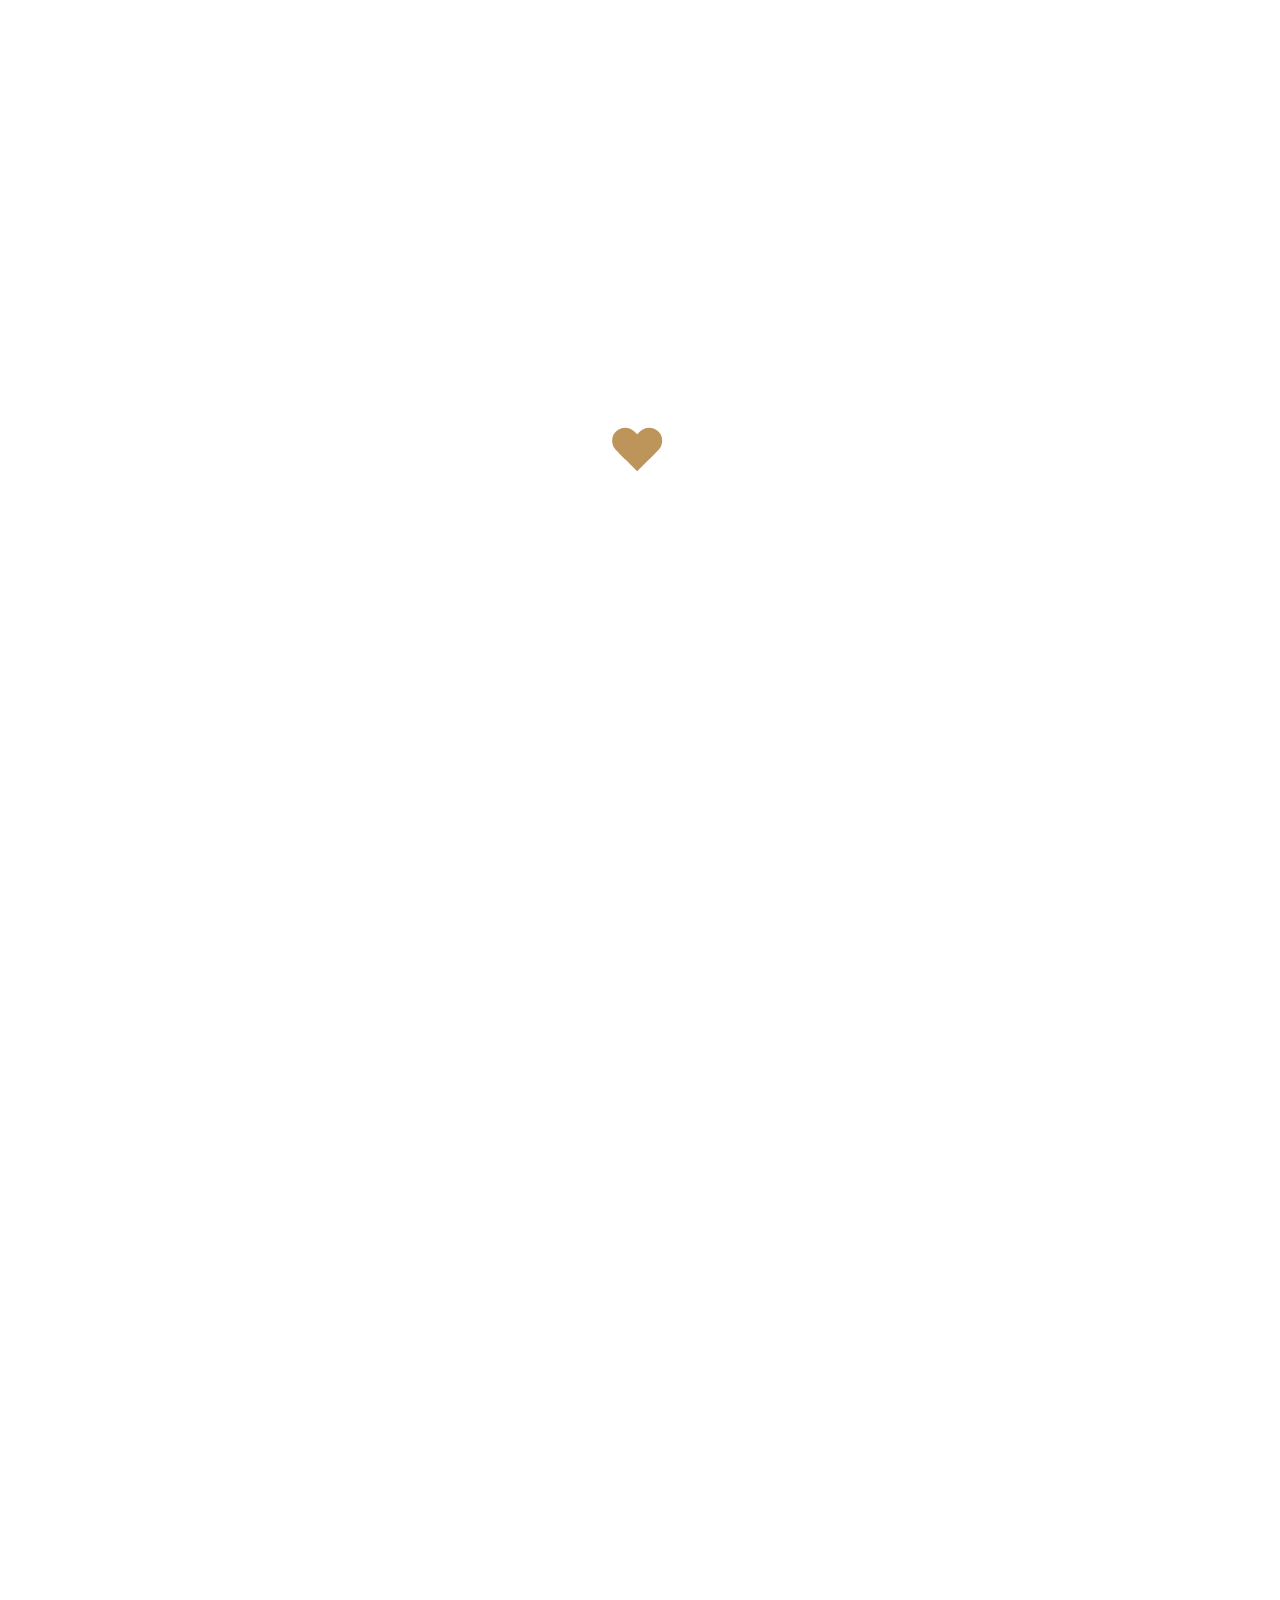
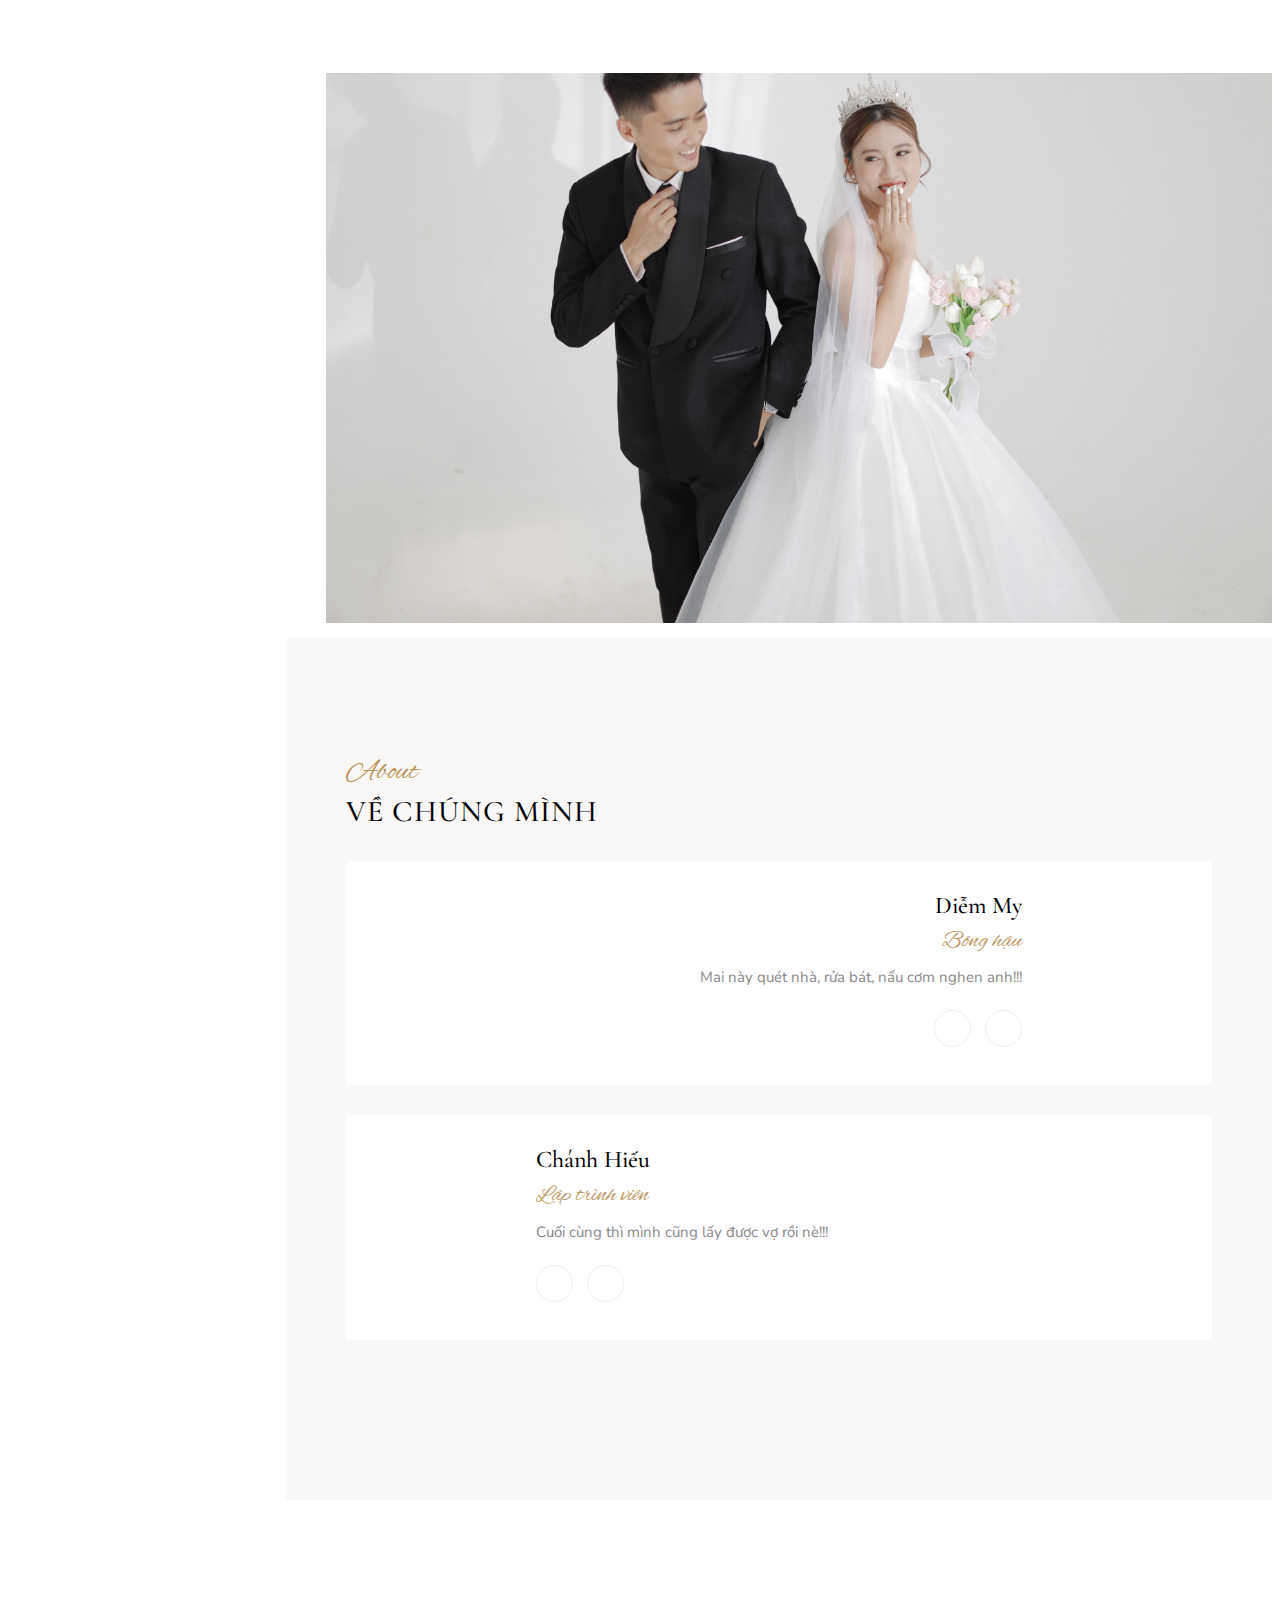
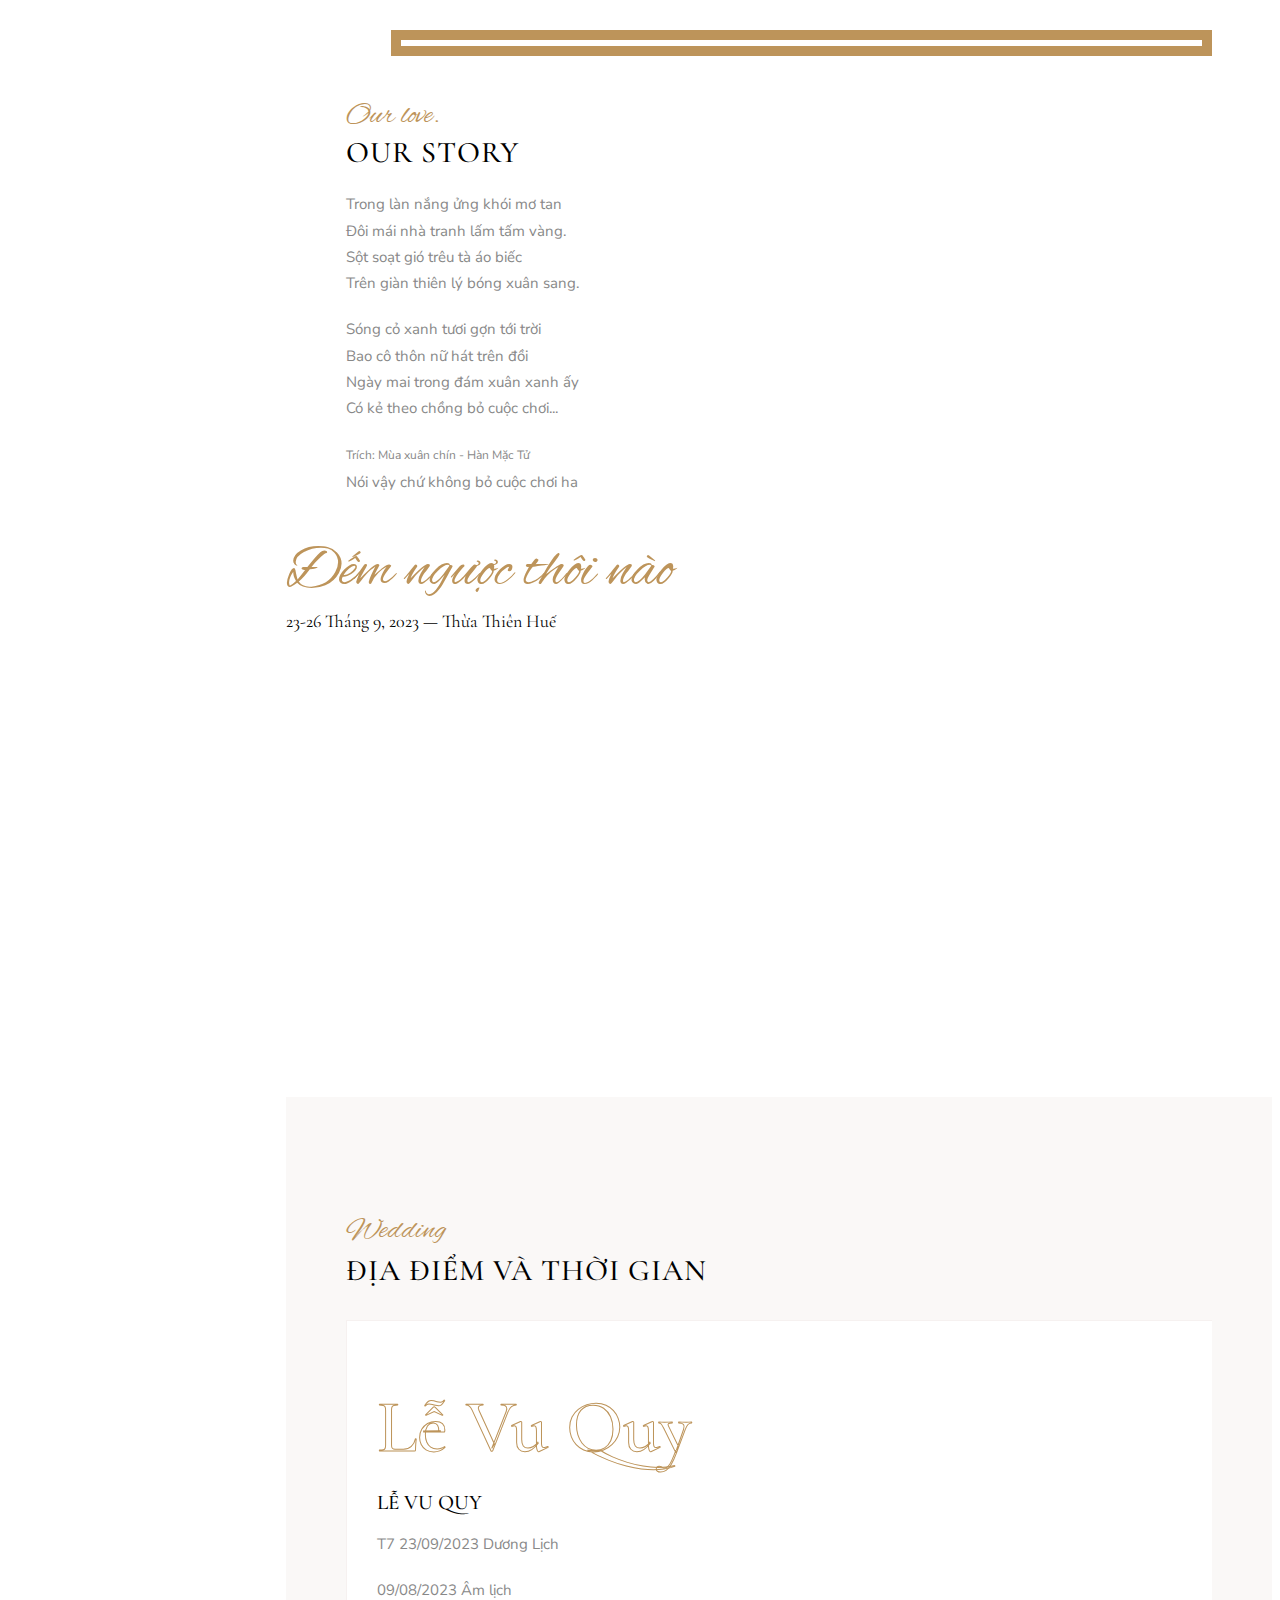
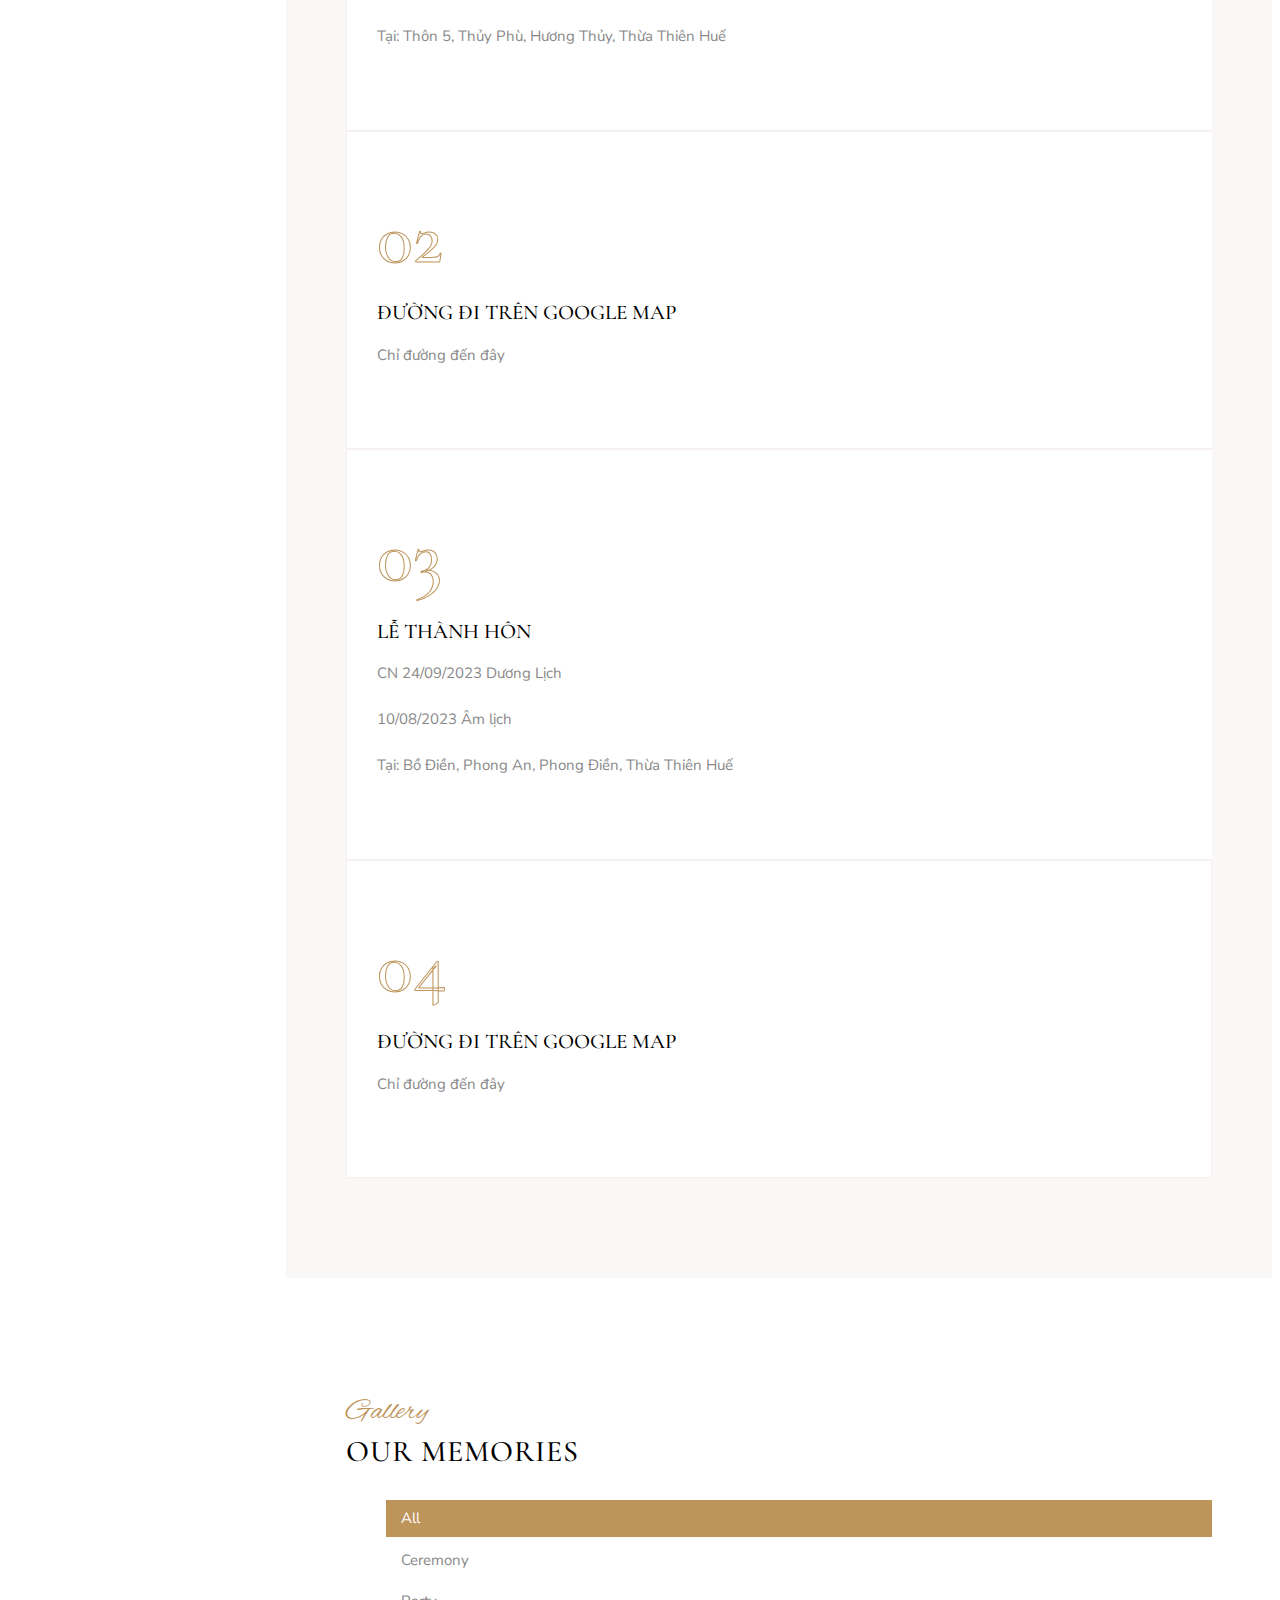
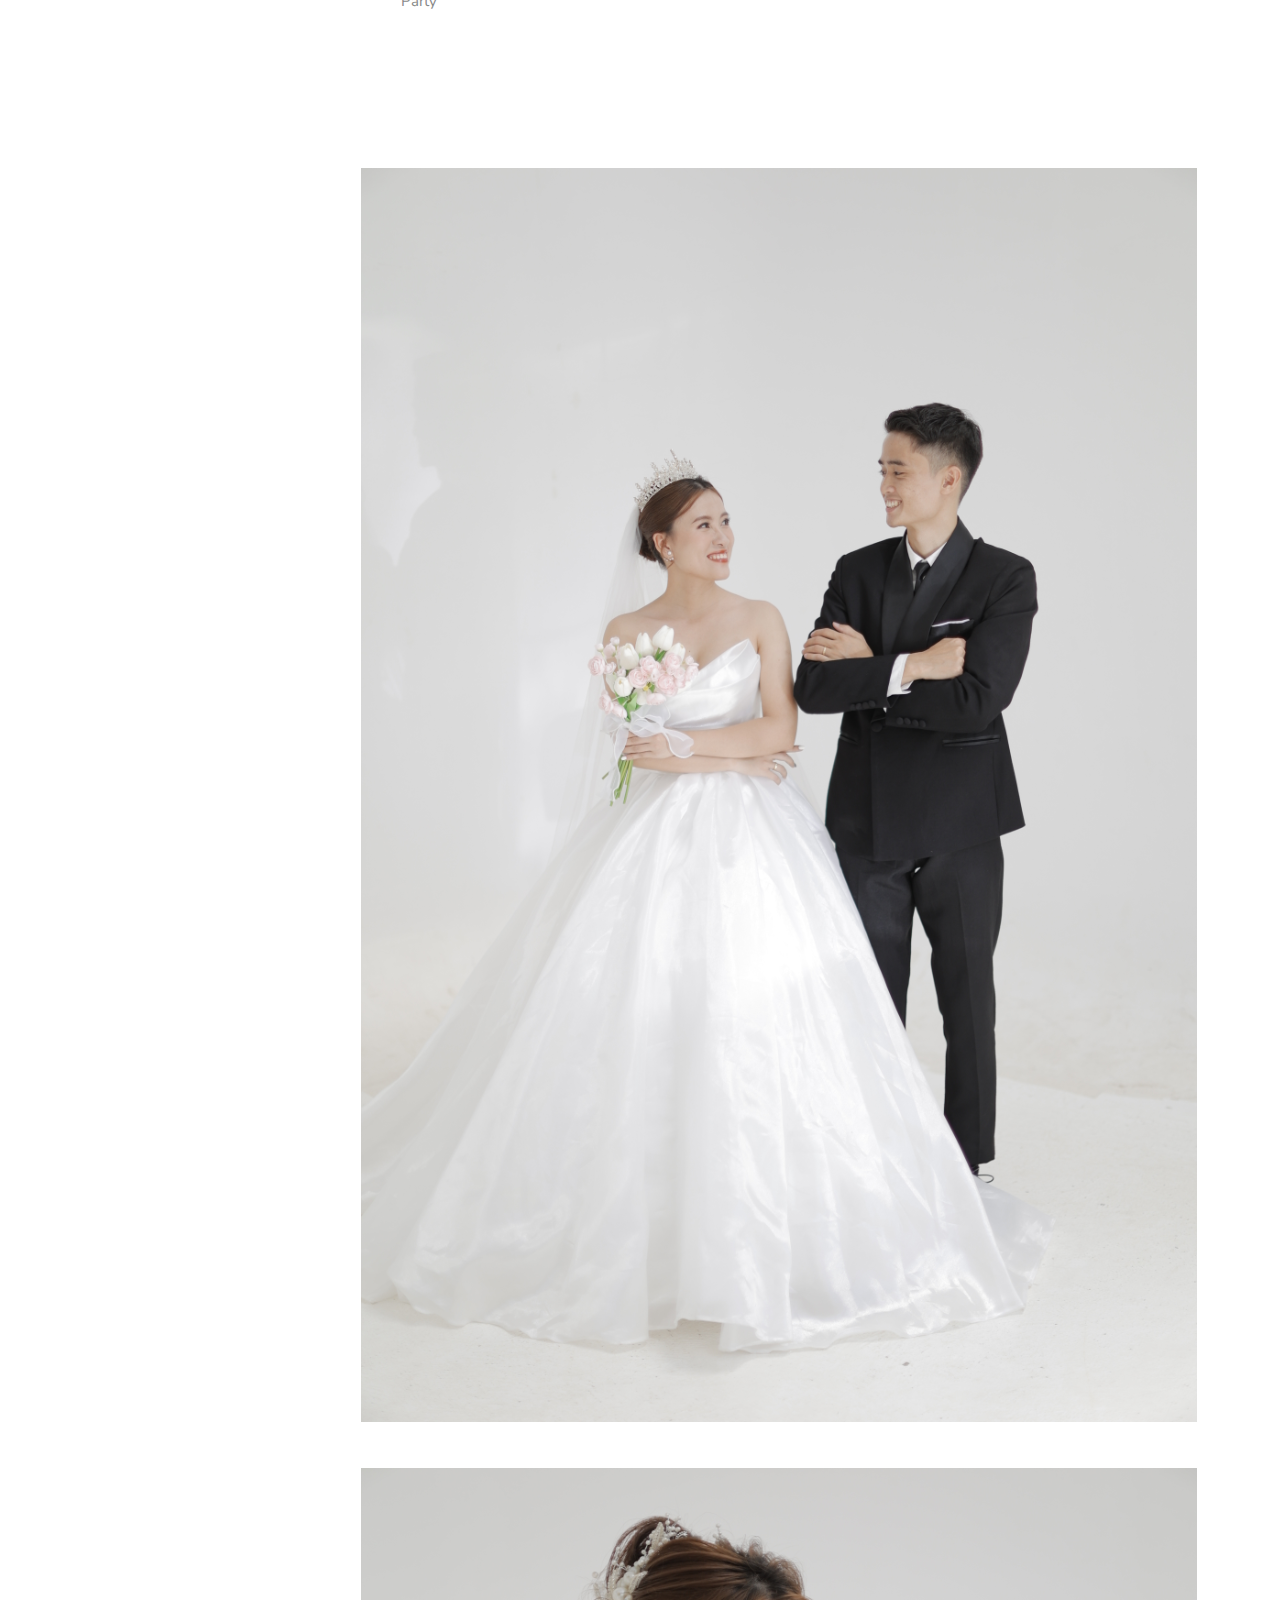
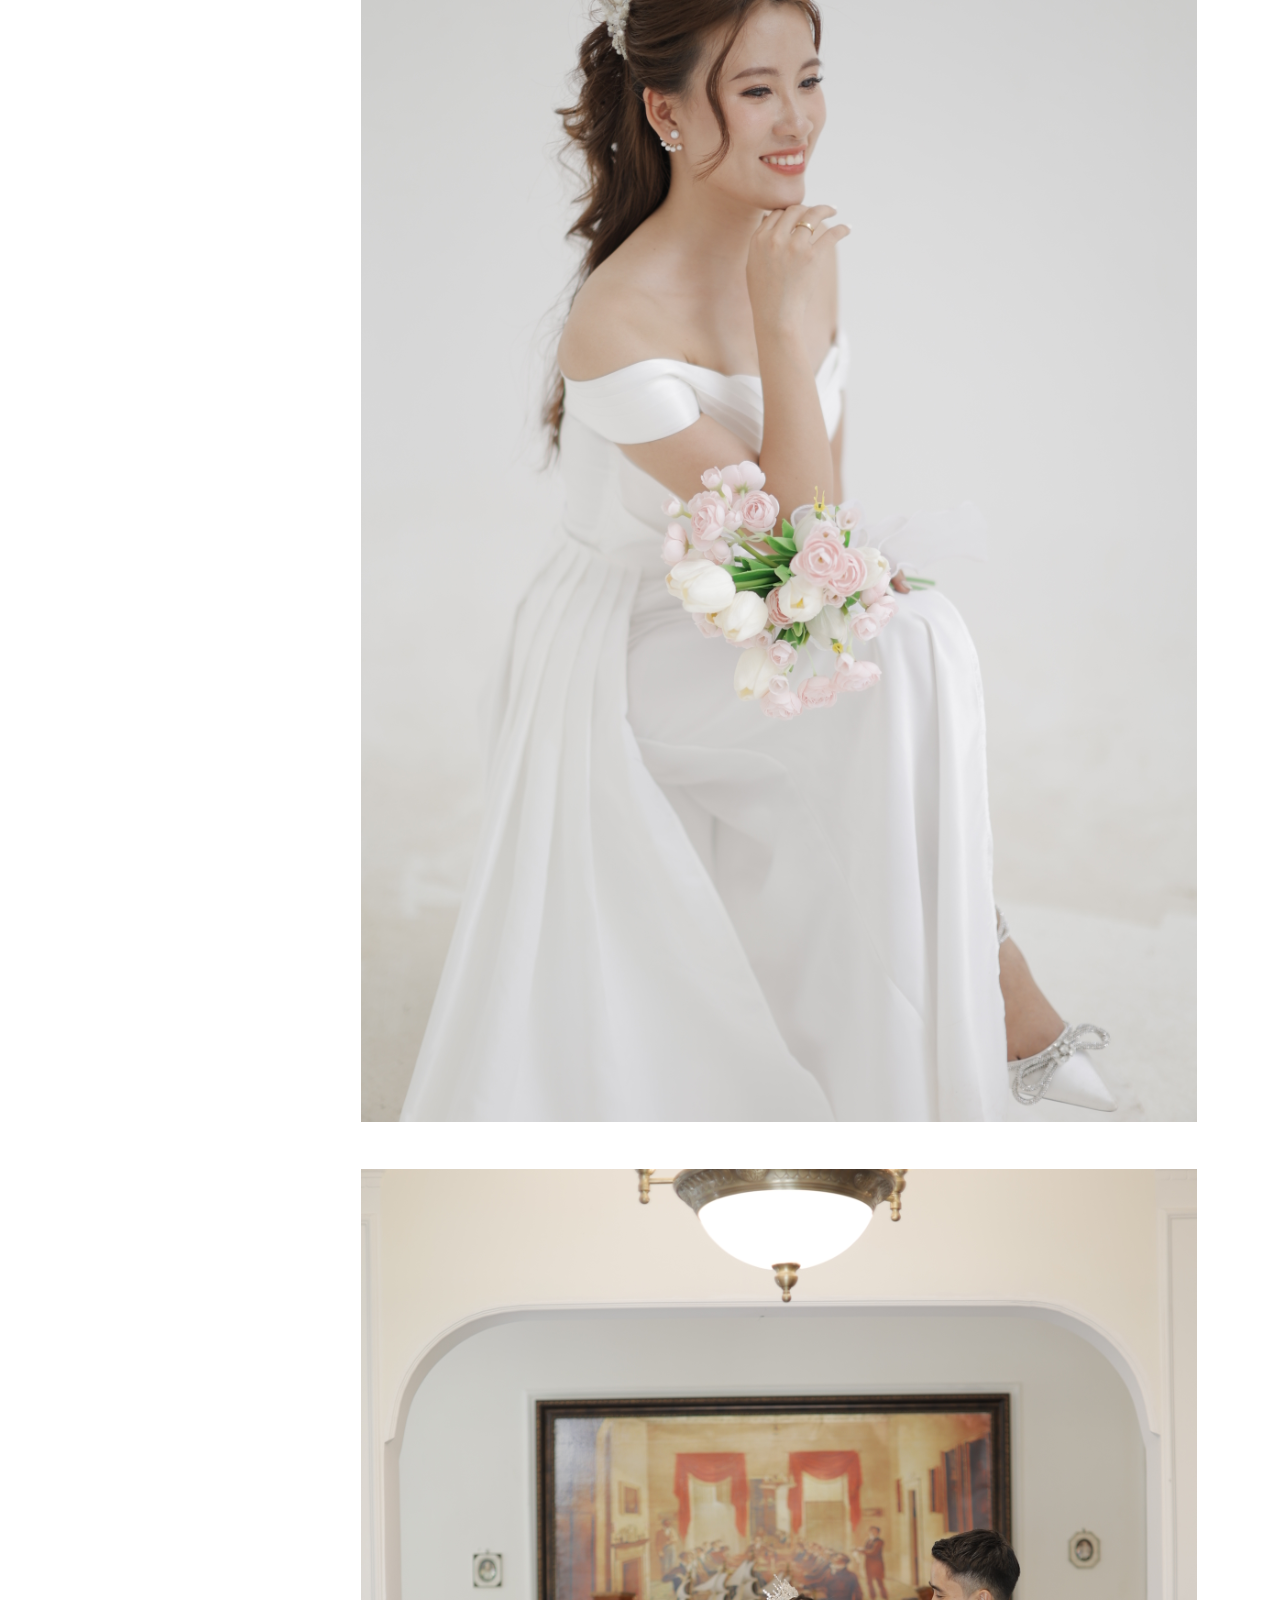
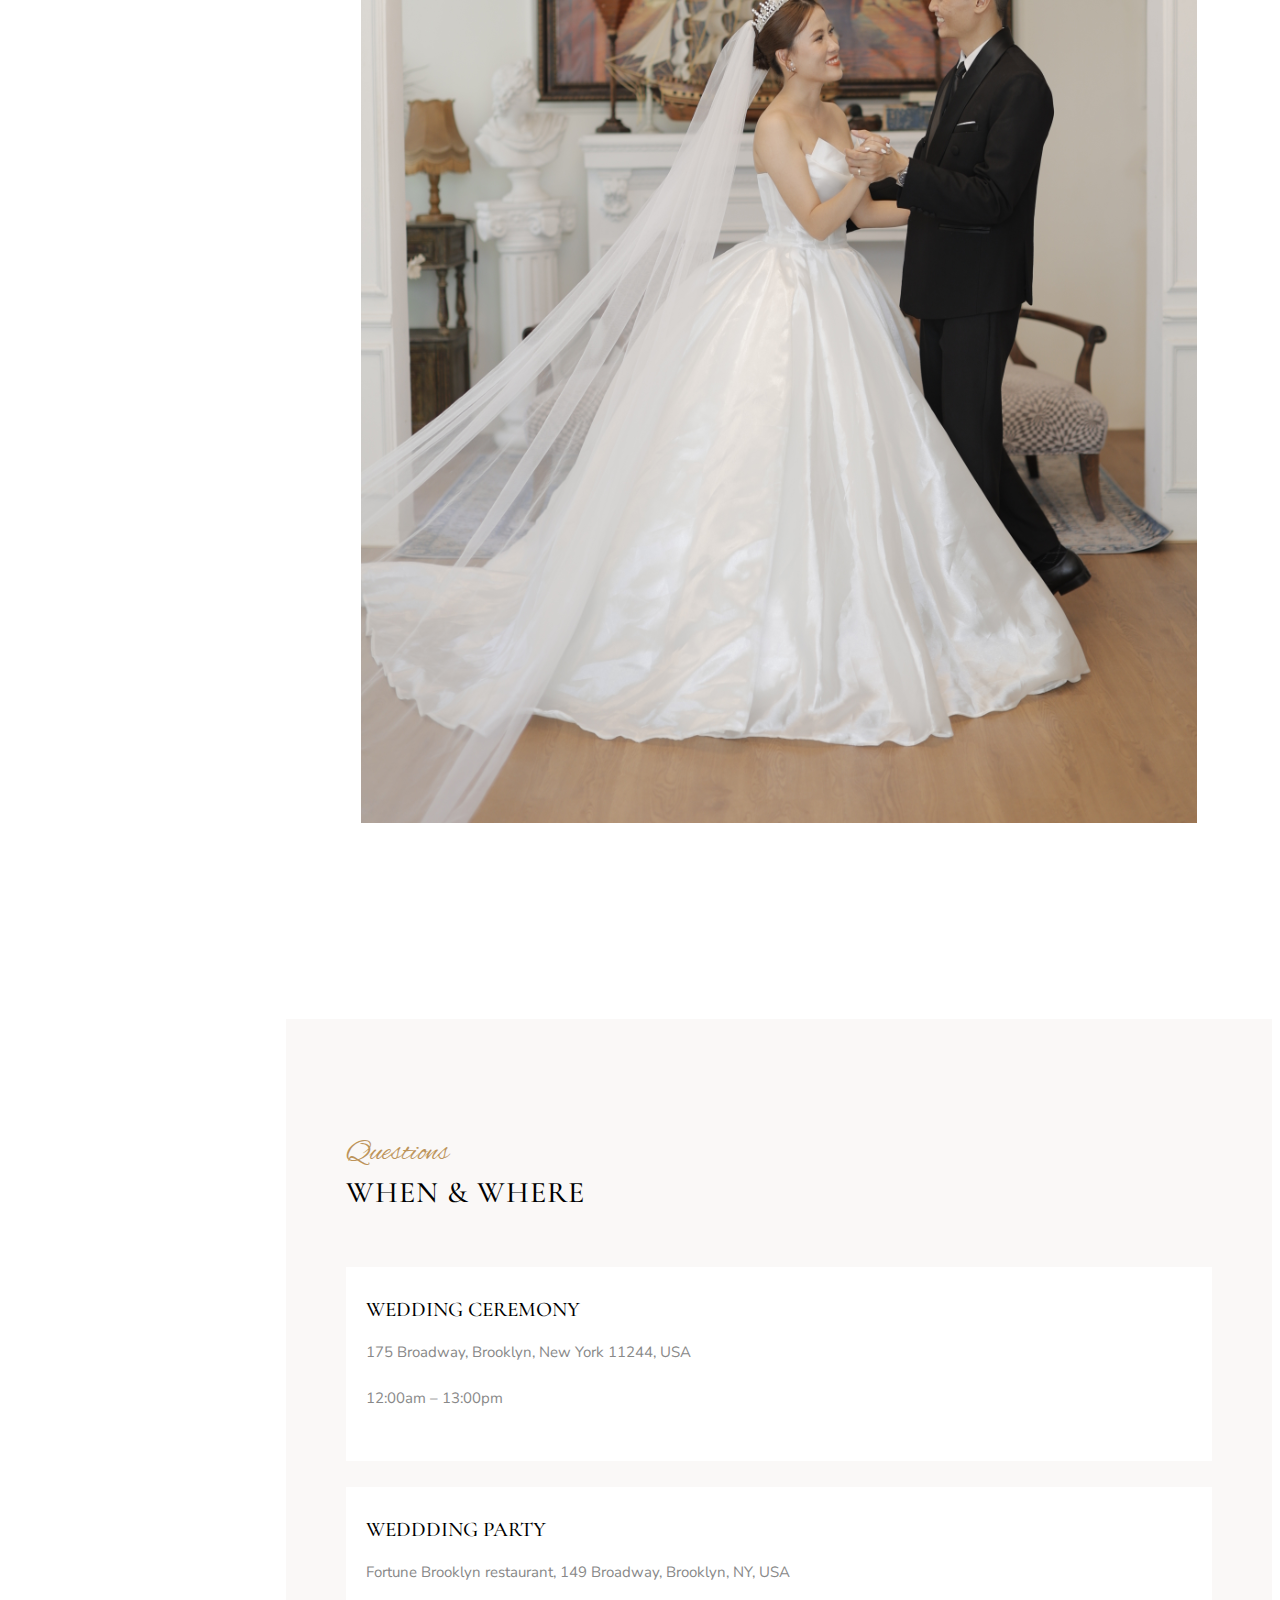
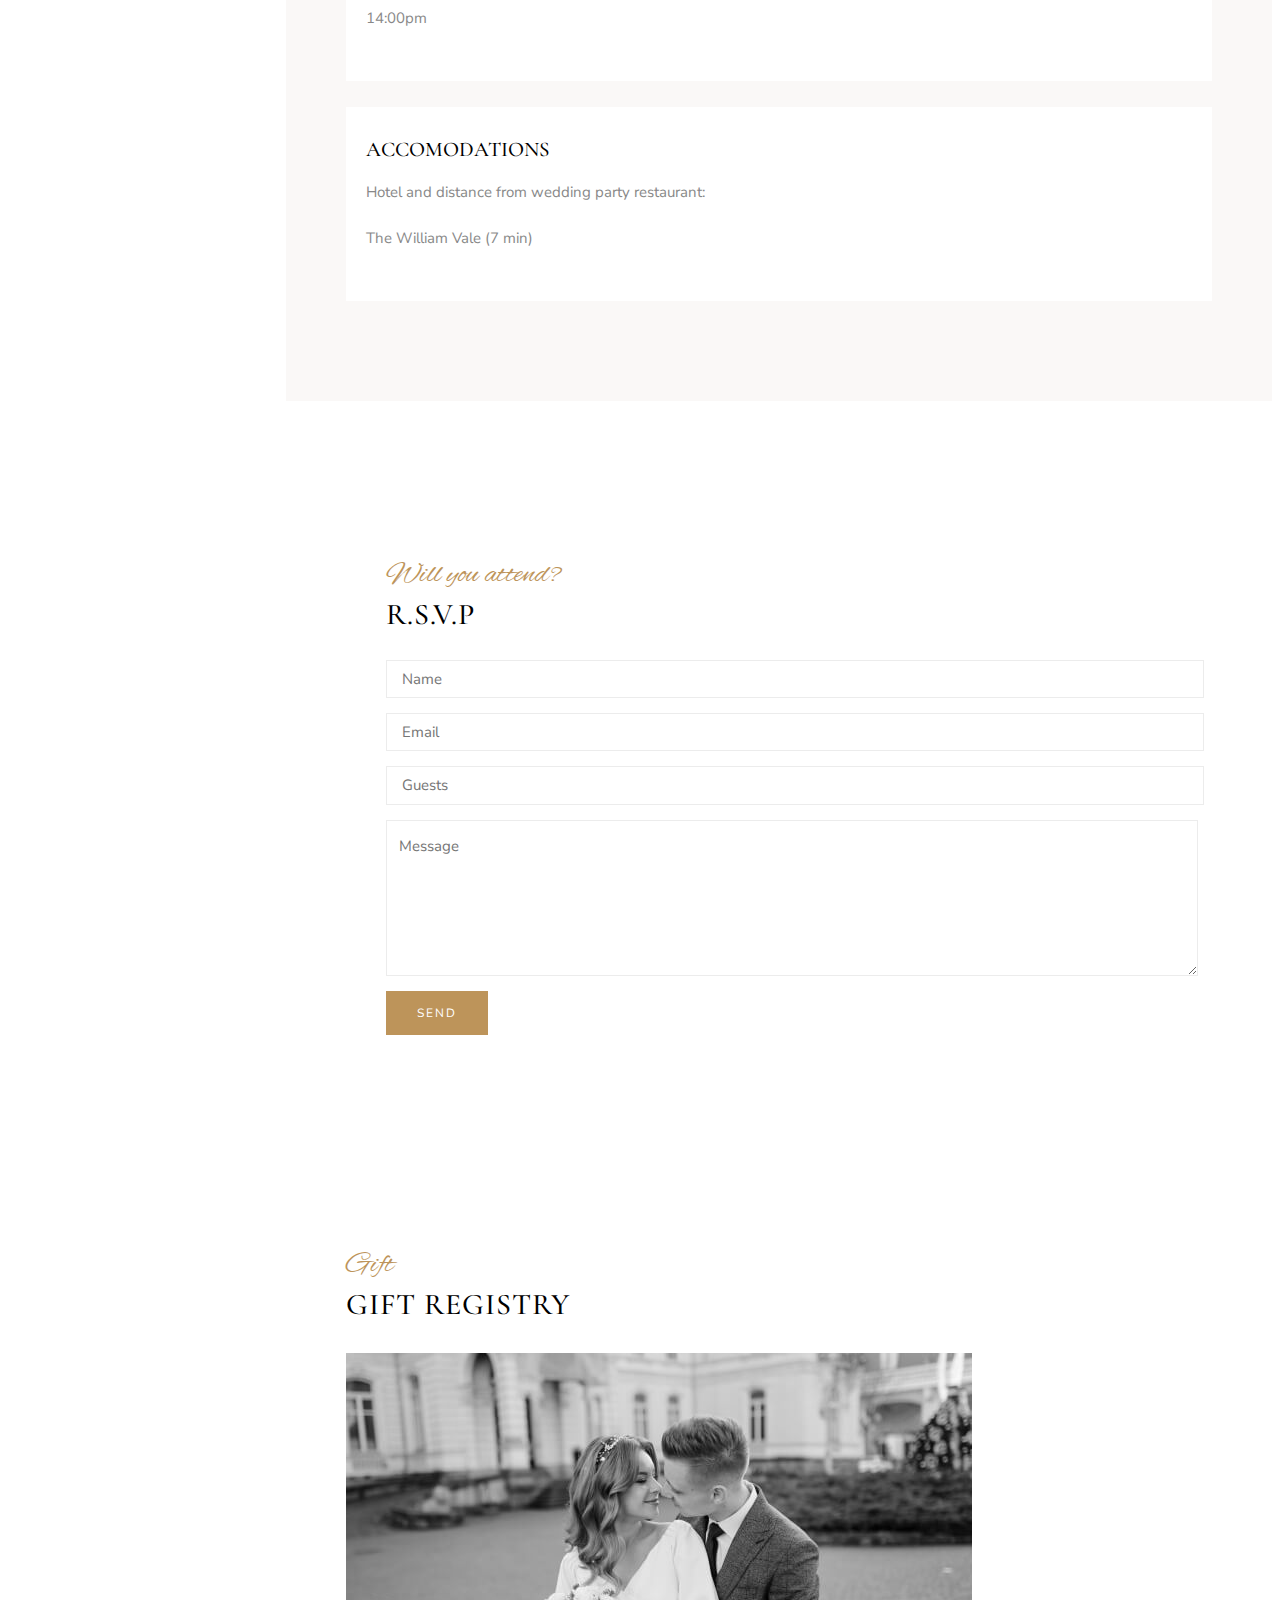
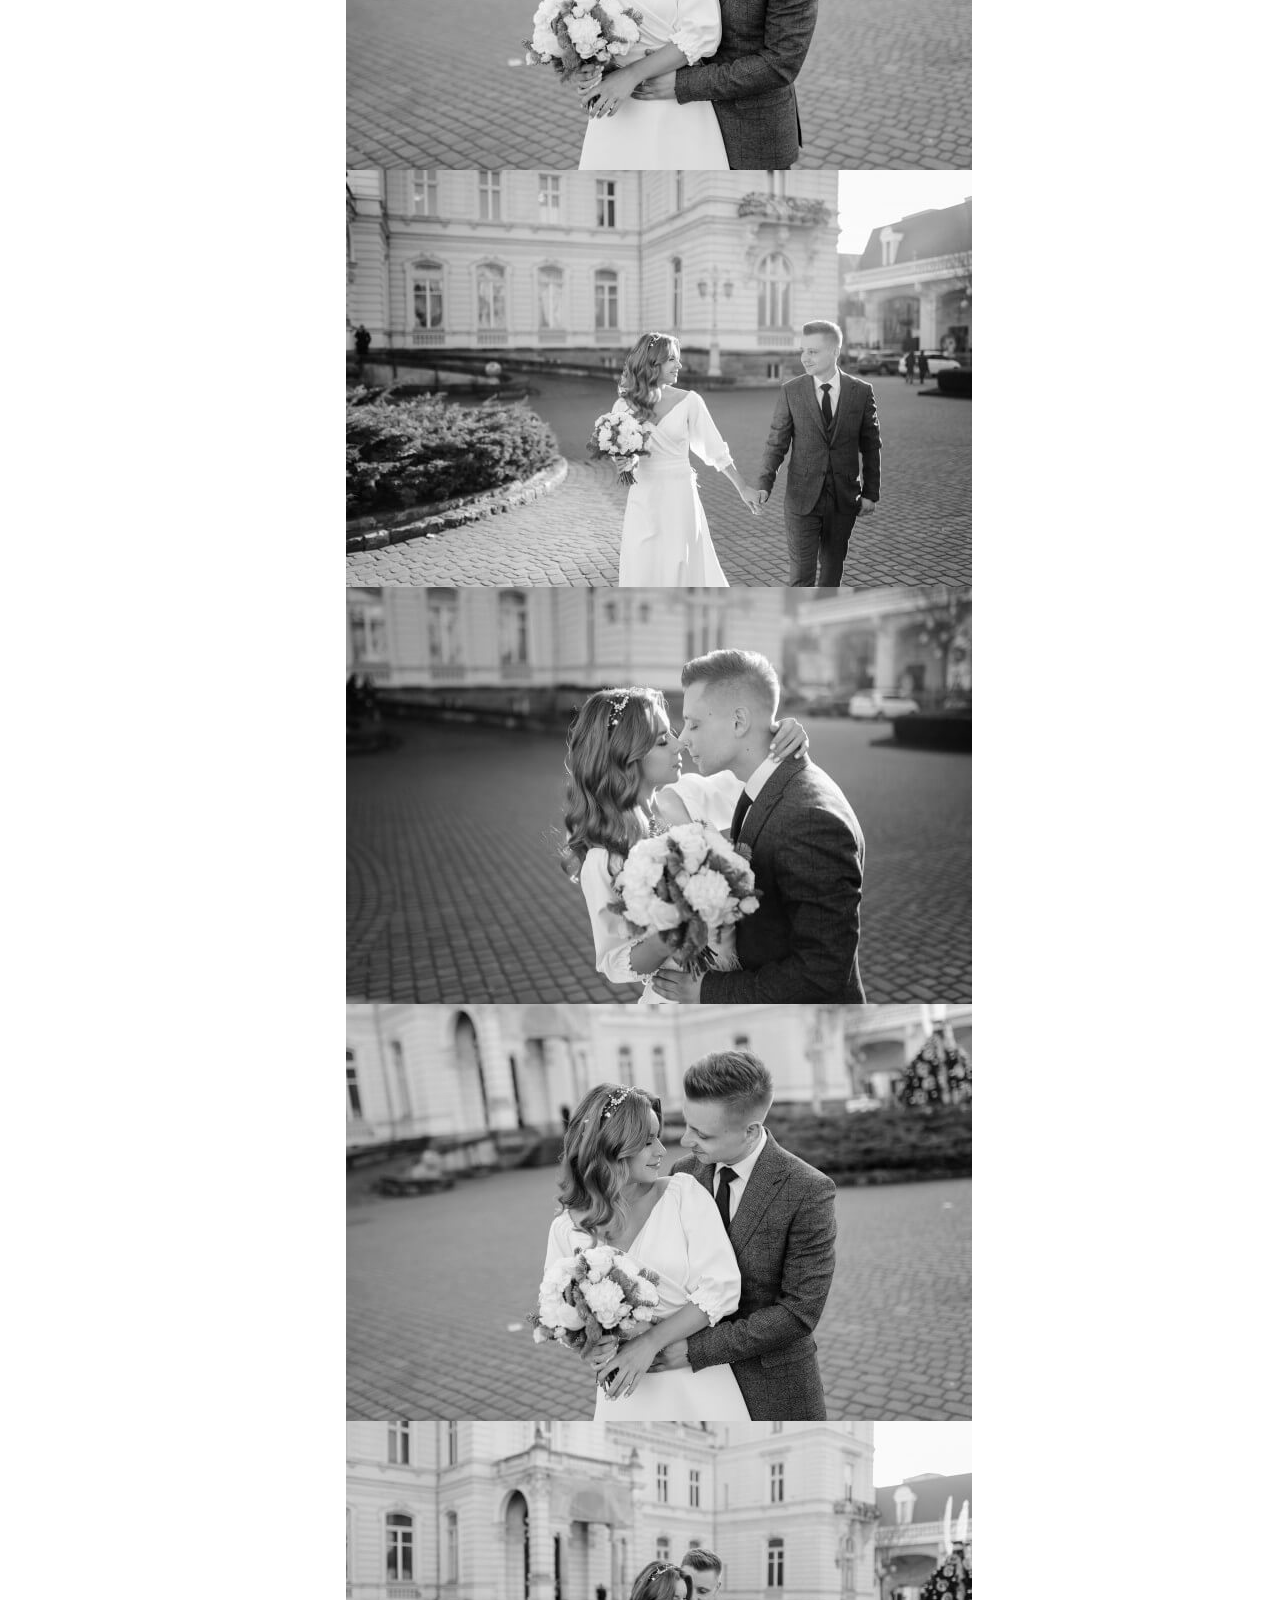
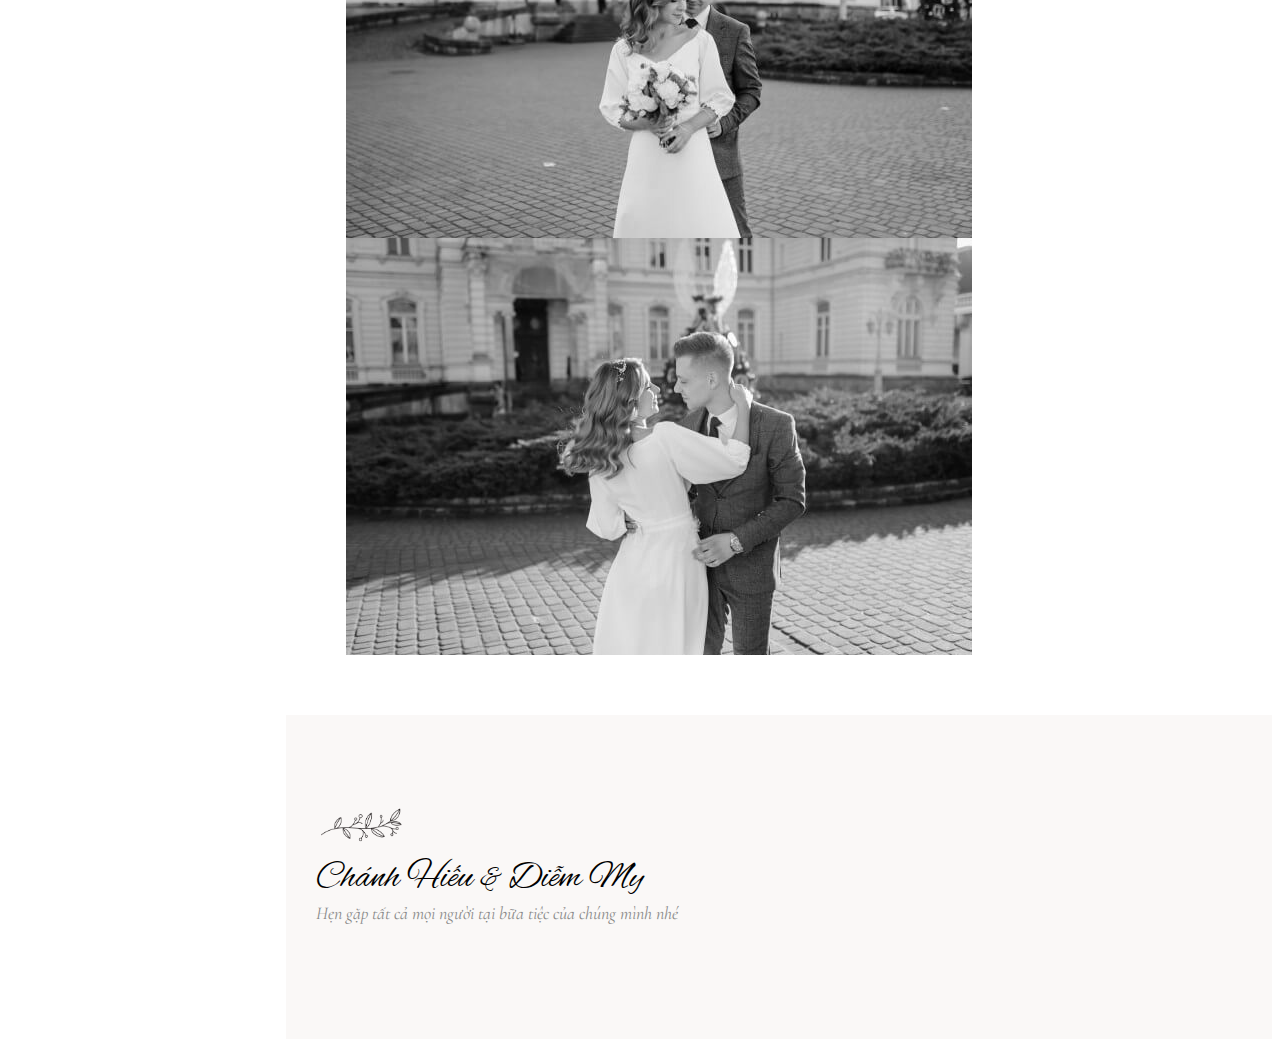
==== index.html @ 1f3369b5 "fix 3" ====
<!DOCTYPE HTML>
<html lang="en">

<head>
    <meta charset="utf-8">
    <meta http-equiv="X-UA-Compatible" content="IE=edge">
    <title>Chánh Hiếu & Diễm My Wedding</title>
    <meta name="viewport" content="width=device-width, initial-scale=1">
    <link rel="icon" type="image/png" href="/my_weddingfavicon.png" />
    <link rel="stylesheet" href="animate.css">
    <link rel="stylesheet" href="themify-icons.css">
    <link rel="stylesheet" href="bootstrap.min.css">
    <link rel="stylesheet" href="magnific-popup.css">
    <link rel="stylesheet" href="owl.carousel.min.css">
    <link rel="stylesheet" href="owl.theme.default.min.css">
    <link rel="stylesheet" href="flexslider.css">
    <link rel="stylesheet" href="style.css">
</head>

<body>
    <!-- Preloader -->
    <div class="preloader">
        <div class="lds-heart">
            <div></div>
        </div>
    </div>
    <!-- Main -->
    <div id="oliven-page"> <a href="#" class="js-oliven-nav-toggle oliven-nav-toggle"><i></i></a>
        <!-- Sidebar Section -->
        <aside id="oliven-aside">
            <!-- Logo -->
            <div class="oliven-logo">
                <a href="/my_wedding/index.html">
                    <img src="/my_wedding//logo.png" alt="">
                    <span>Chánh Hiếu <span>&</span> Diễm My</span>
                    <h6>23-24.09.2023 DL</h6>
                    <h6>09-10.08.2023 AL</h6>
                </a>
            </div>
            <!-- Menu -->
            <nav class="oliven-main-menu">
                <ul>
                    <li><a href="/my_wedding/index.html#home">Home</a></li>
                    <li><a href="/my_wedding/index.html#couple">Chúng mình</a></li>
                    <li><a href="/my_wedding/index.html#story">Khoảnh khắc</a></li>
                    <li><a href="/my_wedding/index.html#countdown">Đếm ngược nào</a></li>
                    <!-- <li><a href="index.html#friends">Bạn bè</a></li> -->
                    <li><a href="/my_wedding/index.html#organization">Địa điêm tổ chức</a></li>
                    <li><a href="/my_wedding/index.html#gallery">Ảnh</a></li>
                    <li><a href="/my_wedding/index.html#whenwhere">Khi nào và ở đâu</a></li>
                    <li><a href="/my_wedding/index.html#rsvp">R.S.V.P</a></li>
                    <li><a href="/my_wedding/index.html#gift">Gửi lời chúc</a></li>
                </ul>
            </nav>
            <!-- Sidebar Footer -->
            <div class="footer1"> <span class="separator"></span>
                <p>Chánh Hiếu & Diễm My<br />Thừa Thiên Huế</p>
            </div>
        </aside>
        <!-- Content Section -->
        <div id="oliven-main">
            <!-- Slider -->
            <div id="home">
                <div class="oliven-hero js-fullheight">
                    <!-- Slider -->
                    <div class="flexslider js-fullheight">
                        <ul class="slides">
                            <li style="background-image: url(/my_wedding/_11A4705.JPG);">
                                <div class="overlay"></div>
                                <div class="container-fluid">
                                    <div class="row">
                                        <div class="col-md-12 js-fullheight slider-text">
                                            <div class="slider-text-inner">
                                                <div class="desc">
                                                    <!-- <h2>Chánh Hiếu & Diễm My</h2>
                                                    <h6>23-24 09 2023</h6> -->
                                                </div>
                                            </div>
                                        </div>
                                    </div>
                                </div>
                            </li>
                            <li style="background-image: url(/my_wedding/_11A4284.JPG);">
                                <div class="overlay"></div>
                                <div class="container-fluid">
                                    <div class="row">
                                        <div class="col-md-12 js-fullheight slider-text">
                                            <div class="slider-text-inner">
                                                <div class="desc">
                                                    <h2>Comming soon!!!!</h2>
                                                    <h6>23-24.09.2023</h6>
                                                </div>
                                            </div>
                                        </div>
                                    </div>
                                </div>
                            </li>
                            <li style="background-image: url(/my_wedding/_11A3992.JPG);">
                                <div class="overlay"></div>
                                <div class="container-fluid">
                                    <div class="row">
                                        <div class="col-md-12 js-fullheight slider-text">
                                            <div class="slider-text-inner">
                                                <div class="desc">
                                                    <!-- <h2>Chánh Hiếu & Diễm My</h2>
                                                    <h6>23-24.09.2023</h6> -->
                                                </div>
                                            </div>
                                        </div>
                                    </div>
                                </div>
                            </li>
                            <li style="background-image: url(/my_wedding/_11A4821.JPG);">
                                <div class="overlay"></div>
                                <div class="container-fluid">
                                    <div class="row">
                                        <div class="col-md-12 js-fullheight slider-text">
                                            <div class="slider-text-inner">
                                                <div class="desc">
                                                    <!-- <h2>Chánh Hiếu & Diễm My</h2>
                                                    <h6>23-24.09.2023</h6> -->
                                                </div>
                                            </div>
                                        </div>
                                    </div>
                                </div>
                            </li>
                        </ul>
                    </div>
                </div>
            </div>
            <!-- Couple -->
            <div id="couple" class="bridegroom clear section-padding bg-pink">
                <div class="container">
                    <div class="row">
                        <div class="col-md-12 mb-30"> 
                            <span class="oliven-title-meta">About</span>
                            <h2 class="oliven-title">Về chúng mình</h2> 
                        </div>
                    </div>
                    <div class="row mb-60">
                        <div class="col-md-6">
                            <div class="item toright mb-30 animate-box" data-animate-effect="fadeInLeft">
                                <div class="img"> <img src="/_11A4594.JPG" alt=""> </div>
                                <div class="info valign">
                                    <div class="full-width">
                                        <h6>Diễm My <i class="ti-heart"></i></h6> <span>Bông hậu</span>
                                        <p>Mai này quét nhà, rửa bát, nấu cơm nghen anh!!!</p>
                                        <div class="social">
                                            <div class="full-width">
                                                <a href="https://www.facebook.com/meinguyen250895" target="_blank" class="icon"> <i class="ti-facebook"></i> </a>
                                                <a href="https://www.instagram.com/mmyn____/" target="_blank" class="icon"> <i class="ti-instagram"></i> </a>
                                            </div>
                                        </div>
                                    </div>
                                </div>
                            </div>
                        </div>
                        <div class="col-md-6">
                            <div class="item mb-30 animate-box" data-animate-effect="fadeInRight">
                                <div class="img"> <img src="/_11A5019.JPG" alt=""> </div>
                                <div class="info valign">
                                    <div class="full-width">
                                        <h6>Chánh Hiếu <i class="ti-heart"></i></h6> <span>Lập trình viên</span>
                                        <p>Cuối cùng thì mình cũng lấy được vợ rồi nè!!!</p>
                                        <div class="social">
                                            <div class="full-width">
                                                <a href="https://www.facebook.com/profile.php?id=100004319760221" target="_blank" class="icon"> <i class="ti-facebook"></i> </a>
                                                <a href="https://www.instagram.com/chanh_hieu/" target="_blank" class="icon"> <i class="ti-instagram"></i> </a>
                                            </div>
                                        </div>
                                    </div>
                                </div>
                            </div>
                        </div>
                    </div>
                </div>
            </div>
           
            <!-- Our Story -->
            <div id="story" class="story section-padding">
                <div class="container">
                    <div class="row">
                        <div class="col-md-5 offset-md-1 mb-30">
                            <div class="story-img animate-box" data-animate-effect="fadeInLeft">
                                <div class="img"> <img src="./_11A4092.JPG" class="img-fluid" alt=""> </div>
                                <!-- <div class="story-img-2 story-wedding" style="background-image: url(./wedding-logo.png);"></div> -->
                            </div>
                        </div>
                        <div class="col-md-4 offset-md-1 animate-box" data-animate-effect="fadeInRight">
                            <h4 class="oliven-story-subtitle">Our love.</h4>
                            <h3 class="oliven-story-title">Our Story</h3>
                            <p class="mb-0">Trong làn nắng ửng khói mơ tan</p>
                            <p class="mb-0">Đôi mái nhà tranh lấm tấm vàng.</p>
                            <p class="mb-0">Sột soạt gió trêu tà áo biếc</p>
                            <p class="mb-0">Trên giàn thiên lý bóng xuân sang.</p>
                            <p></p>
                            <p class="mb-0">Sóng cỏ xanh tươi gợn tới trời</p>
                            <p class="mb-0">Bao cô thôn nữ hát trên đồi</p>
                            <p class="mb-0">Ngày mai trong đám xuân xanh ấy</p>
                            <p class="mb-0">Có kẻ theo chồng bỏ cuộc chơi...</p>
                            <p></p>
                            <small>Trích: Mùa xuân chín - Hàn Mặc Tử</small>
                            <p>Nói vậy chứ không bỏ cuộc chơi ha</p>
                        </div>
                    </div>
                </div>
                <div class="row">
                    <div class="col-md-12 text-center animate-box" data-animate-effect="fadeInUp">
                        <h3 class="oliven-couple-title">Đếm ngược thôi nào</h3>
                        <h4 class="oliven-couple-subtitle">23-26 Tháng 9, 2023 — Thừa Thiên Huế</h4> 
                    </div>
                </div>
            </div>

             <!-- Countdown -->
             <div id="countdown" class="section-padding bg-img bg-fixed" data-background="/banner-1.jpg">
                <div class="container">
                    <div class="row">
                        <div class="section-head col-md-12">
                            <h4>Hôn lễ sẽ diễn ra trong</h4> 
                        </div>
                    </div>
                    <div class="row">
                        <div class="col-md-12">
                            <ul>
                                <li><span id="days"></span>Ngày</li>
                                <li><span id="hours"></span>Giờ</li>
                                <li><span id="minutes"></span>Phút</li>
                                <li><span id="seconds"></span>Giây</li>
                            </ul>
                        </div>
                    </div>
                </div>
            </div>
            <!-- Friends -->
            <!-- <div id="friends" class="friends section-padding bg-pink">
                <div class="container">
                    <div class="row">
                        <div class="col-md-12 mb-30"> 
                            <span class="oliven-title-meta">Our best friends ever</span>
                            <h2 class="oliven-title mb-30">Thanks for being there</h2> 
                        </div>
                    </div>
                    <div class="row">
                        <div class="col-md-12">
                            <div class="owl-carousel owl-theme">
                                <div class="item">
                                    <div class="img"> <img src="/b1.jpg" alt=""> </div>
                                    <div class="info valign">
                                        <div class="full-width">
                                            <h6>Eleanor Chris</h6><span>Bridesmaids</span>
                                            <p>Enstibulum eringilla dui athe elitene miss minibus viverra nectar.</p>
                                        </div>
                                    </div>
                                </div>
                                <div class="item">
                                    <div class="img"> <img src="/w1.jpg" alt=""> </div>
                                    <div class="info valign">
                                        <div class="full-width">
                                            <h6>Stefano Smiht</h6><span>Groomsmen</span>
                                            <p>Enstibulum eringilla dui athe elitene miss minibus viverra nectar.</p>
                                        </div>
                                    </div>
                                </div>
                                <div class="item">
                                    <div class="img"> <img src="/b2.jpg" alt=""> </div>
                                    <div class="info valign">
                                        <div class="full-width">
                                            <h6>Vanessa Brown</h6><span>Bridesmaids</span>
                                            <p>Enstibulum eringilla dui athe elitene miss minibus viverra nectar.</p>
                                        </div>
                                    </div>
                                </div>
                                <div class="item">
                                    <div class="img"> <img src="/w2.jpg" alt=""> </div>
                                    <div class="info valign">
                                        <div class="full-width">
                                            <h6>Matthew Brown</h6><span>Groomsmen</span>
                                            <p>Enstibulum eringilla dui athe elitene miss minibus viverra nectar.</p>
                                        </div>
                                    </div>
                                </div>
                                <div class="item">
                                    <div class="img"> <img src="/b3.jpg" alt=""> </div>
                                    <div class="info valign">
                                        <div class="full-width">
                                            <h6>Fredia Halle</h6><span>Bridesmaids</span>
                                            <p>Enstibulum eringilla dui athe elitene miss minibus viverra nectar.</p>
                                        </div>
                                    </div>
                                </div>
                                <div class="item">
                                    <div class="img"> <img src="/w3.jpg" alt=""> </div>
                                    <div class="info valign">
                                        <div class="full-width">
                                            <h6>Pablo Dante</h6><span>Groomsmen</span>
                                            <p>Enstibulum eringilla dui athe elitene miss minibus viverra nectar.</p>
                                        </div>
                                    </div>
                                </div>
                            </div>
                        </div>
                    </div>
                </div>
            </div> -->
            
            <!-- Organization -->
            <div id="organization" class="organization section-padding bg-pink">
                <div class="container">
                    <div class="row">
                        <div class="col-md-12 mb-30"> 
                            <span class="oliven-title-meta">Wedding</span>
                            <h2 class="oliven-title">Địa điểm và thời gian</h2> 
                        </div>
                    </div>
                    <div class="row bord-box bg-img" data-background="/banner-3.jpg">
                        <div class="col-md-3 item-box">
                            <h2 class="custom-font numb">Lễ Vu Quy</h2>
                            <h6 class="title">Lễ Vu Quy</h6>
                            <p>T7 23/09/2023 Dương Lịch</p>
                            <p class="my-0">09/08/2023 Âm lịch</p>
                            <p>Tại: Thôn 5, Thủy Phù, Hương Thủy, Thừa Thiên Huế</p>
                        </div>
                        <div class="col-md-3 item-box">
                            <h2 class="custom-font numb">02</h2>
                            <h6 class="title">Đường đi trên google map</h6>
                            <p>Chỉ đường đến đây</p>
                        </div>
                        <div class="col-md-3 item-box">
                            <h2 class="custom-font numb">03</h2>
                            <h6 class="title">Lễ Thành Hôn</h6>
                            <p> CN 24/09/2023 Dương Lịch</p>
                            <p class="my-0">10/08/2023 Âm lịch</p>
                            <p>Tại: Bồ Điền, Phong An, Phong Điền, Thừa Thiên Huế</p>
                        </div>
                        <div class="col-md-3 item-box">
                            <h2 class="custom-font numb">04</h2>
                            <h6 class="title">Đường đi trên google map</h6>
                            <p>Chỉ đường đến đây</p>
                        </div>
                    </div>
                </div>
            </div>
            <!-- Gallery -->
            <div id="gallery" class="section-padding">
                <div class="container">
                    <div class="row">
                        <div class="col-md-12 mb-30"> 
                            <span class="oliven-title-meta">Gallery</span>
                            <h2 class="oliven-title">Our Memories</h2> 
                        </div>
                    </div>
                    <div class="row">
                        <ul class="col list-unstyled list-inline mb-0 gallery-menu" id="gallery-filter">
                            <li class="list-inline-item"><a class="active" data-filter="*">All</a></li>
                            <li class="list-inline-item"><a class="" data-filter=".ceremony">Ceremony</a></li>
                            <li class="list-inline-item"><a class="" data-filter=".party">Party</a></li>
                        </ul>
                    </div>
                </div>
                <div class="container">
                    <div class="row gallery-filter mt-3">
                        <div class="col-md-3 gallery-item ceremony">
                            <a href="/_11A4467.JPG" class="img-zoom">
                                <div class="gallery-box">
                                    <div class="gallery-img"> <img src="/_11A4467.JPG" class="img-fluid mx-auto d-block" alt=""> </div>
                                    <div class="gallery-detail">
                                        <h4 class="mb-0">Wedding Ceremony</h4> 
                                    </div>
                                </div>
                            </a>
                        </div>
                        <div class="col-md-3 gallery-item party">
                            <a href="/_11A4882.JPG" class="img-zoom">
                                <div class="gallery-box">
                                    <div class="gallery-img"> <img src="/_11A4882.JPG" class="img-fluid mx-auto d-block" alt=""> </div>
                                    <div class="gallery-detail">
                                        <h4 class="mb-0">Wedding Party</h4> </div>
                                </div>
                            </a>
                        </div>
                        <div class="col-md-3 gallery-item ceremony">
                            <a href="/my_wedding/_11A5048.JPG" class="img-zoom">
                                <div class="gallery-box">
                                    <div class="gallery-img"> <img src="/my_wedding/_11A4989.JPG" class="img-fluid mx-auto d-block" alt=""> </div>
                                    <div class="gallery-detail">
                                        <h4 class="mb-0">Xem</h4> </div>
                                </div>
                            </a>
                        </div>
                        <div class="col-md-3 gallery-item party">
                            <a href="/my_wedding/_11A4594.JPG" class="img-zoom">
                                <div class="gallery-box">
                                    <div class="gallery-img"> <img src="/my_wedding/_11A4594.JPG" class="img-fluid mx-auto d-block" alt=""> </div>
                                    <div class="gallery-detail">
                                        <h4 class="mb-0">Wedding Party</h4> </div>
                                </div>
                            </a>
                        </div>
                        <div class="col-md-3 gallery-item ceremony">
                            <a href="/my_wedding/_11A5071.JPG" class="img-zoom">
                                <div class="gallery-box">
                                    <div class="gallery-img"> <img src="/my_wedding/_11A5071.JPG" class="img-fluid mx-auto d-block" alt=""> </div>
                                    <div class="gallery-detail">
                                        <h4 class="mb-0">Wedding Ceremony</h4> </div>
                                </div>
                            </a>
                        </div>
                        <div class="col-md-3 gallery-item party">
                            <a href="/my_wedding/_11A4061.JPG" class="img-zoom">
                                <div class="gallery-box">
                                    <div class="gallery-img"> <img src="/my_wedding/_11A4061.JPG" class="img-fluid mx-auto d-block" alt=""> </div>
                                    <div class="gallery-detail">
                                        <h4 class="mb-0">Wedding Party</h4> </div>
                                </div>
                            </a>
                        </div>
                    </div>
                </div>
            </div>
            <!-- When & Where -->
            <div id="whenwhere" class="whenwhere section-padding bg-pink">
                <div class="container">
                    <div class="row">
                        <div class="col-md-12 mb-30"> <span class="oliven-title-meta">Questions</span>
                            <h2 class="oliven-title">When & Where</h2> </div>
                    </div>
                    <div class="row">
                        <div class="col-md-12">
                            <div class="owl-carousel owl-theme">
                                <div class="item">
                                    <div class="whenwhere-img"> <img src="/3.jpg" alt=""></div>
                                    <div class="content">
                                        <h5>Wedding Ceremony</h5>
                                        <p><i class="ti-location-pin"></i> 175 Broadway, Brooklyn, New York 11244, USA</p>
                                        <p><i class="ti-time"></i> <span>12:00am – 13:00pm</span></p>
                                    </div>
                                </div>
                                <div class="item">
                                    <div class="whenwhere-img"> <img src="/1.jpg" alt=""></div>
                                    <div class="content">
                                        <h5>Weddding Party</h5>
                                        <p><i class="ti-location-pin"></i> Fortune Brooklyn restaurant, 149 Broadway, Brooklyn, NY, USA</p>
                                        <p><i class="ti-time"></i> <span>14:00pm</span></p>
                                    </div>
                                </div>
                                <div class="item">
                                    <div class="whenwhere-img"> <img src="/2.jpg" alt=""></div>
                                    <div class="content">
                                        <h5>Accomodations</h5>
                                        <p><i class="ti-direction-alt"></i> Hotel and distance from wedding party restaurant:</p>
                                        <p><i class="ti-direction"></i> The William Vale (7 min)</p>
                                    </div>
                                </div>
                            </div>
                        </div>
                    </div>
                </div>
            </div>
            <!-- Confirmation -->
            <div id="rsvp" class="section-padding bg-img bg-fixed" data-background="/banner-2.jpg">
                <div class="container">
                    <div class="row">
                        <div class="col-md-6 offset-md-3 bg-white p-40"> <span class="oliven-title-meta text-center">Will you attend?</span>
                            <h2 class="oliven-title text-center">R.S.V.P</h2>
                            <br>
                            <form class="contact__form" method="post" action="mail.php">
                            <!-- form message -->
                            <div class="row">
                                <div class="col-12">
                                    <div class="alert alert-success contact__msg" style="display: none" role="alert">
                                        Your message was sent successfully.
                                    </div>
                                </div>
                            </div>
                            <!-- form element -->
                            <div class="row">
                                <div class="col-md-12">
                                    <div class="form-group">
                                        <input name="name" type="text" class="form-control" placeholder="Name" required> </div>
                                </div>
                                <div class="col-md-12">
                                    <div class="form-group">
                                        <input name="email" type="email" class="form-control" placeholder="Email" required> </div>
                                </div>
                                <div class="col-md-12">
                                    <div class="form-group">
                                        <input name="guests" type="text" class="form-control" placeholder="Guests" required> </div>
                                </div>
                                <div class="col-md-12">
                                    <div class="form-group">
                                        <textarea name="message" id="message" cols="30" rows="7" class="form-control" placeholder="Message"></textarea>
                                    </div>
                                </div>
                                <div class="col-md-12">
                                    <div class="form-group">
                                        <input name="submit" type="submit" class="btn buttono" value="SEND"> </div>
                                </div>
                            </div>
                            </form>
                        </div>
                    </div>
                </div>
            </div>
            
            <!-- Gift Registry -->
            <div id="gift" class="gift-section gift">
                <div class="container">
                    <div class="row">
                        <div class="col-md-3 mb-30">
                            <br> <span class="oliven-title-meta">Gift</span>
                            <h2 class="oliven-title">Gift Registry</h2> 
                        </div>
                        <div class="col-md-9">
                            <div class="owl-carousel owl-theme">
                                <div class="client-logo">
                                    <a ><img src="/my_wedding/1.jpg" alt=""></a>
                                </div>
                                <div class="client-logo">
                                    <a ><img src="/my_wedding/2.jpg" alt=""></a>
                                </div>
                                <div class="client-logo">
                                    <a ><img src="/my_wedding/3.jpg" alt=""></a>
                                </div>
                                <div class="client-logo">
                                    <a ><img src="/my_wedding/4.jpg" alt=""></a>
                                </div>
                                <div class="client-logo">
                                    <a ><img src="/my_wedding/5.jpg" alt=""></a>
                                </div>
                                <div class="client-logo">
                                    <a ><img src="/my_wedding/6.jpg" alt=""></a>
                                </div>
                            </div>
                        </div>
                    </div>
                </div>
            </div>
            <!-- See you -->
            <!-- <div id="seeyou" class="seeyou section-padding bg-img bg-fixed" data-background="/banner-3.jpg">
                <div class="container">
                    <div class="row">
                        <div class="section-head col-md-12 text-center"> 
                            <span><i class="ti-heart"></i></span>
                            <h4>Sự hiện hiện của quý khách là niềm vinh hạnh cho chúng tôi</h4>
                            <h3>23-24/09/2023 - 09-10/8 Âm Lịch</h3> 
                        </div>
                    </div>
                </div>
            </div> -->
            <!-- Footer -->
            <div class="footer2">
                <div class="oliven-narrow-content">
                    <div class="row">
                        <div class="col-md-12 text-center">
                            <h2>
                                <a><img src="/my_wedding/logo.png" alt=""><span>Chánh Hiếu <small>&</small> Diễm My</span></a>
                            </h2>
                            <p class="copyright">Hẹn gặp tất cả mọi người tại bữa tiệc của chúng mình nhé</p>
                        </div>
                    </div>
                </div>
            </div>
        </div>
        <!-- jQuery -->
        <script src="jquery.min.js"></script>
        <script src="modernizr-2.6.2.min.js"></script>
        <script src="jquery.easing.1.3.js"></script>
        <script src="bootstrap.min.js"></script>
        <script src="jquery.flexslider-min.js"></script>
        <script src="jquery.waypoints.min.js"></script>
        <script src="sticky-kit.min.js"></script>
        <script src="isotope.js"></script>
        <script src="jquery.magnific-popup.min.js"></script>
        <script src="owl.carousel.min.js"></script>
        <script src="main.js"></script>
    </div>
</body>

</html>
---- style.css ----
/* ----------------------------------------------------------------
[Table of contents]

01. Google Fonts
02. Default style
03. Scrollbar
04. Selection
05. Owl Carousel custom style
06. Sidebar style
07. Main style
08. Navigation style
09. Slider style
10. Title style
11. Bride & Groom style
12. Wedding Countdown style
13. Our Story style
14. Friends style
15. Organization style
16. See You style
17. Gallery style
18. Gift Registry style
19. When & Where style
20. Gift style
21. Button style
22. Blog & Post style
23. Footer style
24. Media Query style

------------------------------------------------------------------- */


/* ===== Google Fonts ===== */
@import url('https://fonts.googleapis.com/css2?family=Alex+Brush&family=Cormorant+Garamond:ital,wght@0,300;0,400;0,500;0,600;0,700;1,300;1,400;1,500;1,600;1,700&family=Nunito+Sans:ital,wght@0,300;0,400;0,600;0,700;1,300;1,400;1,600;1,700&display=swap');



/* ===== Default style ===== */
html,
body {
    -moz-osx-font-smoothing: grayscale;
    -webkit-font-smoothing: antialiased;
    -moz-font-smoothing: antialiased;
    font-smoothing: antialiased;
}
body {
    font-family: 'Nunito Sans', sans-serif;
    font-size: 15px;
    font-weight: 400;
    line-height: 1.75em;
    color: #888;
}
/*** typography ***/
/* headings */
h1,
h2,
h3,
h4,
h5,
h6 {
    color: #000;
    font-family: 'Cormorant Garamond', serif;
    font-weight: 500;
    line-height: 1.25em;
    margin: 0 0 20px 0;
}
/* paragraph */
p {
    font-family: 'Nunito Sans', sans-serif;
    font-size: 15px;
    font-weight: 400;
    line-height: 1.75em;
    color: #888;
    margin: 0 0 20px;
}
/* lists */
ul {
    list-style-type: none;
}
/* links */
a {
    color: #000;
    -webkit-transition: 0.5s;
    -o-transition: 0.5s;
    transition: 0.5s;
}
a:hover,
a:active,
a:focus {
    color: #000;
    outline: none;
    text-decoration: none !important;
}
a:link {
    text-decoration: none;
}
a:focus {
    outline: none;
}
img {
    width: 100%;
    height: auto;
}
.small,
small {
    font-size: 80%;
}
b,
strong {
    color: #000;
    font-weight: 600;
}
span,
a,
a:hover {
    display: inline-block;
    text-decoration: none;
    color: inherit;
}
hr {
    margin-top: 0px;
    margin-bottom: -20px;
    border: 0;
}
/* table */
table,
th,
tr,
td {
    border: 1px solid #000;
}
th,
tr,
td {
    padding: 10px;
}
/*** form element ***/
/* text field */
button,
input,
optgroup,
select,
textarea {
    font-family: 'Nunito Sans', sans-serif;
}
input[type="password"]:focus,
input[type="email"]:focus,
input[type="text"]:focus,
input[type="file"]:focus,
input[type="radio"]:focus,
input[type="checkbox"]:focus,
textarea:focus {
    outline: none;
}
input[type="password"],
input[type="email"],
input[type="text"],
input[type="file"],
textarea,
#message,
#search {
    max-width: 100%;
    margin-bottom: 15px;
    border: none;
    padding: 5px 15px;
    height: auto;
    background-color: #fff;
    -webkit-box-shadow: none;
    box-shadow: none;
    display: block;
    width: 100%;
    font-family: 'Nunito Sans', sans-serif;
    font-size: 15px;
    font-weight: 400;
    line-height: 1.75em;
    color: #000;
    background-image: none;
    border: 1px solid #ececec;
}
input:focus,
textarea:focus {
    border-bottom-width: 2px;
    border-color: #000;
}
input[type="submit"],
input[type="reset"],
input[type="button"],
button {
    font-family: 'Nunito Sans', sans-serif;
    background: #BD945A;
    border: 1px solid #BD945A;
    color: #fff;
    padding: 15px 30px;
    margin: 0;
    font-weight: 400;
    position: relative;
    font-size: 12px;
    text-transform: uppercase;
    letter-spacing: 2px;
    border-radius: 0px;
}
input[type="submit"]:hover,
input[type="reset"]:hover,
input[type="button"]:hover,
button:hover {
    background-color: transparent;
    color: #000;
}
select {
    padding: 10px;
    border-radius: 5px;
}
input[type="radio"],
input[type="checkbox"] {
    display: inline;
}

label {
    color: #777;
    transition: all .3s cubic-bezier(.64, .09, .08, 1);
    display: inline-block;
    -moz-appearance: none;
    display: inline-block;
    vertical-align: middle;
        font-family: 'Nunito Sans', sans-serif;
    font-size: 15px;
    font-weight: 400;
    line-height: 1.75em;
    margin-bottom: 0;
}
input[type=radio]:after,
input[type=radio]:before {
    content: '';
    position: absolute;
    transition: all .3s cubic-bezier(.64, .09, .08, 1)
}
input[type=checkbox] {
    position: relative;
    cursor: pointer;
    margin: 5px 23px 15px 0px;;
    -moz-appearance: none;
     -webkit-appearance: none;
    width: 12px;
}
input[type=checkbox]:before {
    content: '';
    width: 18px;
    height: 18px;
    border: 1px solid #ececec;
    background: #fff;
    position: absolute;
    top: 0px;
    margin-left: -1px;
}
input[type=checkbox]:after {
    font-family: 'themify';
    content: '\e64c';
    color: #BD945A;
    background: transparent;
    position: absolute;
    top: 1px;
    margin-left: -1px;
    left: 0;
    width: 18px;
    height: 18px;
    border: none;
    display: -webkit-inline-flex;
    display: -ms-inline-flexbox;
    display: inline-flex;
    -webkit-align-items: center;
    -ms-flex-align: center;
    align-items: center;
    -webkit-justify-content: center;
    -ms-flex-pack: center;
    justify-content: center;
    opacity: 0;
    transition: opacity .3s cubic-bezier(.64, .09, .08, 1);
    will-change: opacity;
    font-size: 12px;
}
input[type=checkbox]:checked:after {
    opacity: 1
}
input[type=radio] {
    position: relative;
    cursor: pointer;
    margin: 5px 20px 15px 0px;
    -moz-appearance: none;
    -webkit-appearance: none;
    width: 10px;
}
input[type=radio]:before {
    background-color: #fff;
    width: 18px;
    height: 18px;
    border-radius: 50%;
    border: 1px solid #ccc;
    display: inline-block;
    top: 0px;
    left: -4px;
    background-image: radial-gradient(circle, #BD945A 50%, #fff 70%);
    background-size: 0;
    background-position: 50% 50%;
    background-repeat: no-repeat;
    will-change: background-size;
    z-index: 2;
}
input[type=radio]:after {
    width: 20px;
    height: 20px;
    background: #fff;
    border-radius: 50%
}
input[type=radio]:checked:before {
    background-size: 14px 14px
}
.mb-15 {
    margin-bottom: 15px;
}

.form-control {
    -webkit-appearance: none;
    -moz-appearance: none;
    appearance: none;
    -webkit-box-shadow: none;
    box-shadow: none;
    background: transparent;
    border: none;
    border-bottom: 0px solid #e5e5e5;
    height: 54px;
    -webkit-border-radius: 0;
    -moz-border-radius: 0;
    -ms-border-radius: 0;
    border-radius: 0;
    padding: 0;
    font-family: 'Cormorant Garamond', serif;
    font-size: 18px;
    line-height: 1.75em;
    font-weight: 400;
}
.form-control:active,
.form-control:focus {
    outline: none;
    -webkit-box-shadow: none;
    box-shadow: none;
    background-color: #fff;
    border: 1px solid #ececec;
}
#message {
    font-family: 'Nunito Sans', sans-serif;
    height: 130px;
    padding: 12px;
    border: 1px solid #ececec;
}
/* padding */
.p-40 {
        padding: 40px
}
/* margin */
.mb-0 {
    margin-bottom: 0;
}
.mb-30 {
    margin-bottom: 30px;
}
.mb-60 {
    margin-bottom: 60px;
}
/* important */
.container-fluid {
    padding-right: 30px;
    padding-left: 30px;
}
.container {
    padding-right: 60px;
    padding-left: 60px;
}
.section-padding {
    padding-top: 100px;
    padding-bottom: 100px;
}
.js .animate-box {
    opacity: 0;
}
.clear {
    clear: both;
}
.o-hidden {
    overflow: hidden;
}
.pos-re {
    position: relative;
}
.full-width {
    width: 100% !important;
}
.bg-img {
    background-size: cover;
    background-repeat: no-repeat;
}
.bg-fixed {
    background-attachment: fixed;
}
.bg-cover {
    background-size: cover !important;
}
.v-middle {
    position: absolute;
    width: 100%;
    top: 50%;
    left: 0;
    -webkit-transform: translate(0%, -50%);
    transform: translate(0%, -50%);
}
.valign {
    display: -webkit-box;
    display: -ms-flexbox;
    display: flex;
    -webkit-box-align: center;
    -ms-flex-align: center;
    align-items: center;
}
.bg-pink {
    background-color: #faf8f7;
}
.bg-white {
    background-color: #fff;
}

:root { scroll-behavior: auto; }

/* ===== Scrollbar ===== */
::-webkit-scrollbar {
    width: 0px;
}
::-webkit-scrollbar-track {
    background: #fff;
}
::-webkit-scrollbar-thumb {
    background: #BD945A;
}
::-webkit-scrollbar-thumb:hover {
    background: #BD945A;
}


/* ===== Selection ===== */
::-webkit-selection {
    color: #fff;
    background: rgba(189, 148, 90, 0.75);
}
::-moz-selection {
    color: #fff;
    background: rgba(189, 148, 90, 0.75);
}
::selection {
    color: #fff;
    background: rgba(189, 148, 90, 0.75);
}


/* ===== Owl Carousel custom style ===== */
.owl-theme .owl-nav.disabled + .owl-dots {
    line-height: .7;
}
.owl-theme .owl-dots .owl-dot span {
    width: 6px;
    height: 6px;
    margin: 0 2px;
    border-radius: 50%;
    background: rgba(0, 0, 0, 0.2);
}
.owl-theme .owl-dots .owl-dot.active span,
.owl-theme .owl-dots .owl-dot:hover span {
    background: #BD945A;
}
.owl-theme .owl-nav [class*=owl-] {
    background-color: #BD945A;
    width: 30px;
    height: 30px;
    line-height: 25px;
    border-radius: 50%;
}
.owl-theme .owl-nav [class*=owl-] {
    color: #FFF;
    font-size: 12px;
    margin: 5px;
    padding: 4px 7px;
    background: #BD945A;
    display: inline-block;
    cursor: pointer;
    border-radius: 3px;
}
.owl-theme .owl-nav [class*=owl-] {
    background-color: transparent;
    border: 1px solid rgba(255, 255, 255, 0.6);
    width: 30px;
    height: 30px;
    line-height: 25px;
    border-radius: 50%;
    color: rgba(255, 255, 255, 0.6);
}
.owl-theme .owl-nav [class*=owl-]:hover {
    background-color: transparent;
    border: 1px solid #BD945A;
    color: #BD945A;
}

.owl-carousel .owl-nav button.owl-next, 
.owl-carousel .owl-nav button.owl-prev, 
.owl-carousel button.owl-dot {
    outline: none;
}


/* ===== Sidebar style ===== */
#oliven-page {
    width: 100%;
    overflow: hidden;
    position: relative;
}
#oliven-aside {
    padding: 60px 30px;
    width: 22%;
    position: fixed;
    bottom: 0;
    top: 0;
    left: 0;
    overflow-y: scroll;
    z-index: 1001;
    background: #F6F1F0;
    -webkit-transition: 0.5s;
    -o-transition: 0.5s;
    transition: 0.5s;
    scrollbar-width: none;
}
@media screen and (max-width: 1200px) {
    #oliven-aside {
        width: 30%;
    }
}
@media screen and (max-width: 768px) {
    #oliven-aside {
        width: 270px;
        -moz-transform: translateX(-270px);
        -webkit-transform: translateX(-270px);
        -ms-transform: translateX(-270px);
        -o-transform: translateX(-270px);
        transform: translateX(-270px);
        padding-top: 30px;
    }
}
#oliven-aside .oliven-logo {
    text-align: center;
    font-family: 'Cormorant Garamond', serif;
    font-size: 40px;
    font-weight: 600;
    text-transform: uppercase;
    margin-bottom: 60px;
    display: block;
    width: 100%;
    position: relative;
    color: #000;
    line-height: 1.2em;
    letter-spacing: 0px;
}
#oliven-aside .oliven-logo span {
        font-family: 'Alex Brush', cursive;
    font-weight: 400;
    text-transform: none;
    text-align: center;
    font-size: 24px;
    color: #fff;
}
#oliven-aside .oliven-logo h6 {
    font-family: 'Nunito Sans', sans-serif;
    font-weight: 400;
    text-transform: none;
    text-align: center;
    font-size: 10px;
    letter-spacing: 5px;
    color: #000;
    margin-bottom: 5px;
}
#oliven-aside .oliven-logo img {
    width: 90px;
    margin-bottom: 0px;
}
@media screen and (max-width: 768px) {
    #oliven-aside .oliven-logo {
        margin-bottom: 60px;
    }
}
#oliven-aside .oliven-logo a {
    display: inline-block;
}
#oliven-aside .oliven-logo a span {
    display: block;
    font-size: 36px;
    color: #BD945A;
    font-family: 'Alex Brush', cursive;
    font-weight: 400;
    display: block;
    margin-top: 0px;
    text-align: center;
    line-height: 1.5em;
}
#oliven-aside .oliven-logo a i {
    color: #fff;
    font-size: 16px;
    vertical-align: super;
}
#oliven-aside .oliven-main-menu ul {
    text-align: center;
    margin: 0;
    padding: 0;
}
@media screen and (max-width: 768px) {
    #oliven-aside .oliven-main-menu ul {
        margin: 0 0 30px 0;
    }
}
#oliven-aside .oliven-main-menu ul li {
    margin: 3px 0 3px 0;
    padding: 0 0 3px 0;
    list-style: none;
}
#oliven-aside .oliven-main-menu ul li a {
    color: #000;
    text-decoration: none;
    position: relative;
    padding: 0;
    font-family: 'Cormorant Garamond', serif;
    font-weight: 400;
    font-size: 17px;
    line-height: 1.5em;
    letter-spacing: 0.5px;
    -webkit-transition: 0.3s;
    -o-transition: 0.3s;
    transition: 0.3s;
    border-bottom: 1px solid transparent;
}
#oliven-aside .oliven-main-menu ul li a:hover {
    border-bottom: 1px solid #BD945A;
    -webkit-transition: all .5s ease-in-out;
    transition: all .5s ease-in-out
}
#oliven-aside .oliven-main-menu ul li.oliven-active a {
    color: #BD945A;
}
#oliven-aside .oliven-main-menu ul li.oliven-active a:after {
    visibility: visible;
    -webkit-transform: scaleX(1);
    -moz-transform: scaleX(1);
    -ms-transform: scaleX(1);
    -o-transform: scaleX(1);
    transform: scaleX(1);
}
#oliven-aside .oliven-main-menu ul li a span:hover {
    color: #000;
}
#oliven-aside .footer1 {
    position: absolute;
    bottom: 30px;
    right: 0;
    left: 0;
    text-align: center;
}
#oliven-aside .footer1 p {
    font-size: 12px;
    color: #888;
    letter-spacing: 0.5px;
}
#oliven-aside .footer1 img {
    width: 75px;
}
#oliven-aside .footer1 a {
    color: #BD945A;
}
#oliven-aside .separator {
    width: 60px;
    position: relative;
    display: inline-block;
    vertical-align: middle;
     border-bottom: 1px solid rgba(189, 148, 90,0.4);
    margin: 5px auto;
}
@media screen and (max-width: 768px) {
    #oliven-aside .footer1 {
        position: relative;
        padding-top: 60px;
    }
}


/* ===== Main style ===== */
#oliven-main {
    width: 78%;
    float: right;
    -webkit-transition: 0.5s;
    -o-transition: 0.5s;
    transition: 0.5s;
}
@media screen and (max-width: 1200px) {
    #oliven-main {
        width: 70%;
    }
}
@media screen and (max-width: 768px) {
    #oliven-main {
        width: 100%;
    }
}


/* ===== Navigation styles ===== */
.oliven-nav-toggle {
    cursor: pointer;
    text-decoration: none;
}
.oliven-nav-toggle.active i::before,
.oliven-nav-toggle.active i::after {
    background: #fff;
}
.oliven-nav-toggle.dark.active i::before,
.oliven-nav-toggle.dark.active i::after {
    background: #000;
}
.oliven-nav-toggle:hover,
.oliven-nav-toggle:focus,
.oliven-nav-toggle:active {
    outline: none;
    border-bottom: none !important;
}
.oliven-nav-toggle i {
    position: relative;
    display: -moz-inline-stack;
    display: inline-block;
    zoom: 1;
    width: 19px;
    height: 1px;
    color: #fff;
    font: bold 14px/.4 Helvetica;
    text-transform: uppercase;
    text-indent: -55px;
    background: #fff;
    -webkit-transition: all .2s ease-out;
    -o-transition: all .2s ease-out;
    transition: all .2s ease-out;
    top: -4px;
}
.oliven-nav-toggle i::before,
.oliven-nav-toggle i::after {
    content: '';
    width: 20px;
    height: 1px;
    background: #fff;
    position: absolute;
    left: 0;
    -webkit-transition: 0.2s;
    -o-transition: 0.2s;
    transition: 0.2s;
}
.oliven-nav-toggle.dark i {
    position: relative;
    color: #000;
    background: #000;
    -webkit-transition: all .2s ease-out;
    -o-transition: all .2s ease-out;
    transition: all .2s ease-out;
}
.oliven-nav-toggle.dark i::before,
.oliven-nav-toggle.dark i::after {
    background: #000;
    -webkit-transition: 0.2s;
    -o-transition: 0.2s;
    transition: 0.2s;
}
.oliven-nav-toggle i::before {
    top: -7px;
}
.oliven-nav-toggle i::after {
    bottom: -7px;
}
.oliven-nav-toggle:hover i::before {
    top: -10px;
}
.oliven-nav-toggle:hover i::after {
    bottom: -10px;
}
.oliven-nav-toggle.active i {
    background: transparent;
}
.oliven-nav-toggle.active i::before {
    top: 0;
    -webkit-transform: rotateZ(45deg);
    -moz-transform: rotateZ(45deg);
    -ms-transform: rotateZ(45deg);
    -o-transform: rotateZ(45deg);
    transform: rotateZ(45deg);
}
.oliven-nav-toggle.active i::after {
    bottom: 0;
    -webkit-transform: rotateZ(-45deg);
    -moz-transform: rotateZ(-45deg);
    -ms-transform: rotateZ(-45deg);
    -o-transform: rotateZ(-45deg);
    transform: rotateZ(-45deg);
}
.oliven-nav-toggle {
    position: fixed;
    left: 0px;
    top: 0px;
    z-index: 9999;
    cursor: pointer;
    opacity: 1;
    visibility: hidden;
    padding: 12px 15px;
    -webkit-transition: 0.5s;
    -o-transition: 0.5s;
    transition: 0.5s;
    background: #BD945A;
    margin: 15px 30px;
    border-radius: 50%;
}
@media screen and (max-width: 768px) {
    .oliven-nav-toggle {
        opacity: 1;
        visibility: visible;
    }
}


/* important offcanvas for menu */
body.offcanvason {
    overflow-x: hidden;
}
body.offcanvason #oliven-aside {
    -moz-transform: translateX(0);
    -webkit-transform: translateX(0);
    -ms-transform: translateX(0);
    -o-transform: translateX(0);
    transform: translateX(0);
    width: 270px;
    z-index: 999;
    position: fixed;
}
body.offcanvason #oliven-main,
body.offcanvason .oliven-nav-toggle {
    top: 0;
    -moz-transform: translateX(270px);
    -webkit-transform: translateX(270px);
    -ms-transform: translateX(270px);
    -o-transform: translateX(270px);
    transform: translateX(270px);
}



/* ======= Slider style ======= */
.oliven-hero {
    min-height: 550px;
    width: 100%;
    float: left;
    margin-bottom: 0;
    clear: both;
}
.oliven-hero .flexslider {
    border: none;
    z-index: 1;
    margin-bottom: 0;
}
.oliven-hero .flexslider .slides {
    position: relative;
    overflow: hidden;
}
.oliven-hero .flexslider .slides li {
    background-repeat: no-repeat;
    background-size: cover;
    background-position: bottom center;
    position: relative;
    min-height: 550px;
}

.oliven-hero .flexslider .flex-control-nav {
    bottom: 20px;
    z-index: 1000;
    right: 20px;
    float: right;
    width: auto;
}
.oliven-hero .flexslider .flex-control-nav li {
    display: block;
    margin-bottom: 6px;
}
.oliven-hero .flexslider .flex-control-nav li a {
    background: transparent;
    border: 1px solid #fff;
    -webkit-box-shadow: none;
    box-shadow: none;
    width: 10px;
    height: 10px;
    cursor: pointer;
}
.oliven-hero .flexslider .flex-control-nav li a.flex-active {
    cursor: pointer;
    background: #fff;
    border: 1px solid #fff;
}

.oliven-hero .flexslider .slider-text {
    display: table;
    opacity: 0;
    min-height: 550px;
    padding: 0;
    z-index: 9;
}
.oliven-hero .flexslider .slider-text > .slider-text-inner {
    display: table-cell;
    vertical-align: middle;
    min-height: 700px;
    padding: 20px;
    position: relative;
}
.oliven-hero .flexslider .slider-text > .slider-text-inner .desc {
    bottom: 0px;
    left: 0;
    padding: 20px;
    background: transparent;
    text-align: center;
}
.oliven-hero .flexslider .slider-text > .slider-text-inner .desc .image-wrap {
    width: 200px;
    height: 200px;
    display: inline-block;
    margin-bottom: 0;
}
.oliven-hero .flexslider .slider-text > .slider-text-inner .desc .image-wrap img {
    border-radius: 100%;
    border: 8px solid rgba(0, 0, 0, .1);
}
.oliven-hero .flexslider .slider-text > .slider-text-inner .arrow {
    position: absolute;
    bottom: 3vh;
    width: 97%;
    text-align: center;
    z-index: 8;
}
.oliven-hero .flexslider .slider-text > .slider-text-inner .arrow.bounce {
    -webkit-animation: bounce 2s infinite;
    animation: bounce 2s infinite;
}
.oliven-hero .flexslider .slider-text > .slider-text-inner .arrow i {
    position: relative;
    display: inline-block;
    width: 40px;
    height: 40px;
    line-height: 40px;
    color: #fff;
    font-size: 20px;
}
.oliven-hero .flexslider .slider-text > .slider-text-inner .arrow i:hover:after {
    -webkit-transform: scale(1.2);
    transform: scale(1.2);
    opacity: 0;
    -webkit-transition: all .5s;
    transition: all .5s;
}
.oliven-hero .flexslider .slider-text > .slider-text-inner h6,
.oliven-hero .flexslider .slider-text > .slider-text-inner h6 {
    font-family: 'Nunito Sans', sans-serif;
    font-size: 20px;
    font-weight: 400;
    letter-spacing: 5px;
    margin-bottom: 0;
    color: #fff;
    text-transform: uppercase;
}
.oliven-hero .flexslider .slider-text > .slider-text-inner h2,
.oliven-hero .flexslider .slider-text > .slider-text-inner h2,
.oliven-hero .flexslider .slider-text > .slider-text-inner h2 b,
.oliven-hero .flexslider .slider-text > .slider-text-inner h2 b {
    font-family: 'Alex Brush', cursive;
    font-weight: 400;
    margin: 0 0 15px 0;
    font-size: 120px;
    color: #FFF;
    display: block;
    line-height: 1em;
    position: relative;
    
}
.oliven-hero .flexslider .slider-text > .slider-text-inner p {
    margin-bottom: 0;
}
@media screen and (max-width: 768px) {
    .oliven-hero .flexslider .slider-text > .slider-text-inner {
        text-align: center;
        padding: 0;
    }
    .oliven-hero .flexslider .slider-text > .slider-text-inner .arrow {
        width: 89%;
    }
    .oliven-hero .flexslider .slider-text > .slider-text-inner h6,
    .oliven-hero .flexslider .slider-text > .slider-text-inner h6 {
        font-size: 12px;
    }
    .oliven-hero .flexslider .slider-text > .slider-text-inner h2,
    .oliven-hero .flexslider .slider-text > .slider-text-inner h2 b,
    .oliven-hero .flexslider .slider-text > .slider-text-inner h2 b {
    font-size: 40px;
}

}



/* ===== Title style ===== */
.oliven-title {
    color: #000;
    font-family: 'Cormorant Garamond', serif;
    margin-bottom: 0px;
    font-weight: 500;
    font-size: 30px;
    letter-spacing: 1px;
    text-transform: uppercase;
}
.oliven-title span {
    display: block;
}
.oliven-story-title {
    color: #000;
    font-family: 'Cormorant Garamond', serif;
    font-weight: 500;
    font-size: 30px;
    letter-spacing: 1px;
    text-transform: uppercase;
}

.oliven-story-subtitle {
    display: block;
    position: relative;
    top: 12px;
    font-family: 'Alex Brush', cursive;
    font-weight: 400;
    font-size: 30px;
    color: #BD945A;
    line-height: 1.25em;
    margin-bottom: 10px;
}
.oliven-couple-title {
     display: block;
    position: relative;
    top: 12px;
    font-family: 'Alex Brush', cursive;
    font-weight: 400;
    font-size: 60px;
    color: #BD945A;
    line-height: 1.5em;
    margin-bottom: 5px;
}
.oliven-couple-subtitle {
    color: #000;
    font-family: 'Cormorant Garamond', serif;
    font-weight: 400;
    font-size: 18px;
    margin-bottom: 0;
}
.oliven-title-meta {
    display: block;
    position: relative;
    top: 12px;
    font-family: 'Alex Brush', cursive;
    font-weight: 400;
    font-size: 30px;
    color: #BD945A;
    line-height: 1.5em;
    margin-bottom: 10px;
}


/* ======= Bride & Groom style ======= */
.bridegroom .item {
  padding: 30px;
  border-radius: 0px;
  background: #fff;
  position: relative;
  overflow: hidden;
}
.bridegroom .img {
  width: 140px;
  height: 140px;
  border-radius: 50%;
  overflow: hidden;
  float: left;
}
.bridegroom .info {
  margin-left: 160px;
}
.bridegroom .info h6 {
    font-size: 24px;
    margin-bottom: 5px;
}
.bridegroom .info h6 i {
    color: #BD945A;
    font-size: 16px;
}
.bridegroom .info span {
      color: #BD945A;
    font-size: 24px;
    font-weight: 400;
    font-family: 'Alex Brush', cursive;
}
.bridegroom .info p {
    margin-top: 10px;
}
.bridegroom .info .social {
  margin-top: 10px;
}
.bridegroom .info .social a {
  text-align: center;
  width: 35px;
  height: 35px;
  line-height: 35px;
  border-radius: 50%;
  border: 1px solid #eee;
  color: #888;
  margin-right: 10px;
  font-size: 12px;
}
.bridegroom .info .social a:hover {
  background-color: #BD945A;
  border-color: #BD945A;
  color: #fff;
}
.bridegroom .toright .img {
  float: right;
}
.bridegroom .toright .info {
  margin-left: 0;
  margin-right: 160px;
  text-align: right;
}
.bridegroom .toright .info .social a {
  margin-right: 0;
  margin-left: 10px;
}

@media screen and (max-width: 991px) {
.bridegroom .img {
    margin: auto;
    float: none !important;
}
.bridegroom .info {
    margin: 30px 0 0 0 !important;
}
    
    .bridegroom .item, .bridegroom .toright .info {
    text-align: center;
}
    
    }


/* ======= Wedding Countdown style ======= */
#countdown {
    text-align: center;
}
#countdown .section-head {
    margin-bottom: 15px;
    z-index: 1;
}
#countdown .section-head span {
    display: block;
    position: relative;
    font-family: 'Nunito Sans', sans-serif;
    font-weight: 400;
    font-size: 18px;
    color: #fff;
    margin-bottom: 0;
}
#countdown .section-head h4 {
    position: relative;
    color: #fff;
    font-family: 'Alex Brush', cursive;
    font-weight: 400;
    font-size: 60px;
    margin-bottom: 0;
}
#countdown .section-head p {
        color: #FFF;
    font-size: 24px;
    margin-bottom: 0;
}
#countdown ul{
    margin-bottom: 0;
    padding: 0;
}
#countdown li {
        font-family: 'Nunito Sans', sans-serif;
    font-weight: 400;
    display: inline-block;
    font-size: 15px;
    list-style-type: none;
    padding: 15px;
    color: #fff;
    line-height: 3em;
    text-align: center;
    text-transform: uppercase;
    letter-spacing: 2px;
}
#countdown li span {
      display: block;
    font-family: 'Nunito Sans', sans-serif;
    font-size: 60px;
    font-weight: 700;
    color: #fff;
    letter-spacing: -1px;
}
@media all and (max-width: 768px) {
  #countdown li {
    font-size: 12px;
    padding: 15px;
  }
  #countdown li span {
    font-size: 60px;
  }
}


/* ======= Our Story style ======= */
.story .story-img {
    position: relative;
}
.story .story-img .img {
    padding: 0 30px 30px 15px;
    position: relative;
}
.story .story-img .img:before {
    content: '';
    position: absolute;
    top: 30px;
    right: 0;
    left: 45px;
    bottom: 0;
    border: 10px solid #BD945A;
}
.story .story-img .img img {
    position: relative;
    z-index: 2;
}
.story .story-img:after {
    content: '';
    width: 90%;
    position: absolute;
    top: -18%;
    bottom: -25%;
    left: 0;
    background-image: url(./dots.png);
    background-repeat: repeat;
    z-index: -1;
}

.story-img-2 {
    background-size: cover;
    background-position: center center;
    background-repeat: no-repeat;
    position: relative
}

.story-img .story-img-2 {
    width: 30% !important;
    height: 120px;
    position: absolute;
    top: 15px;
    right: 45px;
    z-index: 3;
}

/* story-wedding */

.story-wedding {
    -webkit-animation: rotation 12s infinite linear;
}
@-webkit-keyframes rotation {
    from {
        -webkit-transform: rotate(0deg);
    }
    to {
        -webkit-transform: rotate(359deg);
    }
}


@media screen and (max-width: 991px) {
.story-img .story-img-2 {
    width: 30% !important;
    height: 135px;
    position: absolute;
    top: 40px;
    right: 45px;
}
}


@media screen and (max-width: 768px) {
    .story-img .story-img-2 {
    width: 40% !important;
    height: 120px;
    position: absolute;
    top: 15px;
    right: 45px;
    }
}


/* ======= Friends style ======= */
.friends .item {
    padding: 30px;
    border-radius: 10px;
    position: relative;
    overflow: hidden;
    background-color: #fff;
}
.friends .img {
    width: 140px;
    height: 140px;
    border-radius: 50%;
    overflow: hidden;
    float: left;
}
.friends .info {
    margin-left: 160px;
}
.friends .info h6 {
    font-size: 24px;
    margin-bottom: 0;
}
.friends .info span {
    color: #BD945A;
    font-size: 24px;
    font-weight: 400;
    font-family: 'Alex Brush', cursive;
    margin-bottom: 10px;
}
.friends .info p {
    margin-bottom: 0;
}
.friends .toright .img {
    float: right;
}
.friends .toright .info {
    margin-left: 0;
    margin-right: 160px;
    text-align: right;
}
@media screen and (max-width: 991px) {
    .friends .item,
    .friends .toright .info {
        text-align: center;
    }
    .friends .img {
        margin: auto;
        float: none !important;
    }
    .friends .info {
        margin: 30px 0 0 0 !important;
    }
}


/* ===== Organization style  ===== */
.organization .bord-box {
  overflow: hidden; 
}
.organization .item-box {
  padding: 60px 30px;
  height: 100%;
  background-color: #fff;
  border: 1px solid #F6F1F0;
  border-right: 0;
  -webkit-transition: all .4s;
  -o-transition: all .4s;
  transition: all .4s; }
.organization .item-box:last-of-type {
    border-right: 1px solid #F6F1F0; 
}
.organization .item-box:hover {
    background-color: rgba(0, 0, 0, 0.6);
    color: #fff; }
.organization .item-box:hover p {
      color: #fff; 
}
.organization .item-box:hover .title {
      color: #FFF; 
}
.organization .item-box .numb {
    font-size: 75px;
    margin-bottom: 15px;
    color: transparent;
    -webkit-text-stroke: 1px #BD945A; 
}
.organization .item-box .title {
   font-size: 21px;
    margin-top: 10px;
    margin-bottom: 15px;
    text-transform: uppercase;
    font-family: 'Cormorant Garamond', serif;
    color: #000;

}
.organization .item-box.bg-img {
    position: relative;
    border: 0;
    z-index: 2; }
.organization .item-box.bg-img:hover:after {
      background: rgba(0, 0, 0, 0.4); 
}
.organization .item-box.bg-img:after {
      content: '';
      position: absolute;
      top: 0;
      left: 0;
      right: 0;
      bottom: 0;
      background: #fff;
      -webkit-transition: all .4s;
      -o-transition: all .4s;
      transition: all .4s;
      z-index: -1; 
}
.organization.item-box:hover .numb, .organization.item-box:hover .title {
      color: #fff; 
}


/* ======= See You style ======= */
.seeyou .section-head span {
    color: #fff;
    font-size: 30px;
    margin-bottom: 0;
}
.seeyou .section-head h3 {
    display: block;
    position: relative;
    top: 12px;
    font-family: 'Nunito Sans', sans-serif;
    font-weight: 700;
    font-size: 50px;
    color: #fff;
    margin-bottom: 0;
    line-height: 1em;
}
.seeyou .section-head h4 {
    position: relative;
    color: #fff;
    font-family: 'Alex Brush', cursive;
    font-weight: 400;
    font-size: 60px;
    margin-bottom: 0;
}


/* =====  Gallery style  ===== */
.gallery-menu li a {
        cursor: pointer;
    display: block;
    color: #888;
    margin-bottom: 5px;
    padding: 5px 15px;
    transition: all 0.5s;
    margin-top: 5px;
}
.gallery-menu a.active,
.gallery-menu a:hover {
       color: #fff;
    background-color: #BD945A;
}
.gallery-item {
    position: relative;
    padding: 15px;
}
.gallery-box {
    overflow: hidden;
    position: relative;
}
.gallery-box .gallery-img {
    position: relative;
    overflow: hidden;
    border-radius: 0;
}
.gallery-box .gallery-img:after {
    content: " ";
    display: block;
    width: 100%;
    height: 100%;
    position: absolute;
    top: 0;
    left: 0;
    border-radius: 0;
    transition: all 0.27s cubic-bezier(0.3, 0.1, 0.58, 1);
}
.gallery-box .gallery-img>img {
    transition: all 0.3s cubic-bezier(0.3, 0.1, 0.58, 1);
    border-radius: 0;
}
.gallery-box .gallery-detail {
    opacity: 0;
    color: #FFF;
    width: 100%;
    padding: 20px;
    box-sizing: border-box;
    position: absolute;
    left: 0;
    overflow: hidden;
    transition: all 0.27s cubic-bezier(0.3, 0.1, 0.58, 1);
    text-align: center;
}
.gallery-box .gallery-detail h4 {
    font-family: 'Alex Brush', cursive;
    font-weight: 400;
    font-size: 24px;
    color: #fff;
}
.gallery-box .gallery-detail p {
    color: #fff;
}
.gallery-box:hover .gallery-detail {
    top: 50%;
    transform: translate(0, -50%);
    opacity: 1;
}
.gallery-box:hover .gallery-img:after {
    background: rgba(0, 0, 0, 0.4);
}
.gallery-box:hover .gallery-img>img {
    transform: scale(1.05);
}


/* ===== When & Where style ===== */
.whenwhere .item {

}
.whenwhere .item .whenwhere-img {
    position: relative;
    overflow: hidden;
}
.whenwhere .item .whenwhere-img:hover img {
    -webkit-transform: scale(1.1);
    transform: scale(1.1);
}
.whenwhere .item .whenwhere-img img {
    -webkit-transition: all .5s;
    transition: all .5s;
}
.whenwhere .item .content {
    padding: 20px 20px 30px 20px;
    background: #fff;
}
.whenwhere .item .content .tag a {
    color: #888;
    font-style: italic;
}
.whenwhere .item .content .tag a:hover {
    color: #BD945A;
}
.whenwhere .item .content h5 {
    font-size: 21px;
    margin-top: 10px;
    margin-bottom: 15px;
    text-transform: uppercase;
}
.whenwhere .item .content p i {
    color: #BD945A;
}
.whenwhere-entry {
    width: 100%;
    float: left;
    background: #fff;
    margin-bottom: 60px;
    box-shadow: 0 25px 75px rgba(0, 0, 0, 0.05);
}
@media screen and (max-width: 768px) {
    .whenwhere-entry {
        margin-bottom: 45px;
    }
}
.whenwhere-entry .whenwhere-img {
    width: 100%;
    float: left;
    overflow: hidden;
    position: relative;
    z-index: 1;
    margin-bottom: 20px;
}
.whenwhere-entry .whenwhere-img img {
    position: relative;
    max-width: 100%;
    -webkit-transform: scale(1);
    -moz-transform: scale(1);
    -ms-transform: scale(1);
    -o-transform: scale(1);
    transform: scale(1);
    -webkit-transition: 0.3s;
    -o-transition: 0.3s;
    transition: 0.3s;
}
.whenwhere-entry .desc {
    padding: 20px;
}
.whenwhere-entry .desc h3 {
    font-size: 24px;
    line-height: 1.2em;
    font-weight: 400;
    margin-bottom: 15px;
}
.whenwhere-entry .desc h3 a {
    color: #000;
    text-decoration: none;
    font-family: 'Nunito Sans', sans-serif;
    font-weight: 500;
    font-size: 20px;
    text-transform: uppercase;
    letter-spacing: 1px;
}
.whenwhere-entry:hover .whenwhere-img img {
    -webkit-transform: scale(1.1);
    -moz-transform: scale(1.1);
    -ms-transform: scale(1.1);
    -o-transform: scale(1.1);
    transform: scale(1.1);
}


/* =====  Gift Registry style  ===== */
.gift {
    background-color: #fff;
    padding: 30px 0;
}
.gift .owl-carousel {
    margin: 30px 0;
}
.gift .client-logo {
    opacity: 1;
    line-height: 0;
}
.gift .client-logo:hover {
    opacity: 1;
}

.gift img {
    -webkit-filter: grayscale(100%);
    filter: grayscale(100%);
    -webkit-transition: all .5s;
    transition: all .5s;
}

.gift img:hover {
    -webkit-filter: none;
    filter: none;
}

/* =====  Button style  ===== */
.btn {
    padding: 0;
}
.buttono {
    position: relative;
    line-height: 1em;
    border: none;
}
.buttono a {
    font-family: 'Nunito Sans', sans-serif;
    background: #BD945A;
    border: 1px solid #BD945A;
    color: #fff;
    padding: 10px 20px;
    margin: 0;
    font-weight: 500;
    position: relative;
    font-size: 12px;
    text-transform: uppercase;
    letter-spacing: 2px;
}
.buttono a:after {
    content: '';
    width: 0;
    height: 100%;
    position: absolute;
    bottom: 0;
    left: 100%;
    z-index: 1;
    background: #fff;
    color: #000;
    -webkit-transition: all 0.3s ease;
    transition: all 0.3s ease;
}
.buttono a span {
    position: relative;
    z-index: 2;
}
.buttono a:hover:after {
    width: 100%;
    left: 0;
    -webkit-transition: width 0.3s ease;
    transition: width 0.3s ease;
}

.buttono a:hover,
.buttono a:hover span {
    color: #000;
}


/* ===== Footer style ===== */
.footer2 {
    padding: 90px 30px;
    background: #faf8f7;
}
.footer2 img { 
    width: 90px;
    margin-bottom: 10px;
}
.footer2 h2,
.footer2 h2 a {
    font-family: 'Cormorant Garamond', serif;
    font-size: 36px;
    font-weight: 500;
    display: block;
    width: 100%;
    position: relative;
    color: #000;
    line-height: 1em;
    letter-spacing: 0px;
    margin-bottom: 0;
}
.footer2 h2 a span,
.footer2 h2 span {
     display: block;
    font-family: 'Alex Brush', cursive;
    font-weight: 400;
    color: #000;
}
.footer2 h2 a i {
    color: #000;
    font-size: 16px;
    vertical-align: super;
}
.footer2 h6 {
    color: #888;
    margin-bottom: 0;
    text-transform: uppercase;
    letter-spacing: 2px;
    font-size: 14px;
}
.footer2 p {
    font-family: 'Cormorant Garamond', serif;
    font-size: 18px;
    font-style: italic;
    color: #888;
}
.footer2 .copyright {
    color: #888;
}
@media screen and (max-width: 768px) {
    .footer2 {
        padding: 100px 30px 80px 30px;
        text-align: center;
    }
}


/* ==== Preloader ==== */
.preloader{
  width: 100%;
  height: 100%;
  background: #fff;
  position: fixed;
  top: 0;
  left: 0;
  z-index: 10000;
  display: flex;
  align-items: center;
  justify-content: center;
}
/* Heart */
.lds-heart {
  display: inline-block;
  position: relative;
  width: 64px;
  height: 64px;
  transform: rotate(45deg);
  transform-origin: 32px 32px;
}
.lds-heart div {
  top: 23px;
  left: 19px;
  position: absolute;
  width: 26px;
  height: 26px;
  background: #BD945A;
  animation: lds-heart 1.2s infinite cubic-bezier(0.215, 0.61, 0.355, 1);
}
.lds-heart div:after,
.lds-heart div:before {
  content: " ";
  position: absolute;
  display: block;
  width: 26px;
  height: 26px;
  background: #BD945A;
}
.lds-heart div:before {
  left: -17px;
  border-radius: 50% 0 0 50%;
}
.lds-heart div:after {
  top: -17px;
  border-radius: 50% 50% 0 0;
}
@keyframes lds-heart {
  0% {
    transform: scale(0.95);
  }
  5% {
    transform: scale(1.1);
  }
  39% {
    transform: scale(0.85);
  }
  45% {
    transform: scale(1);
  }
  60% {
    transform: scale(0.95);
  }
  100% {
    transform: scale(0.9);
  }
}

/* ======= Blog & Post style ======= */
.blog .item {
    padding: 60px 30px;
    position: relative;
    background-size: cover;
    background-position: 50% 0% !important;
    margin-bottom: 30px;
}
.blog .item:before {
    content: "";
    position: absolute;
    top: 0;
    left: 0;
    right: 0;
    bottom: 0;
    background: rgba(12, 12, 12, 0.7);
}
.blog .item:hover:after {
    opacity: 0;
}
.blog .item:hover h5,
.blog .item:hover p,
.blog .item:hover span {
    color: #fff;
}
.blog .item:after {
    content: "";
    position: absolute;
    top: 0;
    left: 0;
    right: 0;
    bottom: 0;
    background: #fff;
    z-index: 1;
    -webkit-transition: all .4s;
    transition: all .4s;
}
.blog .item .content {
    position: relative;
    z-index: 7;
}
.blog .item h5 {
    font-size: 27px;
    line-height: 1.75em;
    font-weight: 400;
    text-transform: uppercase;
    letter-spacing: 2px;
    margin-bottom: 30px;
}
.blog .item .info {
    margin-bottom: 15px;
}
.blog .item .info span {
    margin-right: 10px;
    font-family: 'Old Standard TT', serif;
    font-size: 12px;
    text-transform: uppercase;
    color: #AAA;
    font-weight: 400;
}
.blog .item .info span:last-child {
    margin: 0;
}
.blog .item .info span i {
    padding-right: 4px;
}
.blog .item p {
    margin-bottom: 30px;
}
.blog .item .more {
    font-weight: 500;
}
.blog .item .more:hover i {
    padding-left: 10px;
}
.blog .item .more i {
    padding-left: 2px;
    -webkit-transition: all .4s;
    transition: all .4s;
}
/* blog page post */
.blog-page .item {
    margin-bottom: 60px;
}
.blog-page .post-img {
    position: relative;
    overflow: hidden;
}
.blog-page .post-img:hover img {
    -webkit-transform: scale(1.1, 1.1);
    transform: scale(1.1, 1.1);
}
.blog-page .post-img a {
    display: block;
}
.blog-page .post-img img {
    -webkit-transition: all .4s;
    transition: all .4s;
}
.blog-page .post-cont {
    padding: 20px 0 0 0;
    background-color: #fff;
}
.blog-page .post-cont .tag,
.blog-page .post-cont .date {
    display: block;
    font-size: 10px;
    text-transform: uppercase;
    color: #888;
    font-weight: 400;
    letter-spacing: 2px;
}
.blog-page .post-cont .tag:hover,
.blog-page .post-cont .date:hover {
  color: #BD945A;  
}
.blog-page .post-cont h5 {
    font-size: 27px;
    margin-bottom: 15px;
}
.blog-page .post-cont h5 a {
    color: #000;
}
.blog-page .post-cont h5 a:hover {
    color: #BD945A;
}
.blog-page .post-cont .info {
    margin-top: 0px;
    font-size: 12px;
    text-align: right;
}
.blog-page .post-cont .info a {
    font-size: 12px;
    color: #000;
}
.blog-page .post-cont .info a:last-of-type {
    float: right;
}
/* blog sidebar */
.blog-sidebar .widget {
    background: #faf8f7;
    padding: 30px;
    margin-bottom: 30px;
    overflow: hidden;
}
.blog-sidebar .widget ul {
    margin-bottom: 0;
    padding: 0;
}
.blog-sidebar .widget ul li {
    font-size: 15px;
    line-height: 1.5em;
    margin-bottom: 10px;
}
.blog-sidebar .widget ul li:hover {
    color: #BD945A;
}
.blog-sidebar .widget ul li a {
    color: #888;
}
.blog-sidebar .widget ul li a.active {
    color: #BD945A;
}
.blog-sidebar .widget ul li a:hover {
    color: #BD945A;
}
.blog-sidebar .widget ul li:last-child {
    margin-bottom: 0;
}
.blog-sidebar .widget ul li i {
    font-size: 9px;
    margin-right: 10px;
}
.blog-sidebar .widget .recent li {
    display: block;
    overflow: hidden;
}
.blog-sidebar .widget .recent .thum {
    width: 90px;
    overflow: hidden;
    float: left;
}
.blog-sidebar .widget .recent a {
    display: block;
    margin-left: 105px;
}
.blog-sidebar .widget-title {
    margin-bottom: 30px;
}
.blog-sidebar .widget-title h6 {
    padding-bottom: 0;
    border-bottom: 1px solid #f1eaea;
    font-size: 21px;
    line-height: 1.75em;
    margin-bottom: 15px;
    text-transform: uppercase;
    letter-spacing: 1px;
}
.blog-sidebar .search form {
    position: relative;
}
.blog-sidebar .search form input {
    width: 100%;
    padding: 10px;
    border: 0;
    background: #fff;
    margin-bottom: 0;
}
.blog-sidebar .search form button {
    position: absolute;
    right: 0;
    top: 0;
    background-color: transparent;
    color: #000;
    border: 0;
    padding: 10px;
    cursor: pointer;
}
.blog-sidebar .tags li {
    margin: 3px !important;
    padding: 6px 16px;
    border: 1px solid #f1eaea;
    color: #888 !important;
    float: left;
}
.blog-sidebar ul.tags li a {
    font-size: 14px;
    color: #888;
}
.blog-sidebar ul.tags li:hover,
.blog-sidebar ul.tags li a:hover {
    color: #fff;
    background-color: #BD945A;
}
.blog-comment-section {
    padding-top: 60px;
    margin-bottom: 0px;
}
.blog-post-comment-wrap {
    display: flex;
    margin-bottom: 60px;
}
.blog-user-comment {
    margin-right: 30px;
    flex: 0 0 auto;
}
.blog-user-comment img {
    border-radius: 100%;
}
.blog-user-content {
    margin-right: 26px;
}
.blog-user-content h3 {
    font-size: 21px;
    color: #000;
    margin: 0 0 15px;
}
.blog-user-content h3 span {
    font-size: 11px;
    color: #888;
    font-weight: 400;
    margin-left: 20px;
    letter-spacing: 1px;
    text-transform: uppercase;
    font-family: 'Nunito Sans', sans-serif;
}
.blog-repay {
    font-size: 13px;
    line-height: 1.75em;
    color: #000 !important;
    margin: 0;
    font-weight: 400;
}
/* pagination */
.blog-pagination-wrap {
    padding: 0;
    margin: 30px 0 0 0;
    text-align: center;
}
.blog-pagination-wrap li {
    display: inline-block;
    margin: 0 5px;
    border-radius: 100%;
    border: 1px solid #f5eeeb;
}
.blog-pagination-wrap li a {
    background: #fff;
    display: inline-block;
    width: 40px;
    height: 40px;
    line-height: 40px;
    text-align: center;
    color: #888;
    font-weight: 300;
    border-radius: 100%;
}
.blog-pagination-wrap li a:hover {
    opacity: 1;
    text-decoration: none;
    background-color: #BD945A;
    border: 1px solid #BD945A;
    color: #fff;
}
.blog-pagination-wrap li a.active {
    background-color: #BD945A;
    border: 1px solid #BD945A;
    color: #fff;
}
.blog-pagination-wrap li a i { 
    font-size: 11px;
}
@media screen and (max-width: 768px) {
    .blog-pagination-wrap {
        padding: 0 0 60px 0;
        margin: 0;
        text-align: center;
    }
}


/* ==== Media Query ==== */
@media screen and (max-width: 991px) {
    .container {
    padding-right: 30px;
    padding-left: 30px;
    }
    .oliven-couple-title {
    font-size: 32px;
    line-height: 1.2em;
    margin-bottom: 15px;
}
    .oliven-couple-subtitle {
    font-size: 18px;
}
    #countdown .section-head h4 {
    font-size: 32px;
    line-height: 1em;
}
    .seeyou .section-head h4 {
    font-size: 32px;
    margin-bottom: 5px;
        line-height: 1em;
}
    .seeyou .section-head h3 {
    font-size: 32px;
    }  
    
    .p-40 {
    padding: 20px;
    margin: 0 15px;
}
    
}


@media (max-width: 992px) {
    .bg-fixed {
        background-attachment: scroll !important;
    }
}
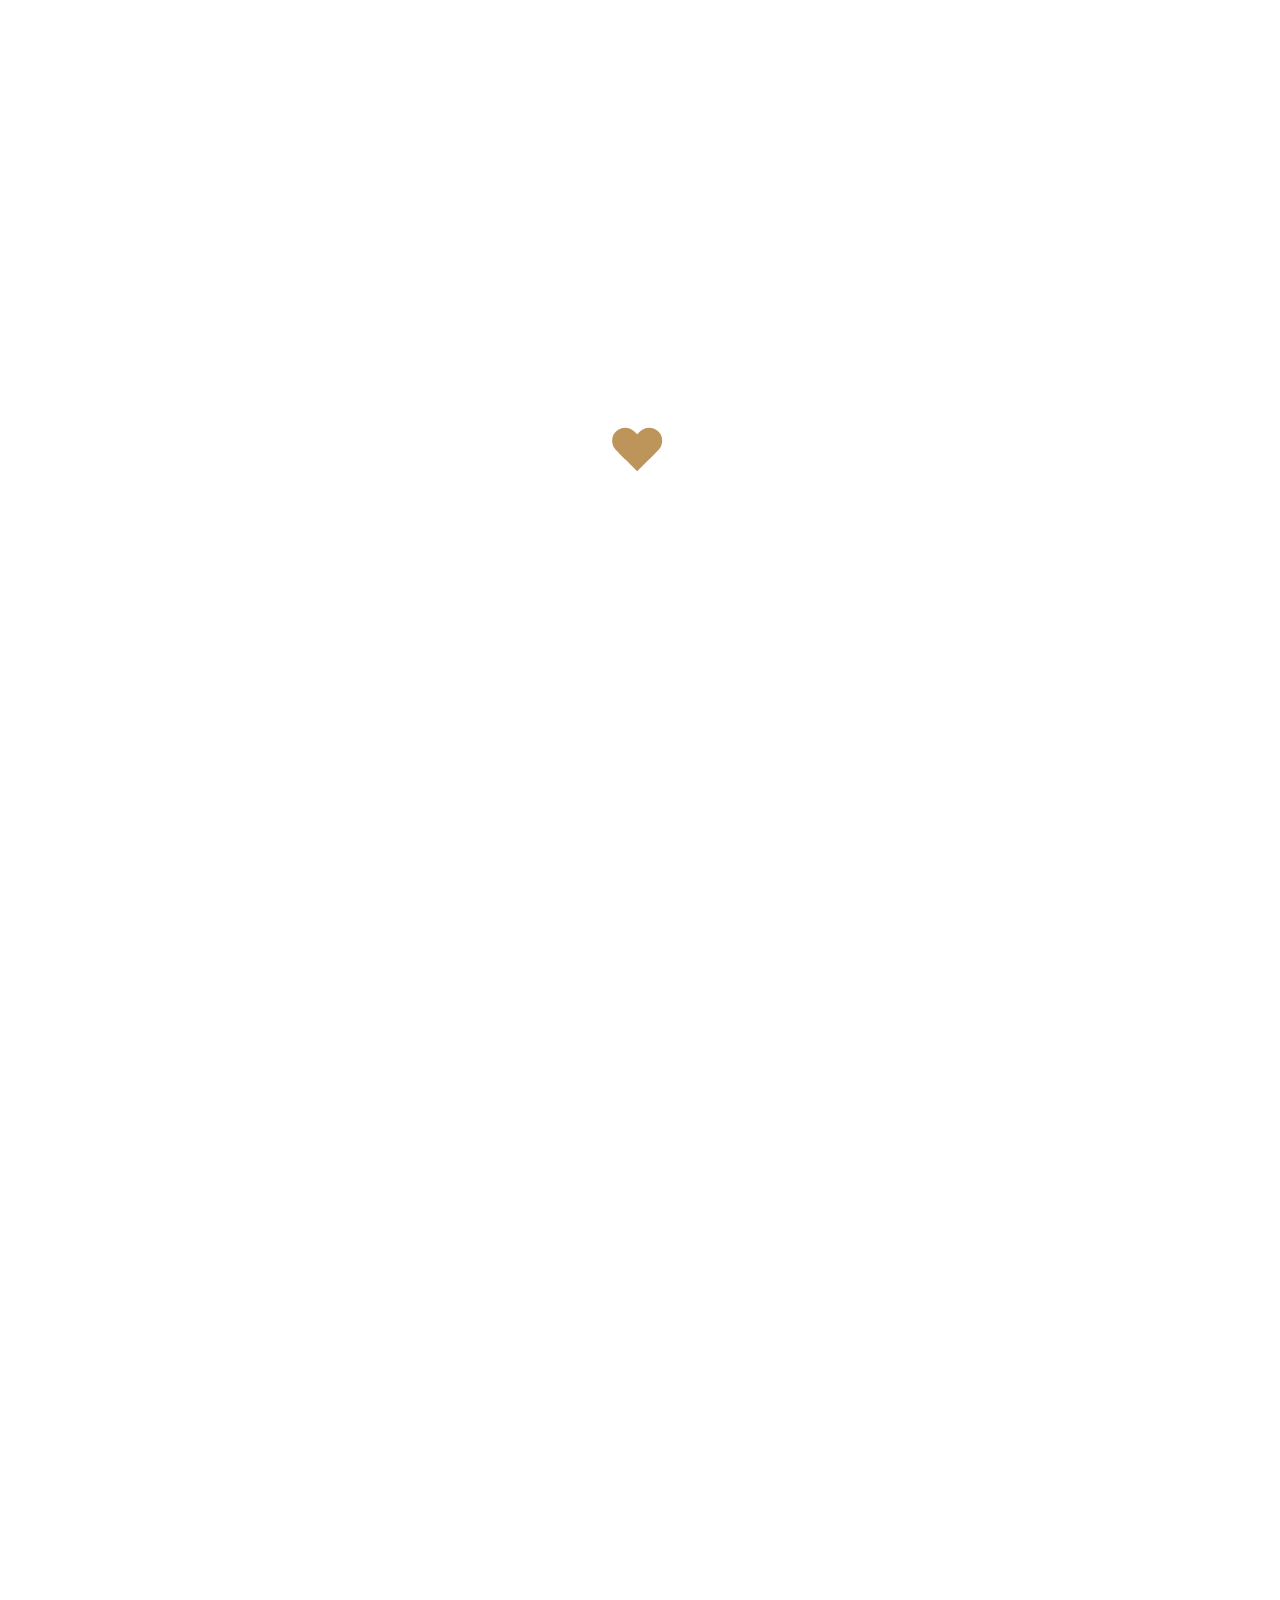
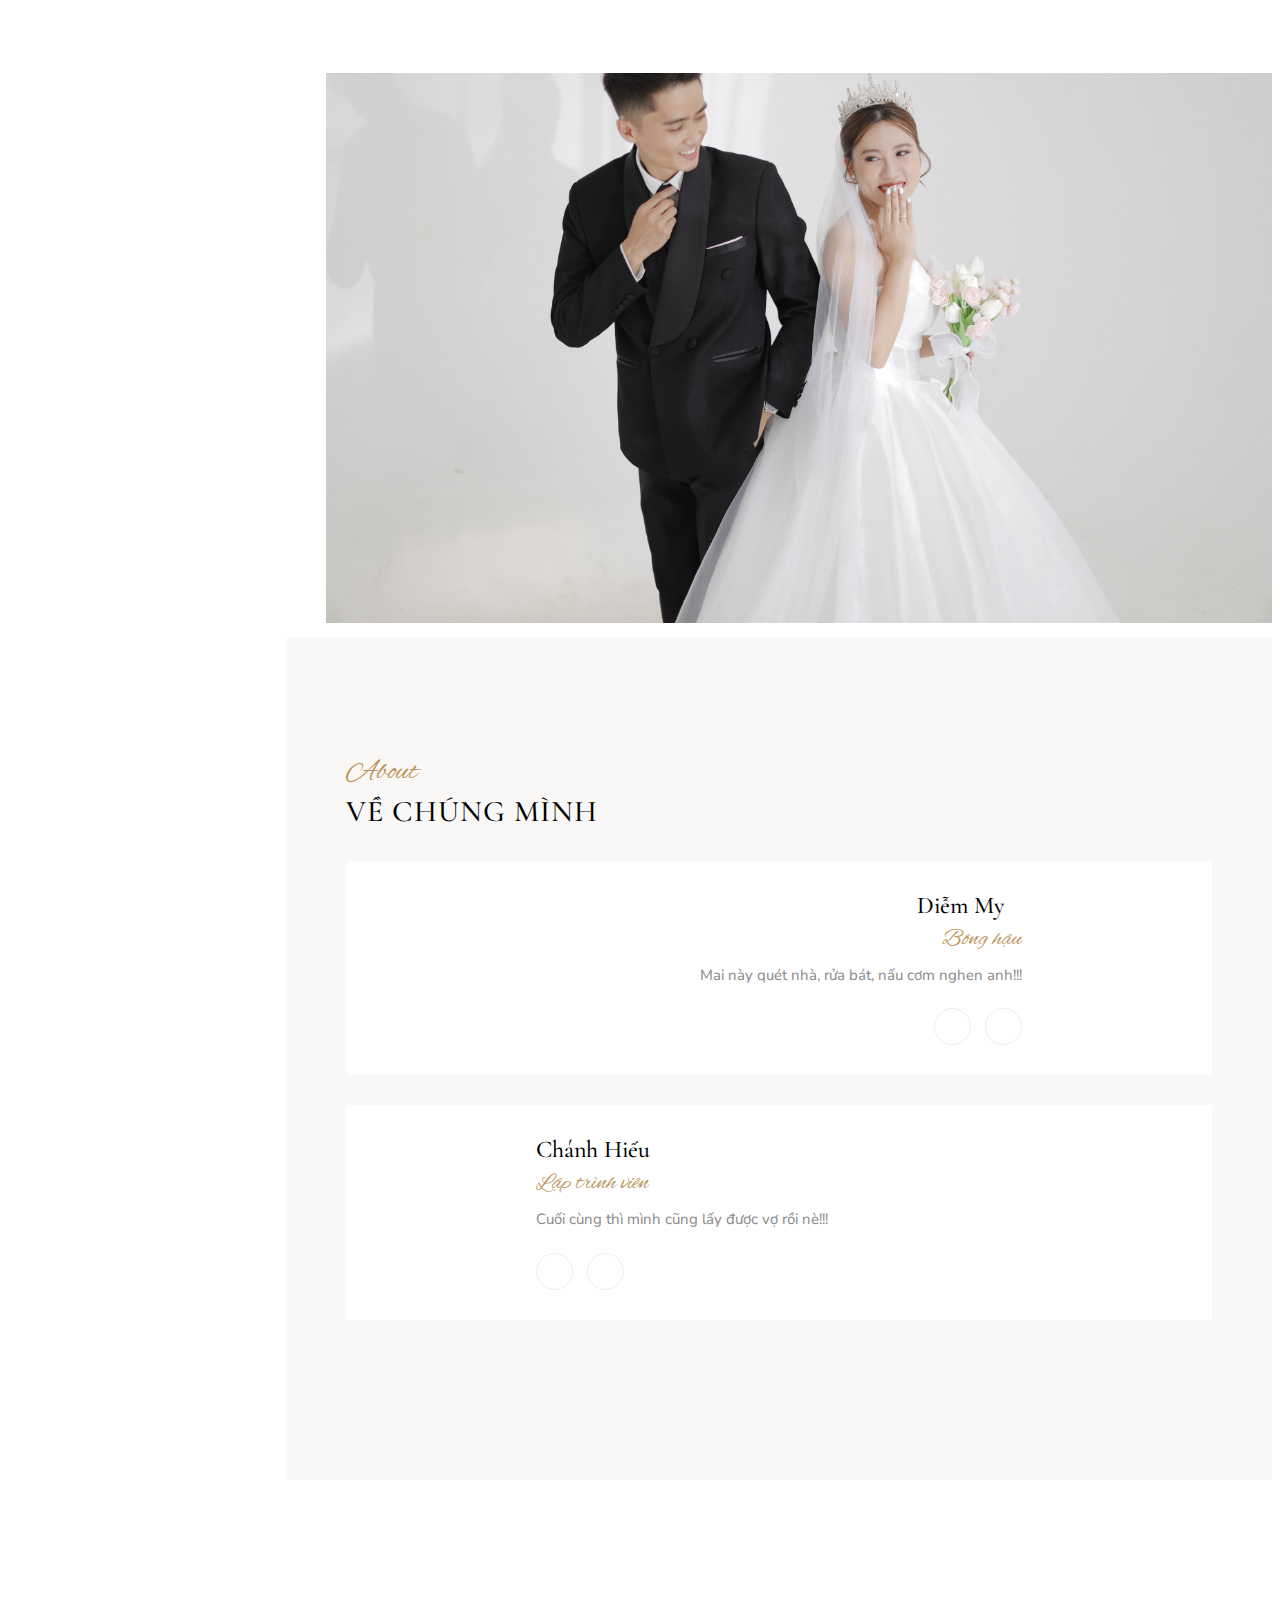
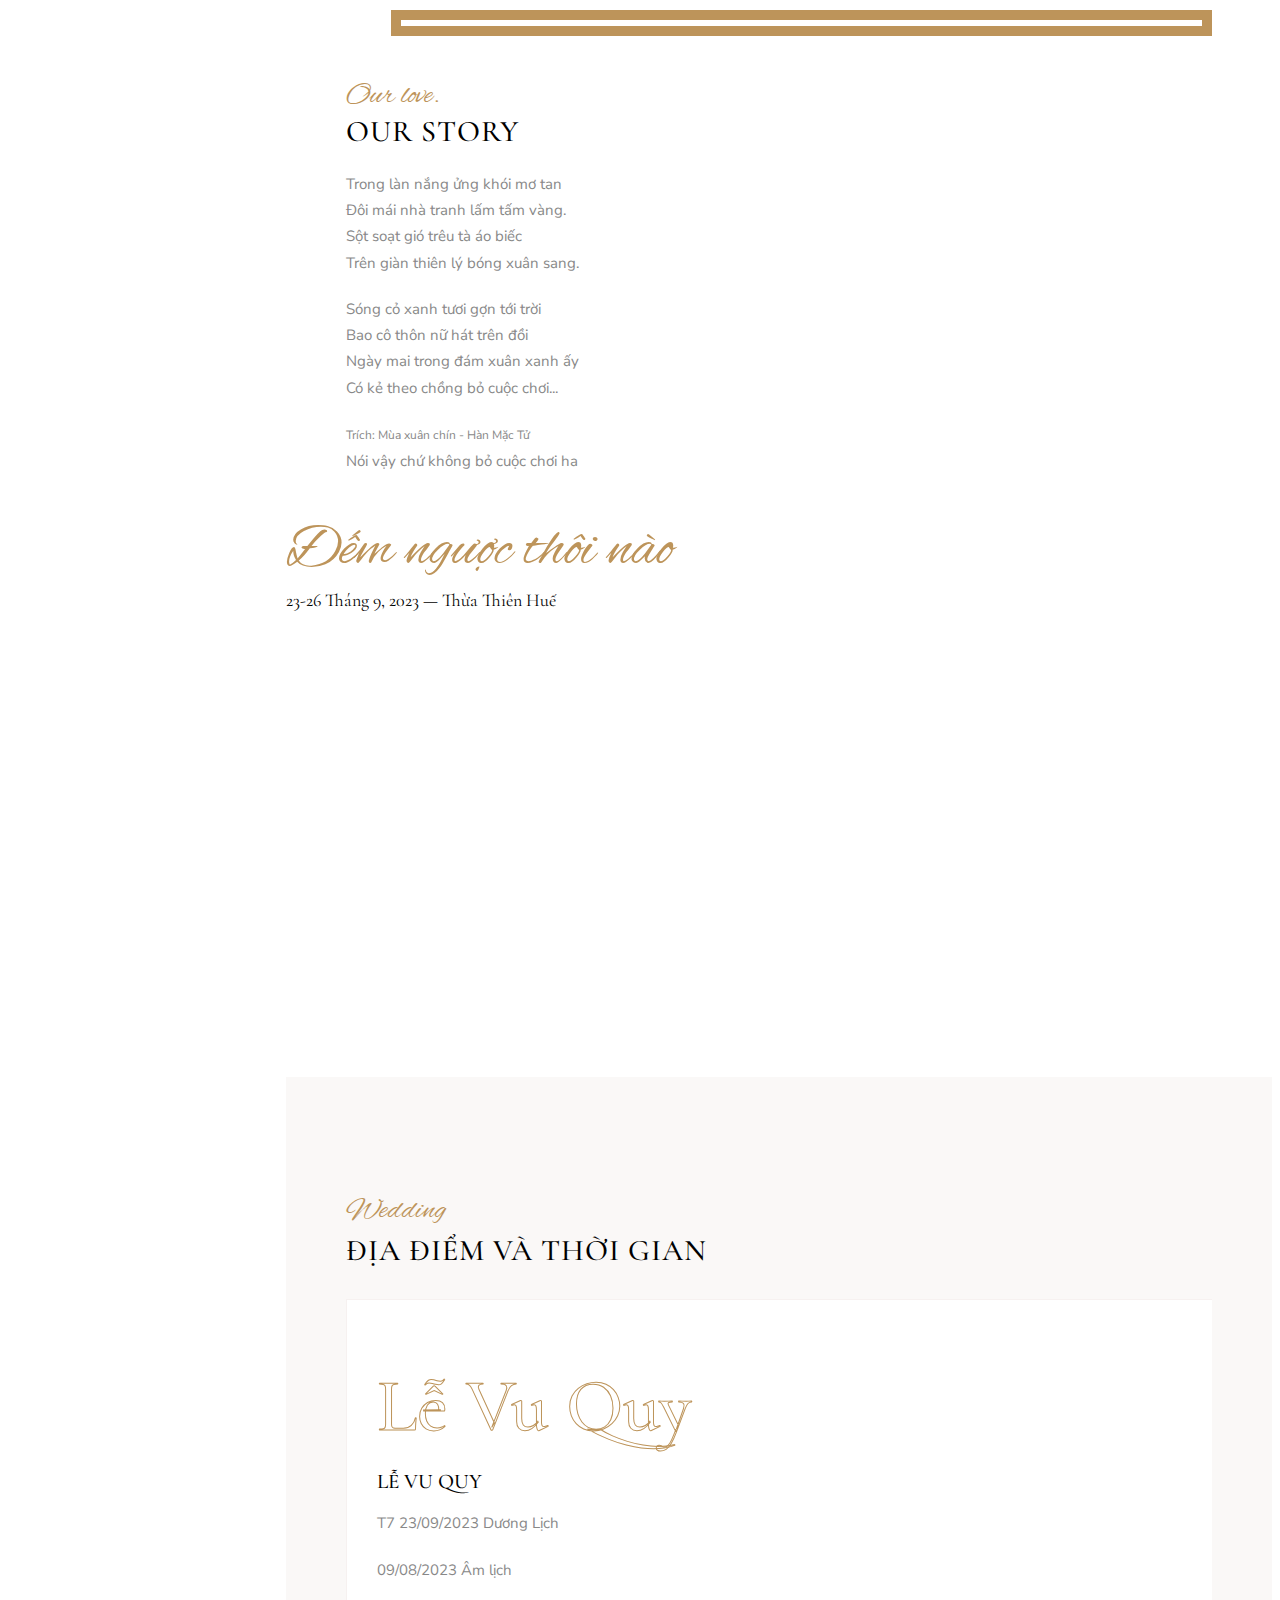
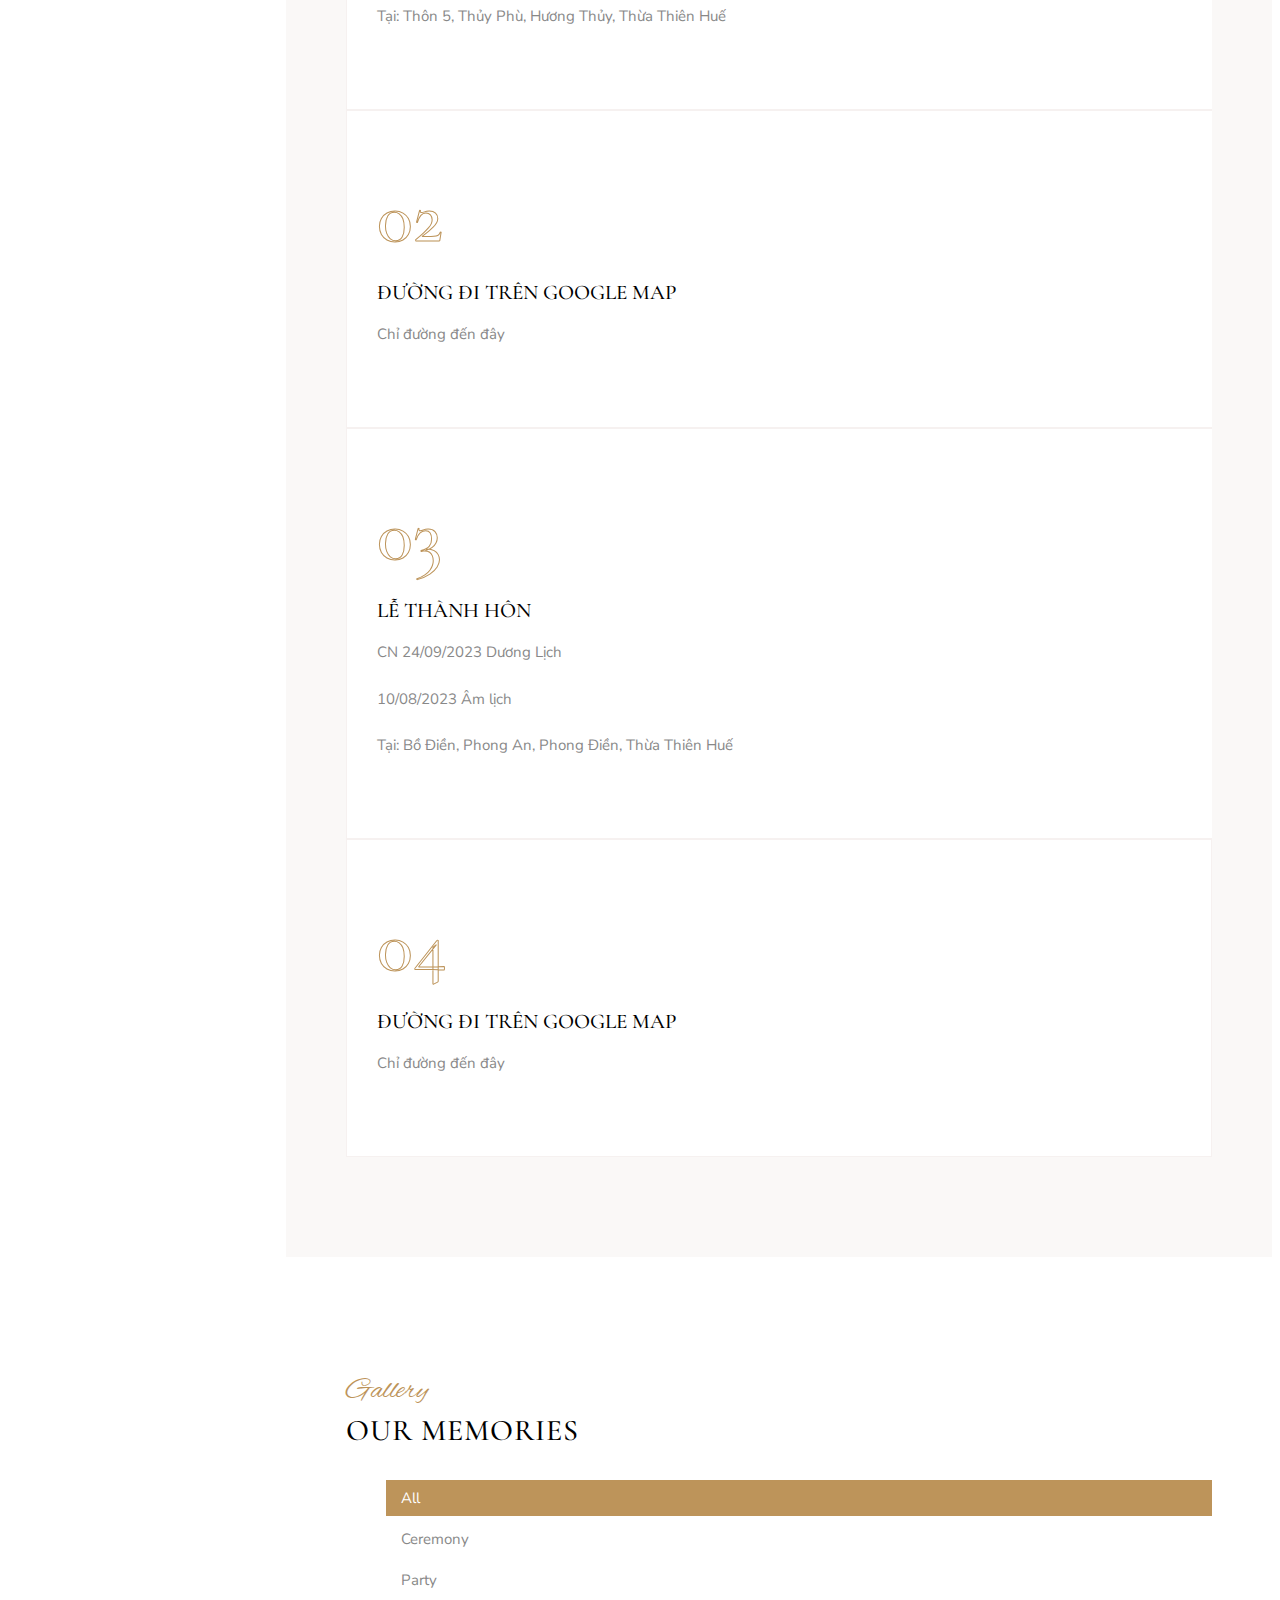
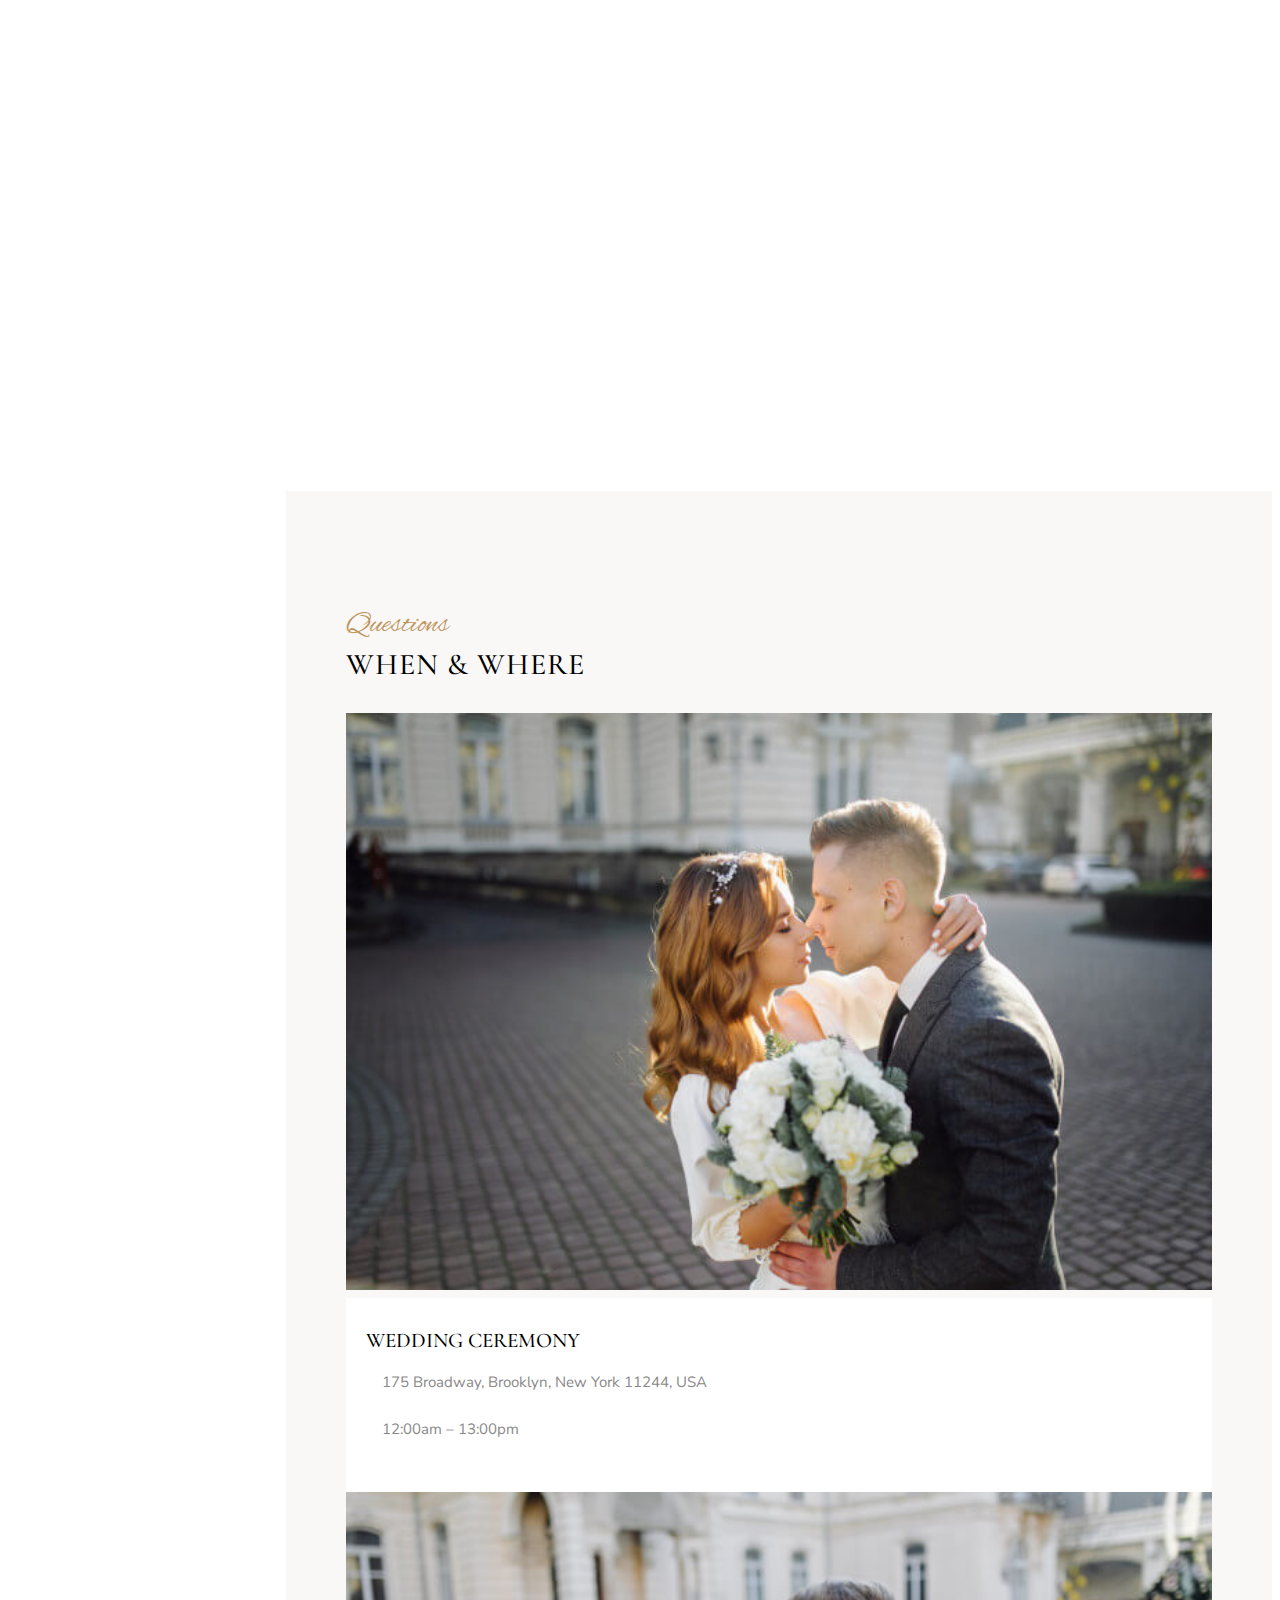
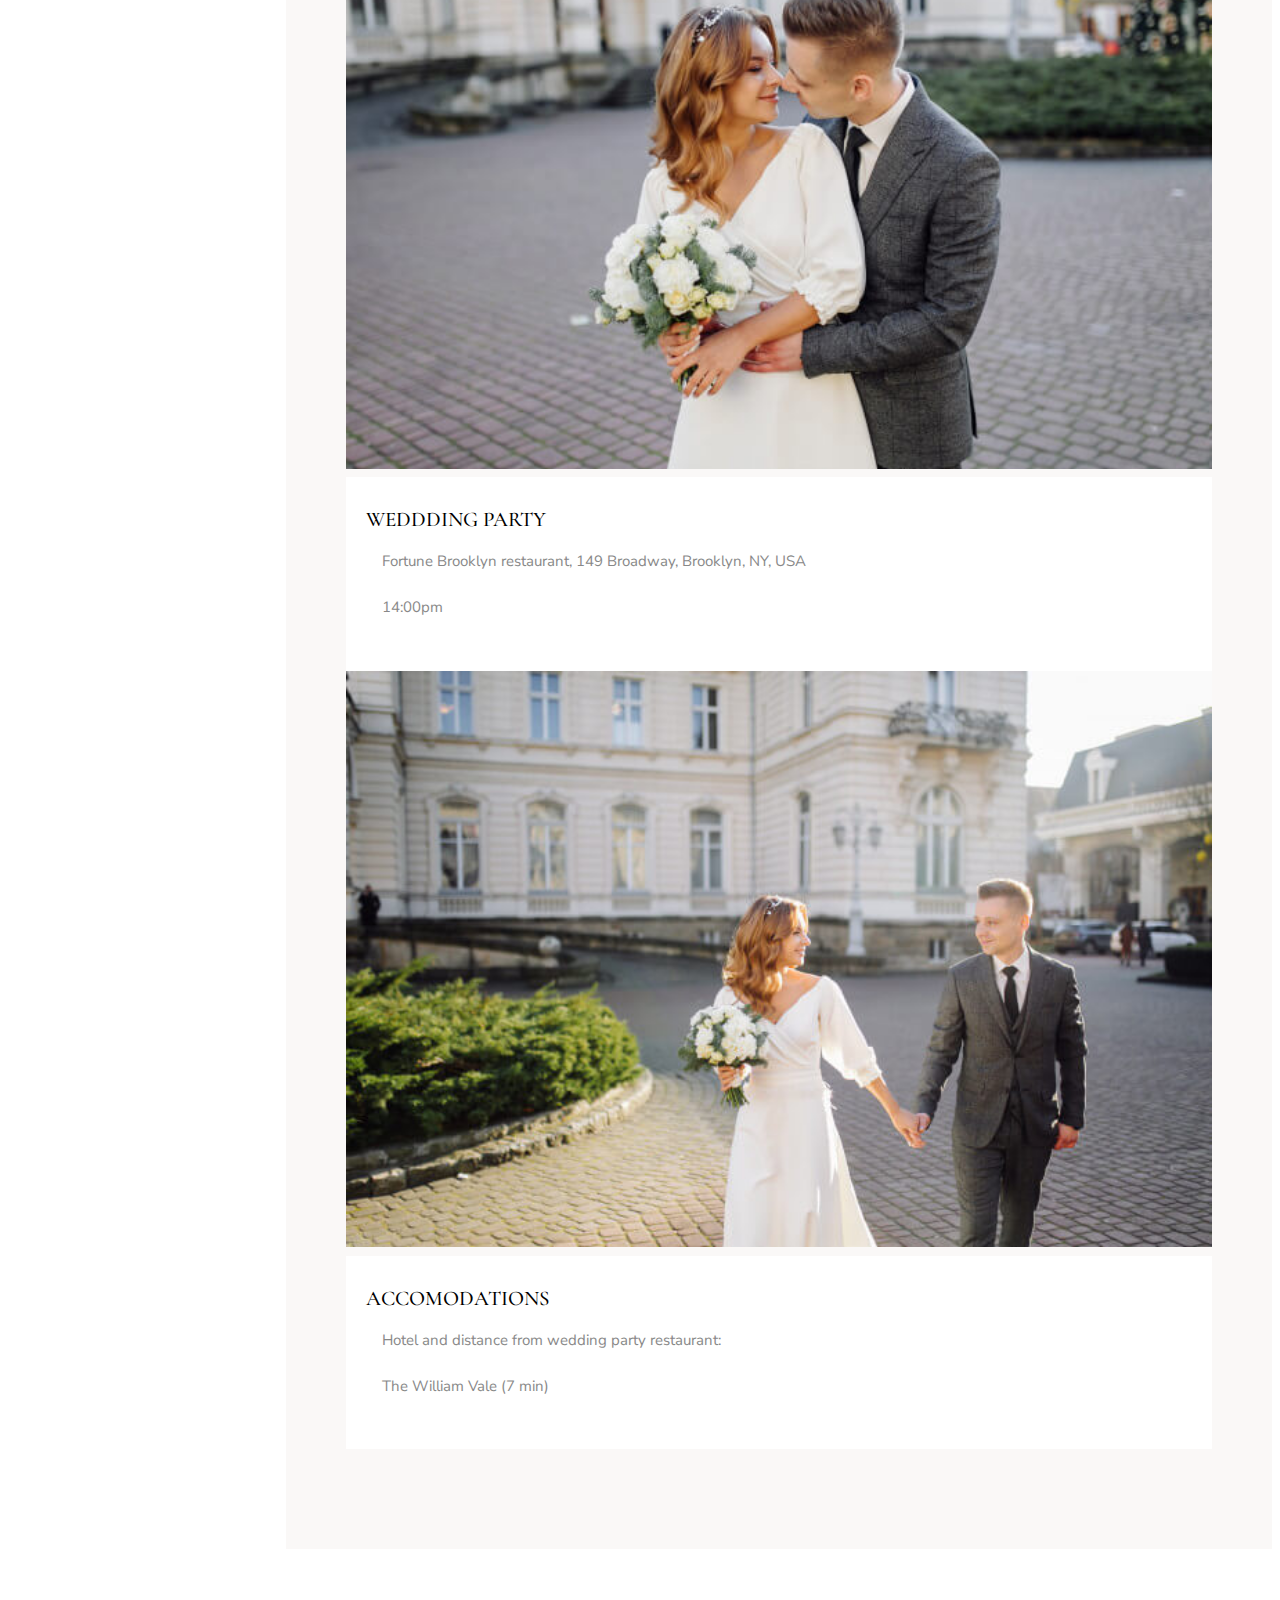
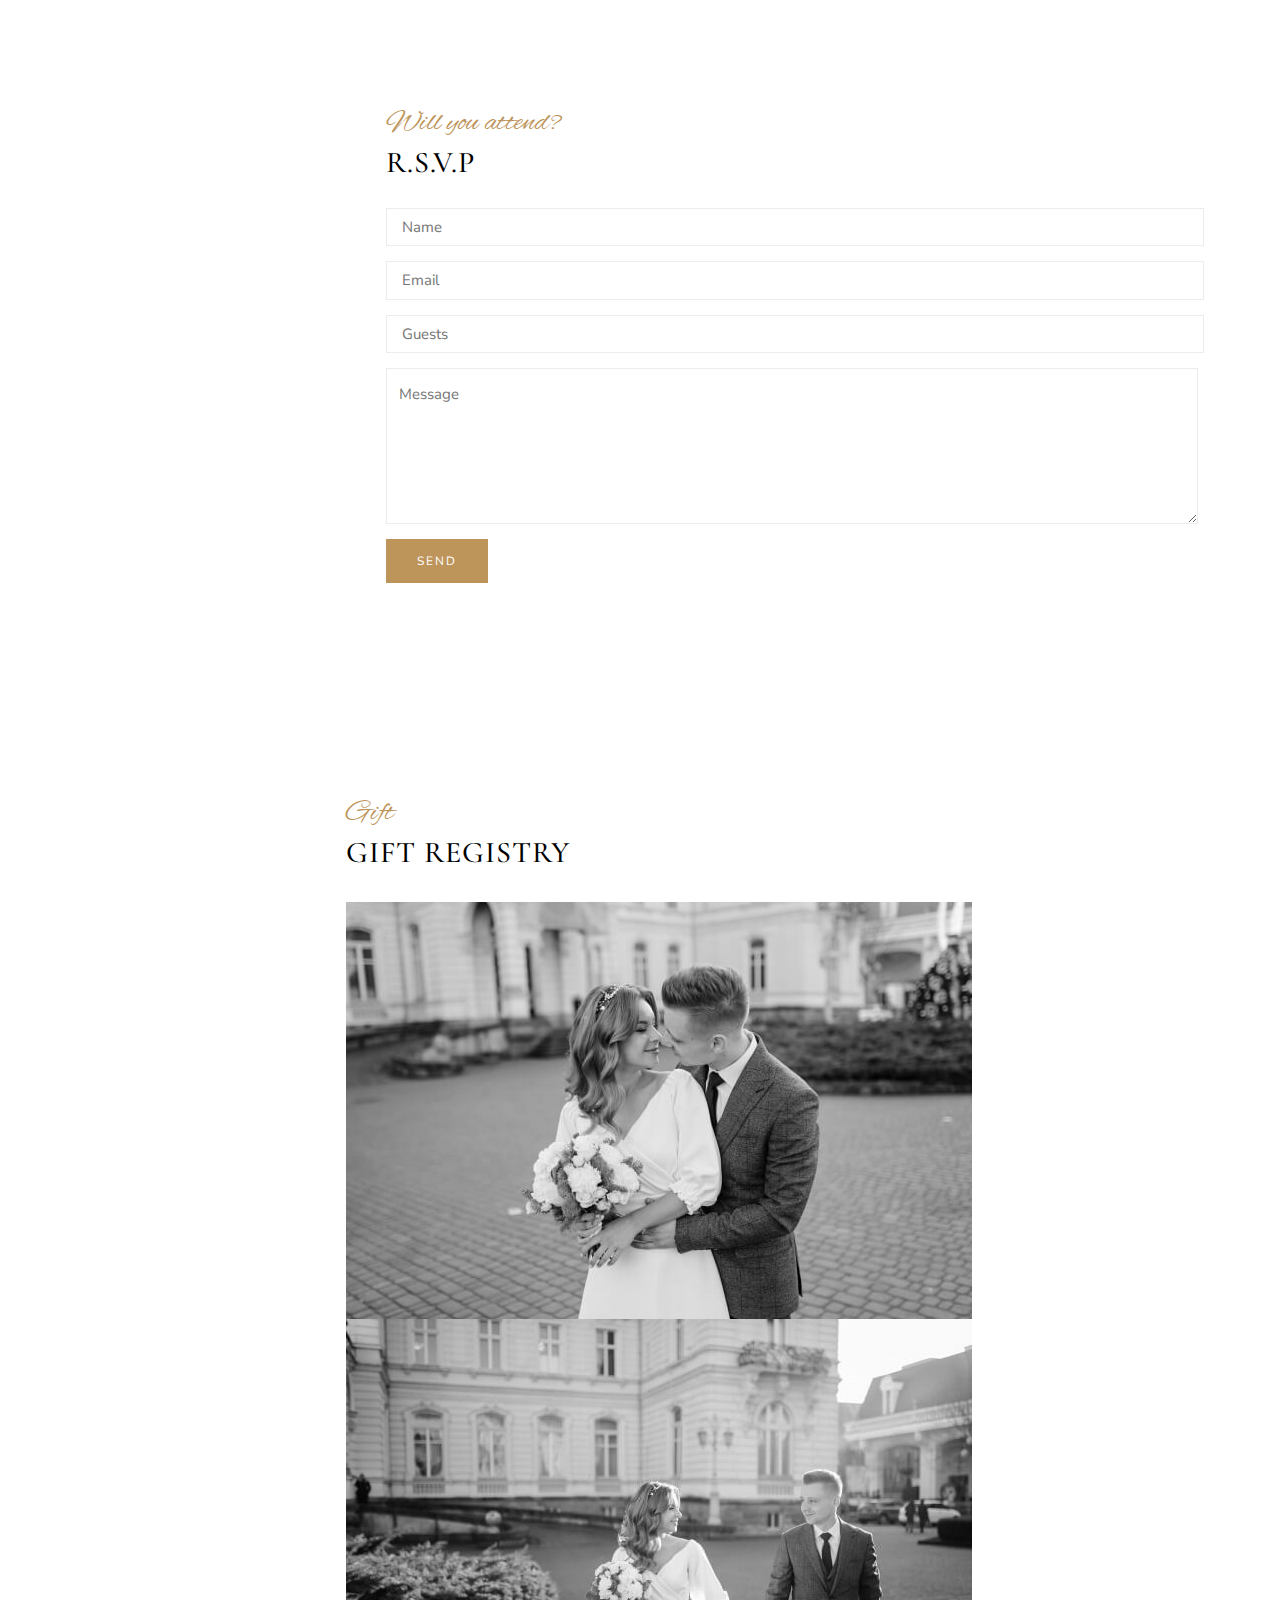
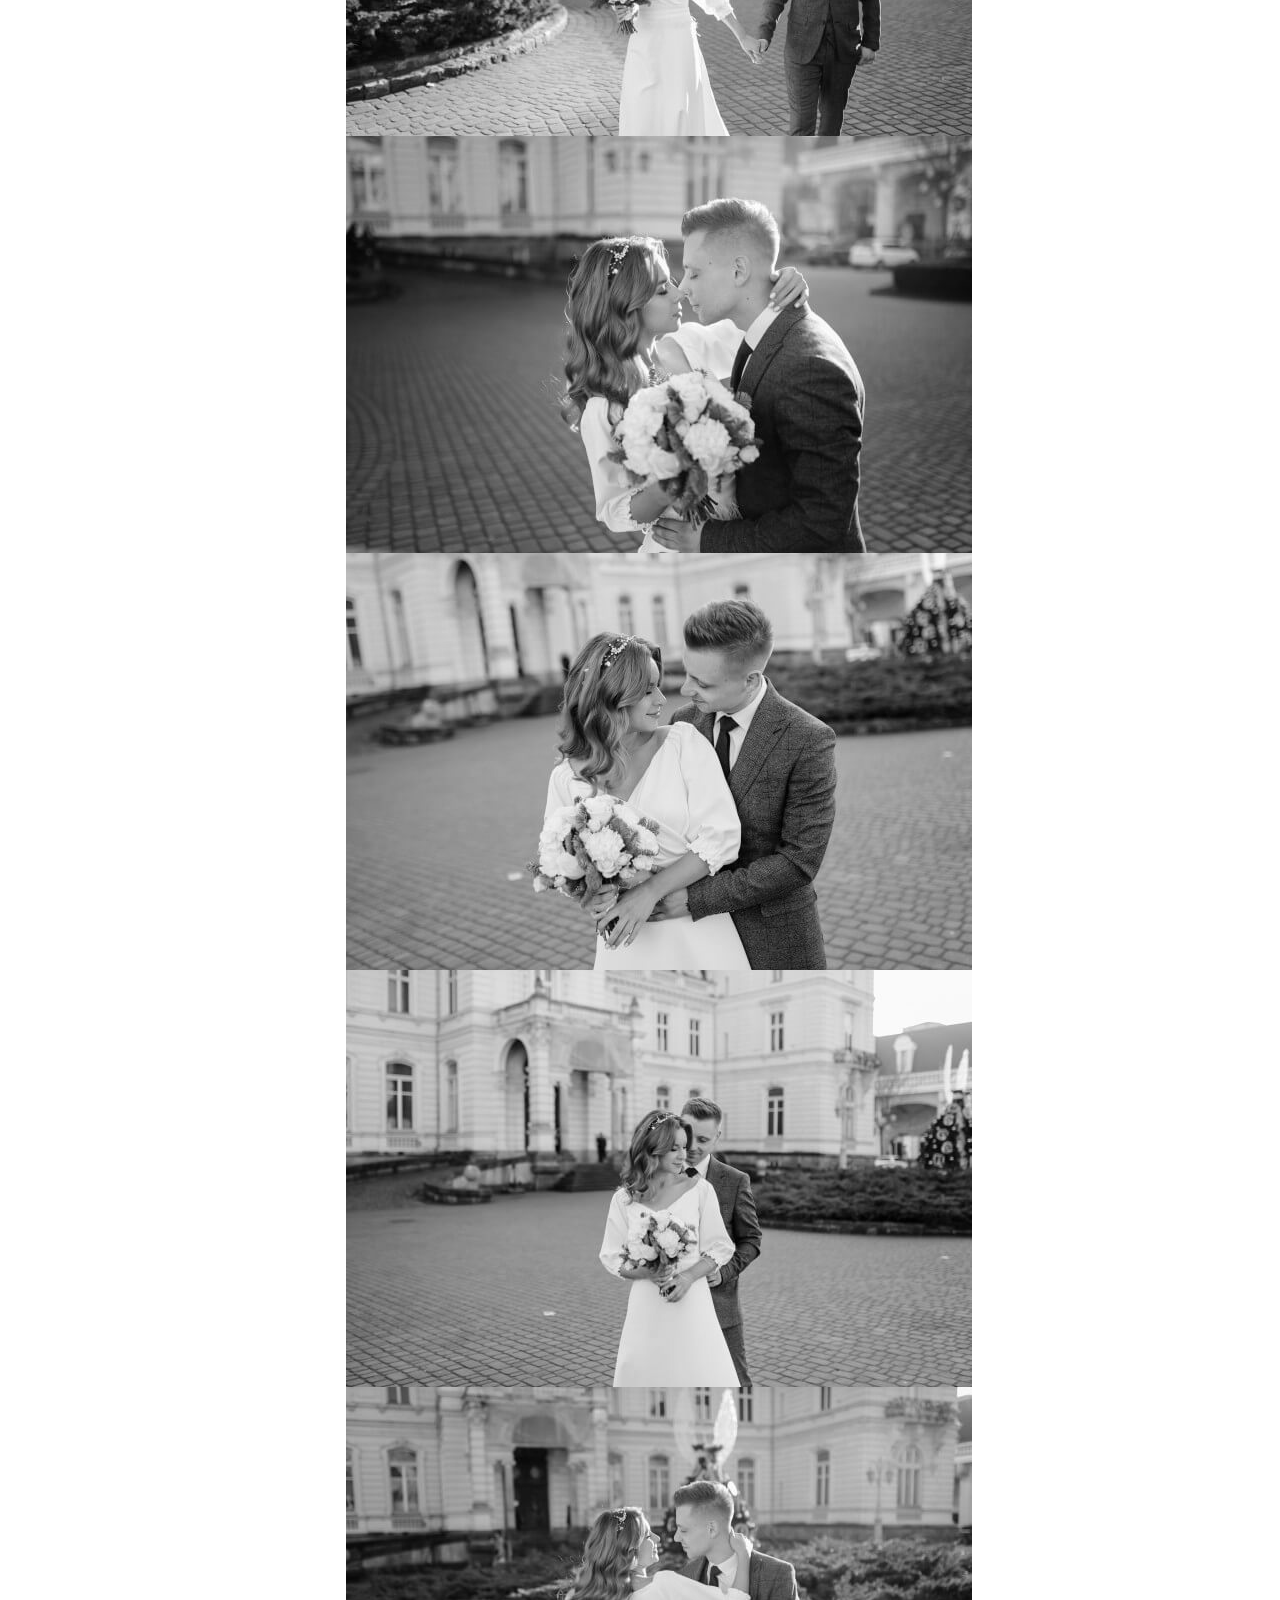
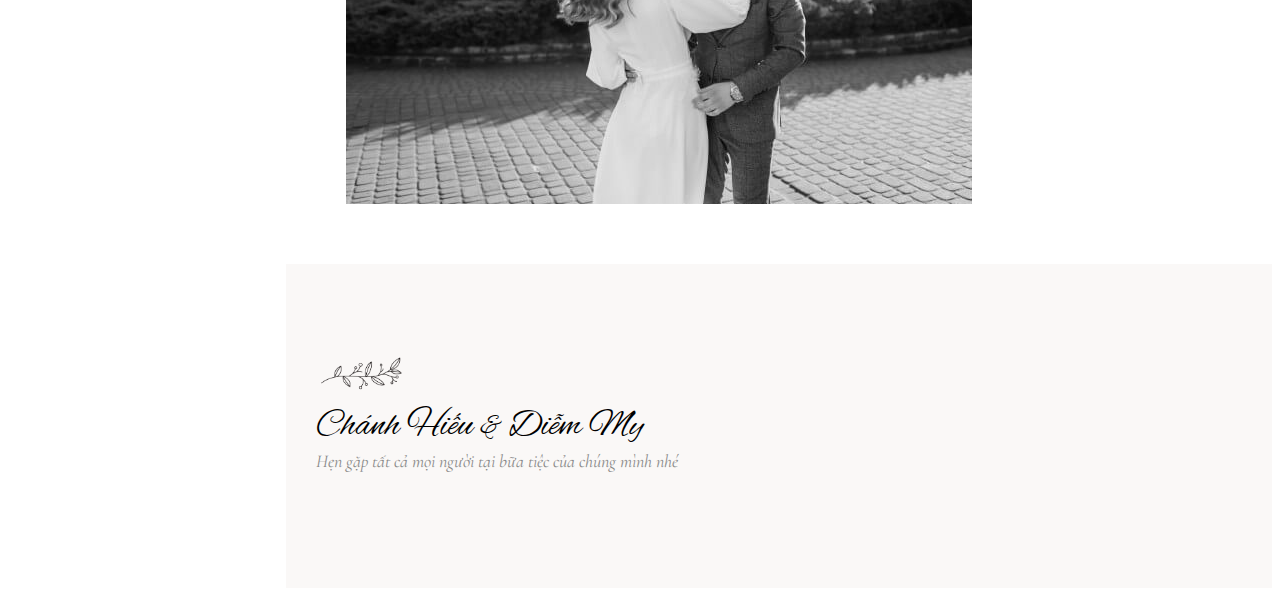
==== commit 35d87baf: "fix image" ====
--- a/index.html
+++ b/index.html
@@ -214,7 +214,7 @@
             </div>
 
              <!-- Countdown -->
-             <div id="countdown" class="section-padding bg-img bg-fixed" data-background="/banner-1.jpg">
+             <div id="countdown" class="section-padding bg-img bg-fixed" data-background="/my_wedding/banner-1.jpg">
                 <div class="container">
                     <div class="row">
                         <div class="section-head col-md-12">
@@ -314,7 +314,7 @@
                             <h2 class="oliven-title">Địa điểm và thời gian</h2> 
                         </div>
                     </div>
-                    <div class="row bord-box bg-img" data-background="/banner-3.jpg">
+                    <div class="row bord-box bg-img" data-background="/my_wedding/banner-3.jpg">
                         <div class="col-md-3 item-box">
                             <h2 class="custom-font numb">Lễ Vu Quy</h2>
                             <h6 class="title">Lễ Vu Quy</h6>
@@ -362,9 +362,9 @@
                 <div class="container">
                     <div class="row gallery-filter mt-3">
                         <div class="col-md-3 gallery-item ceremony">
-                            <a href="/_11A4467.JPG" class="img-zoom">
+                            <a href="./_11A4467.JPG" class="img-zoom">
                                 <div class="gallery-box">
-                                    <div class="gallery-img"> <img src="/_11A4467.JPG" class="img-fluid mx-auto d-block" alt=""> </div>
+                                    <div class="gallery-img"> <img src="./_11A4467.JPG" class="img-fluid mx-auto d-block" alt=""> </div>
                                     <div class="gallery-detail">
                                         <h4 class="mb-0">Wedding Ceremony</h4> 
                                     </div>
@@ -372,45 +372,45 @@
                             </a>
                         </div>
                         <div class="col-md-3 gallery-item party">
-                            <a href="/_11A4882.JPG" class="img-zoom">
+                            <a href="./_11A4882.JPG" class="img-zoom">
                                 <div class="gallery-box">
-                                    <div class="gallery-img"> <img src="/_11A4882.JPG" class="img-fluid mx-auto d-block" alt=""> </div>
+                                    <div class="gallery-img"> <img src="./_11A4882.JPG" class="img-fluid mx-auto d-block" alt=""> </div>
                                     <div class="gallery-detail">
                                         <h4 class="mb-0">Wedding Party</h4> </div>
                                 </div>
                             </a>
                         </div>
                         <div class="col-md-3 gallery-item ceremony">
-                            <a href="/my_wedding/_11A5048.JPG" class="img-zoom">
+                            <a href="./_11A5048.JPG" class="img-zoom">
                                 <div class="gallery-box">
-                                    <div class="gallery-img"> <img src="/my_wedding/_11A4989.JPG" class="img-fluid mx-auto d-block" alt=""> </div>
+                                    <div class="gallery-img"> <img src="./_11A4989.JPG" class="img-fluid mx-auto d-block" alt=""> </div>
                                     <div class="gallery-detail">
                                         <h4 class="mb-0">Xem</h4> </div>
                                 </div>
                             </a>
                         </div>
                         <div class="col-md-3 gallery-item party">
-                            <a href="/my_wedding/_11A4594.JPG" class="img-zoom">
+                            <a href="./_11A4594.JPG" class="img-zoom">
                                 <div class="gallery-box">
-                                    <div class="gallery-img"> <img src="/my_wedding/_11A4594.JPG" class="img-fluid mx-auto d-block" alt=""> </div>
+                                    <div class="gallery-img"> <img src="./_11A4594.JPG" class="img-fluid mx-auto d-block" alt=""> </div>
                                     <div class="gallery-detail">
                                         <h4 class="mb-0">Wedding Party</h4> </div>
                                 </div>
                             </a>
                         </div>
                         <div class="col-md-3 gallery-item ceremony">
-                            <a href="/my_wedding/_11A5071.JPG" class="img-zoom">
+                            <a href="_11A5071.JPG" class="img-zoom">
                                 <div class="gallery-box">
-                                    <div class="gallery-img"> <img src="/my_wedding/_11A5071.JPG" class="img-fluid mx-auto d-block" alt=""> </div>
+                                    <div class="gallery-img"> <img src="_11A5071.JPG" class="img-fluid mx-auto d-block" alt=""> </div>
                                     <div class="gallery-detail">
                                         <h4 class="mb-0">Wedding Ceremony</h4> </div>
                                 </div>
                             </a>
                         </div>
                         <div class="col-md-3 gallery-item party">
-                            <a href="/my_wedding/_11A4061.JPG" class="img-zoom">
+                            <a href="_11A4061.JPG" class="img-zoom">
                                 <div class="gallery-box">
-                                    <div class="gallery-img"> <img src="/my_wedding/_11A4061.JPG" class="img-fluid mx-auto d-block" alt=""> </div>
+                                    <div class="gallery-img"> <img src="_11A4061.JPG" class="img-fluid mx-auto d-block" alt=""> </div>
                                     <div class="gallery-detail">
                                         <h4 class="mb-0">Wedding Party</h4> </div>
                                 </div>
@@ -430,7 +430,7 @@
                         <div class="col-md-12">
                             <div class="owl-carousel owl-theme">
                                 <div class="item">
-                                    <div class="whenwhere-img"> <img src="/3.jpg" alt=""></div>
+                                    <div class="whenwhere-img"> <img src="/my_wedding/3.jpg" alt=""></div>
                                     <div class="content">
                                         <h5>Wedding Ceremony</h5>
                                         <p><i class="ti-location-pin"></i> 175 Broadway, Brooklyn, New York 11244, USA</p>
@@ -438,7 +438,7 @@
                                     </div>
                                 </div>
                                 <div class="item">
-                                    <div class="whenwhere-img"> <img src="/1.jpg" alt=""></div>
+                                    <div class="whenwhere-img"> <img src="/my_wedding/1.jpg" alt=""></div>
                                     <div class="content">
                                         <h5>Weddding Party</h5>
                                         <p><i class="ti-location-pin"></i> Fortune Brooklyn restaurant, 149 Broadway, Brooklyn, NY, USA</p>
@@ -446,7 +446,7 @@
                                     </div>
                                 </div>
                                 <div class="item">
-                                    <div class="whenwhere-img"> <img src="/2.jpg" alt=""></div>
+                                    <div class="whenwhere-img"> <img src="/my_wedding/2.jpg" alt=""></div>
                                     <div class="content">
                                         <h5>Accomodations</h5>
                                         <p><i class="ti-direction-alt"></i> Hotel and distance from wedding party restaurant:</p>
@@ -459,7 +459,7 @@
                 </div>
             </div>
             <!-- Confirmation -->
-            <div id="rsvp" class="section-padding bg-img bg-fixed" data-background="/banner-2.jpg">
+            <div id="rsvp" class="section-padding bg-img bg-fixed" data-background="/my_wedding/banner-2.jpg">
                 <div class="container">
                     <div class="row">
                         <div class="col-md-6 offset-md-3 bg-white p-40"> <span class="oliven-title-meta text-center">Will you attend?</span>
--- a/themify-icons.css
+++ b/themify-icons.css
@@ -0,0 +1,1081 @@
+@font-face {
+	font-family: 'themify';
+	src:url('../themify.eot');
+	src:url('../themify.eot?#iefix') format('embedded-opentype'),
+		url('../themify.woff') format('woff'),
+		url('../themify.ttf') format('truetype'),
+		url('../themify.svg') format('svg');
+	font-weight: normal;
+	font-style: normal;
+}
+
+[class^="ti-"], [class*=" ti-"] {
+	font-family: 'themify';
+	speak: none;
+	font-style: normal;
+	font-weight: normal;
+	font-variant: normal;
+	text-transform: none;
+	line-height: 1;
+
+	/* Better Font Rendering =========== */
+	-webkit-font-smoothing: antialiased;
+	-moz-osx-font-smoothing: grayscale;
+}
+
+.ti-wand:before {
+	content: "\e600";
+}
+.ti-volume:before {
+	content: "\e601";
+}
+.ti-user:before {
+	content: "\e602";
+}
+.ti-unlock:before {
+	content: "\e603";
+}
+.ti-unlink:before {
+	content: "\e604";
+}
+.ti-trash:before {
+	content: "\e605";
+}
+.ti-thought:before {
+	content: "\e606";
+}
+.ti-target:before {
+	content: "\e607";
+}
+.ti-tag:before {
+	content: "\e608";
+}
+.ti-tablet:before {
+	content: "\e609";
+}
+.ti-star:before {
+	content: "\e60a";
+}
+.ti-spray:before {
+	content: "\e60b";
+}
+.ti-signal:before {
+	content: "\e60c";
+}
+.ti-shopping-cart:before {
+	content: "\e60d";
+}
+.ti-shopping-cart-full:before {
+	content: "\e60e";
+}
+.ti-settings:before {
+	content: "\e60f";
+}
+.ti-search:before {
+	content: "\e610";
+}
+.ti-zoom-in:before {
+	content: "\e611";
+}
+.ti-zoom-out:before {
+	content: "\e612";
+}
+.ti-cut:before {
+	content: "\e613";
+}
+.ti-ruler:before {
+	content: "\e614";
+}
+.ti-ruler-pencil:before {
+	content: "\e615";
+}
+.ti-ruler-alt:before {
+	content: "\e616";
+}
+.ti-bookmark:before {
+	content: "\e617";
+}
+.ti-bookmark-alt:before {
+	content: "\e618";
+}
+.ti-reload:before {
+	content: "\e619";
+}
+.ti-plus:before {
+	content: "\e61a";
+}
+.ti-pin:before {
+	content: "\e61b";
+}
+.ti-pencil:before {
+	content: "\e61c";
+}
+.ti-pencil-alt:before {
+	content: "\e61d";
+}
+.ti-paint-roller:before {
+	content: "\e61e";
+}
+.ti-paint-bucket:before {
+	content: "\e61f";
+}
+.ti-na:before {
+	content: "\e620";
+}
+.ti-mobile:before {
+	content: "\e621";
+}
+.ti-minus:before {
+	content: "\e622";
+}
+.ti-medall:before {
+	content: "\e623";
+}
+.ti-medall-alt:before {
+	content: "\e624";
+}
+.ti-marker:before {
+	content: "\e625";
+}
+.ti-marker-alt:before {
+	content: "\e626";
+}
+.ti-arrow-up:before {
+	content: "\e627";
+}
+.ti-arrow-right:before {
+	content: "\e628";
+}
+.ti-arrow-left:before {
+	content: "\e629";
+}
+.ti-arrow-down:before {
+	content: "\e62a";
+}
+.ti-lock:before {
+	content: "\e62b";
+}
+.ti-location-arrow:before {
+	content: "\e62c";
+}
+.ti-link:before {
+	content: "\e62d";
+}
+.ti-layout:before {
+	content: "\e62e";
+}
+.ti-layers:before {
+	content: "\e62f";
+}
+.ti-layers-alt:before {
+	content: "\e630";
+}
+.ti-key:before {
+	content: "\e631";
+}
+.ti-import:before {
+	content: "\e632";
+}
+.ti-image:before {
+	content: "\e633";
+}
+.ti-heart:before {
+	content: "\e634";
+}
+.ti-heart-broken:before {
+	content: "\e635";
+}
+.ti-hand-stop:before {
+	content: "\e636";
+}
+.ti-hand-open:before {
+	content: "\e637";
+}
+.ti-hand-drag:before {
+	content: "\e638";
+}
+.ti-folder:before {
+	content: "\e639";
+}
+.ti-flag:before {
+	content: "\e63a";
+}
+.ti-flag-alt:before {
+	content: "\e63b";
+}
+.ti-flag-alt-2:before {
+	content: "\e63c";
+}
+.ti-eye:before {
+	content: "\e63d";
+}
+.ti-export:before {
+	content: "\e63e";
+}
+.ti-exchange-vertical:before {
+	content: "\e63f";
+}
+.ti-desktop:before {
+	content: "\e640";
+}
+.ti-cup:before {
+	content: "\e641";
+}
+.ti-crown:before {
+	content: "\e642";
+}
+.ti-comments:before {
+	content: "\e643";
+}
+.ti-comment:before {
+	content: "\e644";
+}
+.ti-comment-alt:before {
+	content: "\e645";
+}
+.ti-close:before {
+	content: "\e646";
+}
+.ti-clip:before {
+	content: "\e647";
+}
+.ti-angle-up:before {
+	content: "\e648";
+}
+.ti-angle-right:before {
+	content: "\e649";
+}
+.ti-angle-left:before {
+	content: "\e64a";
+}
+.ti-angle-down:before {
+	content: "\e64b";
+}
+.ti-check:before {
+	content: "\e64c";
+}
+.ti-check-box:before {
+	content: "\e64d";
+}
+.ti-camera:before {
+	content: "\e64e";
+}
+.ti-announcement:before {
+	content: "\e64f";
+}
+.ti-brush:before {
+	content: "\e650";
+}
+.ti-briefcase:before {
+	content: "\e651";
+}
+.ti-bolt:before {
+	content: "\e652";
+}
+.ti-bolt-alt:before {
+	content: "\e653";
+}
+.ti-blackboard:before {
+	content: "\e654";
+}
+.ti-bag:before {
+	content: "\e655";
+}
+.ti-move:before {
+	content: "\e656";
+}
+.ti-arrows-vertical:before {
+	content: "\e657";
+}
+.ti-arrows-horizontal:before {
+	content: "\e658";
+}
+.ti-fullscreen:before {
+	content: "\e659";
+}
+.ti-arrow-top-right:before {
+	content: "\e65a";
+}
+.ti-arrow-top-left:before {
+	content: "\e65b";
+}
+.ti-arrow-circle-up:before {
+	content: "\e65c";
+}
+.ti-arrow-circle-right:before {
+	content: "\e65d";
+}
+.ti-arrow-circle-left:before {
+	content: "\e65e";
+}
+.ti-arrow-circle-down:before {
+	content: "\e65f";
+}
+.ti-angle-double-up:before {
+	content: "\e660";
+}
+.ti-angle-double-right:before {
+	content: "\e661";
+}
+.ti-angle-double-left:before {
+	content: "\e662";
+}
+.ti-angle-double-down:before {
+	content: "\e663";
+}
+.ti-zip:before {
+	content: "\e664";
+}
+.ti-world:before {
+	content: "\e665";
+}
+.ti-wheelchair:before {
+	content: "\e666";
+}
+.ti-view-list:before {
+	content: "\e667";
+}
+.ti-view-list-alt:before {
+	content: "\e668";
+}
+.ti-view-grid:before {
+	content: "\e669";
+}
+.ti-uppercase:before {
+	content: "\e66a";
+}
+.ti-upload:before {
+	content: "\e66b";
+}
+.ti-underline:before {
+	content: "\e66c";
+}
+.ti-truck:before {
+	content: "\e66d";
+}
+.ti-timer:before {
+	content: "\e66e";
+}
+.ti-ticket:before {
+	content: "\e66f";
+}
+.ti-thumb-up:before {
+	content: "\e670";
+}
+.ti-thumb-down:before {
+	content: "\e671";
+}
+.ti-text:before {
+	content: "\e672";
+}
+.ti-stats-up:before {
+	content: "\e673";
+}
+.ti-stats-down:before {
+	content: "\e674";
+}
+.ti-split-v:before {
+	content: "\e675";
+}
+.ti-split-h:before {
+	content: "\e676";
+}
+.ti-smallcap:before {
+	content: "\e677";
+}
+.ti-shine:before {
+	content: "\e678";
+}
+.ti-shift-right:before {
+	content: "\e679";
+}
+.ti-shift-left:before {
+	content: "\e67a";
+}
+.ti-shield:before {
+	content: "\e67b";
+}
+.ti-notepad:before {
+	content: "\e67c";
+}
+.ti-server:before {
+	content: "\e67d";
+}
+.ti-quote-right:before {
+	content: "\e67e";
+}
+.ti-quote-left:before {
+	content: "\e67f";
+}
+.ti-pulse:before {
+	content: "\e680";
+}
+.ti-printer:before {
+	content: "\e681";
+}
+.ti-power-off:before {
+	content: "\e682";
+}
+.ti-plug:before {
+	content: "\e683";
+}
+.ti-pie-chart:before {
+	content: "\e684";
+}
+.ti-paragraph:before {
+	content: "\e685";
+}
+.ti-panel:before {
+	content: "\e686";
+}
+.ti-package:before {
+	content: "\e687";
+}
+.ti-music:before {
+	content: "\e688";
+}
+.ti-music-alt:before {
+	content: "\e689";
+}
+.ti-mouse:before {
+	content: "\e68a";
+}
+.ti-mouse-alt:before {
+	content: "\e68b";
+}
+.ti-money:before {
+	content: "\e68c";
+}
+.ti-microphone:before {
+	content: "\e68d";
+}
+.ti-menu:before {
+	content: "\e68e";
+}
+.ti-menu-alt:before {
+	content: "\e68f";
+}
+.ti-map:before {
+	content: "\e690";
+}
+.ti-map-alt:before {
+	content: "\e691";
+}
+.ti-loop:before {
+	content: "\e692";
+}
+.ti-location-pin:before {
+	content: "\e693";
+}
+.ti-list:before {
+	content: "\e694";
+}
+.ti-light-bulb:before {
+	content: "\e695";
+}
+.ti-Italic:before {
+	content: "\e696";
+}
+.ti-info:before {
+	content: "\e697";
+}
+.ti-infinite:before {
+	content: "\e698";
+}
+.ti-id-badge:before {
+	content: "\e699";
+}
+.ti-hummer:before {
+	content: "\e69a";
+}
+.ti-home:before {
+	content: "\e69b";
+}
+.ti-help:before {
+	content: "\e69c";
+}
+.ti-headphone:before {
+	content: "\e69d";
+}
+.ti-harddrives:before {
+	content: "\e69e";
+}
+.ti-harddrive:before {
+	content: "\e69f";
+}
+.ti-gift:before {
+	content: "\e6a0";
+}
+.ti-game:before {
+	content: "\e6a1";
+}
+.ti-filter:before {
+	content: "\e6a2";
+}
+.ti-files:before {
+	content: "\e6a3";
+}
+.ti-file:before {
+	content: "\e6a4";
+}
+.ti-eraser:before {
+	content: "\e6a5";
+}
+.ti-envelope:before {
+	content: "\e6a6";
+}
+.ti-download:before {
+	content: "\e6a7";
+}
+.ti-direction:before {
+	content: "\e6a8";
+}
+.ti-direction-alt:before {
+	content: "\e6a9";
+}
+.ti-dashboard:before {
+	content: "\e6aa";
+}
+.ti-control-stop:before {
+	content: "\e6ab";
+}
+.ti-control-shuffle:before {
+	content: "\e6ac";
+}
+.ti-control-play:before {
+	content: "\e6ad";
+}
+.ti-control-pause:before {
+	content: "\e6ae";
+}
+.ti-control-forward:before {
+	content: "\e6af";
+}
+.ti-control-backward:before {
+	content: "\e6b0";
+}
+.ti-cloud:before {
+	content: "\e6b1";
+}
+.ti-cloud-up:before {
+	content: "\e6b2";
+}
+.ti-cloud-down:before {
+	content: "\e6b3";
+}
+.ti-clipboard:before {
+	content: "\e6b4";
+}
+.ti-car:before {
+	content: "\e6b5";
+}
+.ti-calendar:before {
+	content: "\e6b6";
+}
+.ti-book:before {
+	content: "\e6b7";
+}
+.ti-bell:before {
+	content: "\e6b8";
+}
+.ti-basketball:before {
+	content: "\e6b9";
+}
+.ti-bar-chart:before {
+	content: "\e6ba";
+}
+.ti-bar-chart-alt:before {
+	content: "\e6bb";
+}
+.ti-back-right:before {
+	content: "\e6bc";
+}
+.ti-back-left:before {
+	content: "\e6bd";
+}
+.ti-arrows-corner:before {
+	content: "\e6be";
+}
+.ti-archive:before {
+	content: "\e6bf";
+}
+.ti-anchor:before {
+	content: "\e6c0";
+}
+.ti-align-right:before {
+	content: "\e6c1";
+}
+.ti-align-left:before {
+	content: "\e6c2";
+}
+.ti-align-justify:before {
+	content: "\e6c3";
+}
+.ti-align-center:before {
+	content: "\e6c4";
+}
+.ti-alert:before {
+	content: "\e6c5";
+}
+.ti-alarm-clock:before {
+	content: "\e6c6";
+}
+.ti-agenda:before {
+	content: "\e6c7";
+}
+.ti-write:before {
+	content: "\e6c8";
+}
+.ti-window:before {
+	content: "\e6c9";
+}
+.ti-widgetized:before {
+	content: "\e6ca";
+}
+.ti-widget:before {
+	content: "\e6cb";
+}
+.ti-widget-alt:before {
+	content: "\e6cc";
+}
+.ti-wallet:before {
+	content: "\e6cd";
+}
+.ti-video-clapper:before {
+	content: "\e6ce";
+}
+.ti-video-camera:before {
+	content: "\e6cf";
+}
+.ti-vector:before {
+	content: "\e6d0";
+}
+.ti-themify-logo:before {
+	content: "\e6d1";
+}
+.ti-themify-favicon:before {
+	content: "\e6d2";
+}
+.ti-themify-favicon-alt:before {
+	content: "\e6d3";
+}
+.ti-support:before {
+	content: "\e6d4";
+}
+.ti-stamp:before {
+	content: "\e6d5";
+}
+.ti-split-v-alt:before {
+	content: "\e6d6";
+}
+.ti-slice:before {
+	content: "\e6d7";
+}
+.ti-shortcode:before {
+	content: "\e6d8";
+}
+.ti-shift-right-alt:before {
+	content: "\e6d9";
+}
+.ti-shift-left-alt:before {
+	content: "\e6da";
+}
+.ti-ruler-alt-2:before {
+	content: "\e6db";
+}
+.ti-receipt:before {
+	content: "\e6dc";
+}
+.ti-pin2:before {
+	content: "\e6dd";
+}
+.ti-pin-alt:before {
+	content: "\e6de";
+}
+.ti-pencil-alt2:before {
+	content: "\e6df";
+}
+.ti-palette:before {
+	content: "\e6e0";
+}
+.ti-more:before {
+	content: "\e6e1";
+}
+.ti-more-alt:before {
+	content: "\e6e2";
+}
+.ti-microphone-alt:before {
+	content: "\e6e3";
+}
+.ti-magnet:before {
+	content: "\e6e4";
+}
+.ti-line-double:before {
+	content: "\e6e5";
+}
+.ti-line-dotted:before {
+	content: "\e6e6";
+}
+.ti-line-dashed:before {
+	content: "\e6e7";
+}
+.ti-layout-width-full:before {
+	content: "\e6e8";
+}
+.ti-layout-width-default:before {
+	content: "\e6e9";
+}
+.ti-layout-width-default-alt:before {
+	content: "\e6ea";
+}
+.ti-layout-tab:before {
+	content: "\e6eb";
+}
+.ti-layout-tab-window:before {
+	content: "\e6ec";
+}
+.ti-layout-tab-v:before {
+	content: "\e6ed";
+}
+.ti-layout-tab-min:before {
+	content: "\e6ee";
+}
+.ti-layout-slider:before {
+	content: "\e6ef";
+}
+.ti-layout-slider-alt:before {
+	content: "\e6f0";
+}
+.ti-layout-sidebar-right:before {
+	content: "\e6f1";
+}
+.ti-layout-sidebar-none:before {
+	content: "\e6f2";
+}
+.ti-layout-sidebar-left:before {
+	content: "\e6f3";
+}
+.ti-layout-placeholder:before {
+	content: "\e6f4";
+}
+.ti-layout-menu:before {
+	content: "\e6f5";
+}
+.ti-layout-menu-v:before {
+	content: "\e6f6";
+}
+.ti-layout-menu-separated:before {
+	content: "\e6f7";
+}
+.ti-layout-menu-full:before {
+	content: "\e6f8";
+}
+.ti-layout-media-right-alt:before {
+	content: "\e6f9";
+}
+.ti-layout-media-right:before {
+	content: "\e6fa";
+}
+.ti-layout-media-overlay:before {
+	content: "\e6fb";
+}
+.ti-layout-media-overlay-alt:before {
+	content: "\e6fc";
+}
+.ti-layout-media-overlay-alt-2:before {
+	content: "\e6fd";
+}
+.ti-layout-media-left-alt:before {
+	content: "\e6fe";
+}
+.ti-layout-media-left:before {
+	content: "\e6ff";
+}
+.ti-layout-media-center-alt:before {
+	content: "\e700";
+}
+.ti-layout-media-center:before {
+	content: "\e701";
+}
+.ti-layout-list-thumb:before {
+	content: "\e702";
+}
+.ti-layout-list-thumb-alt:before {
+	content: "\e703";
+}
+.ti-layout-list-post:before {
+	content: "\e704";
+}
+.ti-layout-list-large-image:before {
+	content: "\e705";
+}
+.ti-layout-line-solid:before {
+	content: "\e706";
+}
+.ti-layout-grid4:before {
+	content: "\e707";
+}
+.ti-layout-grid3:before {
+	content: "\e708";
+}
+.ti-layout-grid2:before {
+	content: "\e709";
+}
+.ti-layout-grid2-thumb:before {
+	content: "\e70a";
+}
+.ti-layout-cta-right:before {
+	content: "\e70b";
+}
+.ti-layout-cta-left:before {
+	content: "\e70c";
+}
+.ti-layout-cta-center:before {
+	content: "\e70d";
+}
+.ti-layout-cta-btn-right:before {
+	content: "\e70e";
+}
+.ti-layout-cta-btn-left:before {
+	content: "\e70f";
+}
+.ti-layout-column4:before {
+	content: "\e710";
+}
+.ti-layout-column3:before {
+	content: "\e711";
+}
+.ti-layout-column2:before {
+	content: "\e712";
+}
+.ti-layout-accordion-separated:before {
+	content: "\e713";
+}
+.ti-layout-accordion-merged:before {
+	content: "\e714";
+}
+.ti-layout-accordion-list:before {
+	content: "\e715";
+}
+.ti-ink-pen:before {
+	content: "\e716";
+}
+.ti-info-alt:before {
+	content: "\e717";
+}
+.ti-help-alt:before {
+	content: "\e718";
+}
+.ti-headphone-alt:before {
+	content: "\e719";
+}
+.ti-hand-point-up:before {
+	content: "\e71a";
+}
+.ti-hand-point-right:before {
+	content: "\e71b";
+}
+.ti-hand-point-left:before {
+	content: "\e71c";
+}
+.ti-hand-point-down:before {
+	content: "\e71d";
+}
+.ti-gallery:before {
+	content: "\e71e";
+}
+.ti-face-smile:before {
+	content: "\e71f";
+}
+.ti-face-sad:before {
+	content: "\e720";
+}
+.ti-credit-card:before {
+	content: "\e721";
+}
+.ti-control-skip-forward:before {
+	content: "\e722";
+}
+.ti-control-skip-backward:before {
+	content: "\e723";
+}
+.ti-control-record:before {
+	content: "\e724";
+}
+.ti-control-eject:before {
+	content: "\e725";
+}
+.ti-comments-smiley:before {
+	content: "\e726";
+}
+.ti-brush-alt:before {
+	content: "\e727";
+}
+.ti-youtube:before {
+	content: "\e728";
+}
+.ti-vimeo:before {
+	content: "\e729";
+}
+.ti-twitter:before {
+	content: "\e72a";
+}
+.ti-time:before {
+	content: "\e72b";
+}
+.ti-tumblr:before {
+	content: "\e72c";
+}
+.ti-skype:before {
+	content: "\e72d";
+}
+.ti-share:before {
+	content: "\e72e";
+}
+.ti-share-alt:before {
+	content: "\e72f";
+}
+.ti-rocket:before {
+	content: "\e730";
+}
+.ti-pinterest:before {
+	content: "\e731";
+}
+.ti-new-window:before {
+	content: "\e732";
+}
+.ti-microsoft:before {
+	content: "\e733";
+}
+.ti-list-ol:before {
+	content: "\e734";
+}
+.ti-linkedin:before {
+	content: "\e735";
+}
+.ti-layout-sidebar-2:before {
+	content: "\e736";
+}
+.ti-layout-grid4-alt:before {
+	content: "\e737";
+}
+.ti-layout-grid3-alt:before {
+	content: "\e738";
+}
+.ti-layout-grid2-alt:before {
+	content: "\e739";
+}
+.ti-layout-column4-alt:before {
+	content: "\e73a";
+}
+.ti-layout-column3-alt:before {
+	content: "\e73b";
+}
+.ti-layout-column2-alt:before {
+	content: "\e73c";
+}
+.ti-instagram:before {
+	content: "\e73d";
+}
+.ti-google:before {
+	content: "\e73e";
+}
+.ti-github:before {
+	content: "\e73f";
+}
+.ti-flickr:before {
+	content: "\e740";
+}
+.ti-facebook:before {
+	content: "\e741";
+}
+.ti-dropbox:before {
+	content: "\e742";
+}
+.ti-dribbble:before {
+	content: "\e743";
+}
+.ti-apple:before {
+	content: "\e744";
+}
+.ti-android:before {
+	content: "\e745";
+}
+.ti-save:before {
+	content: "\e746";
+}
+.ti-save-alt:before {
+	content: "\e747";
+}
+.ti-yahoo:before {
+	content: "\e748";
+}
+.ti-wordpress:before {
+	content: "\e749";
+}
+.ti-vimeo-alt:before {
+	content: "\e74a";
+}
+.ti-twitter-alt:before {
+	content: "\e74b";
+}
+.ti-tumblr-alt:before {
+	content: "\e74c";
+}
+.ti-trello:before {
+	content: "\e74d";
+}
+.ti-stack-overflow:before {
+	content: "\e74e";
+}
+.ti-soundcloud:before {
+	content: "\e74f";
+}
+.ti-sharethis:before {
+	content: "\e750";
+}
+.ti-sharethis-alt:before {
+	content: "\e751";
+}
+.ti-reddit:before {
+	content: "\e752";
+}
+.ti-pinterest-alt:before {
+	content: "\e753";
+}
+.ti-microsoft-alt:before {
+	content: "\e754";
+}
+.ti-linux:before {
+	content: "\e755";
+}
+.ti-jsfiddle:before {
+	content: "\e756";
+}
+.ti-joomla:before {
+	content: "\e757";
+}
+.ti-html5:before {
+	content: "\e758";
+}
+.ti-flickr-alt:before {
+	content: "\e759";
+}
+.ti-email:before {
+	content: "\e75a";
+}
+.ti-drupal:before {
+	content: "\e75b";
+}
+.ti-dropbox-alt:before {
+	content: "\e75c";
+}
+.ti-css3:before {
+	content: "\e75d";
+}
+.ti-rss:before {
+	content: "\e75e";
+}
+.ti-rss-alt:before {
+	content: "\e75f";
+}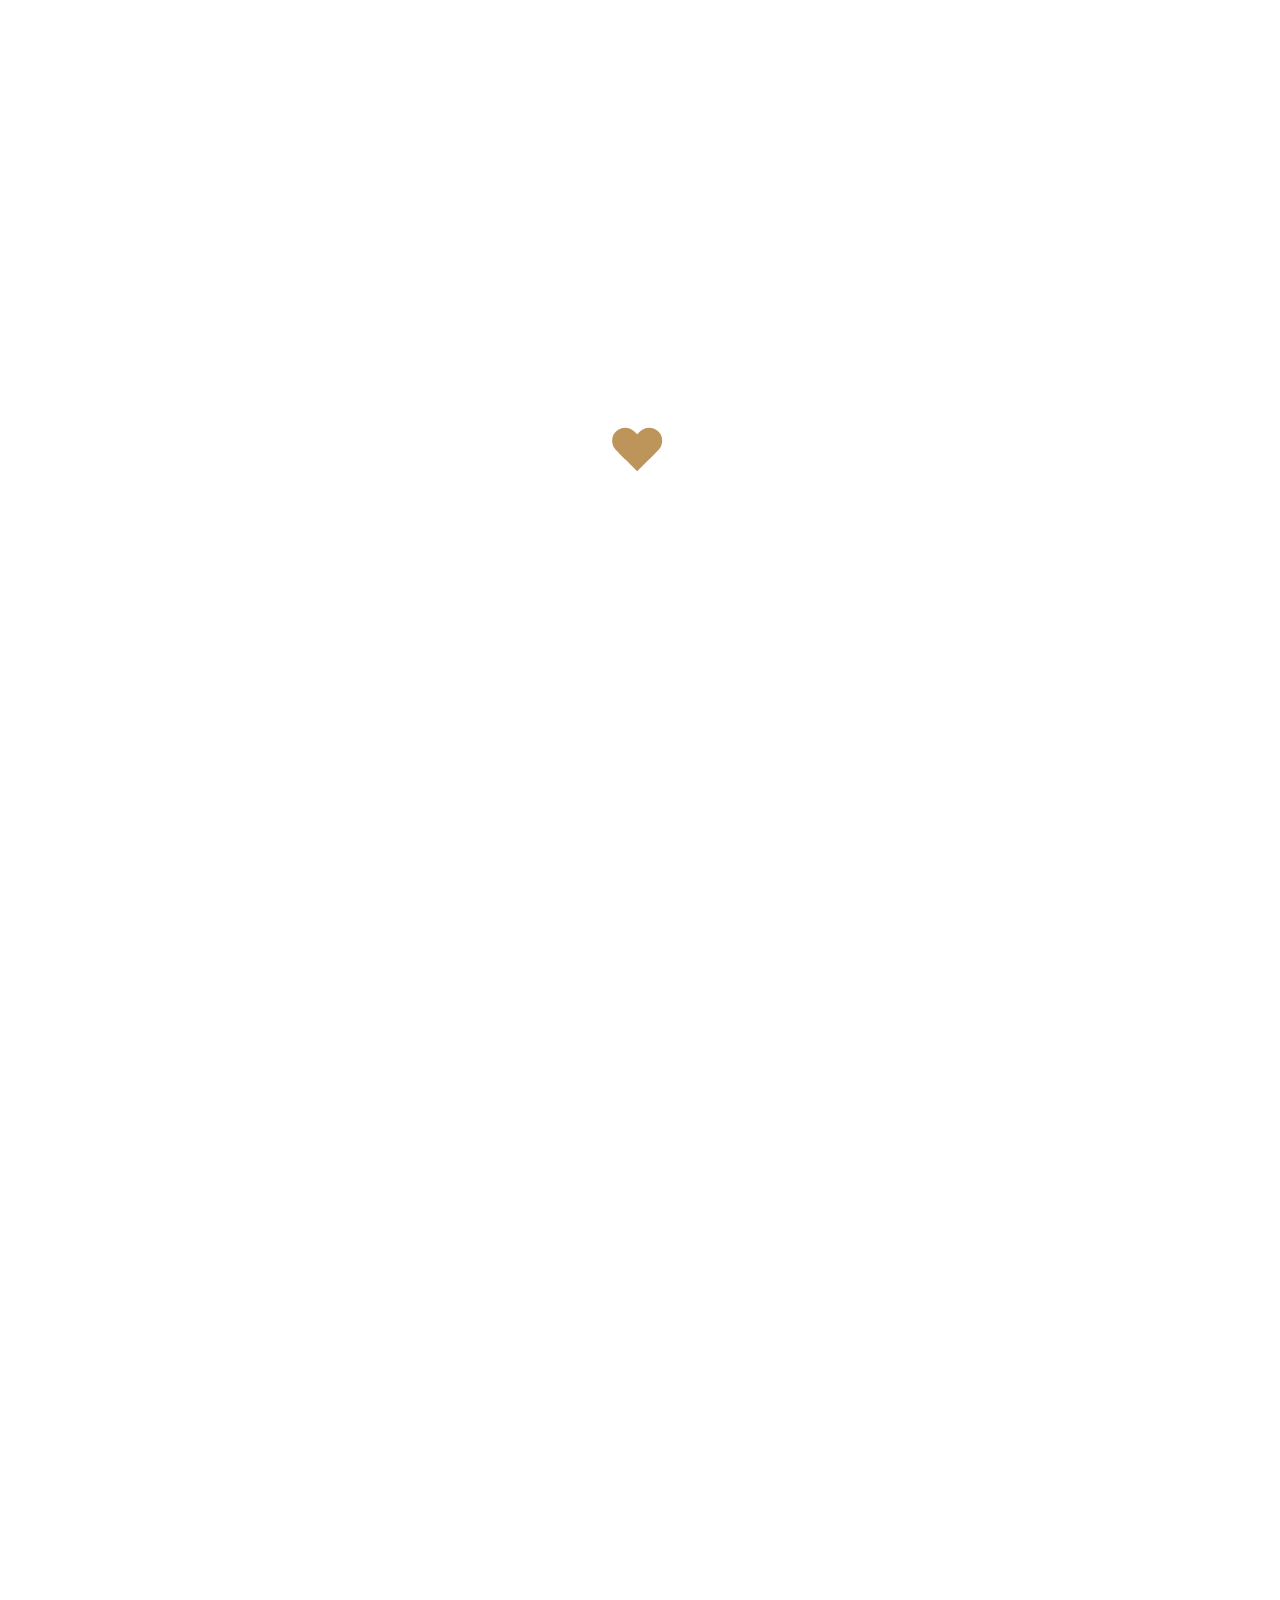
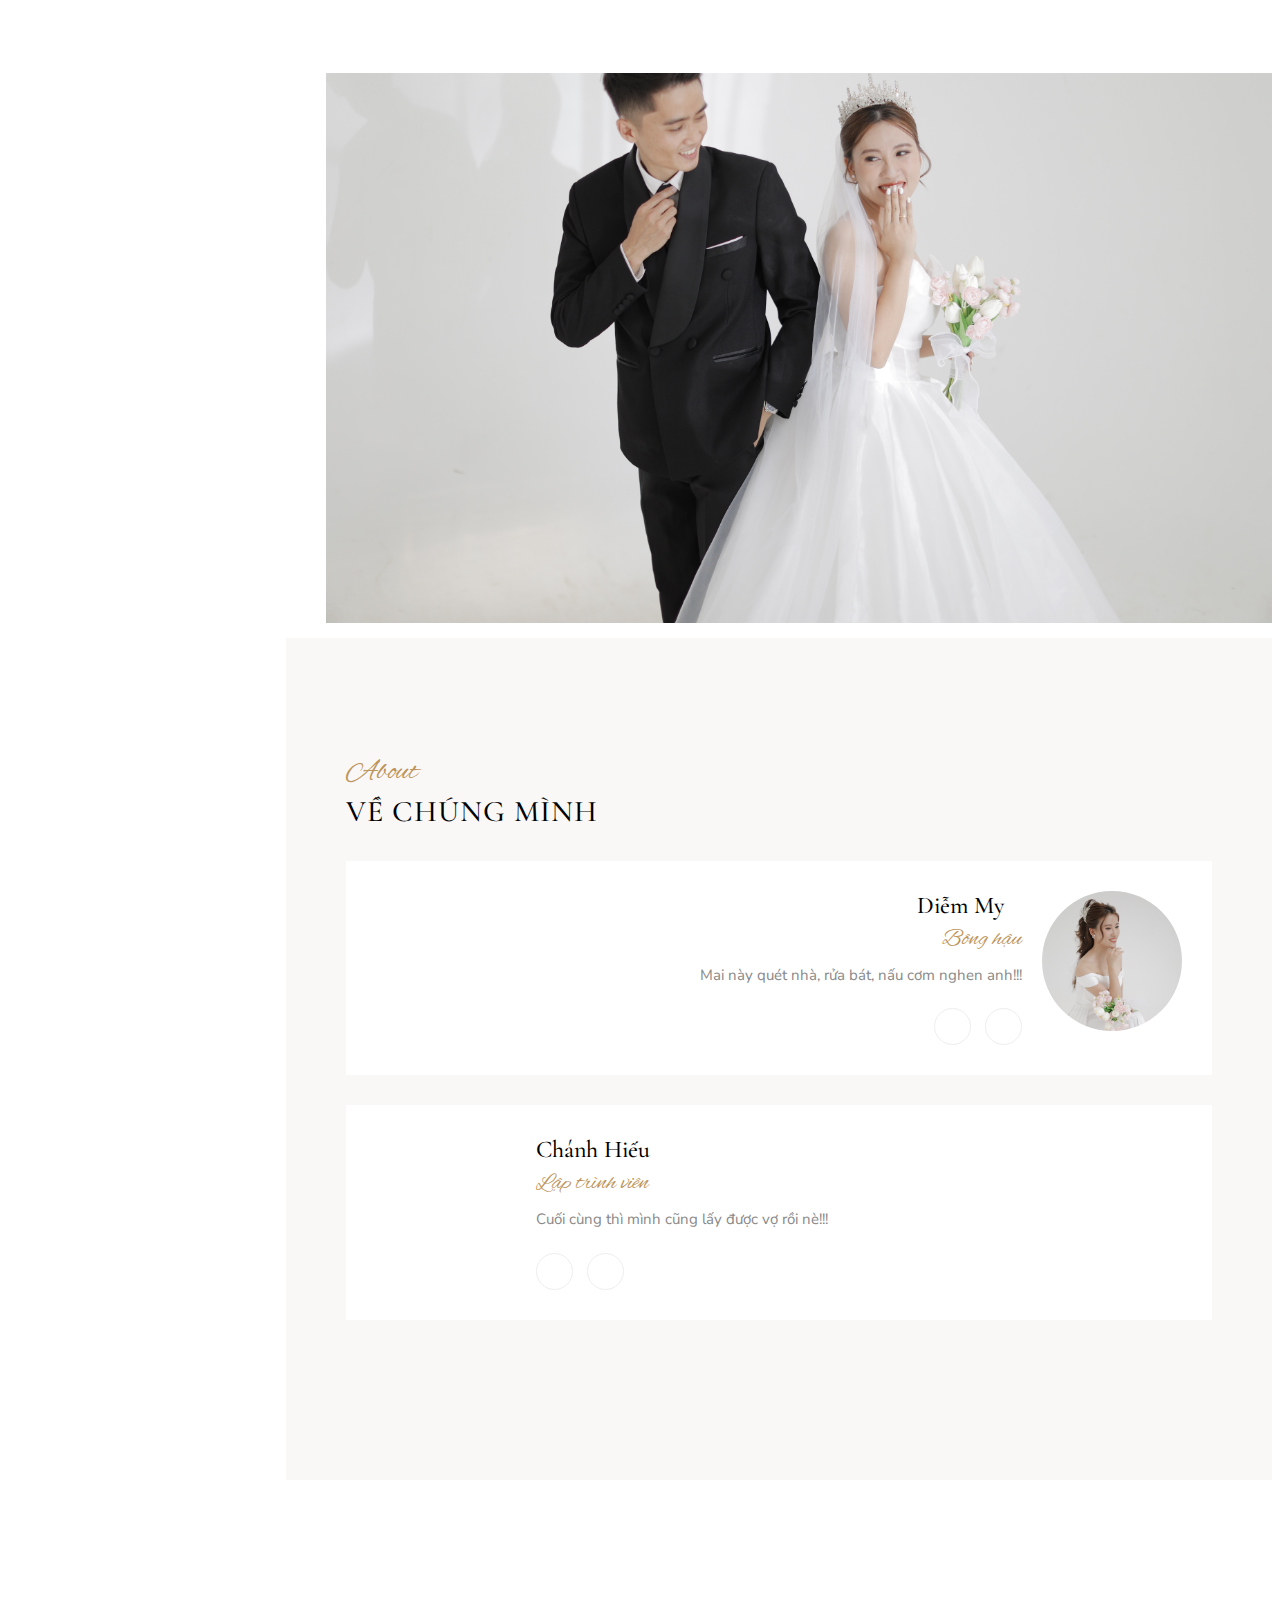
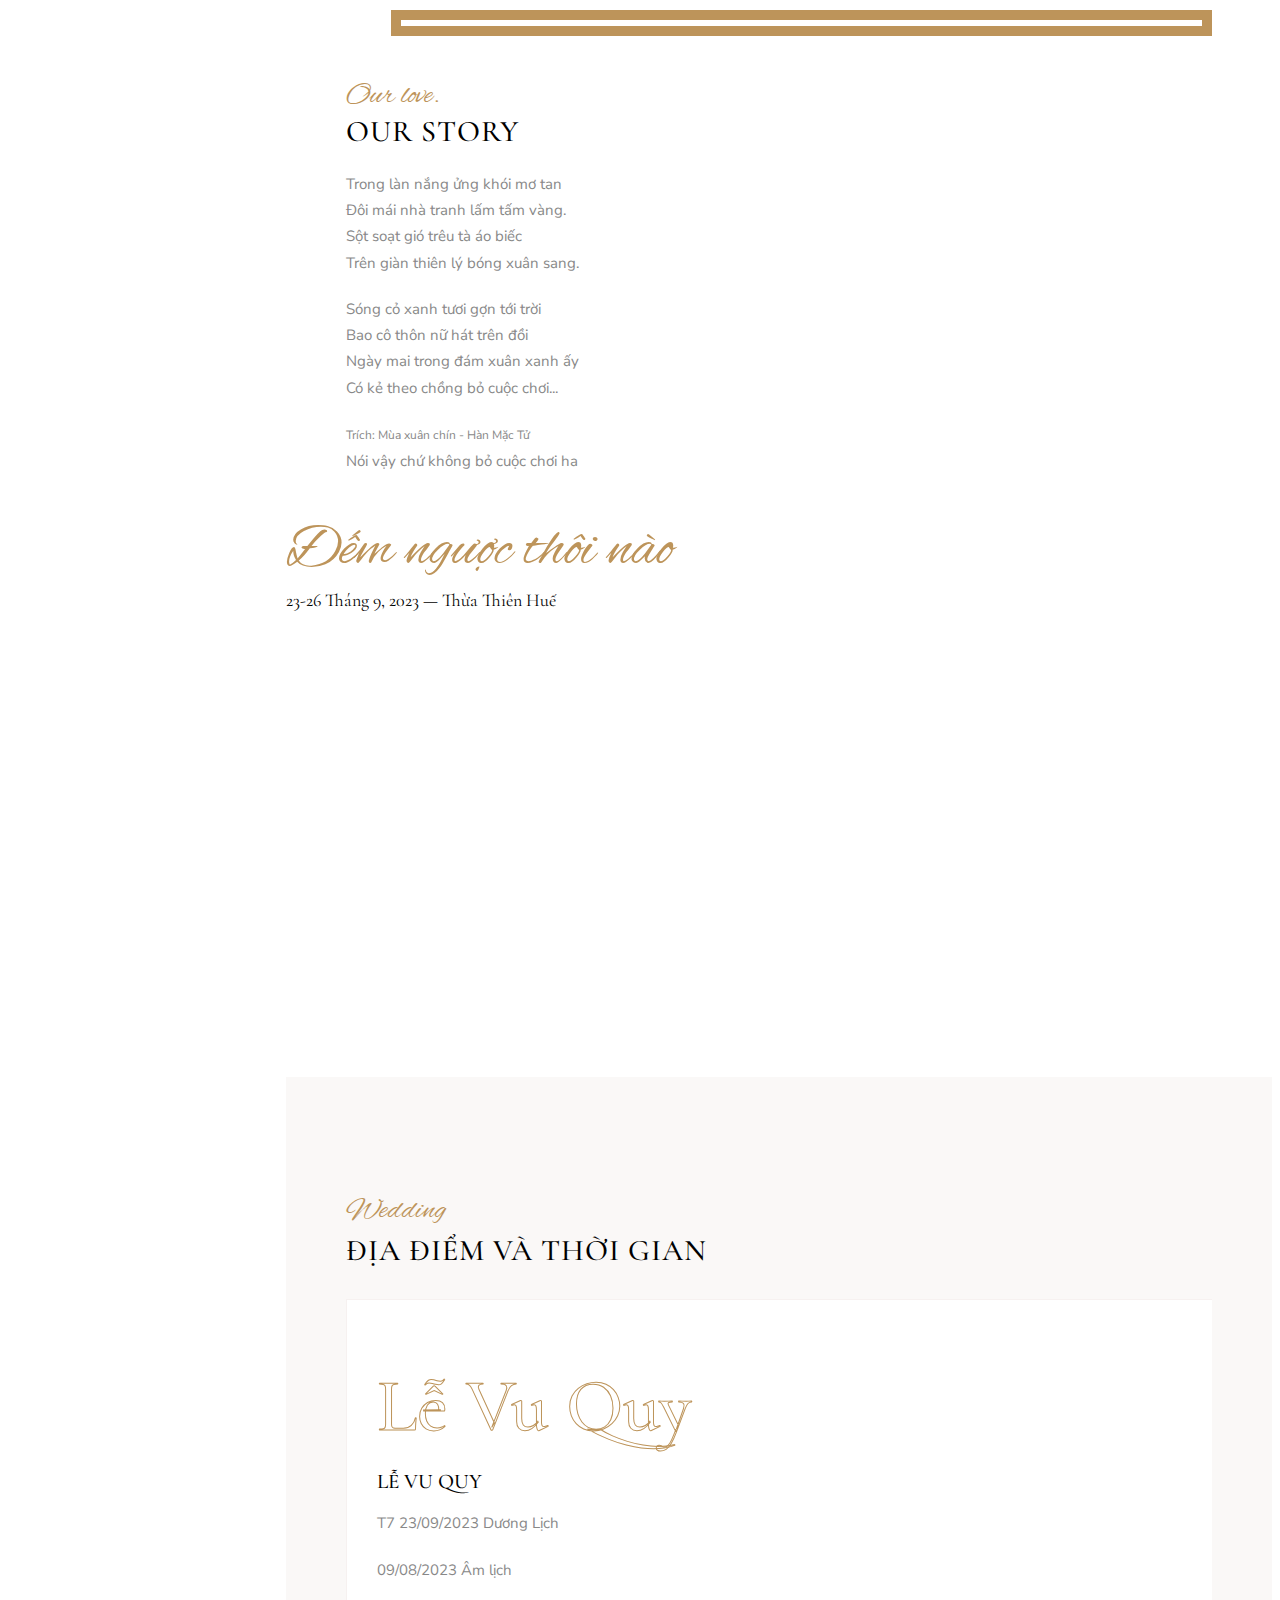
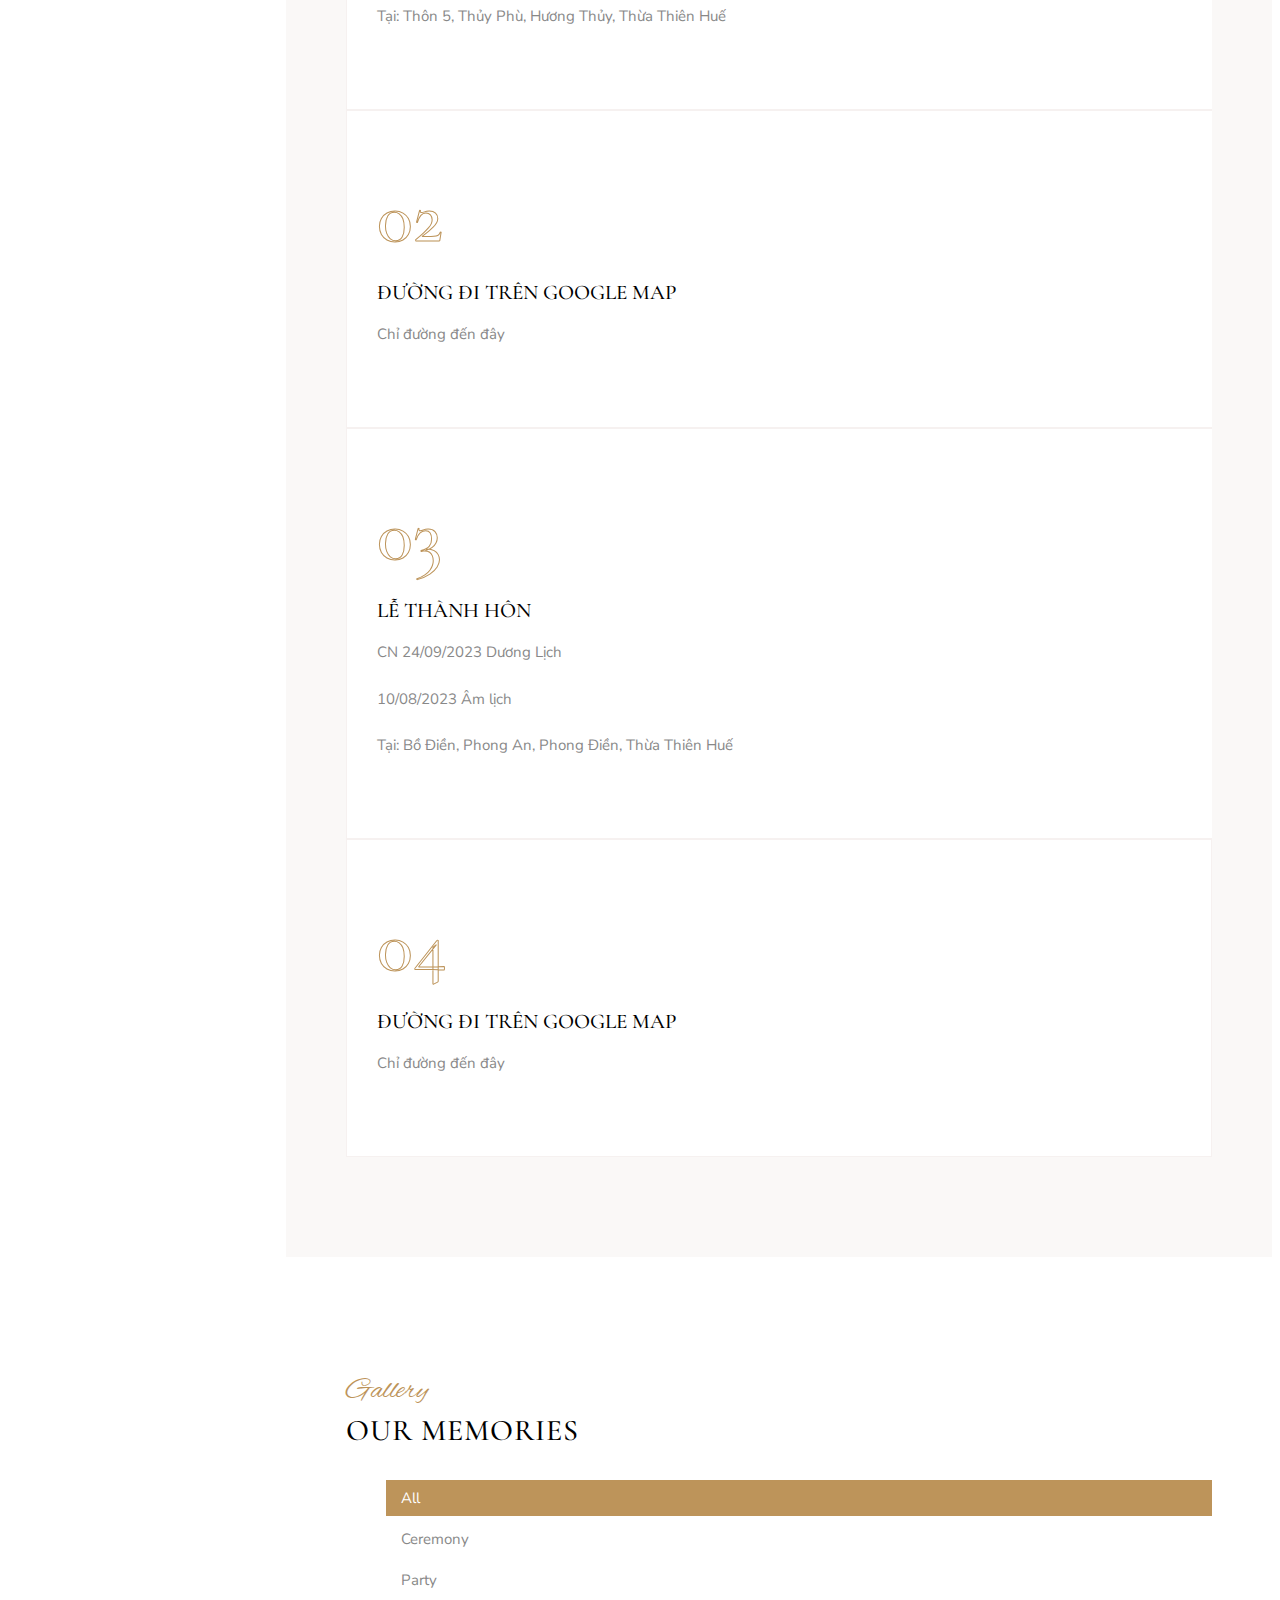
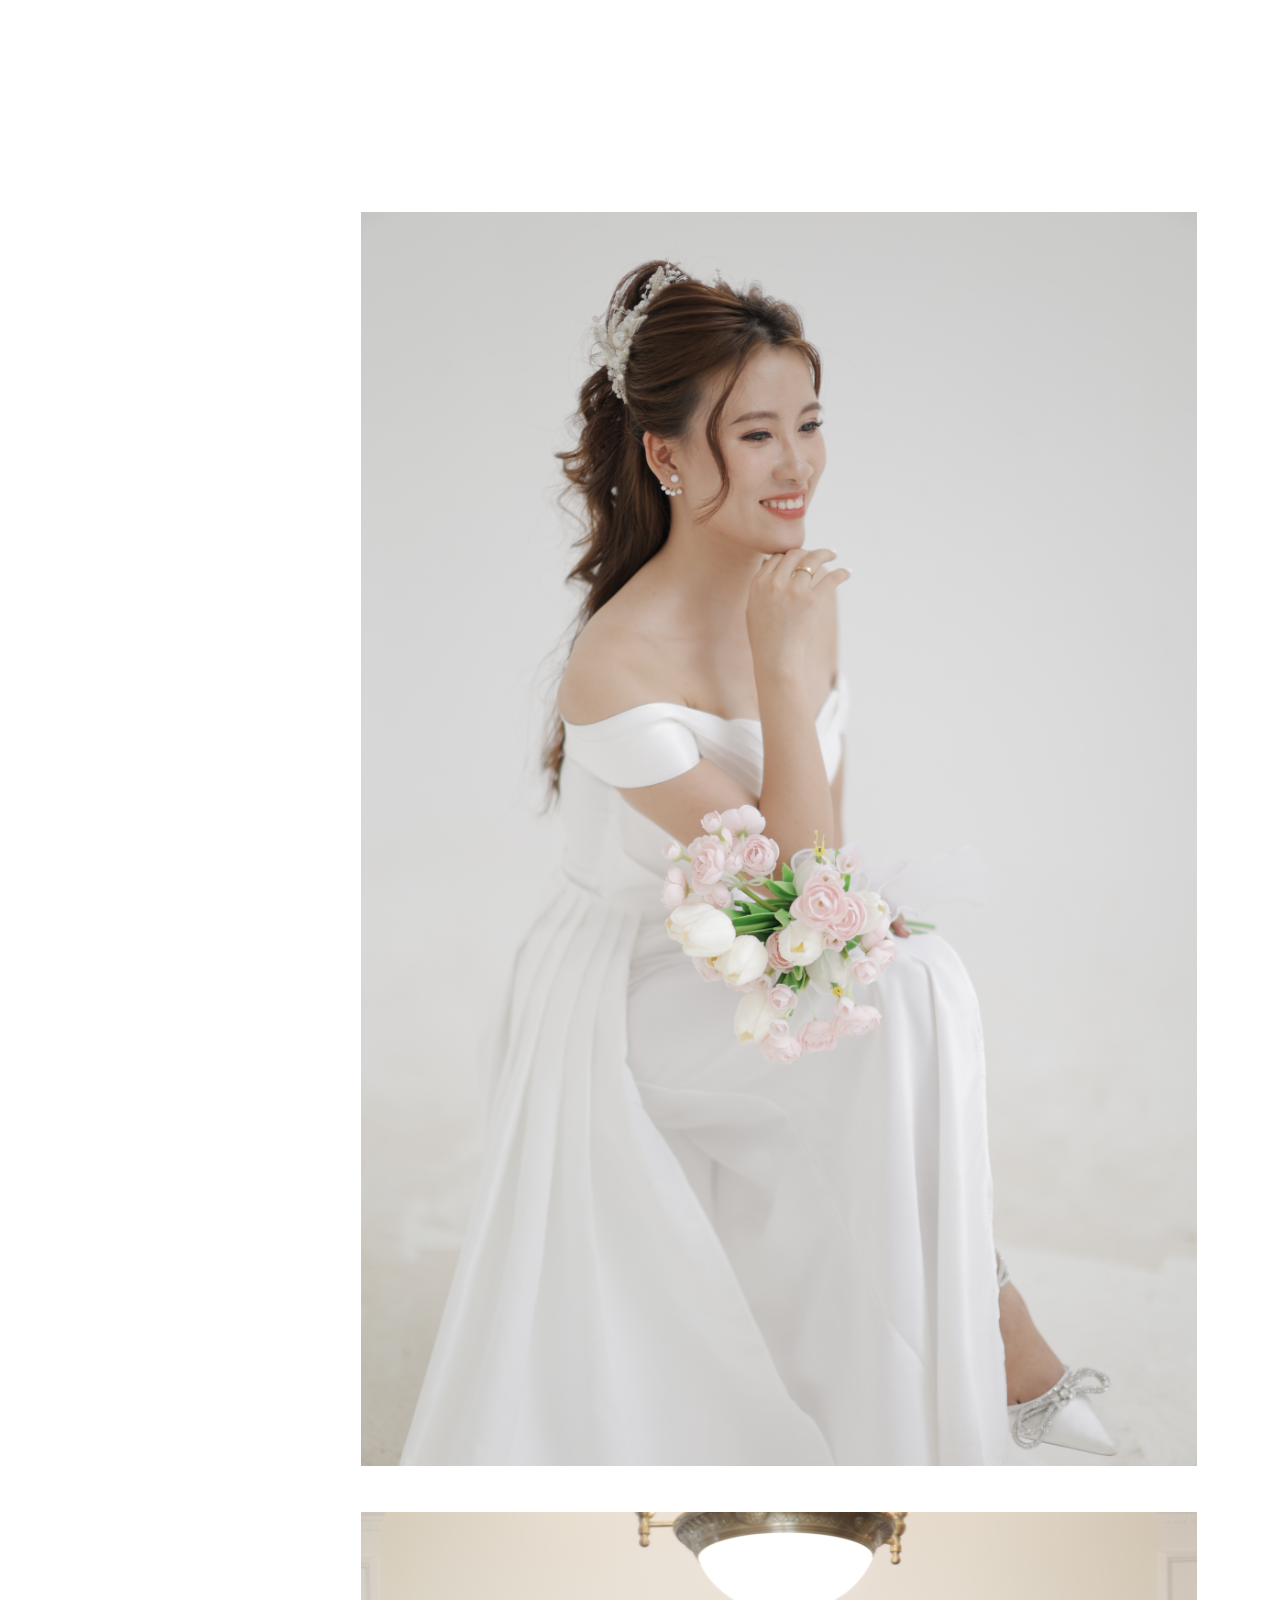
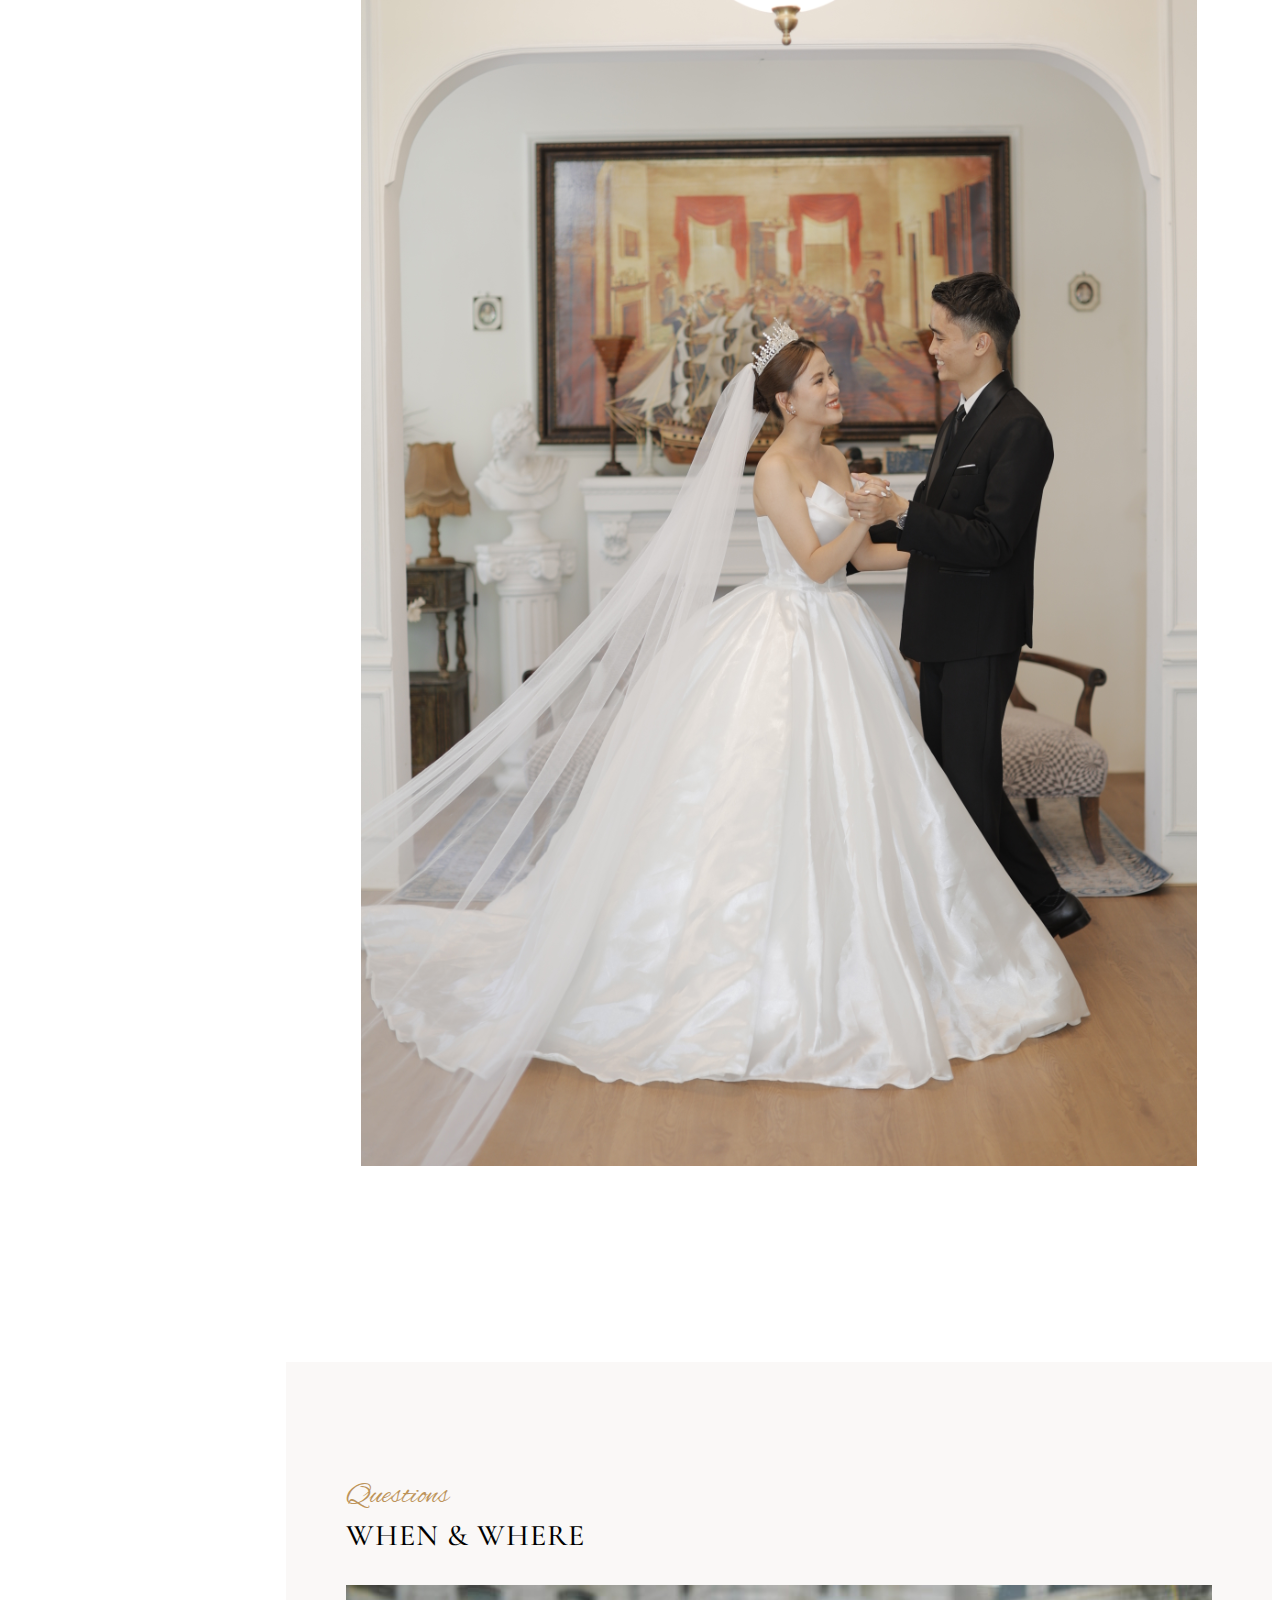
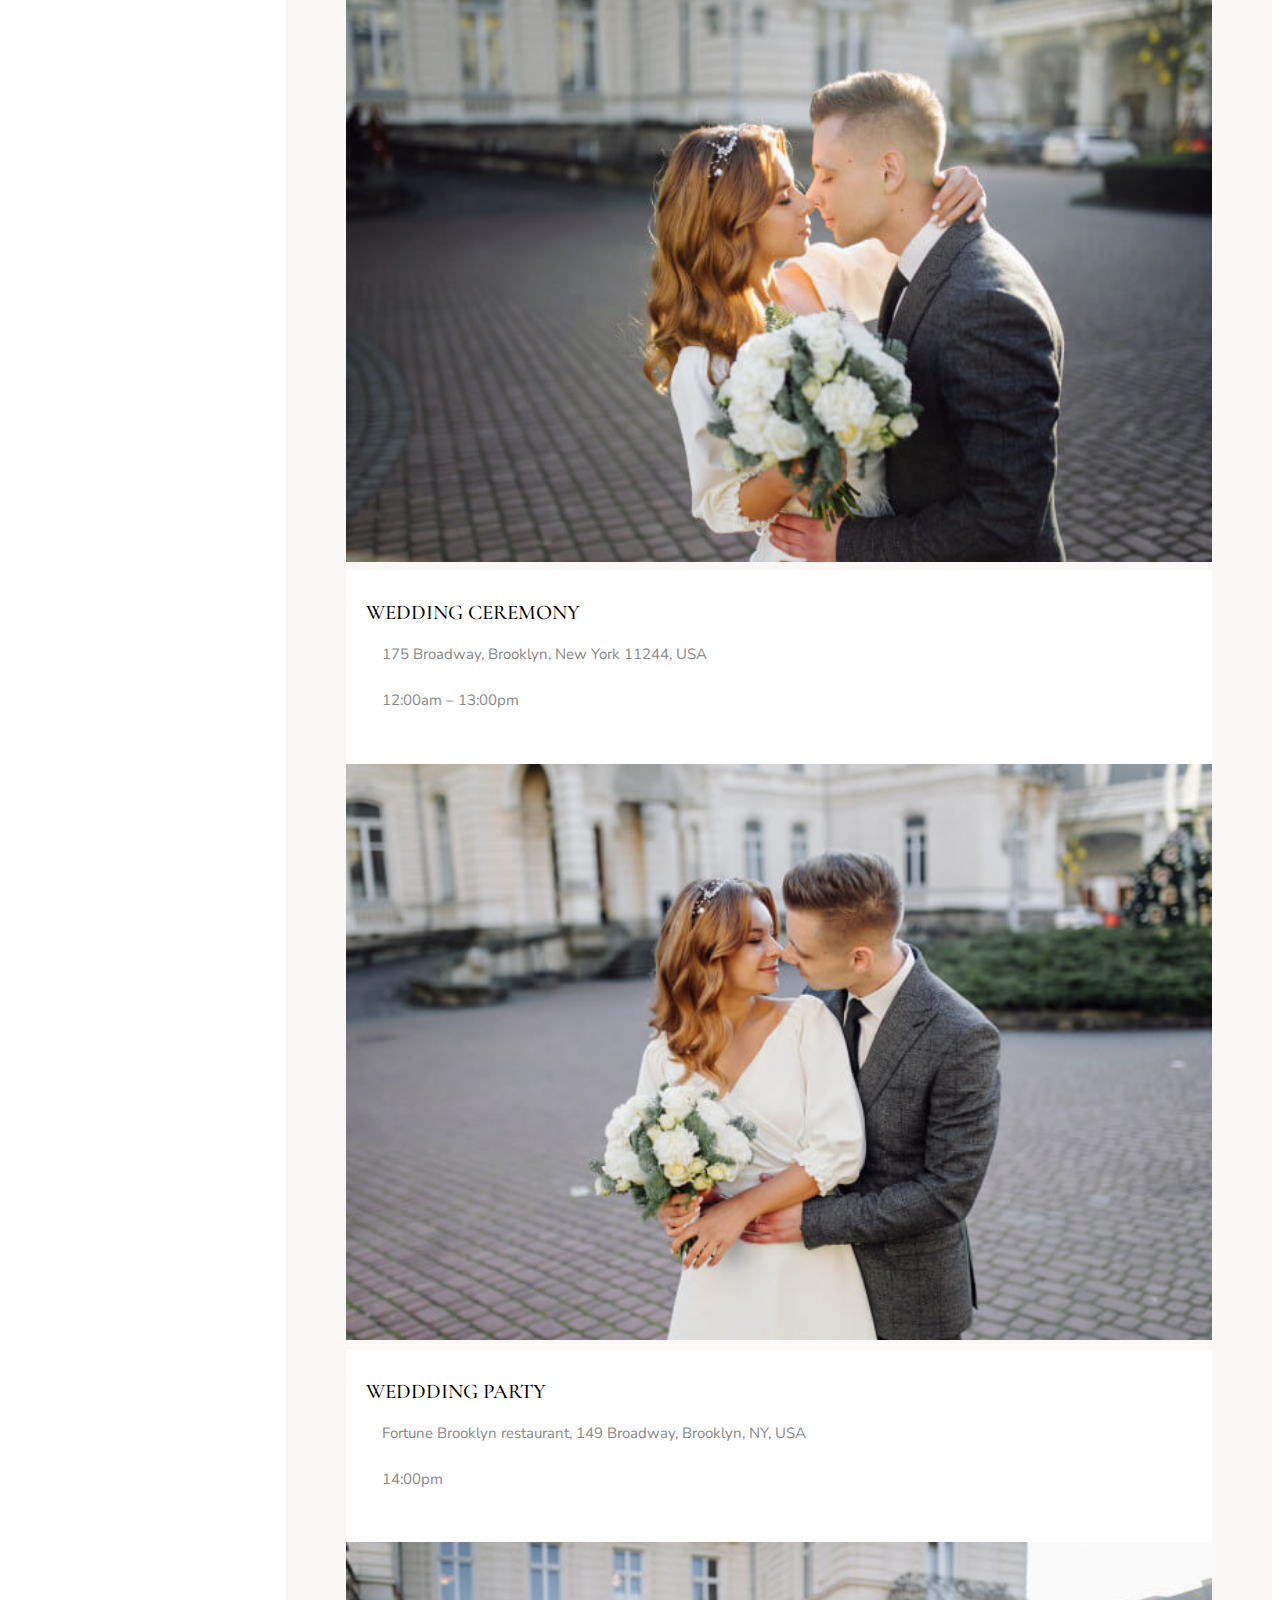
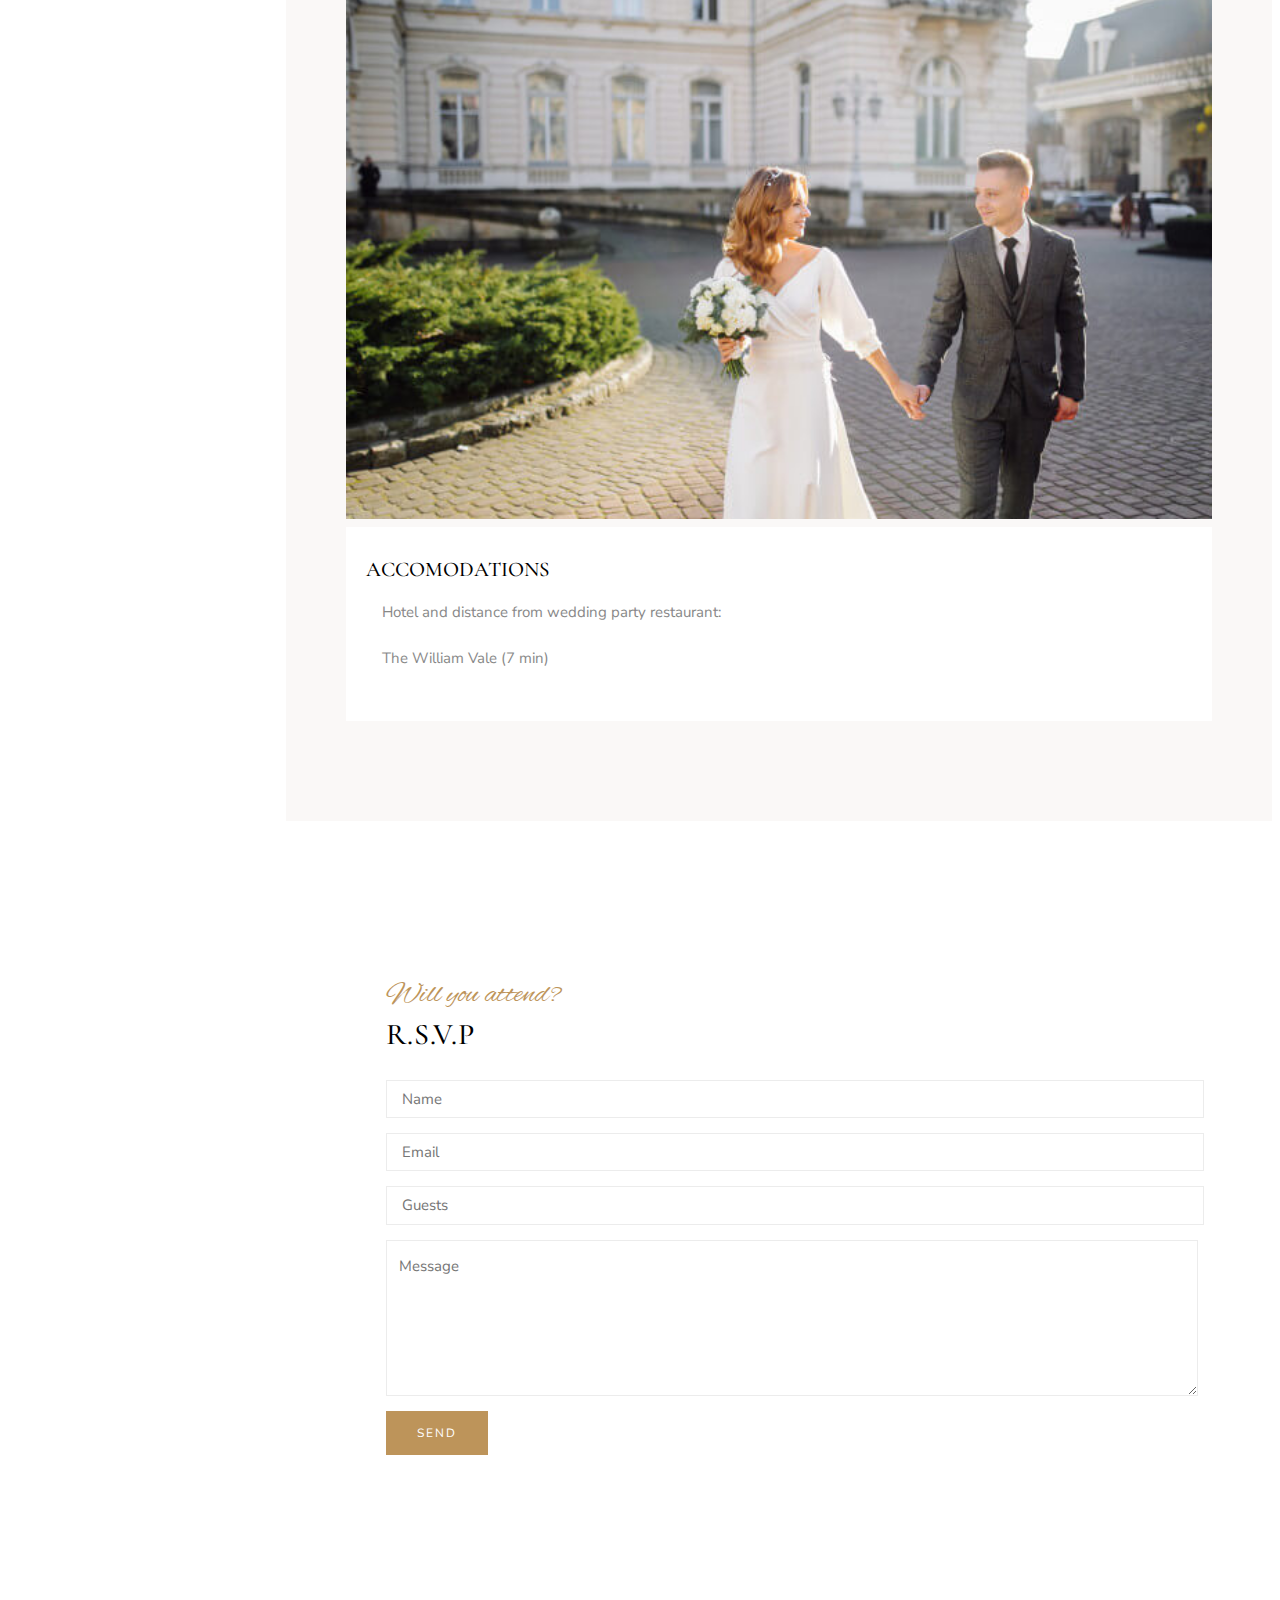
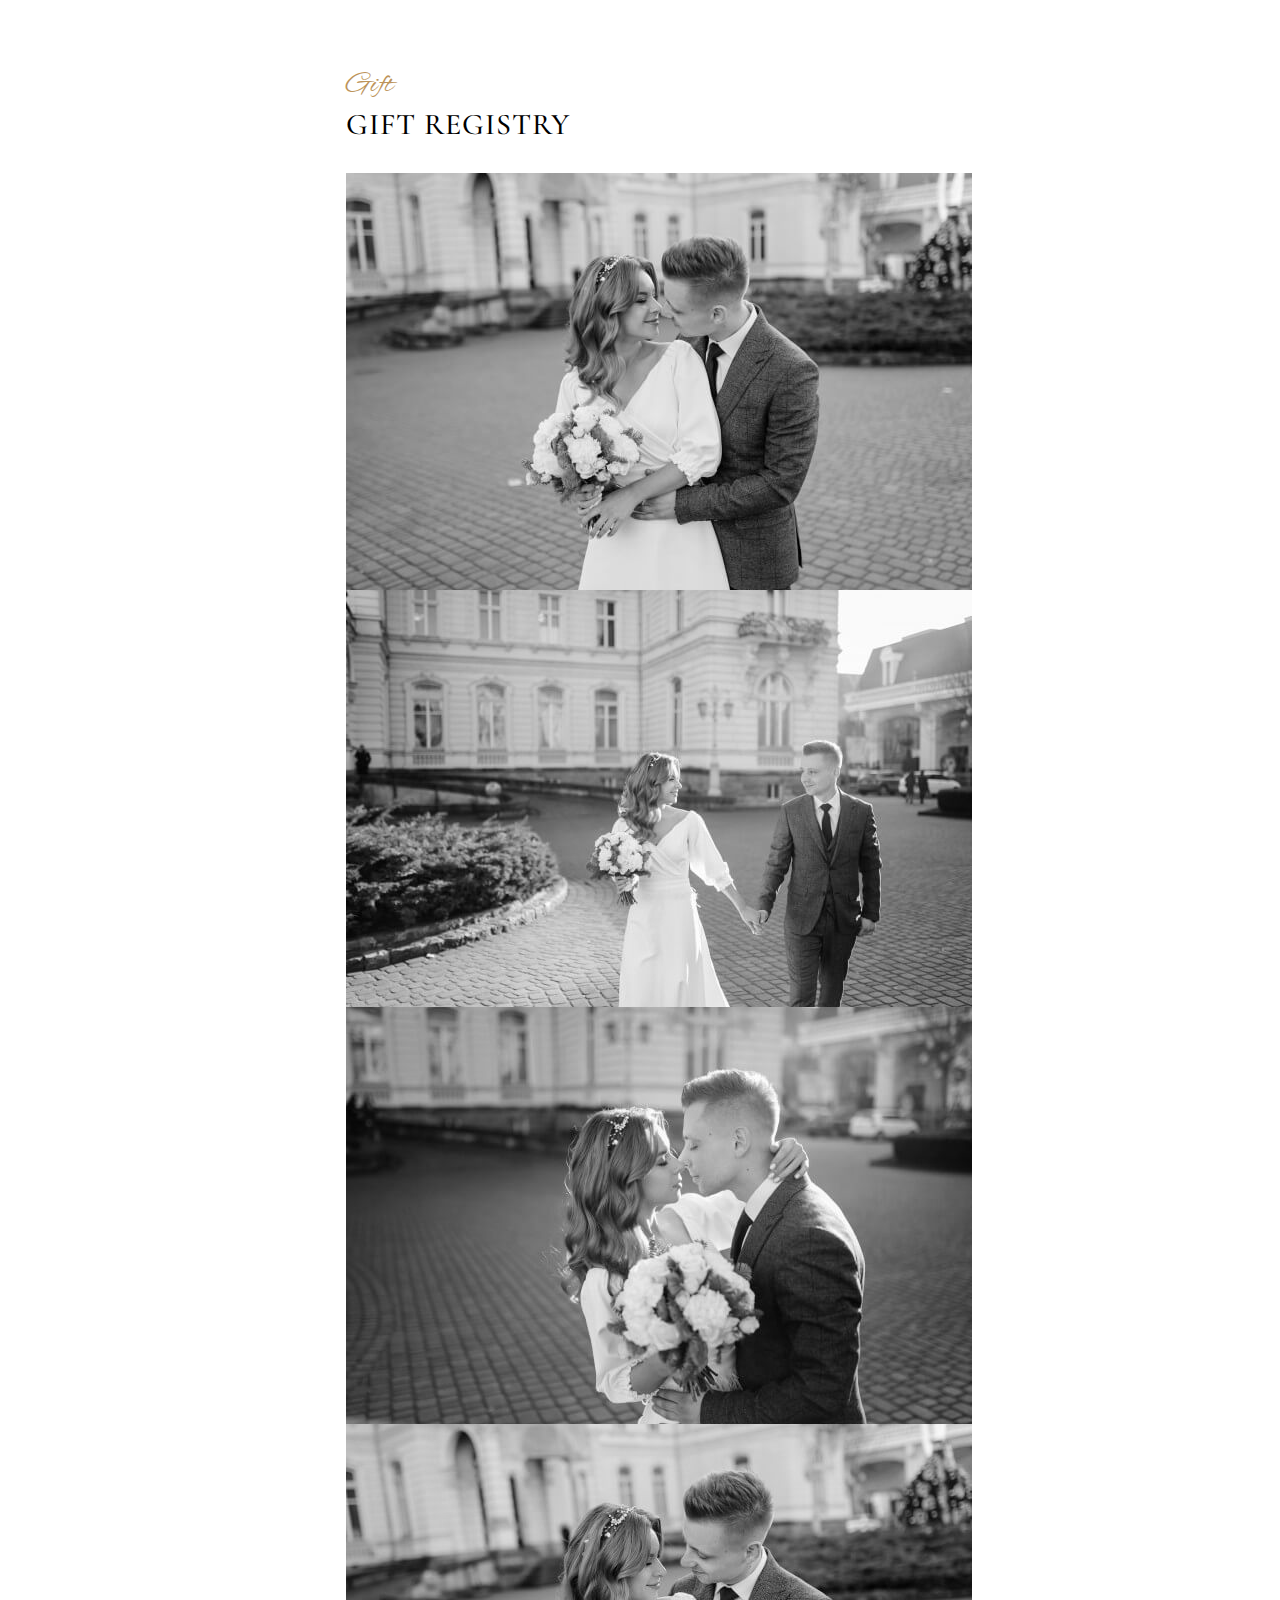
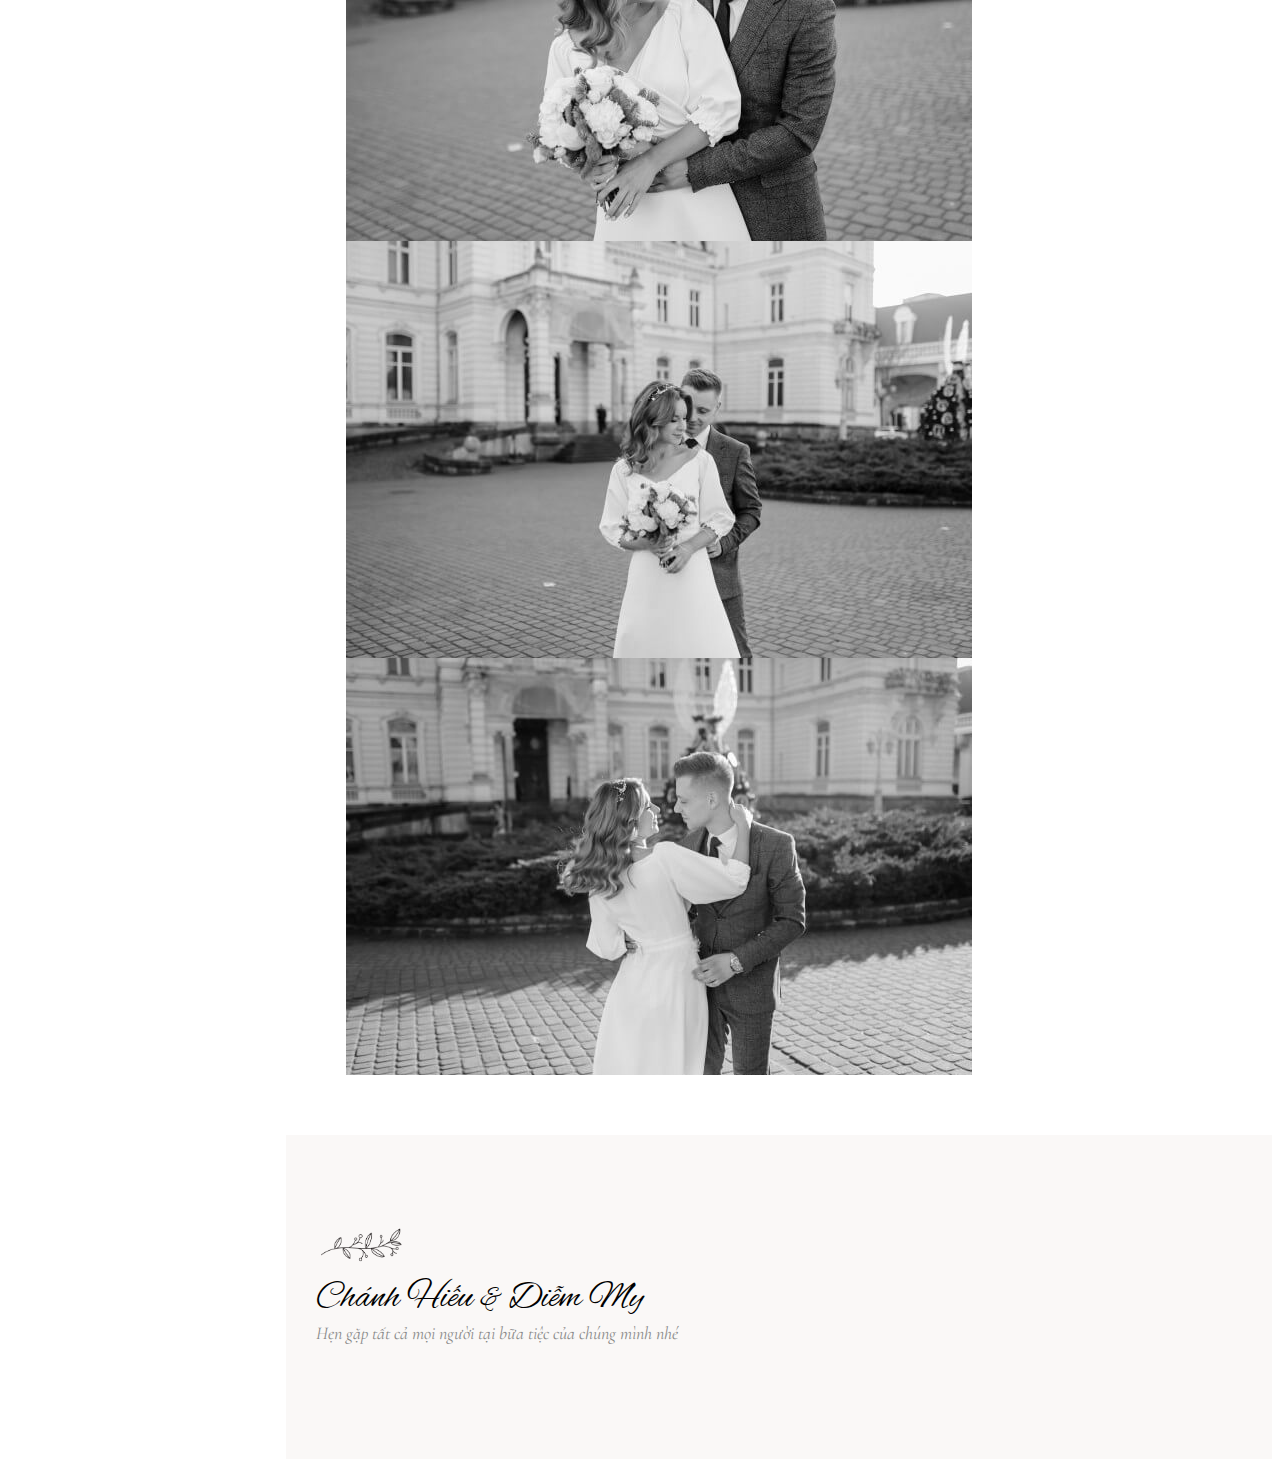
==== commit 59ab5232: "fix image 2" ====
--- a/index.html
+++ b/index.html
@@ -65,7 +65,7 @@
                     <!-- Slider -->
                     <div class="flexslider js-fullheight">
                         <ul class="slides">
-                            <li style="background-image: url(/my_wedding/_11A4705.JPG);">
+                            <li style="background-image: url(./my_wedding/_11A4705.JPG);">
                                 <div class="overlay"></div>
                                 <div class="container-fluid">
                                     <div class="row">
@@ -80,7 +80,7 @@
                                     </div>
                                 </div>
                             </li>
-                            <li style="background-image: url(/my_wedding/_11A4284.JPG);">
+                            <li style="background-image: url(./my_wedding/_11A4284.JPG);">
                                 <div class="overlay"></div>
                                 <div class="container-fluid">
                                     <div class="row">
@@ -95,7 +95,7 @@
                                     </div>
                                 </div>
                             </li>
-                            <li style="background-image: url(/my_wedding/_11A3992.JPG);">
+                            <li style="background-image: url(./my_wedding/_11A3992.JPG);">
                                 <div class="overlay"></div>
                                 <div class="container-fluid">
                                     <div class="row">
@@ -110,7 +110,7 @@
                                     </div>
                                 </div>
                             </li>
-                            <li style="background-image: url(/my_wedding/_11A4821.JPG);">
+                            <li style="background-image: url(./my_wedding/_11A4821.JPG);">
                                 <div class="overlay"></div>
                                 <div class="container-fluid">
                                     <div class="row">
@@ -141,7 +141,7 @@
                     <div class="row mb-60">
                         <div class="col-md-6">
                             <div class="item toright mb-30 animate-box" data-animate-effect="fadeInLeft">
-                                <div class="img"> <img src="/_11A4594.JPG" alt=""> </div>
+                                <div class="img"> <img src="./my_wedding/_11A4594.JPG" alt=""> </div>
                                 <div class="info valign">
                                     <div class="full-width">
                                         <h6>Diễm My <i class="ti-heart"></i></h6> <span>Bông hậu</span>
@@ -392,7 +392,7 @@
                         <div class="col-md-3 gallery-item party">
                             <a href="./_11A4594.JPG" class="img-zoom">
                                 <div class="gallery-box">
-                                    <div class="gallery-img"> <img src="./_11A4594.JPG" class="img-fluid mx-auto d-block" alt=""> </div>
+                                    <div class="gallery-img"> <img src="/my_wedding/_11A4594.JPG" class="img-fluid mx-auto d-block" alt=""> </div>
                                     <div class="gallery-detail">
                                         <h4 class="mb-0">Wedding Party</h4> </div>
                                 </div>
@@ -401,16 +401,16 @@
                         <div class="col-md-3 gallery-item ceremony">
                             <a href="_11A5071.JPG" class="img-zoom">
                                 <div class="gallery-box">
-                                    <div class="gallery-img"> <img src="_11A5071.JPG" class="img-fluid mx-auto d-block" alt=""> </div>
+                                    <div class="gallery-img"> <img src="/my_wedding/_11A5071.JPG" class="img-fluid mx-auto d-block" alt=""> </div>
                                     <div class="gallery-detail">
                                         <h4 class="mb-0">Wedding Ceremony</h4> </div>
                                 </div>
                             </a>
                         </div>
                         <div class="col-md-3 gallery-item party">
-                            <a href="_11A4061.JPG" class="img-zoom">
+                            <a href="/my_wedding/_11A4061.JPG" class="img-zoom">
                                 <div class="gallery-box">
-                                    <div class="gallery-img"> <img src="_11A4061.JPG" class="img-fluid mx-auto d-block" alt=""> </div>
+                                    <div class="gallery-img"> <img src="/my_wedding/_11A4061.JPG" class="img-fluid mx-auto d-block" alt=""> </div>
                                     <div class="gallery-detail">
                                         <h4 class="mb-0">Wedding Party</h4> </div>
                                 </div>
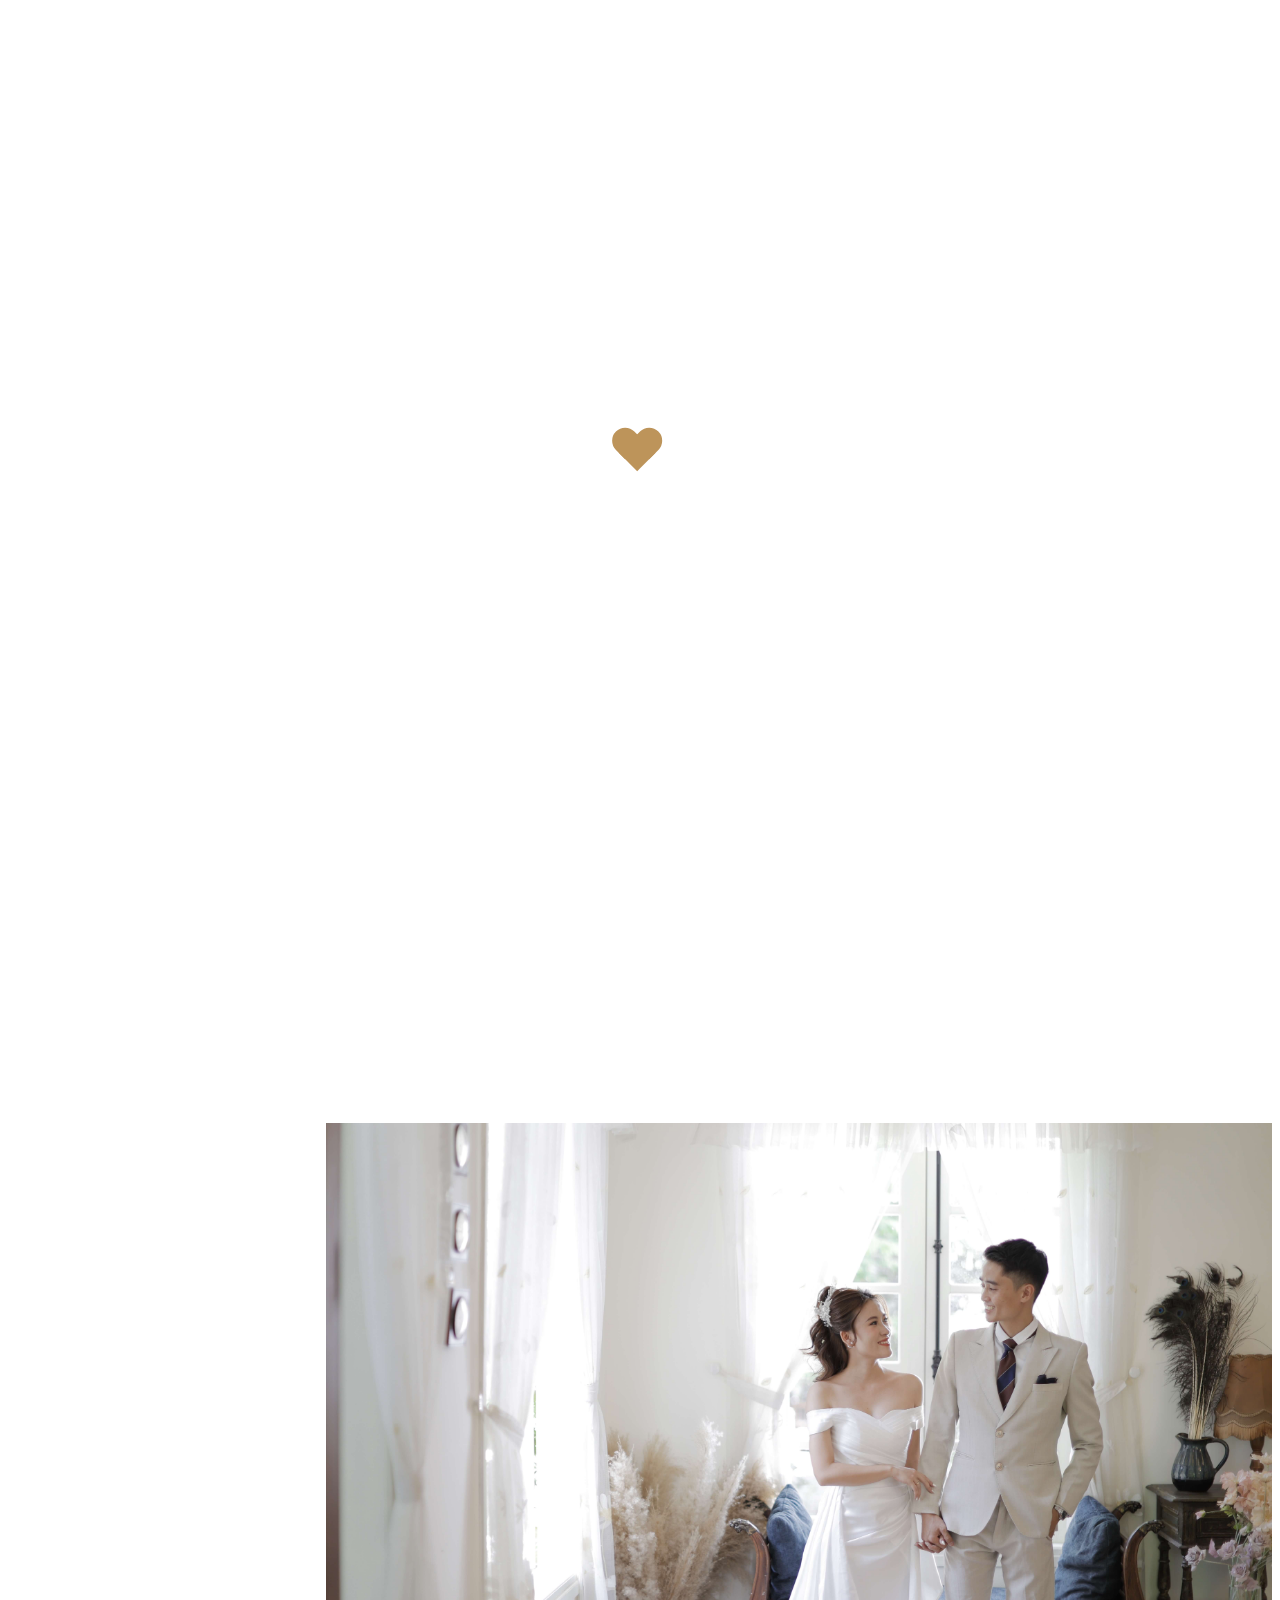
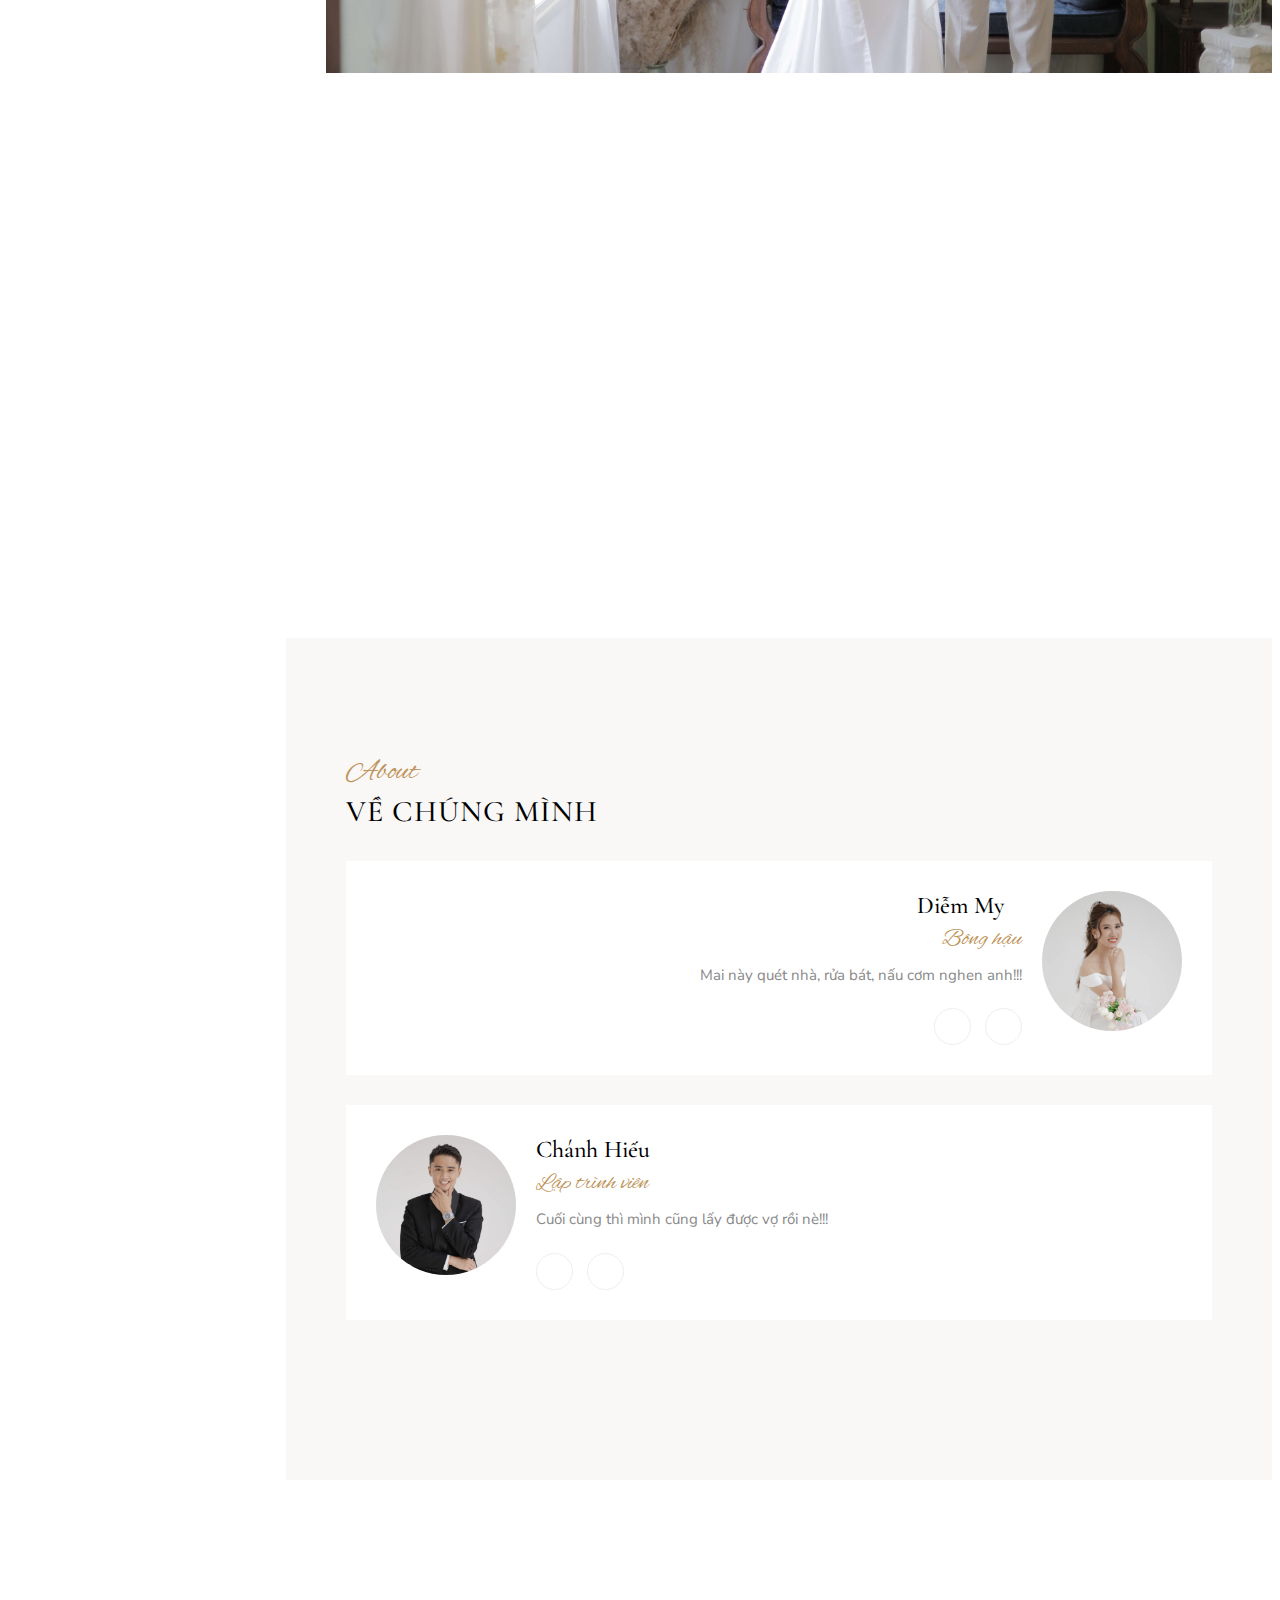
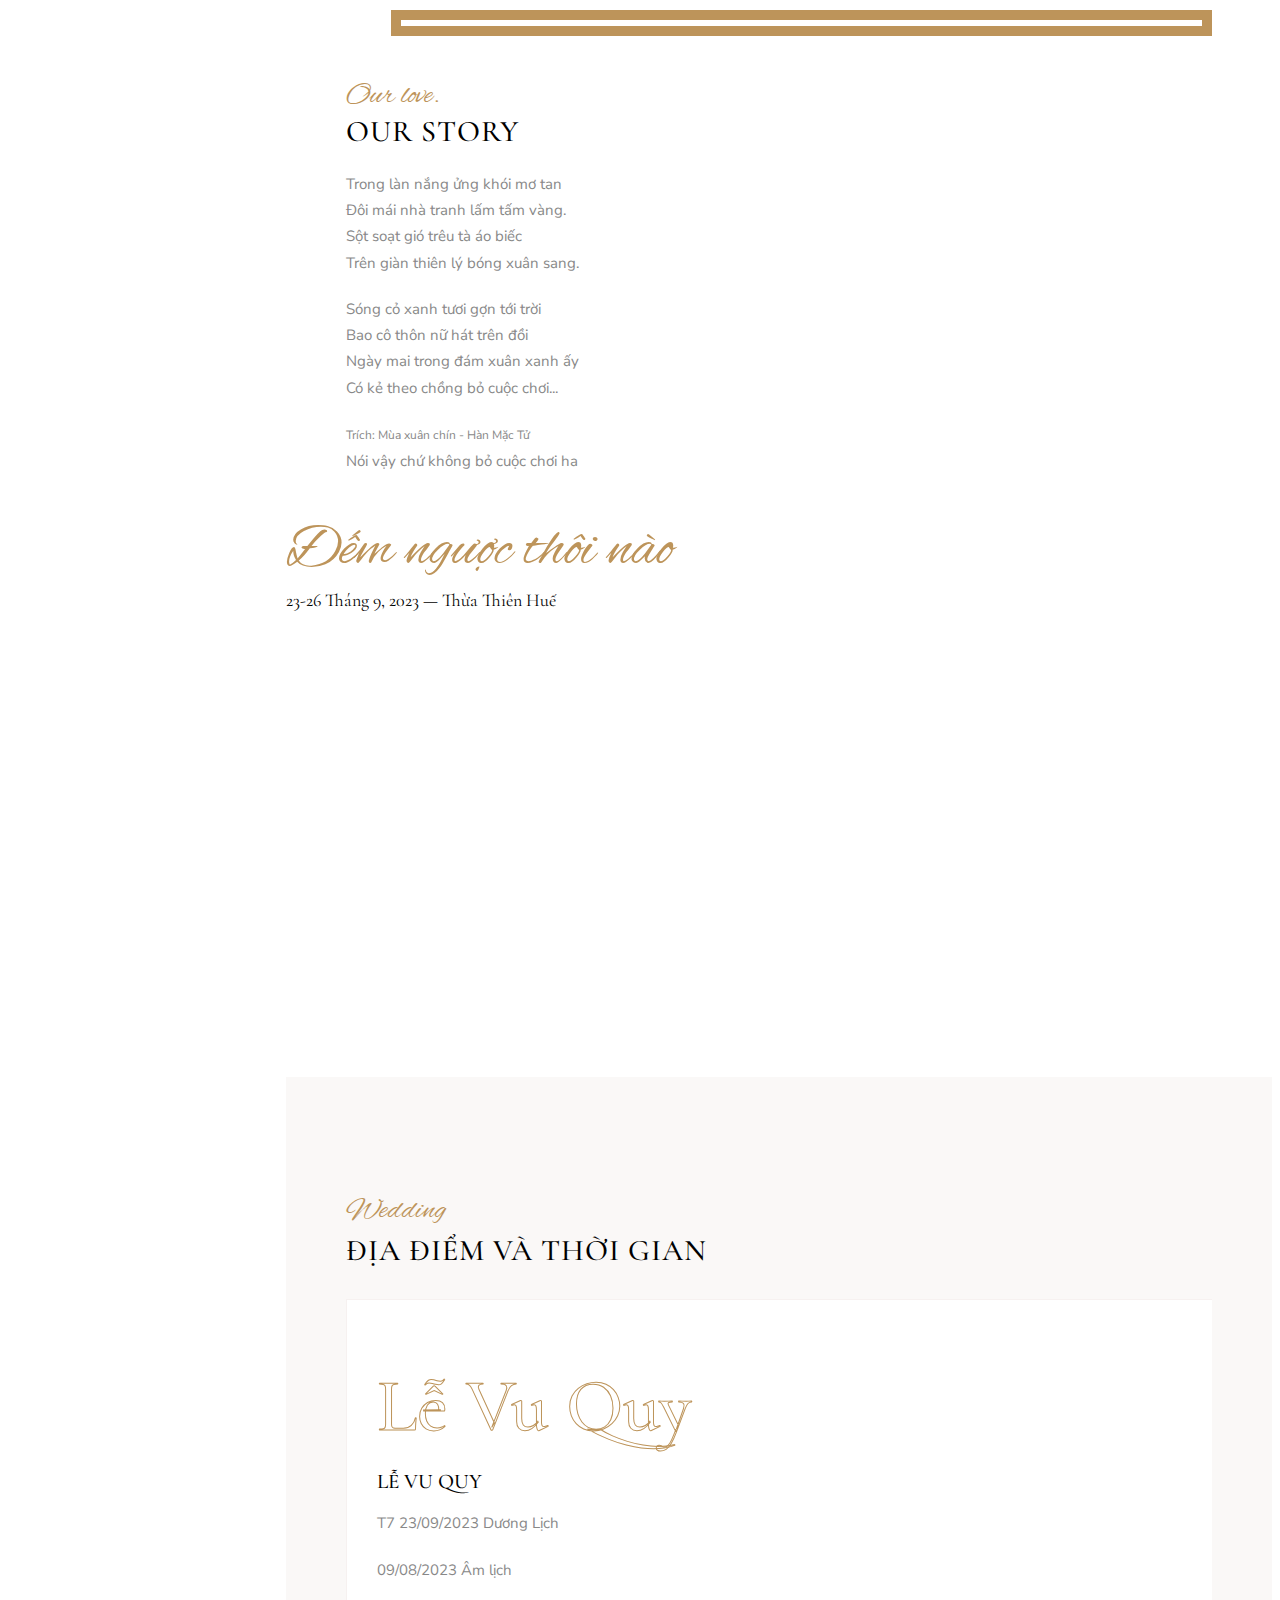
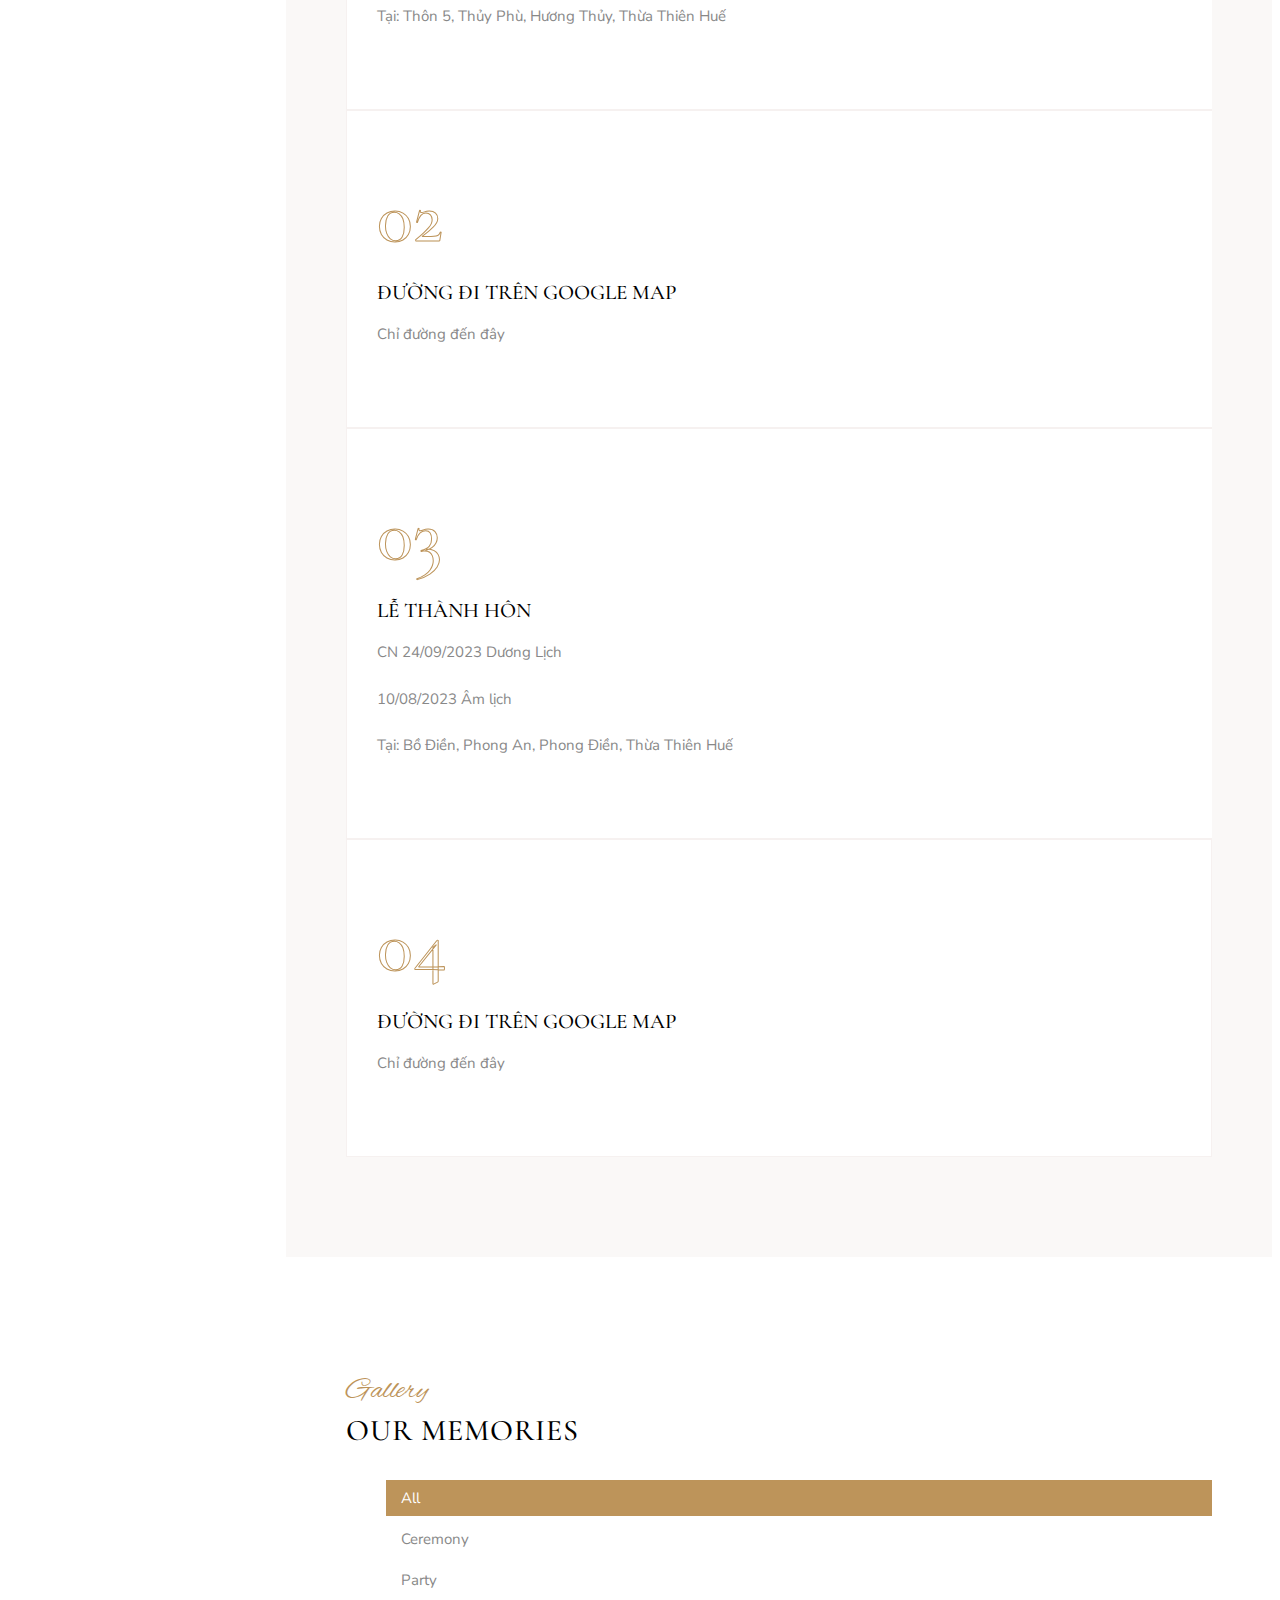
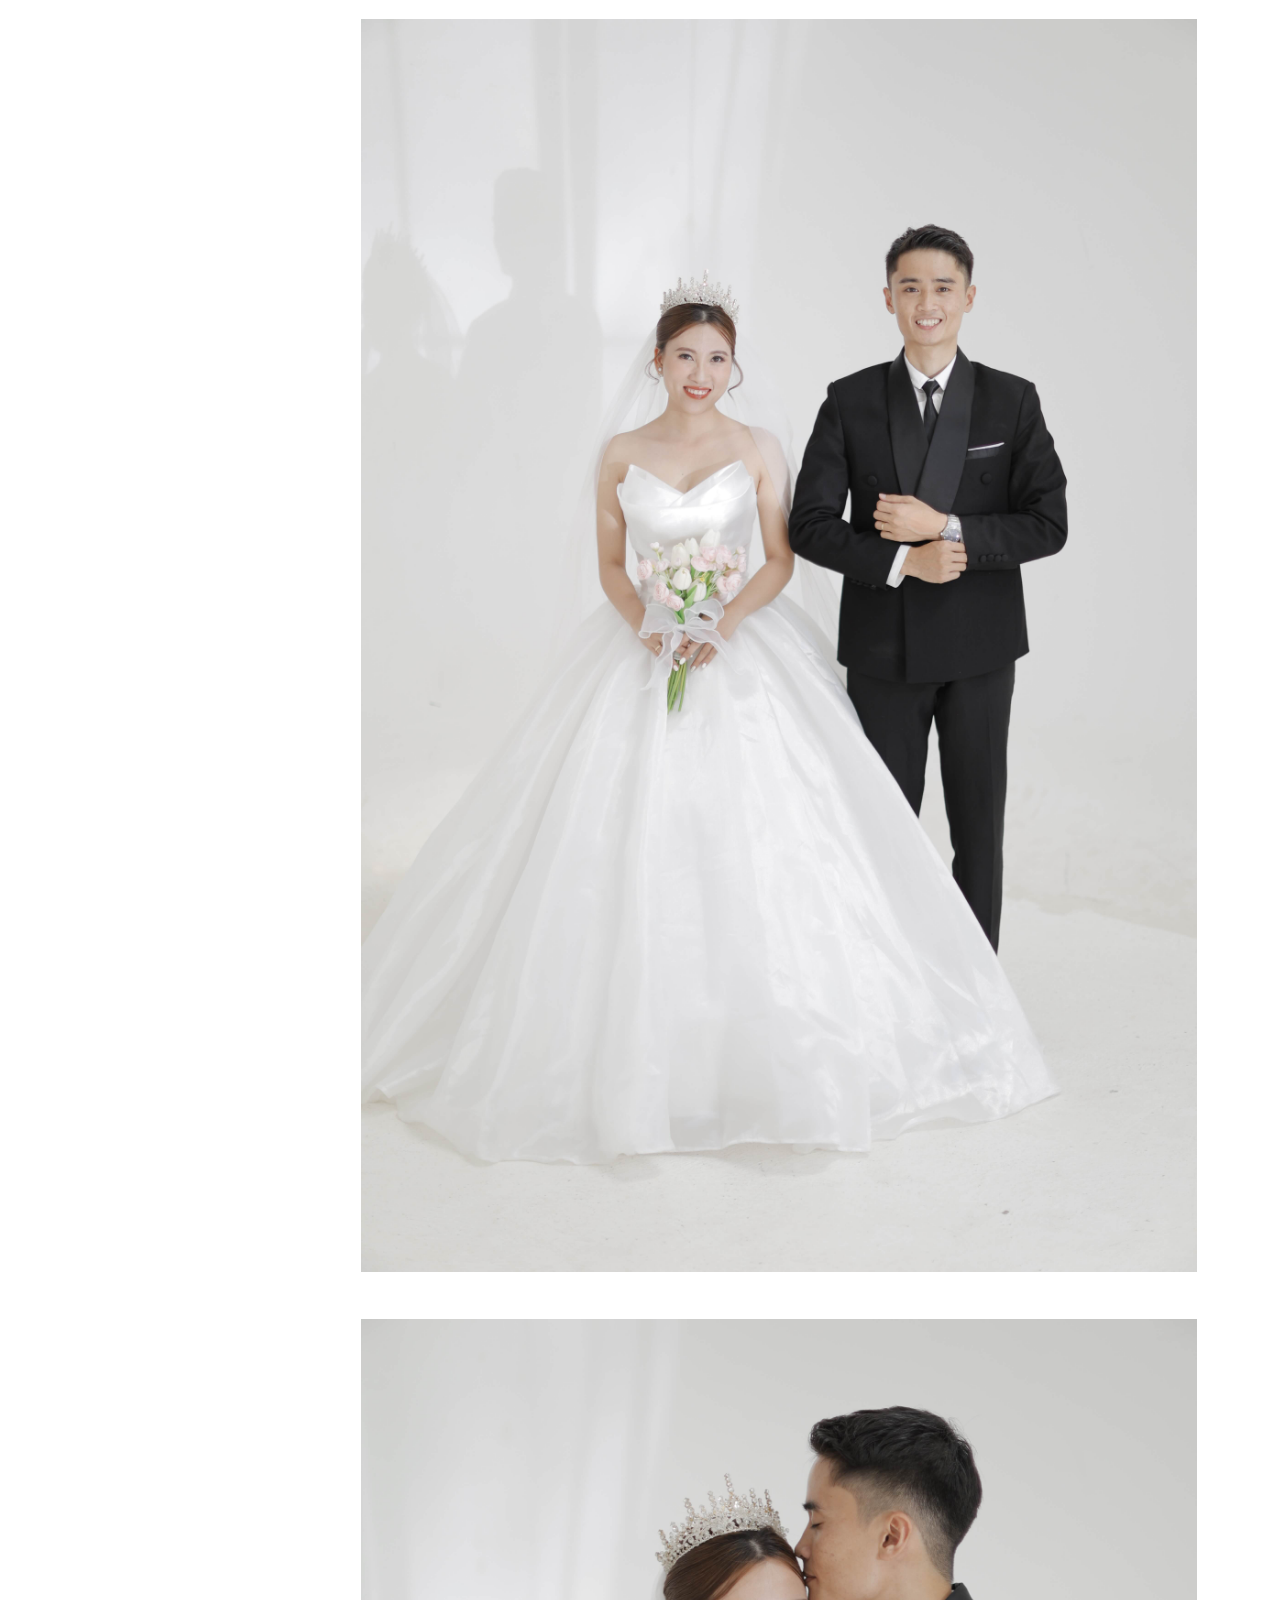
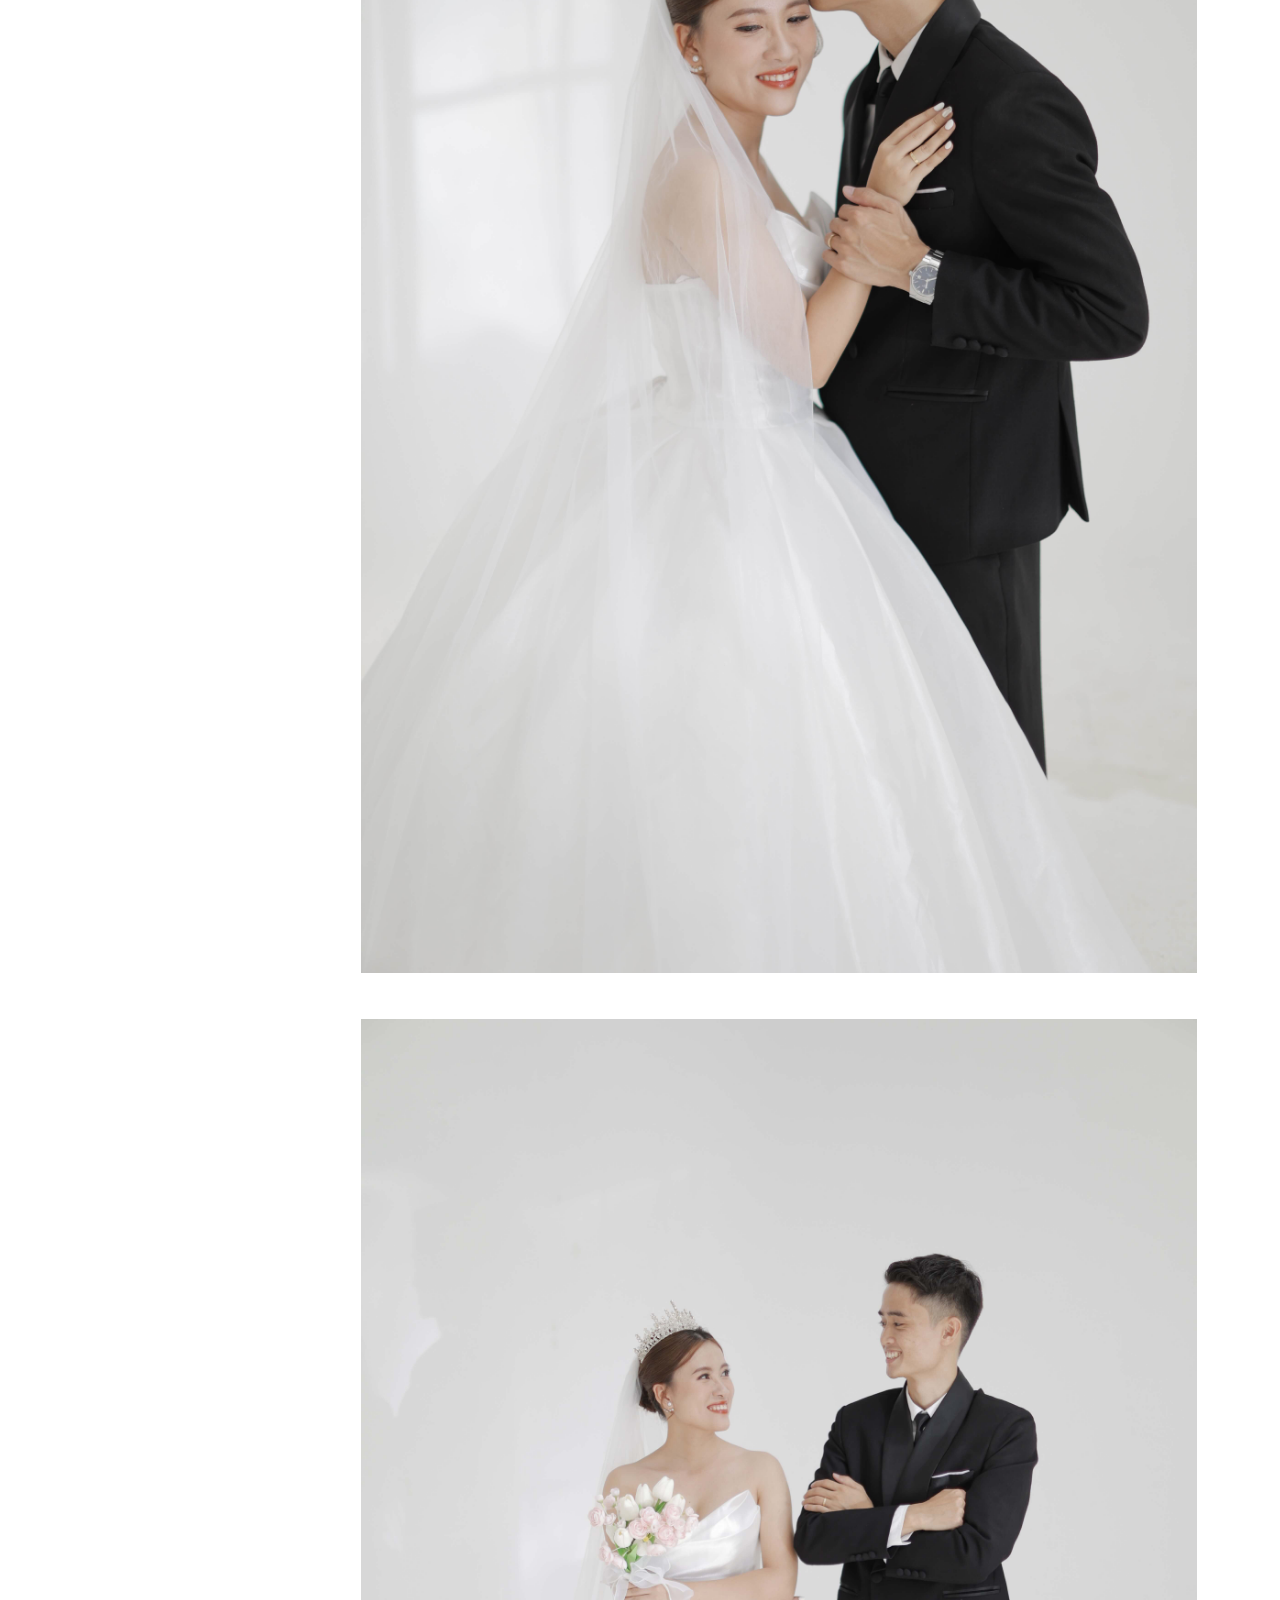
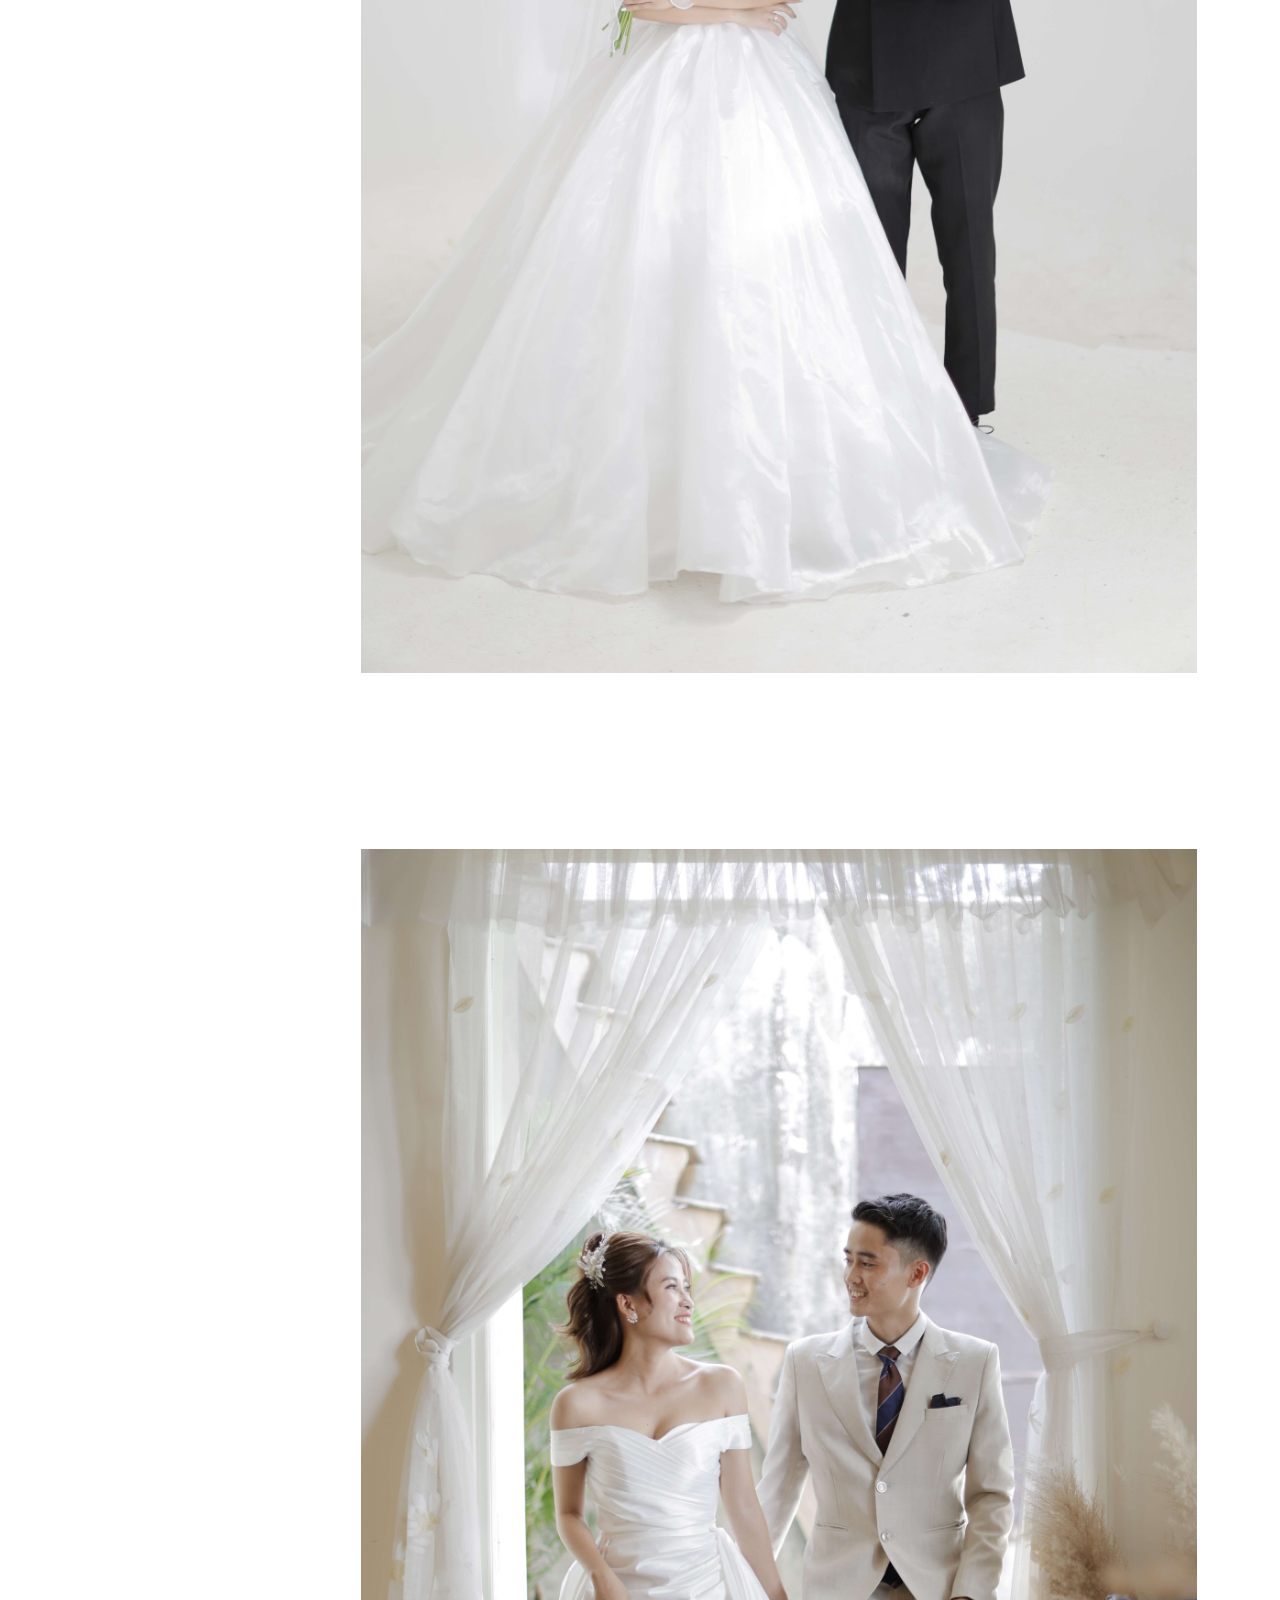
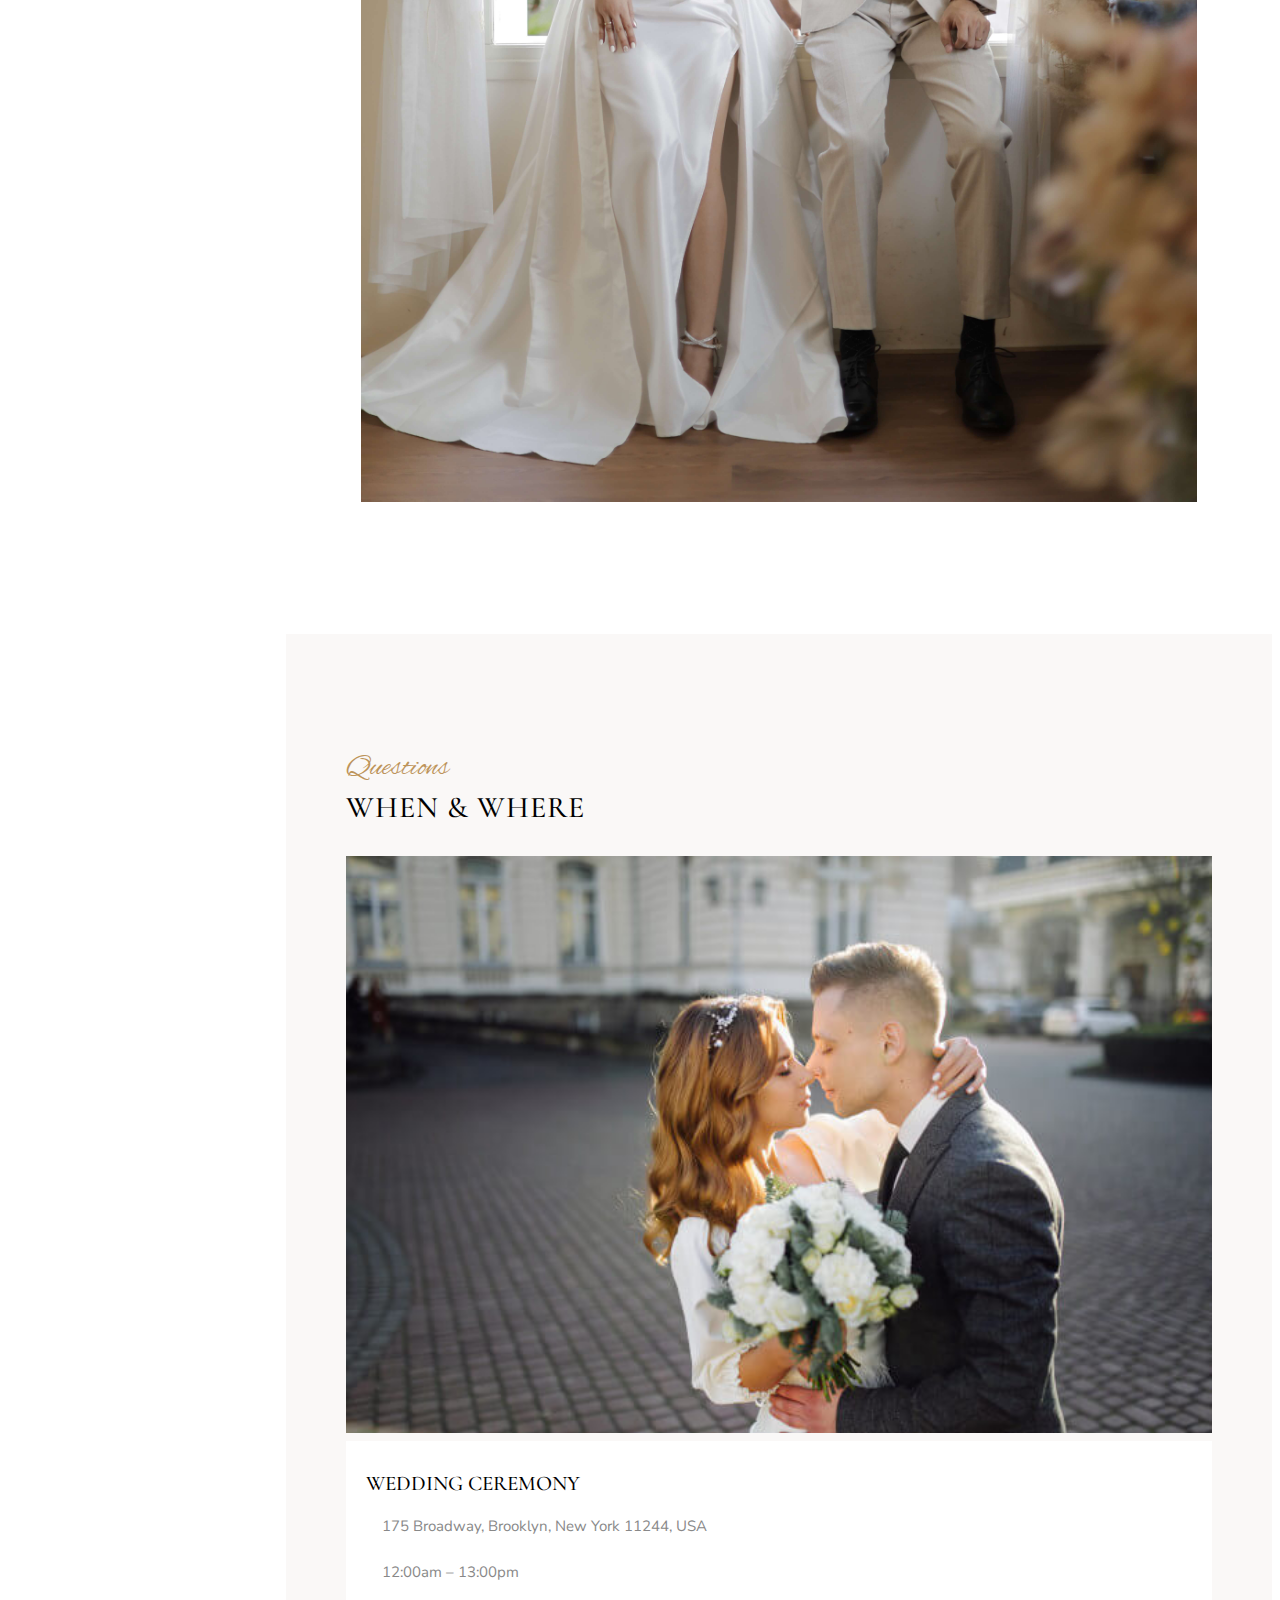
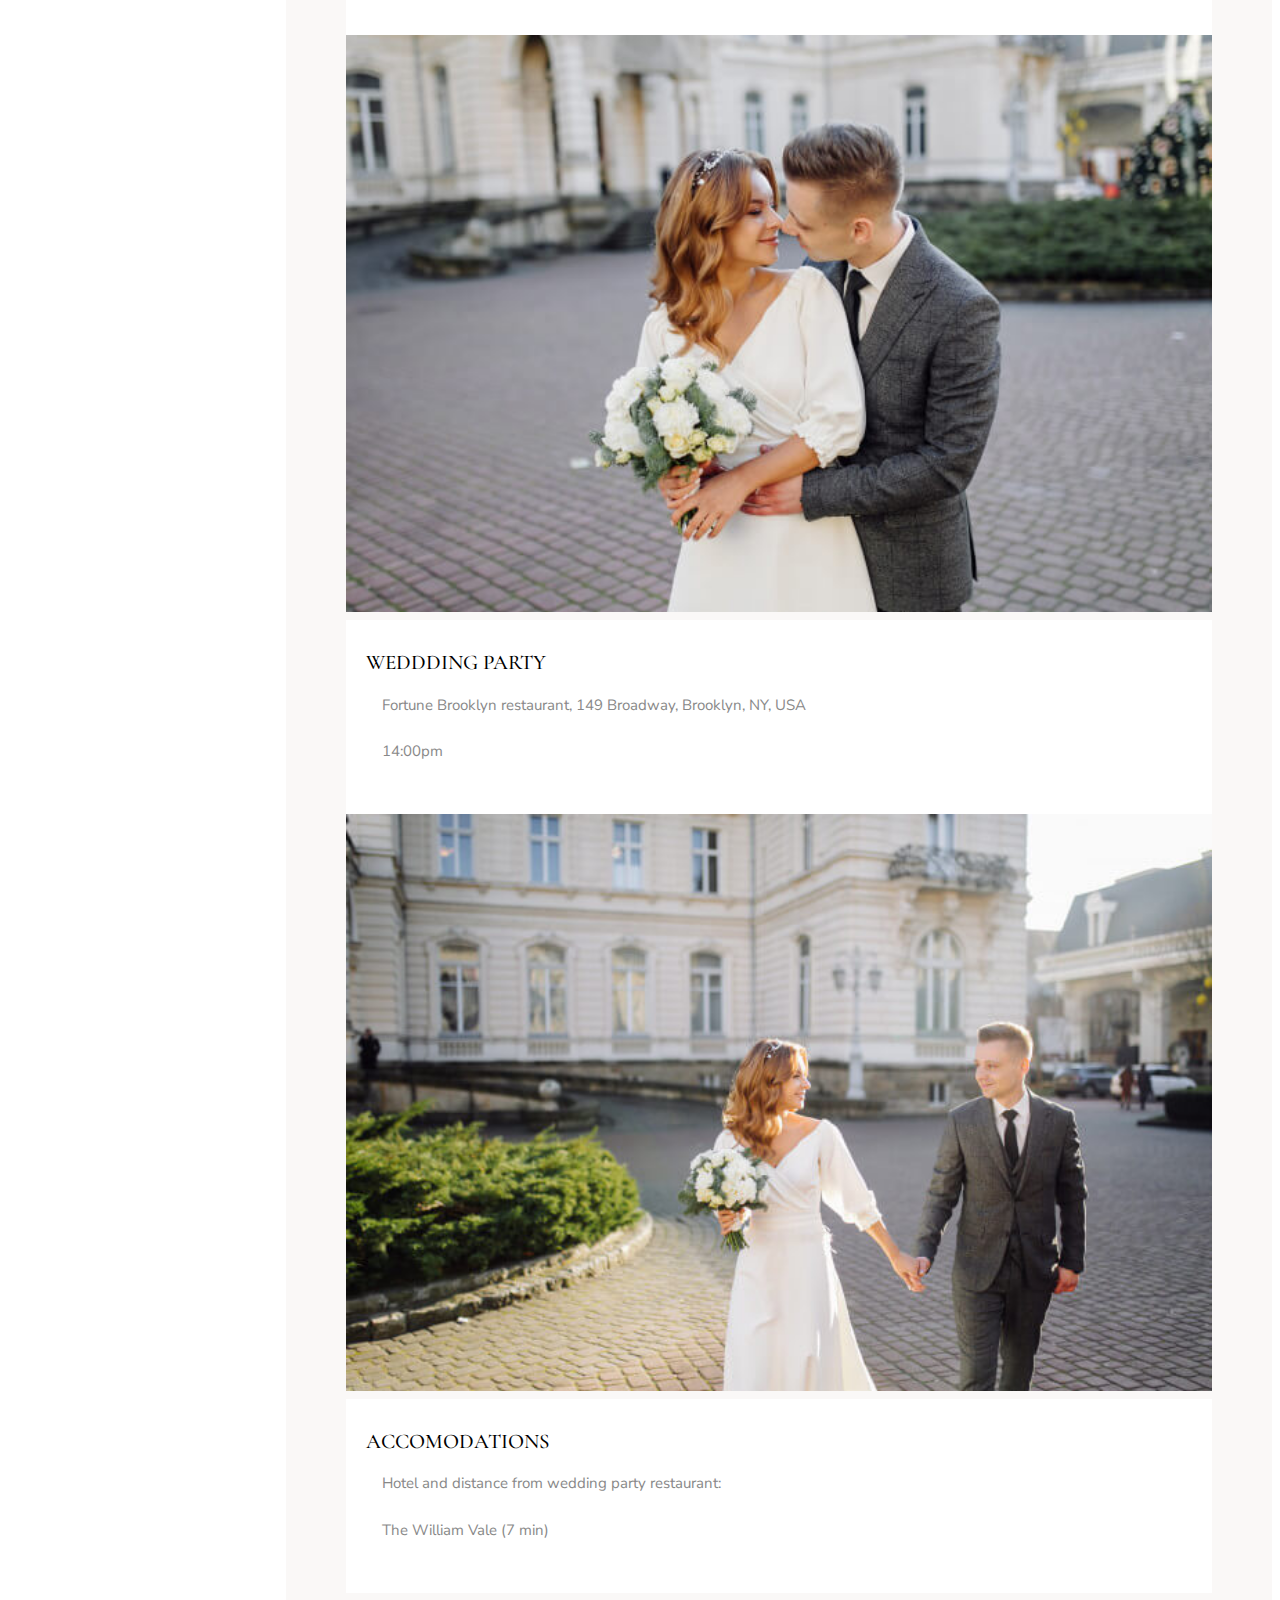
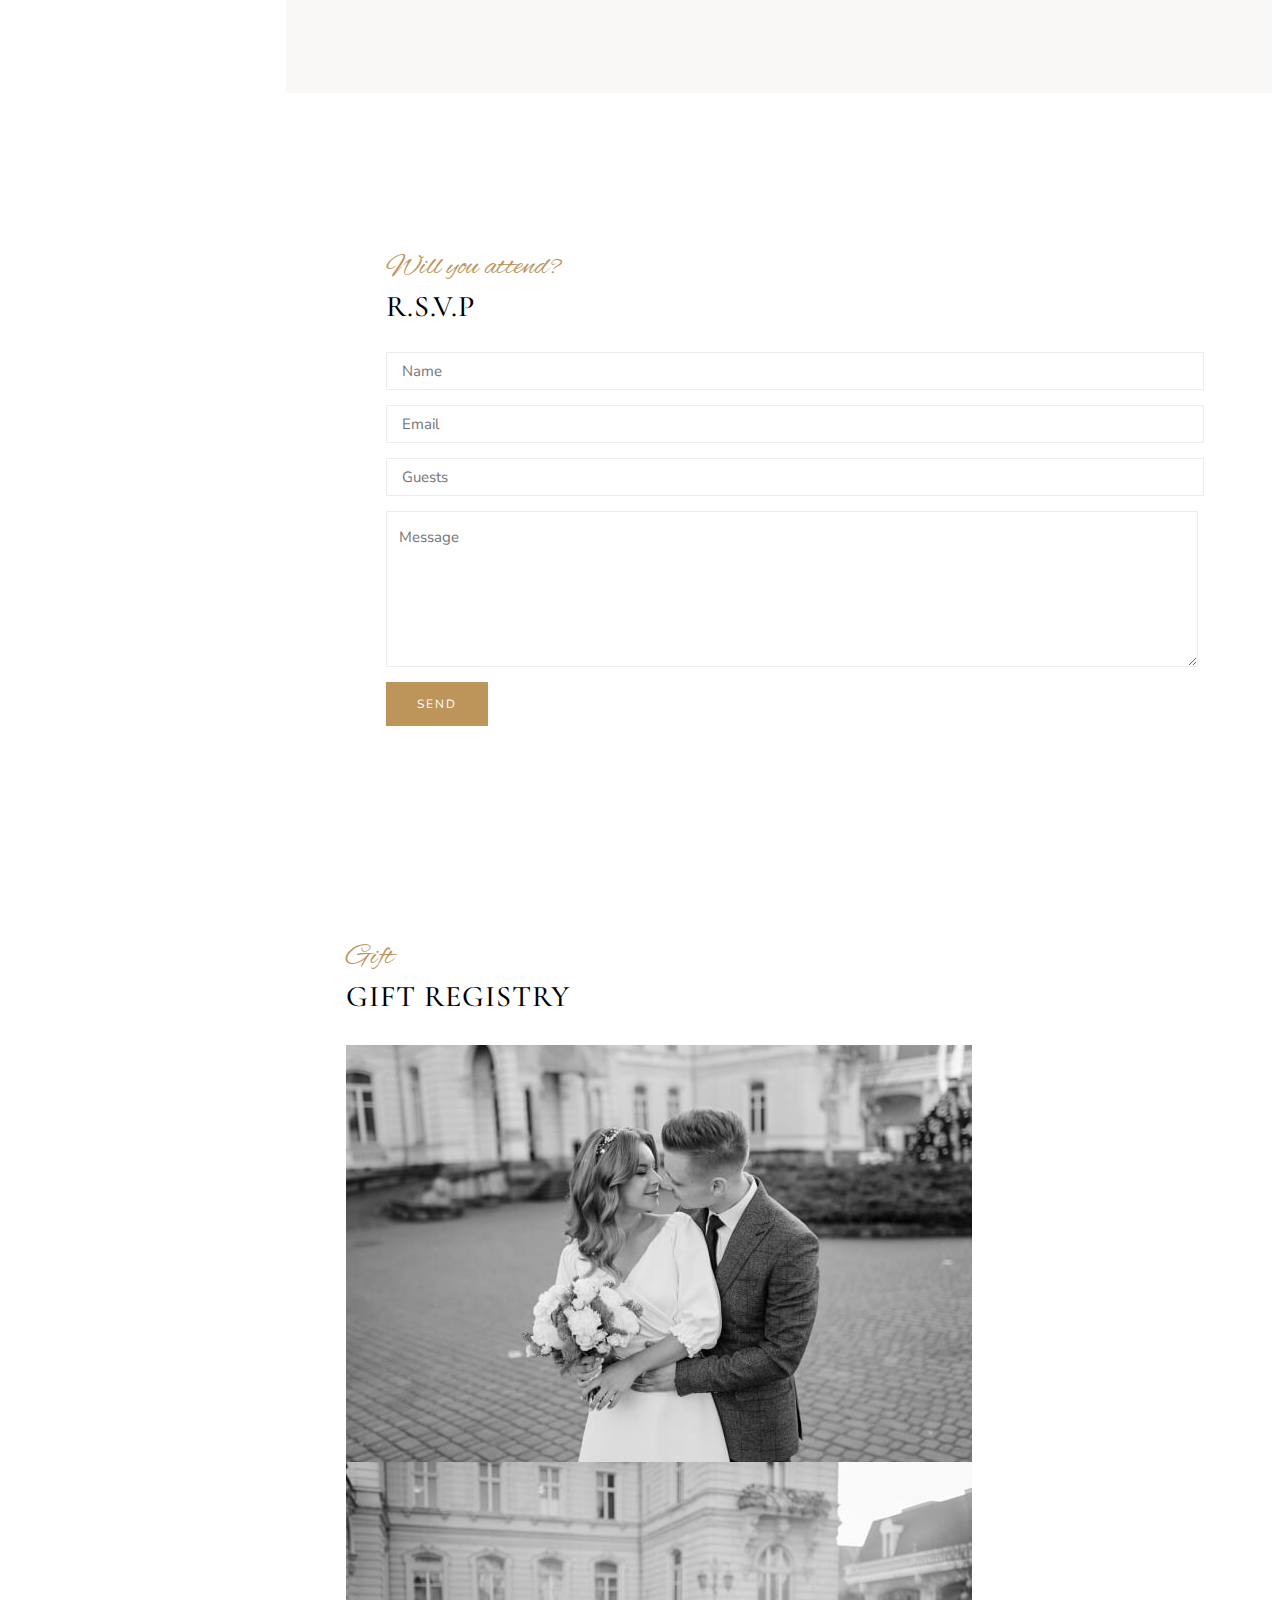
==== commit 9a0351e7: "optimize image" ====
--- a/index.html
+++ b/index.html
@@ -65,7 +65,7 @@
                     <!-- Slider -->
                     <div class="flexslider js-fullheight">
                         <ul class="slides">
-                            <li style="background-image: url(./my_wedding/_11A4705.JPG);">
+                            <li style="background-image: url(./11A4705.jpeg);">
                                 <div class="overlay"></div>
                                 <div class="container-fluid">
                                     <div class="row">
@@ -80,7 +80,52 @@
                                     </div>
                                 </div>
                             </li>
-                            <li style="background-image: url(./my_wedding/_11A4284.JPG);">
+                            <!-- <li style="background-image: url(./11A3992.JPG);">
+                                <div class="overlay"></div>
+                                <div class="container-fluid">
+                                    <div class="row">
+                                        <div class="col-md-12 js-fullheight slider-text">
+                                            <div class="slider-text-inner">
+                                                <div class="desc">
+                                                    
+                                                </div>
+                                            </div>
+                                        </div>
+                                    </div>
+                                </div>
+                            </li> -->
+                            <li style="background-image: url(./_11A4336.JPG);">
+                                <div class="overlay"></div>
+                                <div class="container-fluid">
+                                    <div class="row">
+                                        <div class="col-md-12 js-fullheight slider-text">
+                                            <div class="slider-text-inner">
+                                                <div class="desc">
+                                                    <!-- <h2>Chánh Hiếu & Diễm My</h2>
+                                                    <h6>23-24.09.2023</h6> -->
+                                                </div>
+                                            </div>
+                                        </div>
+                                    </div>
+                                </div>
+                            </li>
+                            <li style="background-image: url(./_11A4036.jpeg);">
+                                <div class="overlay"></div>
+                                <div class="container-fluid">
+                                    <div class="row">
+                                        <div class="col-md-12 js-fullheight slider-text">
+                                            <div class="slider-text-inner">
+                                                <div class="desc">
+                                                    <!-- <h2>Chánh Hiếu & Diễm My</h2>
+                                                    <h6>23-24.09.2023</h6> -->
+                                                </div>
+                                            </div>
+                                        </div>
+                                    </div>
+                                </div>
+                            </li>
+
+                             <li style="background-image: url(./_11A4494.JPG);">
                                 <div class="overlay"></div>
                                 <div class="container-fluid">
                                     <div class="row">
@@ -95,36 +140,6 @@
                                     </div>
                                 </div>
                             </li>
-                            <li style="background-image: url(./my_wedding/_11A3992.JPG);">
-                                <div class="overlay"></div>
-                                <div class="container-fluid">
-                                    <div class="row">
-                                        <div class="col-md-12 js-fullheight slider-text">
-                                            <div class="slider-text-inner">
-                                                <div class="desc">
-                                                    <!-- <h2>Chánh Hiếu & Diễm My</h2>
-                                                    <h6>23-24.09.2023</h6> -->
-                                                </div>
-                                            </div>
-                                        </div>
-                                    </div>
-                                </div>
-                            </li>
-                            <li style="background-image: url(./my_wedding/_11A4821.JPG);">
-                                <div class="overlay"></div>
-                                <div class="container-fluid">
-                                    <div class="row">
-                                        <div class="col-md-12 js-fullheight slider-text">
-                                            <div class="slider-text-inner">
-                                                <div class="desc">
-                                                    <!-- <h2>Chánh Hiếu & Diễm My</h2>
-                                                    <h6>23-24.09.2023</h6> -->
-                                                </div>
-                                            </div>
-                                        </div>
-                                    </div>
-                                </div>
-                            </li>
                         </ul>
                     </div>
                 </div>
@@ -141,7 +156,7 @@
                     <div class="row mb-60">
                         <div class="col-md-6">
                             <div class="item toright mb-30 animate-box" data-animate-effect="fadeInLeft">
-                                <div class="img"> <img src="./my_wedding/_11A4594.JPG" alt=""> </div>
+                                <div class="img"> <img src="./_11A4600.jpeg" alt=""> </div>
                                 <div class="info valign">
                                     <div class="full-width">
                                         <h6>Diễm My <i class="ti-heart"></i></h6> <span>Bông hậu</span>
@@ -158,7 +173,7 @@
                         </div>
                         <div class="col-md-6">
                             <div class="item mb-30 animate-box" data-animate-effect="fadeInRight">
-                                <div class="img"> <img src="/_11A5019.JPG" alt=""> </div>
+                                <div class="img"> <img src="./11A5019.jpeg" alt=""> </div>
                                 <div class="info valign">
                                     <div class="full-width">
                                         <h6>Chánh Hiếu <i class="ti-heart"></i></h6> <span>Lập trình viên</span>
@@ -183,7 +198,7 @@
                     <div class="row">
                         <div class="col-md-5 offset-md-1 mb-30">
                             <div class="story-img animate-box" data-animate-effect="fadeInLeft">
-                                <div class="img"> <img src="./_11A4092.JPG" class="img-fluid" alt=""> </div>
+                                <div class="img"> <img src="./11A4092.JPG" class="img-fluid" alt=""> </div>
                                 <!-- <div class="story-img-2 story-wedding" style="background-image: url(./wedding-logo.png);"></div> -->
                             </div>
                         </div>
@@ -361,56 +376,56 @@
                 </div>
                 <div class="container">
                     <div class="row gallery-filter mt-3">
-                        <div class="col-md-3 gallery-item ceremony">
-                            <a href="./_11A4467.JPG" class="img-zoom">
+                        <div class="col-md-2 gallery-item ceremony">
+                            <a href="./11A4665.jpeg" class="img-zoom">
                                 <div class="gallery-box">
-                                    <div class="gallery-img"> <img src="./_11A4467.JPG" class="img-fluid mx-auto d-block" alt=""> </div>
+                                    <div class="gallery-img"> <img src="./11A4665.jpeg" class="img-fluid mx-auto d-block" alt=""> </div>
                                     <div class="gallery-detail">
                                         <h4 class="mb-0">Wedding Ceremony</h4> 
                                     </div>
                                 </div>
                             </a>
                         </div>
-                        <div class="col-md-3 gallery-item party">
-                            <a href="./_11A4882.JPG" class="img-zoom">
+                        <div class="col-md-2 gallery-item party">
+                            <a href="./11A4882.jpeg" class="img-zoom">
                                 <div class="gallery-box">
-                                    <div class="gallery-img"> <img src="./_11A4882.JPG" class="img-fluid mx-auto d-block" alt=""> </div>
+                                    <div class="gallery-img"> <img src="./11A4882.jpeg" class="img-fluid mx-auto d-block" alt=""> </div>
                                     <div class="gallery-detail">
                                         <h4 class="mb-0">Wedding Party</h4> </div>
                                 </div>
                             </a>
                         </div>
-                        <div class="col-md-3 gallery-item ceremony">
-                            <a href="./_11A5048.JPG" class="img-zoom">
+                        <div class="col-md-2 gallery-item ceremony">
+                            <a href="./11A4989.jpeg" class="img-zoom">
                                 <div class="gallery-box">
-                                    <div class="gallery-img"> <img src="./_11A4989.JPG" class="img-fluid mx-auto d-block" alt=""> </div>
+                                    <div class="gallery-img"> <img src="./11A4989.jpeg" class="img-fluid mx-auto d-block" alt=""> </div>
                                     <div class="gallery-detail">
                                         <h4 class="mb-0">Xem</h4> </div>
                                 </div>
                             </a>
                         </div>
-                        <div class="col-md-3 gallery-item party">
-                            <a href="./_11A4594.JPG" class="img-zoom">
+                        <div class="col-md-2 gallery-item party">
+                            <a href="./11A4594.JPG" class="img-zoom">
                                 <div class="gallery-box">
-                                    <div class="gallery-img"> <img src="/my_wedding/_11A4594.JPG" class="img-fluid mx-auto d-block" alt=""> </div>
+                                    <div class="gallery-img"> <img src="./11A4594.JPG" class="img-fluid mx-auto d-block" alt=""> </div>
                                     <div class="gallery-detail">
                                         <h4 class="mb-0">Wedding Party</h4> </div>
                                 </div>
                             </a>
                         </div>
-                        <div class="col-md-3 gallery-item ceremony">
-                            <a href="_11A5071.JPG" class="img-zoom">
+                        <div class="col-md-2 gallery-item ceremony">
+                            <a href="./11A5071.JPG" class="img-zoom">
                                 <div class="gallery-box">
-                                    <div class="gallery-img"> <img src="/my_wedding/_11A5071.JPG" class="img-fluid mx-auto d-block" alt=""> </div>
+                                    <div class="gallery-img"> <img src="./11A5071.JPG" class="img-fluid mx-auto d-block" alt=""> </div>
                                     <div class="gallery-detail">
                                         <h4 class="mb-0">Wedding Ceremony</h4> </div>
                                 </div>
                             </a>
                         </div>
-                        <div class="col-md-3 gallery-item party">
-                            <a href="/my_wedding/_11A4061.JPG" class="img-zoom">
+                        <div class="col-md-2 gallery-item party">
+                            <a href="./11A4061.jpeg" class="img-zoom">
                                 <div class="gallery-box">
-                                    <div class="gallery-img"> <img src="/my_wedding/_11A4061.JPG" class="img-fluid mx-auto d-block" alt=""> </div>
+                                    <div class="gallery-img"> <img src="./11A4061.jpeg" class="img-fluid mx-auto d-block" alt=""> </div>
                                     <div class="gallery-detail">
                                         <h4 class="mb-0">Wedding Party</h4> </div>
                                 </div>
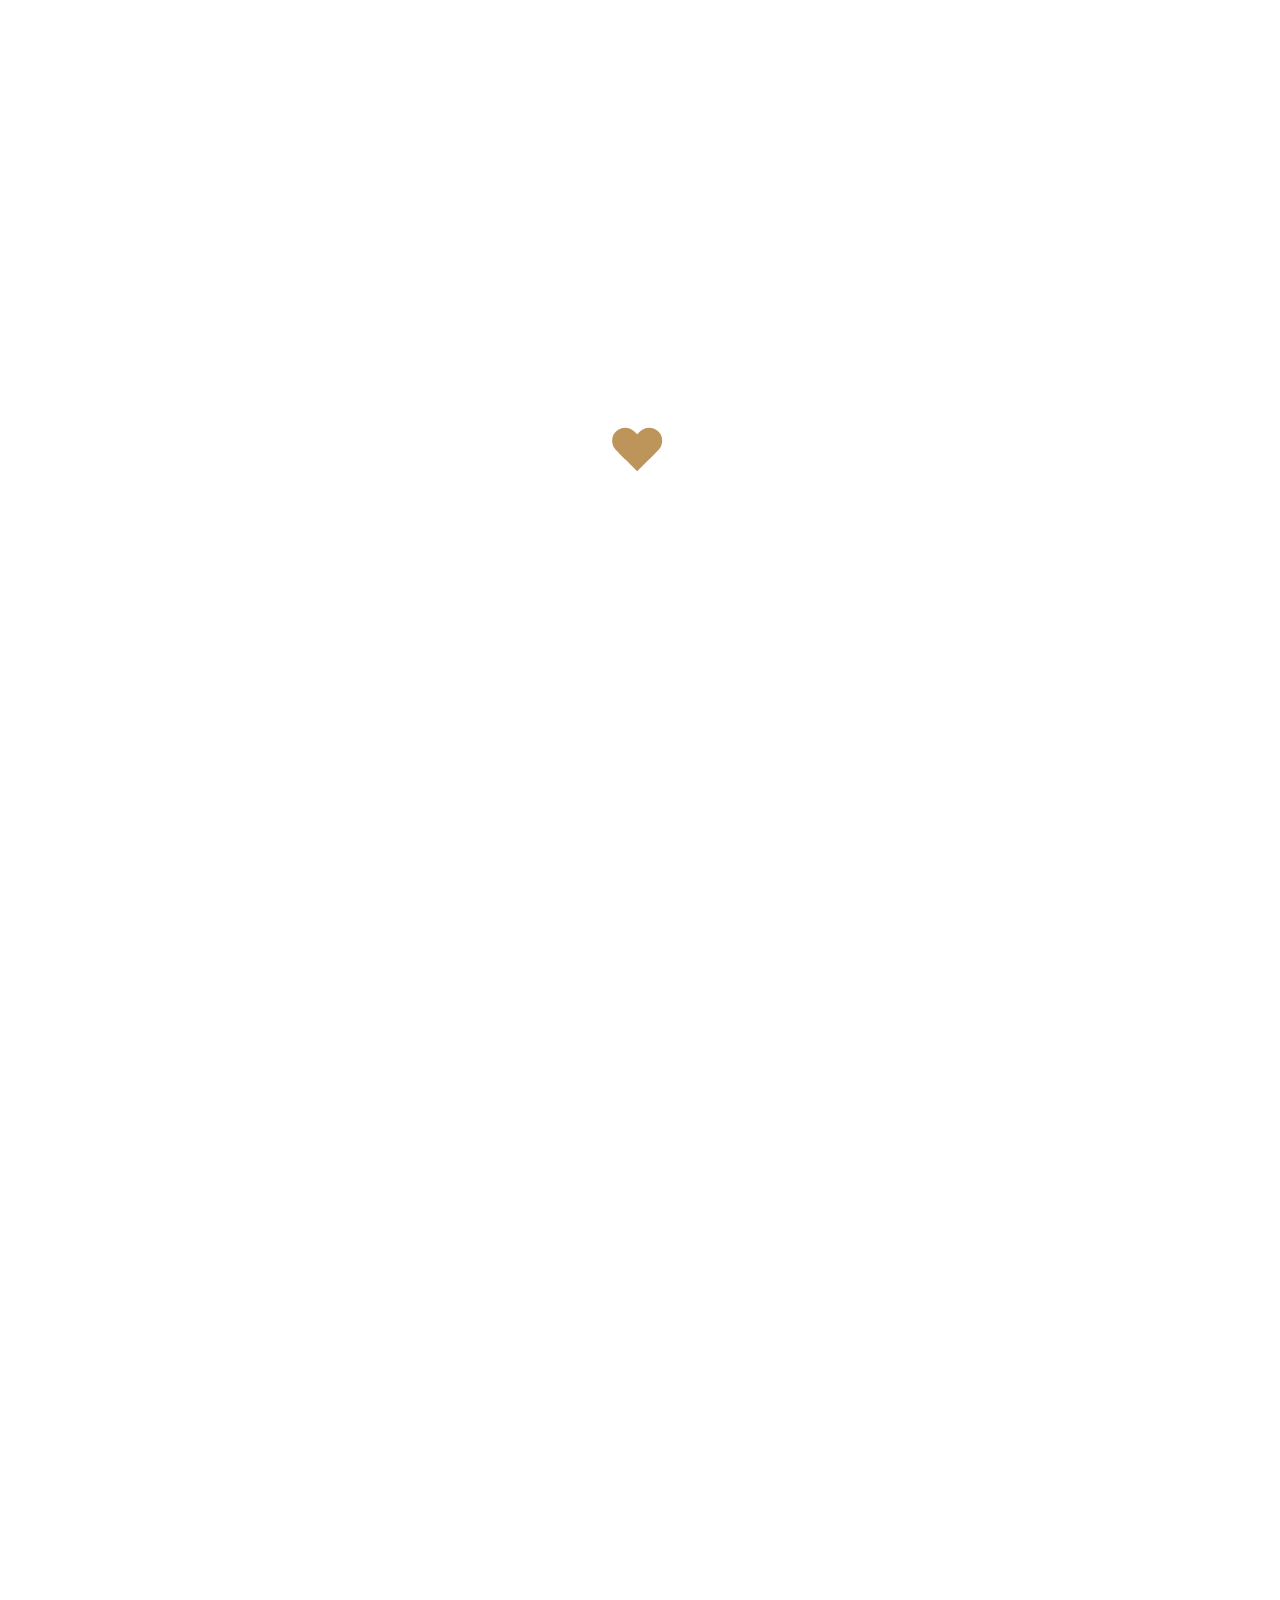
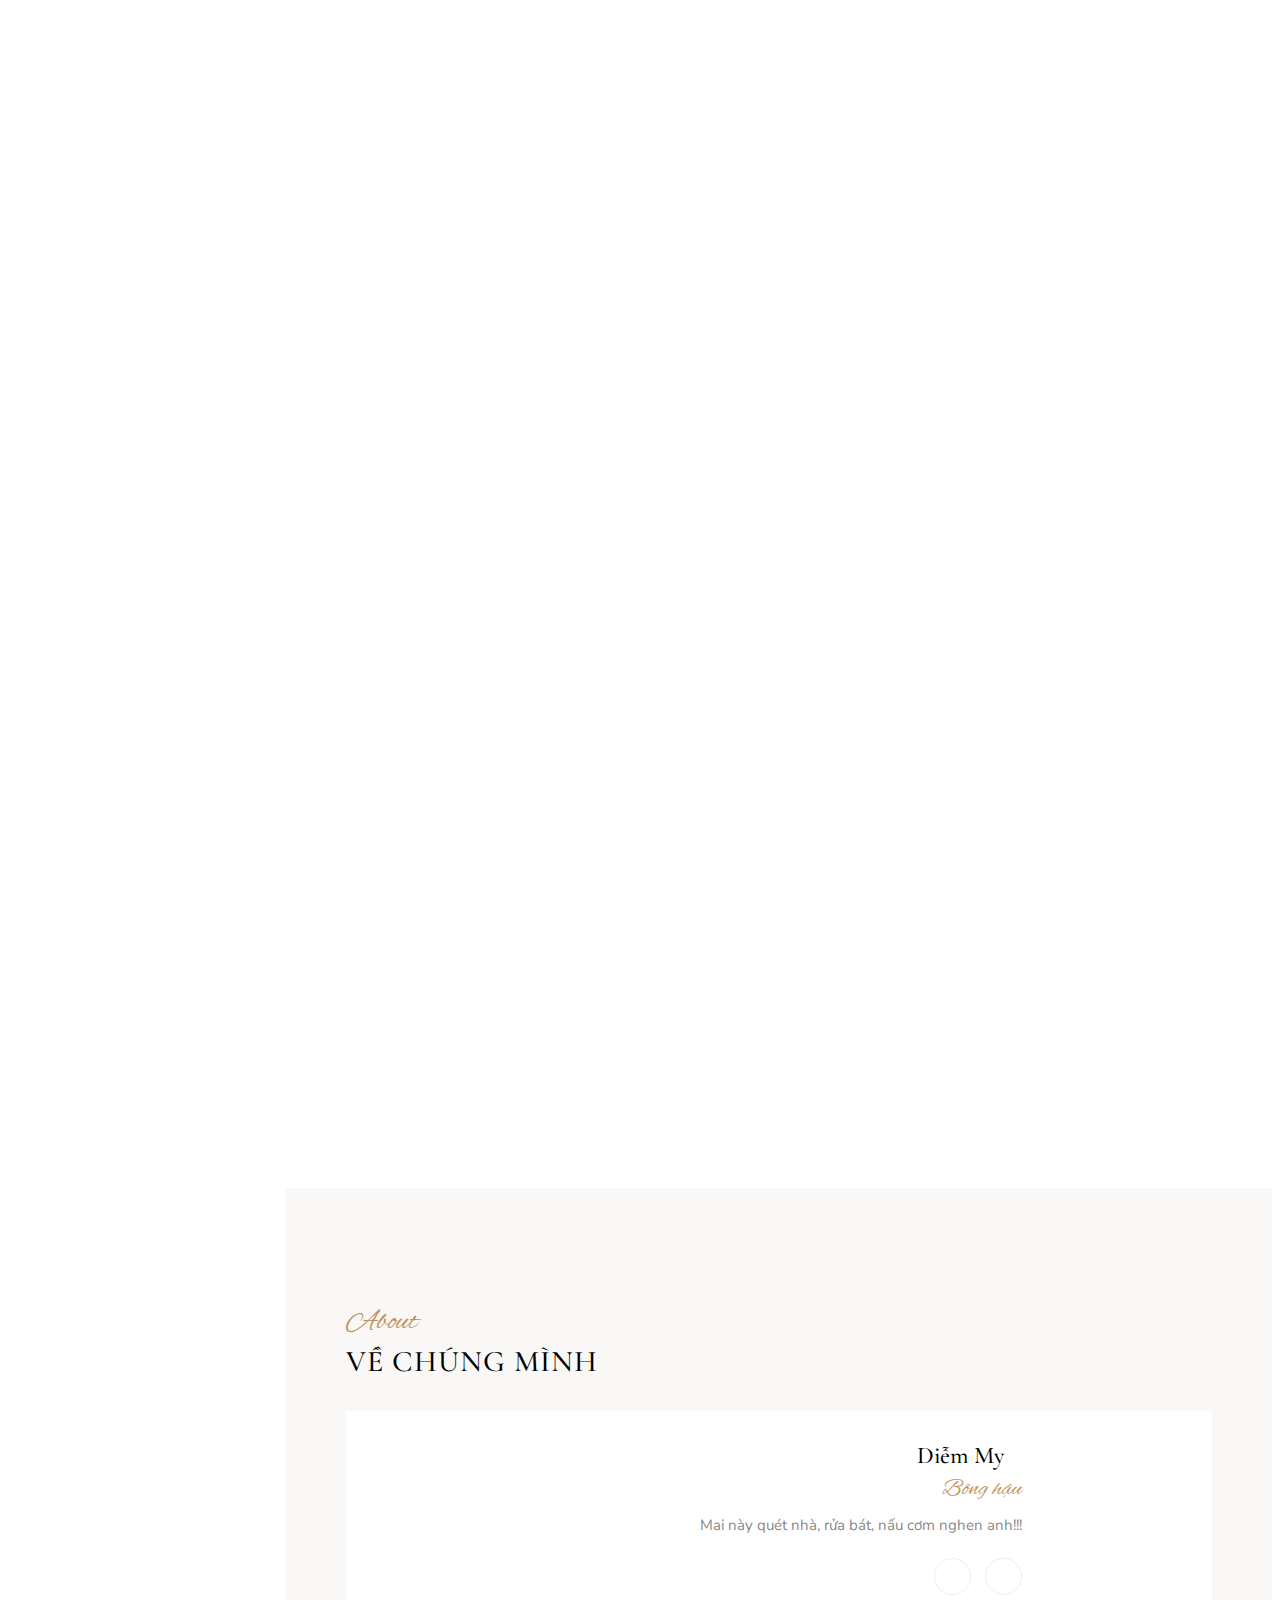
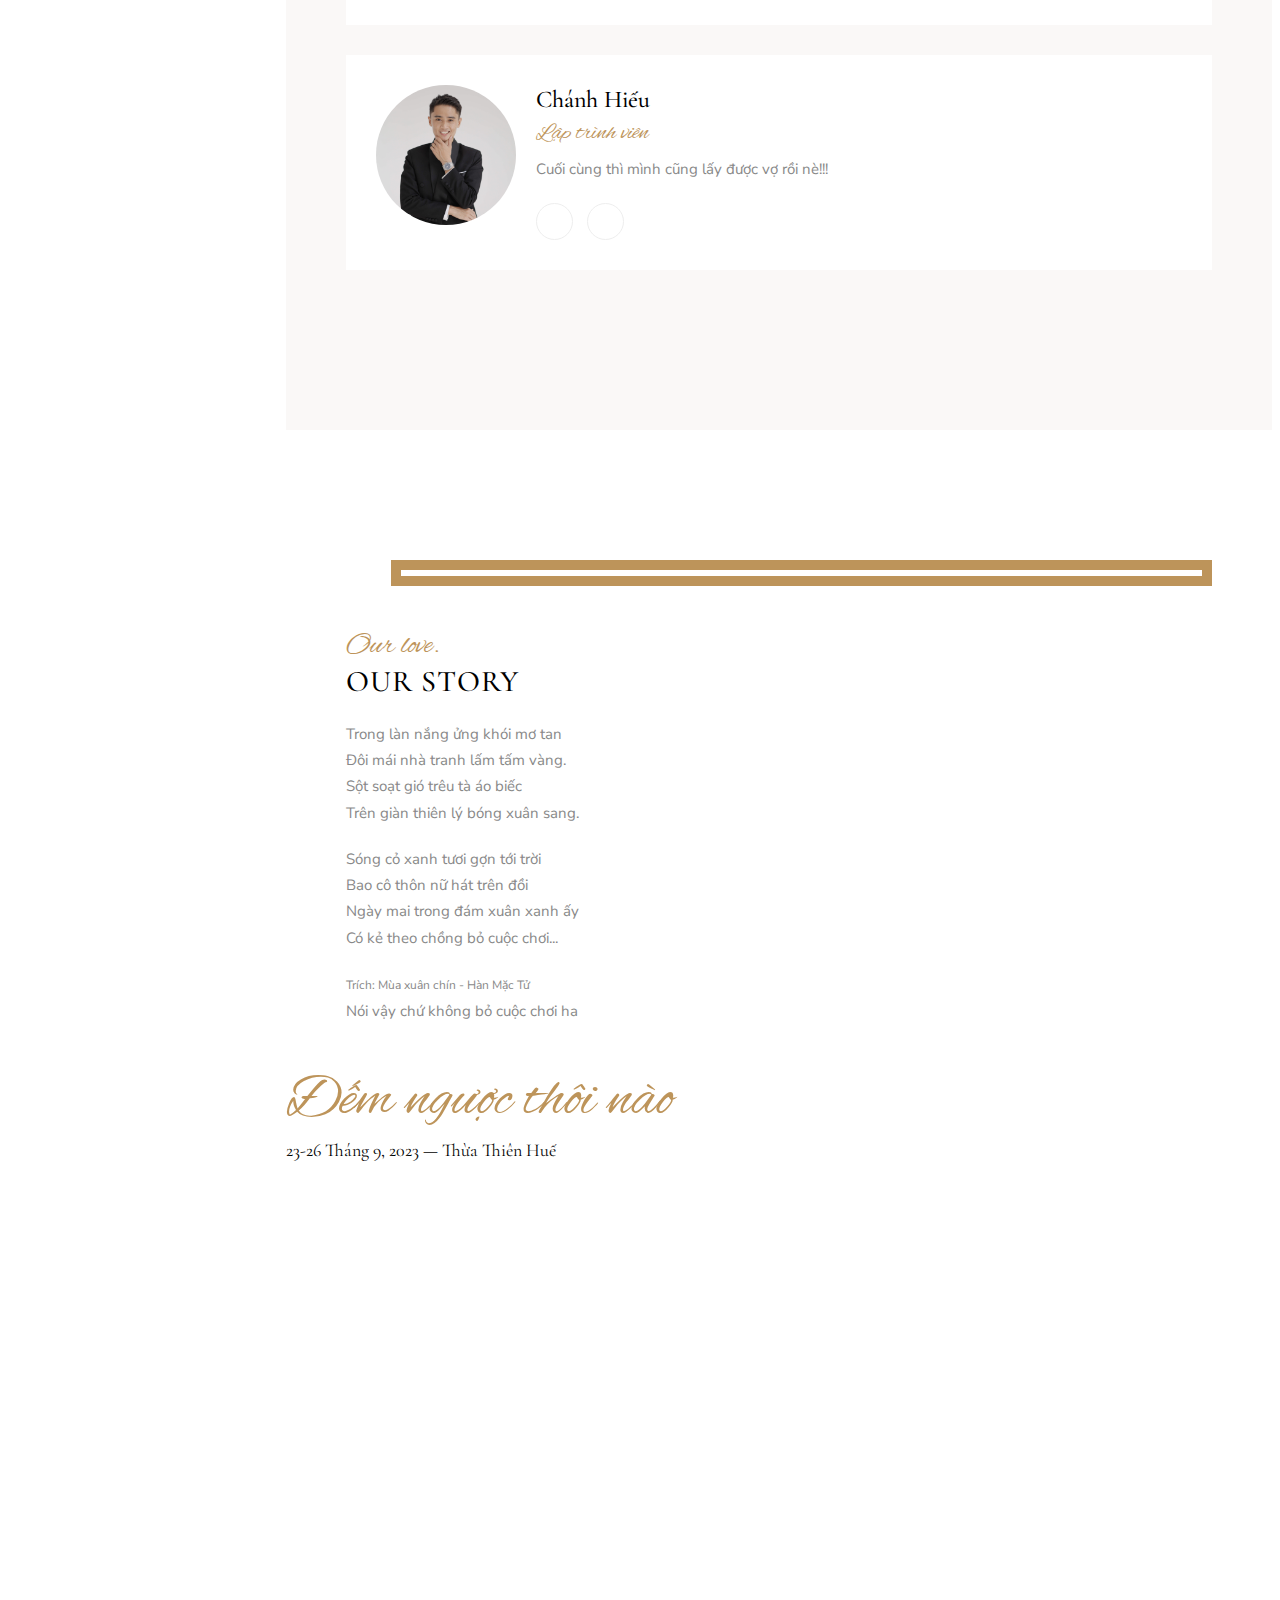
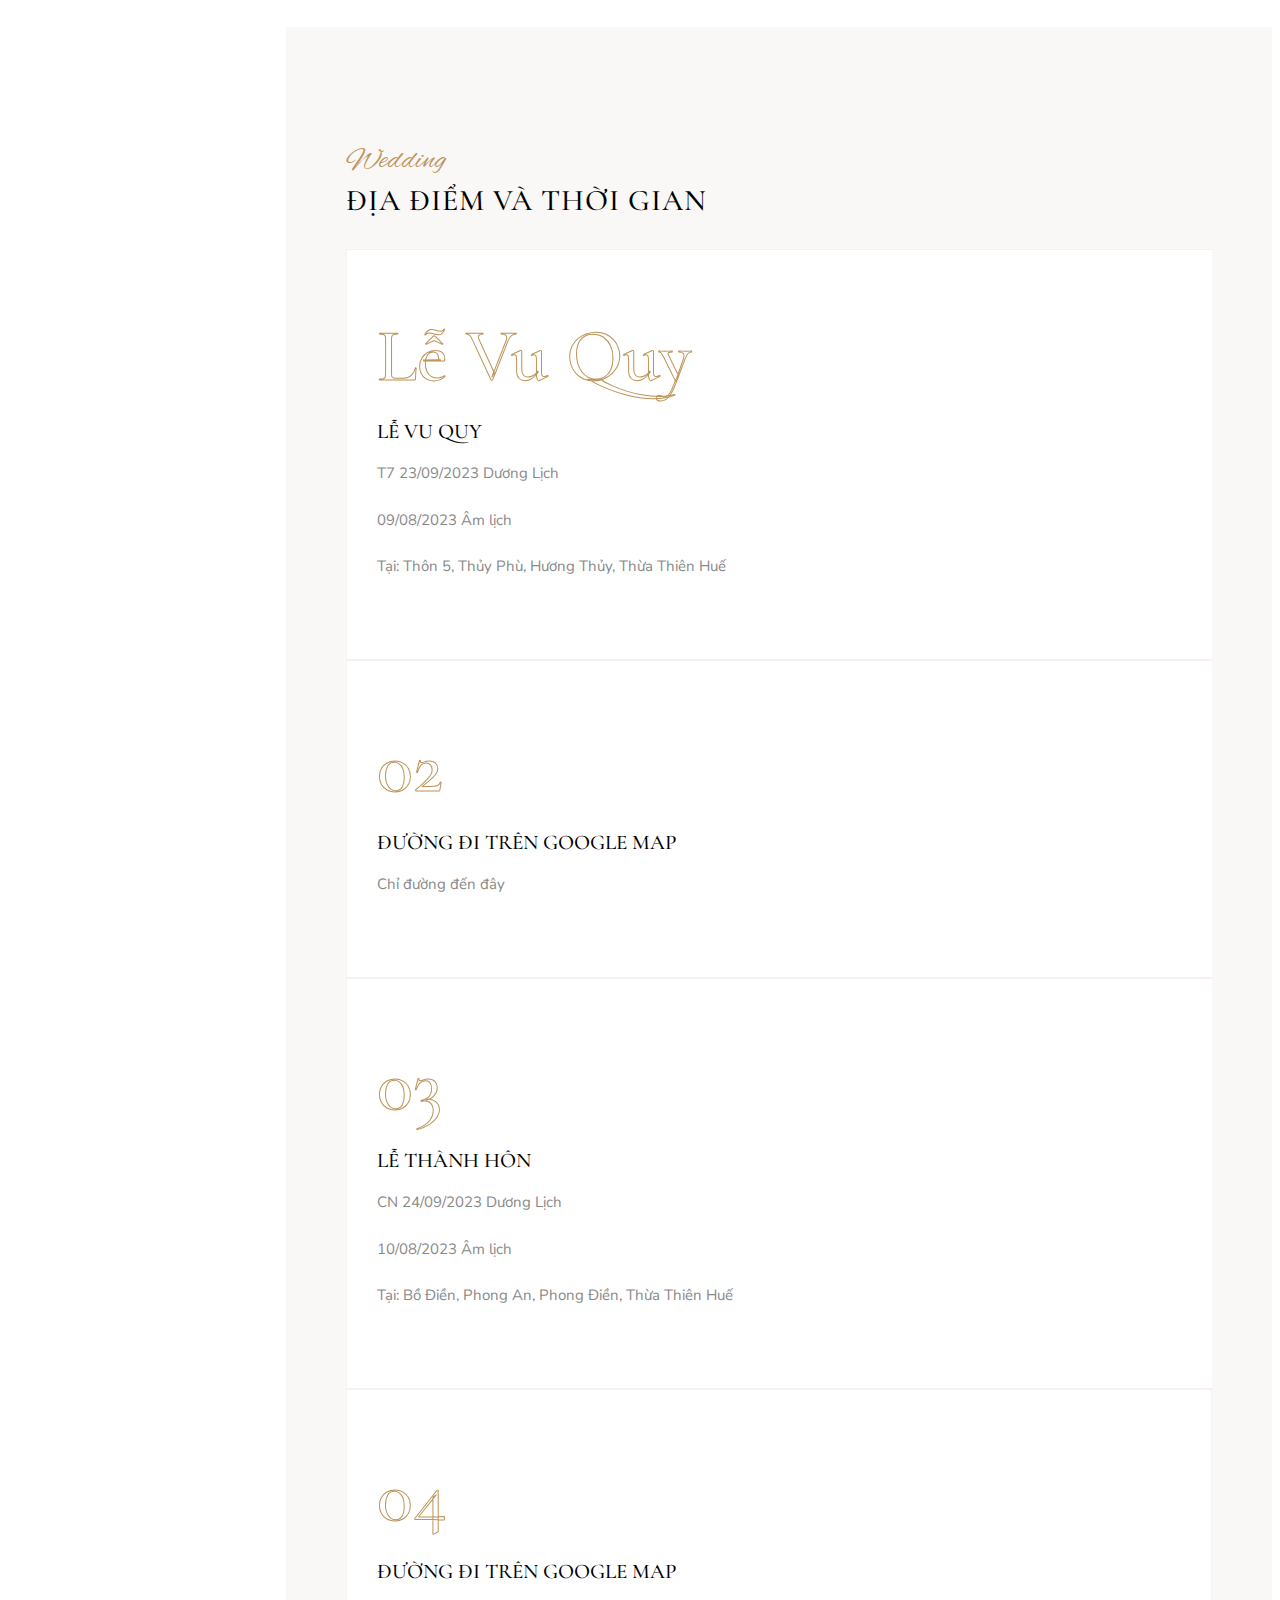
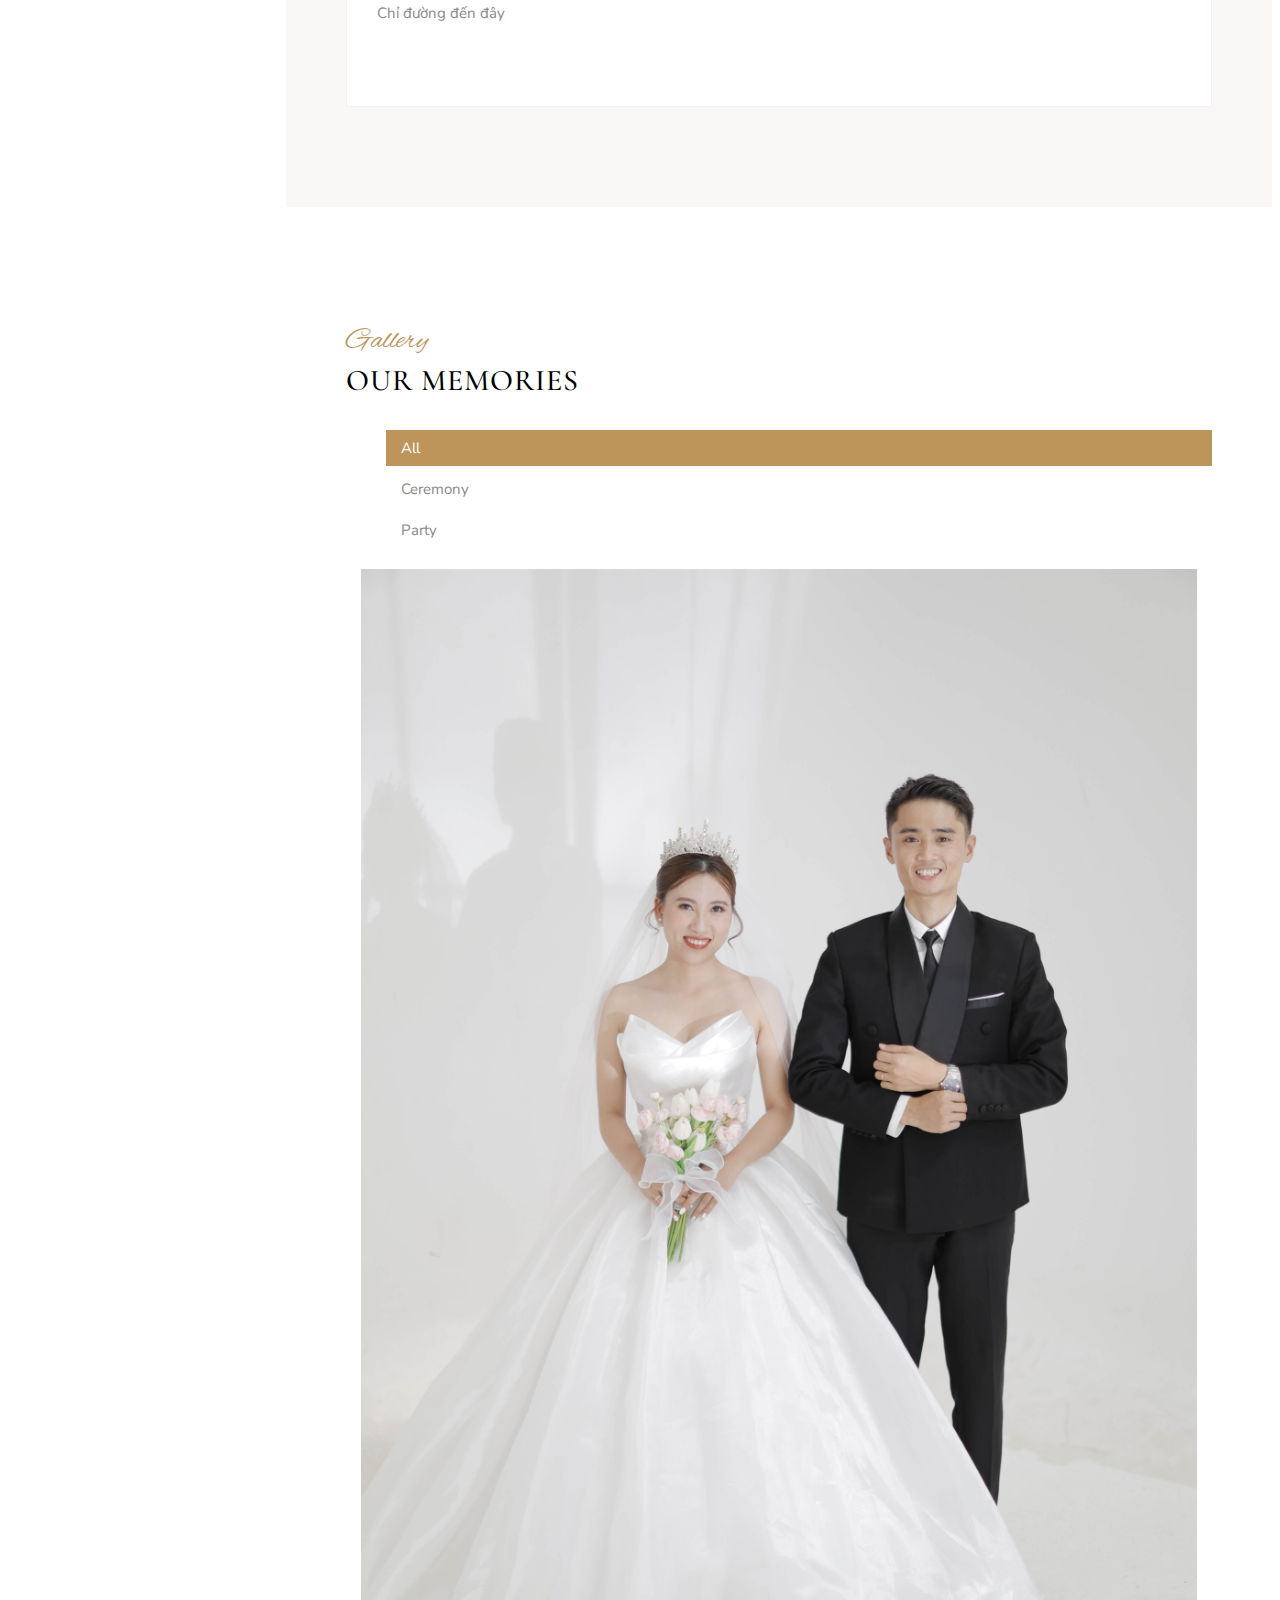
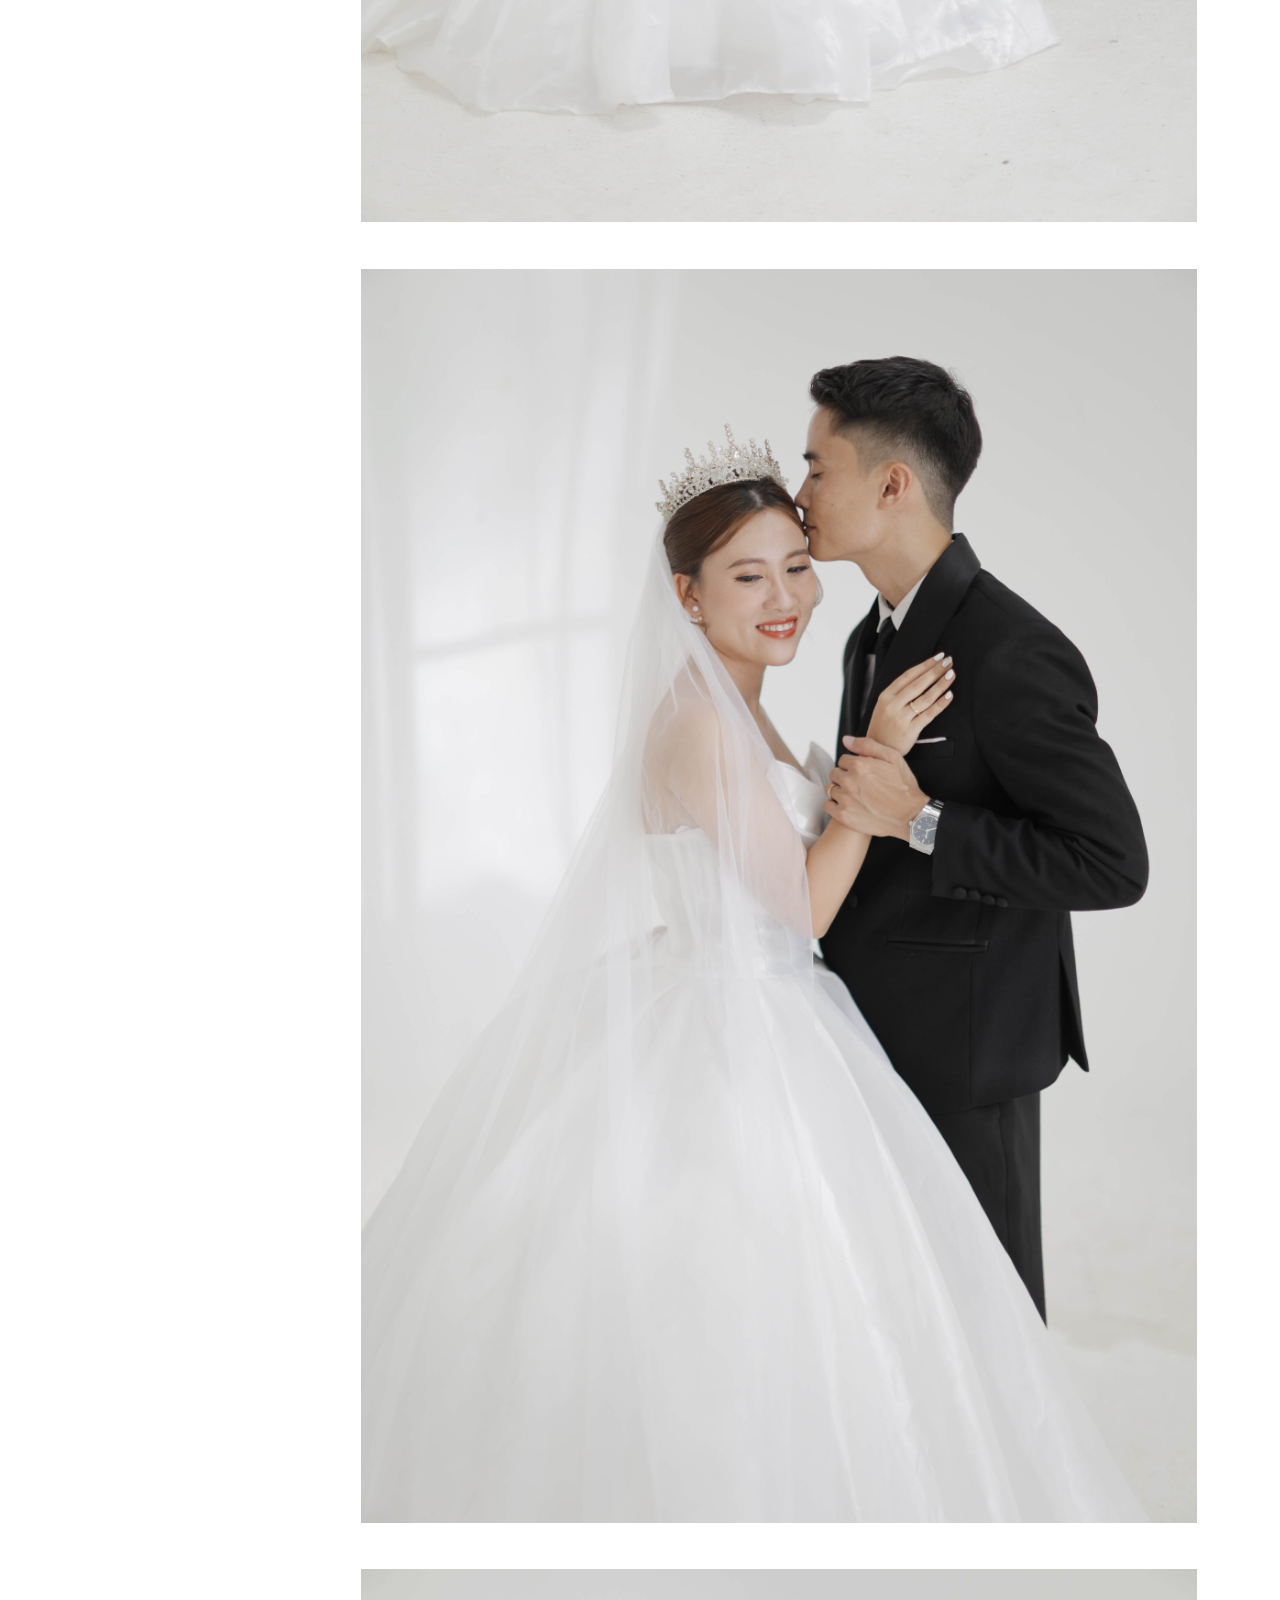
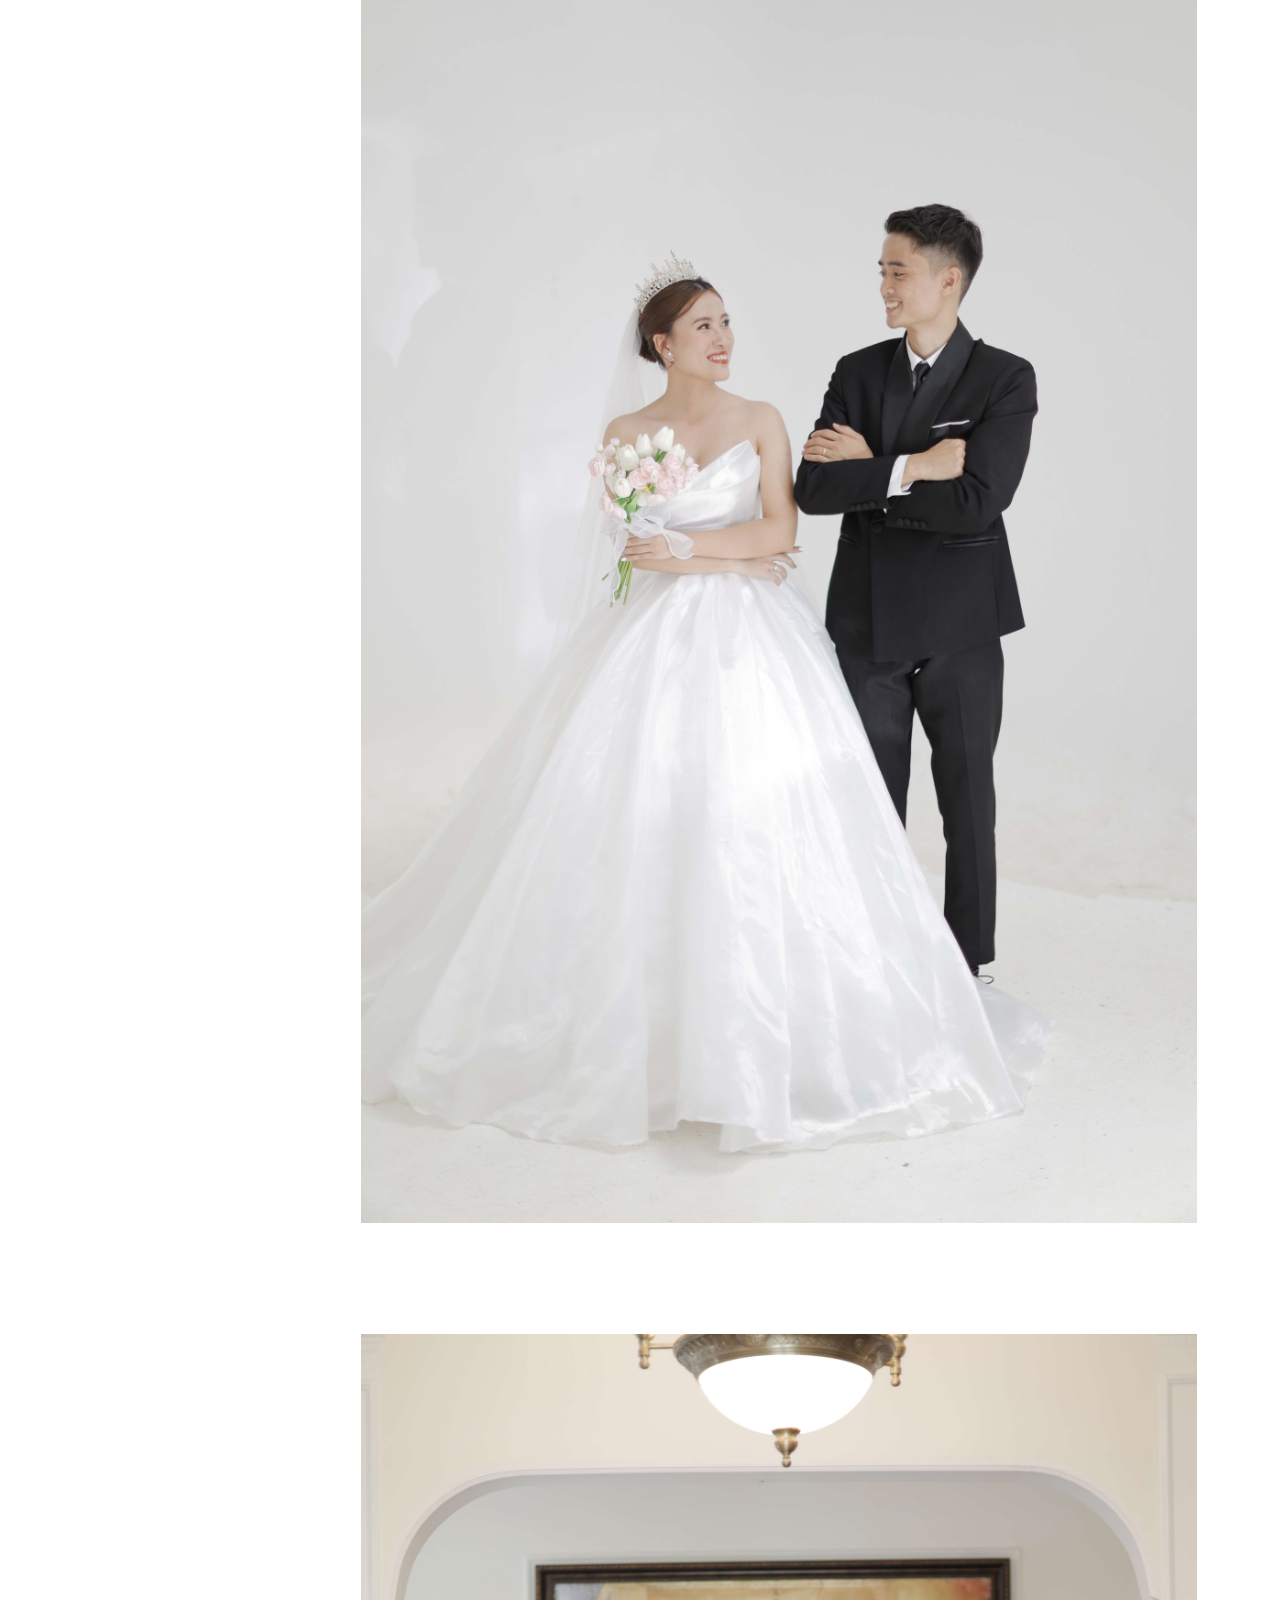
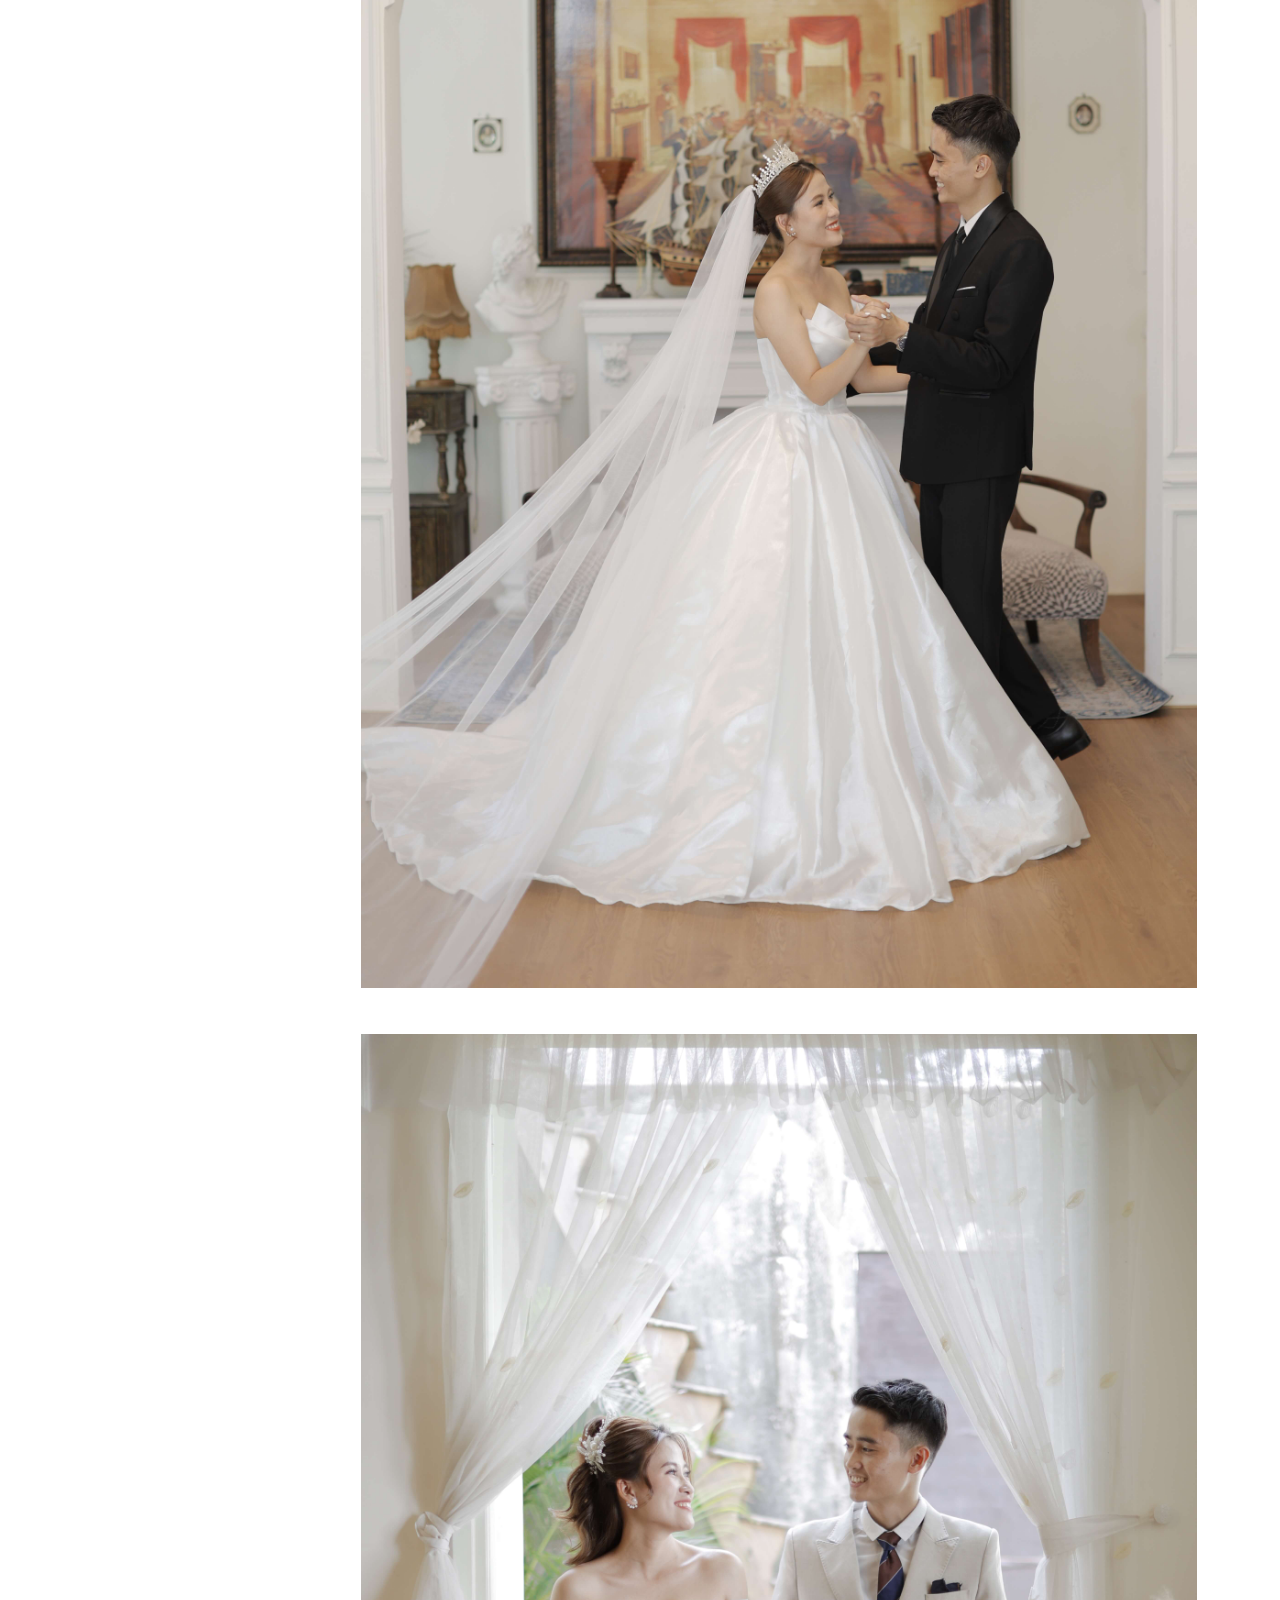
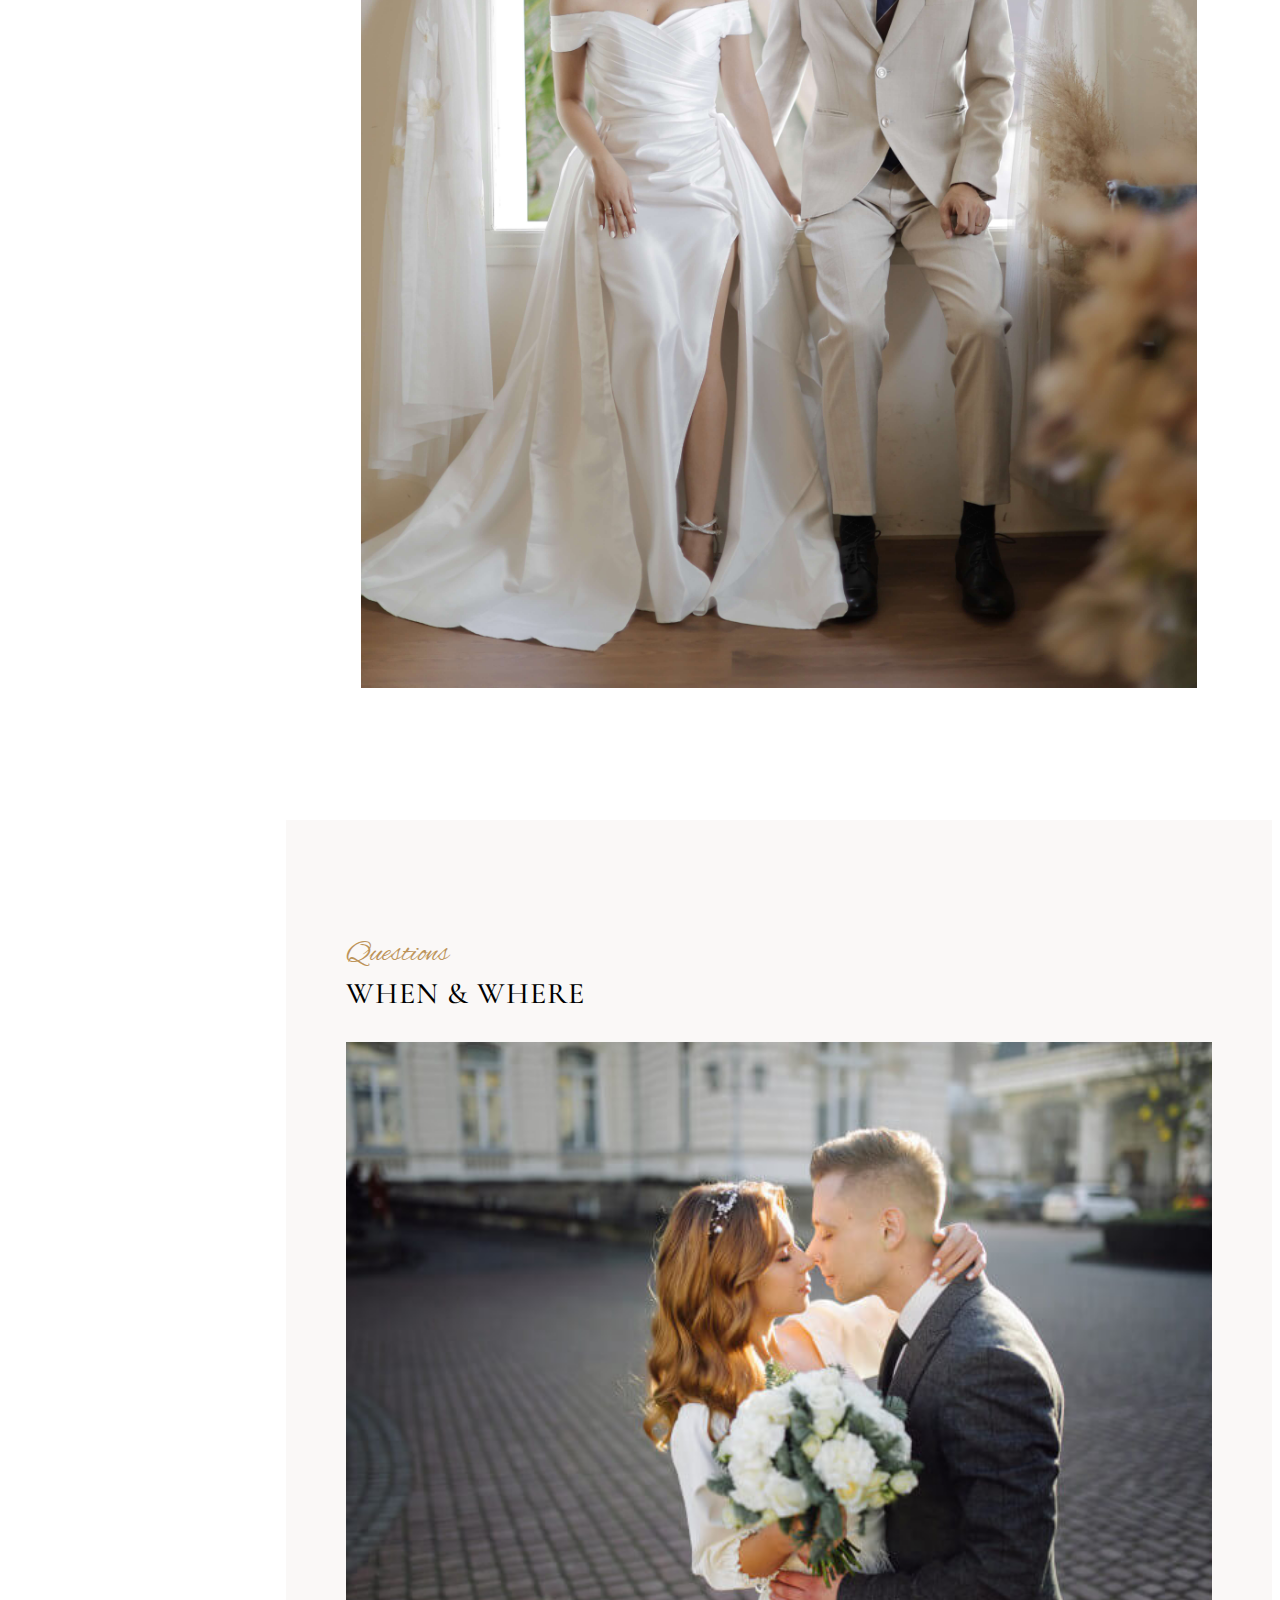
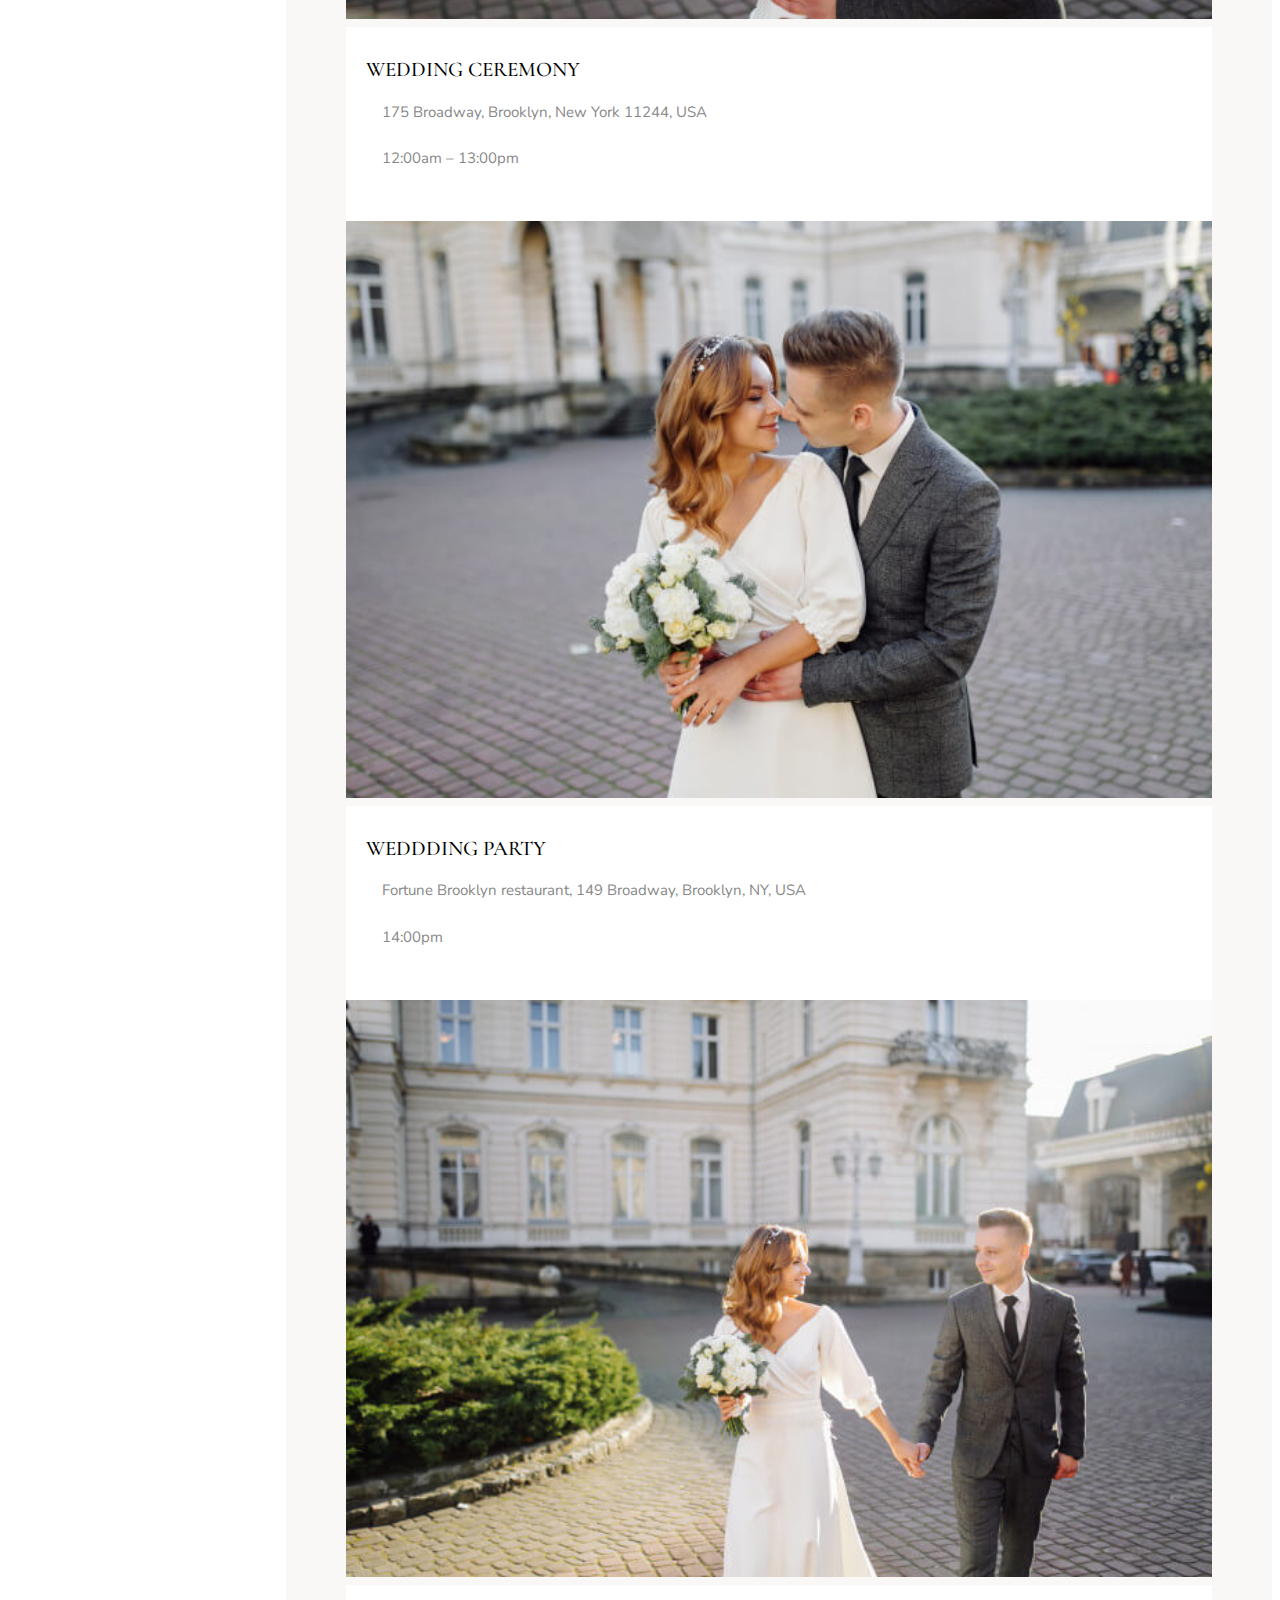
==== commit 14ef10ea: "compress image" ====
--- a/index.html
+++ b/index.html
@@ -94,7 +94,7 @@
                                     </div>
                                 </div>
                             </li> -->
-                            <li style="background-image: url(./_11A4336.JPG);">
+                            <li style="background-image: url(./11A4336.JPG);">
                                 <div class="overlay"></div>
                                 <div class="container-fluid">
                                     <div class="row">
@@ -109,7 +109,7 @@
                                     </div>
                                 </div>
                             </li>
-                            <li style="background-image: url(./_11A4036.jpeg);">
+                            <li style="background-image: url(./11A4284.JPG);">
                                 <div class="overlay"></div>
                                 <div class="container-fluid">
                                     <div class="row">
@@ -124,8 +124,23 @@
                                     </div>
                                 </div>
                             </li>
+                            <li style="background-image: url(./11A4036.jpeg);">
+                                <div class="overlay"></div>
+                                <div class="container-fluid">
+                                    <div class="row">
+                                        <div class="col-md-12 js-fullheight slider-text">
+                                            <div class="slider-text-inner">
+                                                <div class="desc">
+                                                    <!-- <h2>Chánh Hiếu & Diễm My</h2>
+                                                    <h6>23-24.09.2023</h6> -->
+                                                </div>
+                                            </div>
+                                        </div>
+                                    </div>
+                                </div>
+                            </li>
 
-                             <li style="background-image: url(./_11A4494.JPG);">
+                             <li style="background-image: url(./11A4494.JPG);">
                                 <div class="overlay"></div>
                                 <div class="container-fluid">
                                     <div class="row">
@@ -156,7 +171,7 @@
                     <div class="row mb-60">
                         <div class="col-md-6">
                             <div class="item toright mb-30 animate-box" data-animate-effect="fadeInLeft">
-                                <div class="img"> <img src="./_11A4600.jpeg" alt=""> </div>
+                                <div class="img"> <img src="./11A4600.jpeg" alt=""> </div>
                                 <div class="info valign">
                                     <div class="full-width">
                                         <h6>Diễm My <i class="ti-heart"></i></h6> <span>Bông hậu</span>
@@ -198,7 +213,7 @@
                     <div class="row">
                         <div class="col-md-5 offset-md-1 mb-30">
                             <div class="story-img animate-box" data-animate-effect="fadeInLeft">
-                                <div class="img"> <img src="./11A4092.JPG" class="img-fluid" alt=""> </div>
+                                <div class="img"> <img src="./11A4092.jpg" class="img-fluid" alt=""> </div>
                                 <!-- <div class="story-img-2 story-wedding" style="background-image: url(./wedding-logo.png);"></div> -->
                             </div>
                         </div>
@@ -405,18 +420,18 @@
                             </a>
                         </div>
                         <div class="col-md-2 gallery-item party">
-                            <a href="./11A4594.JPG" class="img-zoom">
+                            <a href="./11A4594.jpeg" class="img-zoom">
                                 <div class="gallery-box">
-                                    <div class="gallery-img"> <img src="./11A4594.JPG" class="img-fluid mx-auto d-block" alt=""> </div>
+                                    <div class="gallery-img"> <img src="./11A4594.jpeg" class="img-fluid mx-auto d-block" alt=""> </div>
                                     <div class="gallery-detail">
                                         <h4 class="mb-0">Wedding Party</h4> </div>
                                 </div>
                             </a>
                         </div>
                         <div class="col-md-2 gallery-item ceremony">
-                            <a href="./11A5071.JPG" class="img-zoom">
+                            <a href="./11A5071.jpeg" class="img-zoom">
                                 <div class="gallery-box">
-                                    <div class="gallery-img"> <img src="./11A5071.JPG" class="img-fluid mx-auto d-block" alt=""> </div>
+                                    <div class="gallery-img"> <img src="./11A5071.jpeg" class="img-fluid mx-auto d-block" alt=""> </div>
                                     <div class="gallery-detail">
                                         <h4 class="mb-0">Wedding Ceremony</h4> </div>
                                 </div>
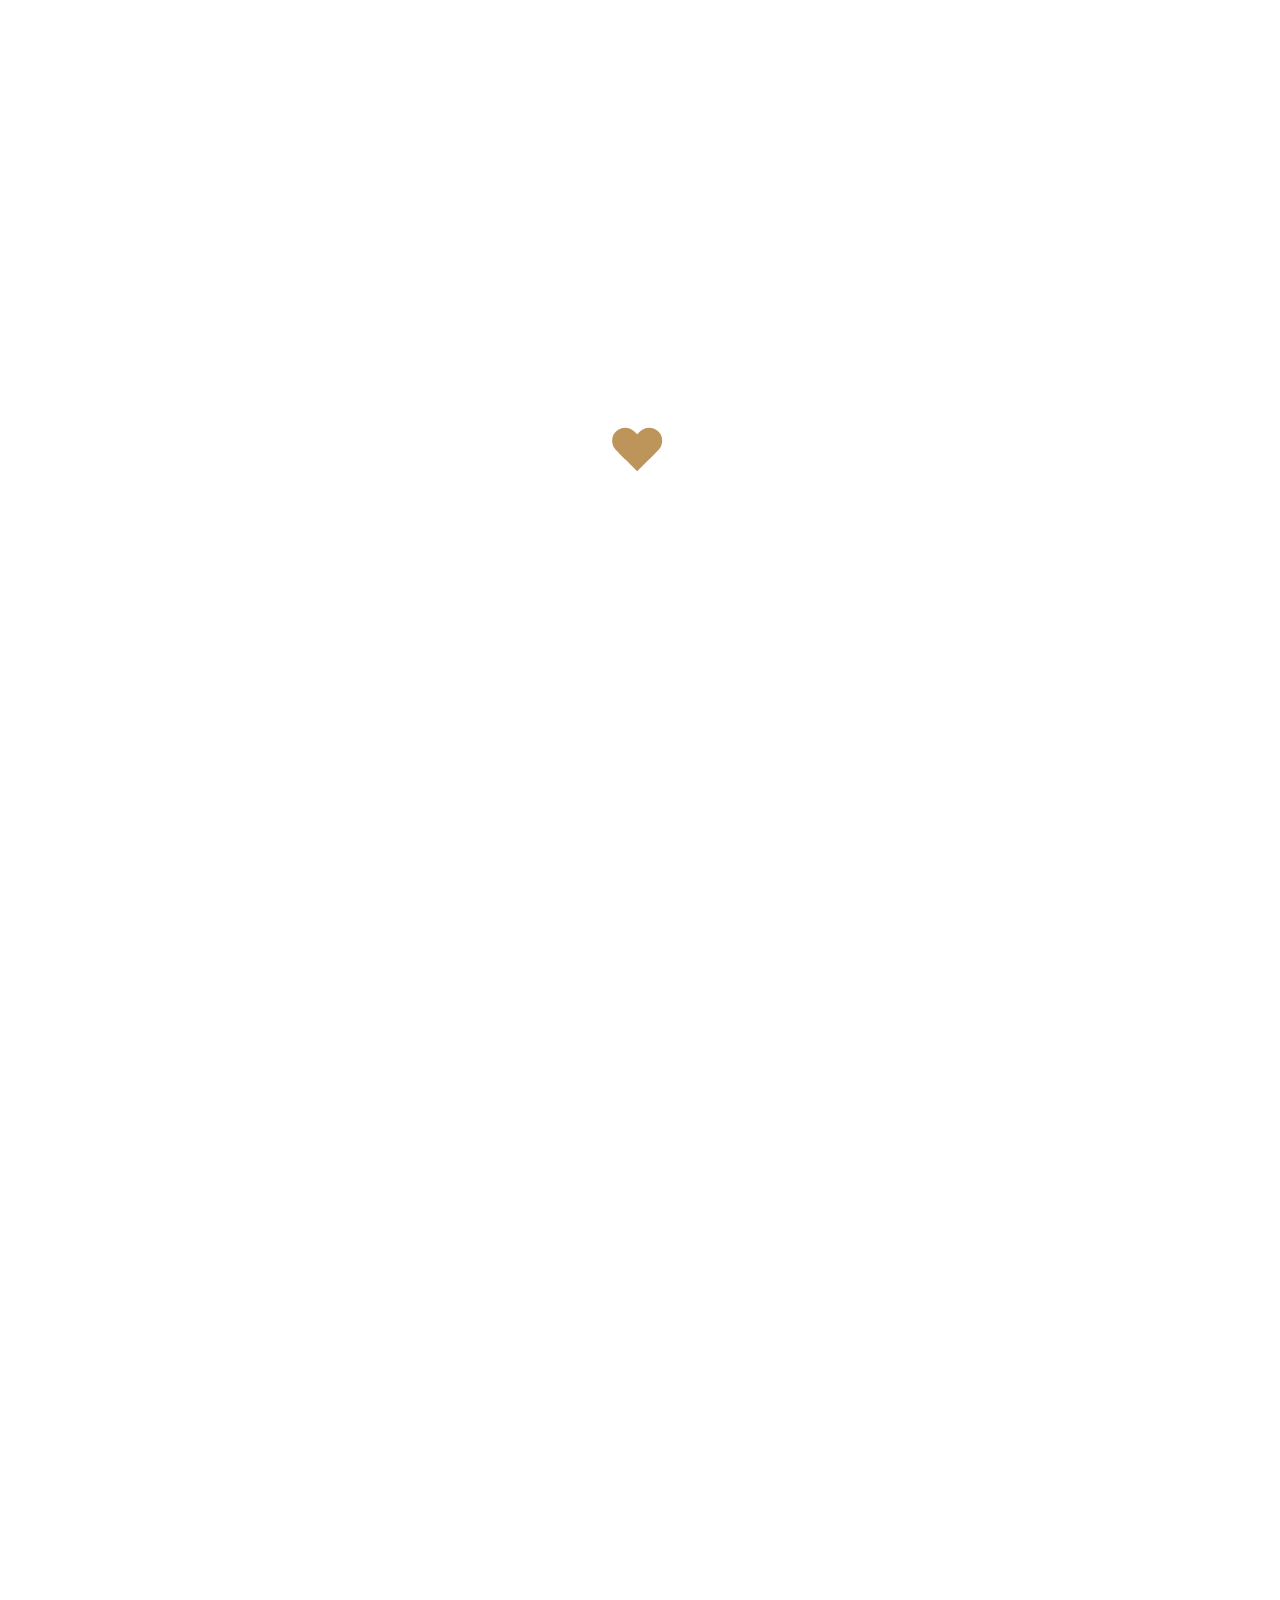
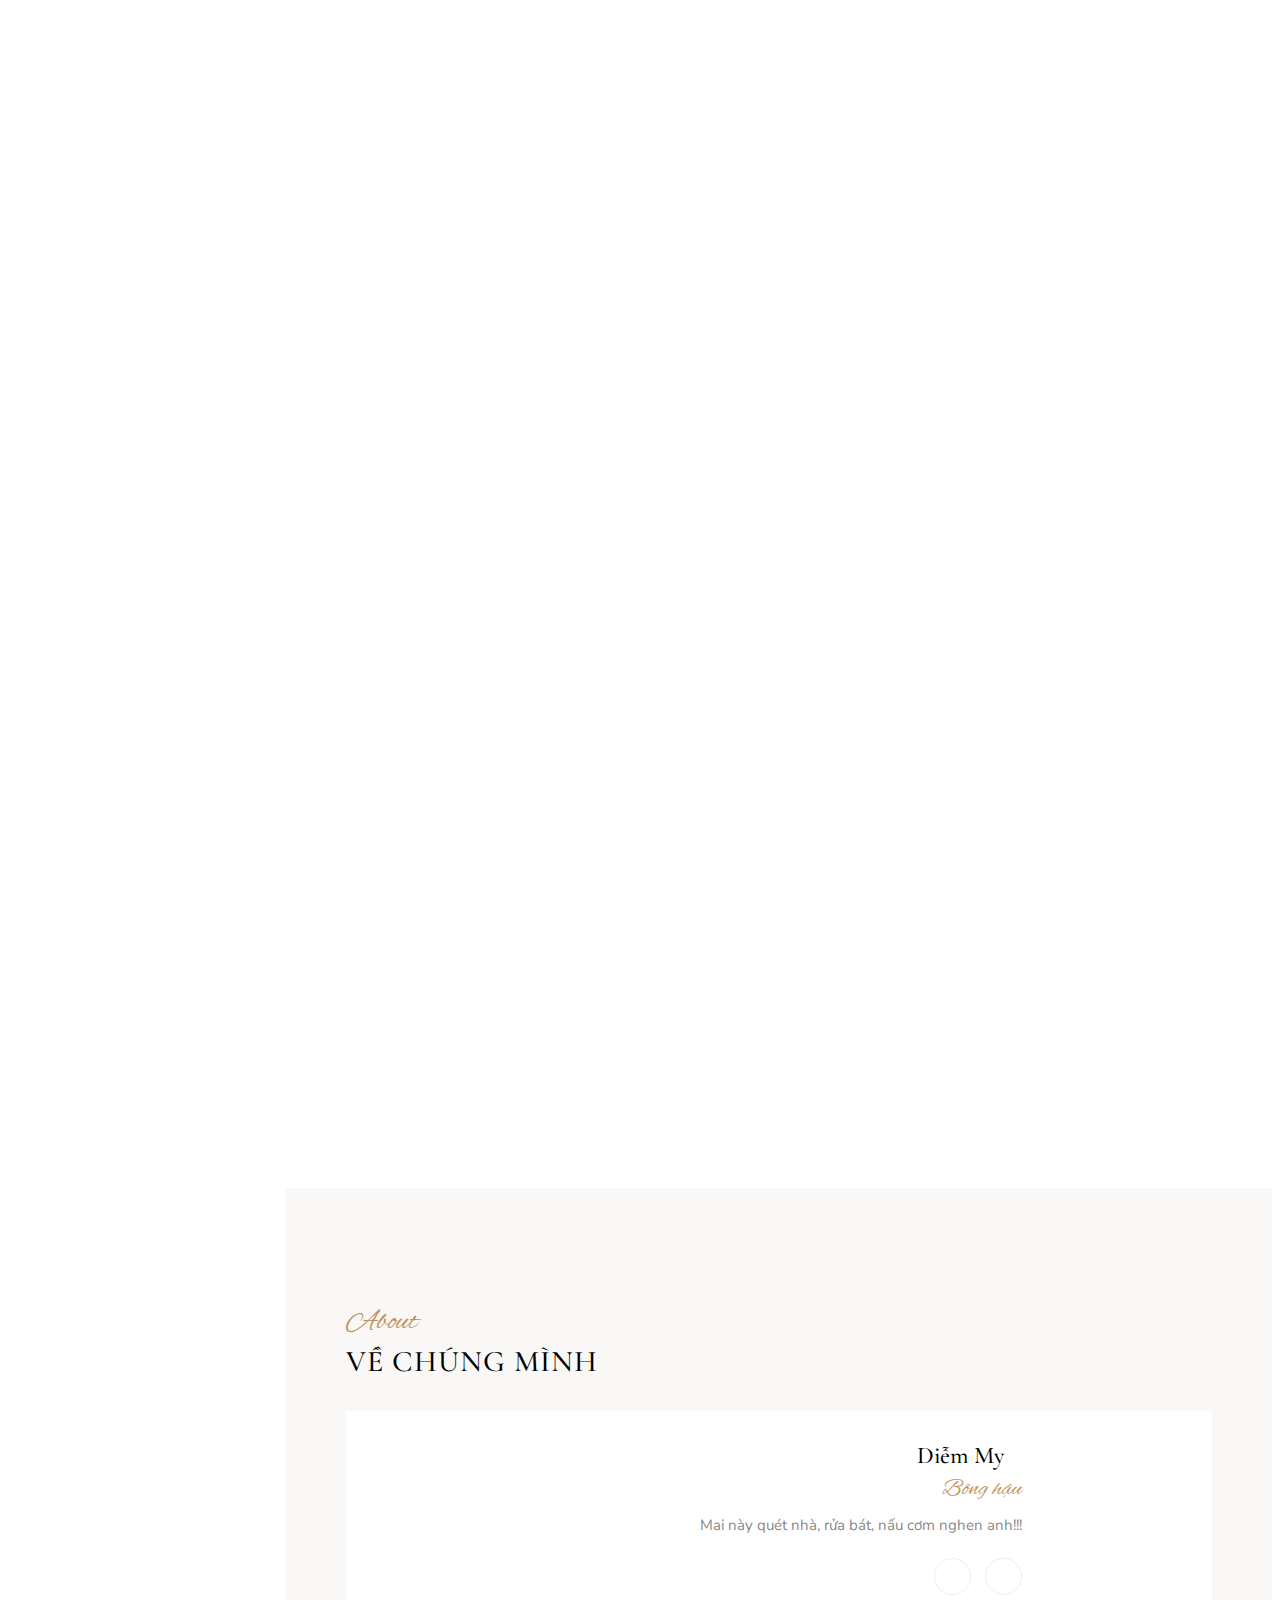
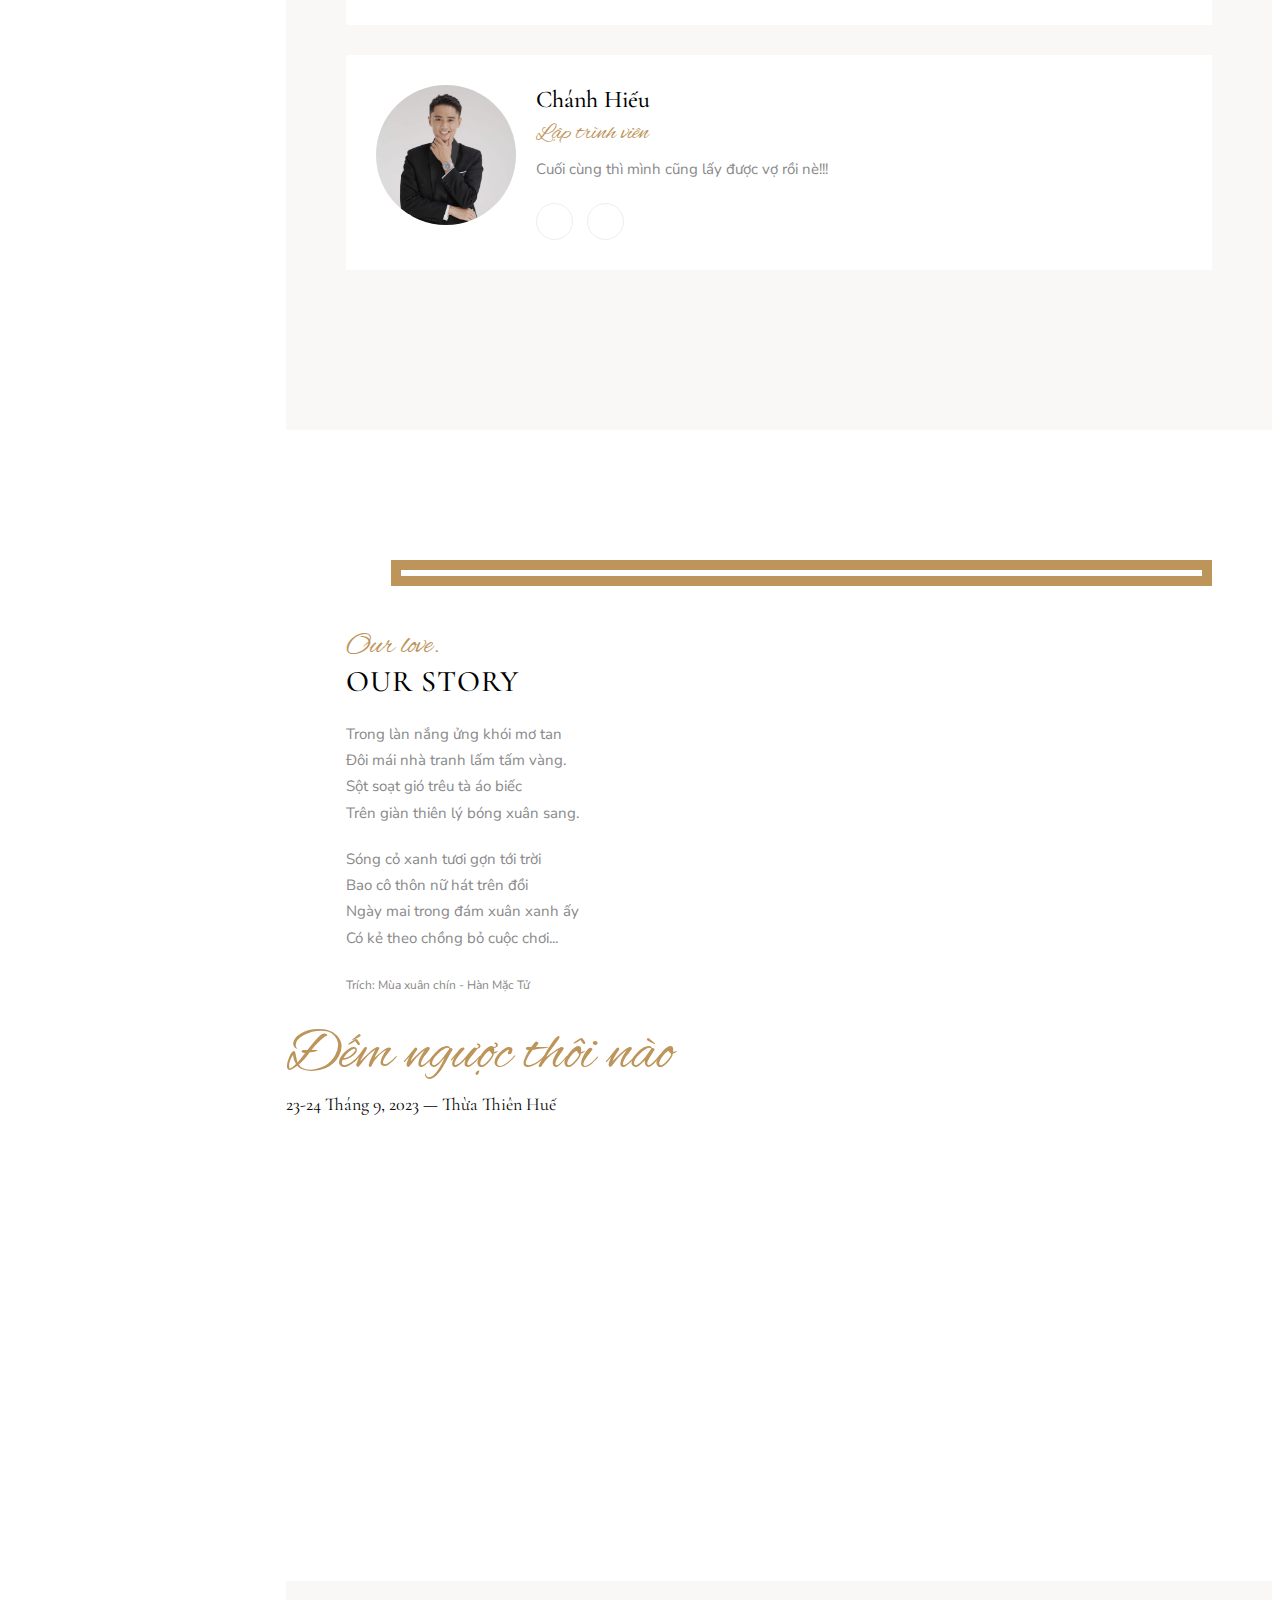
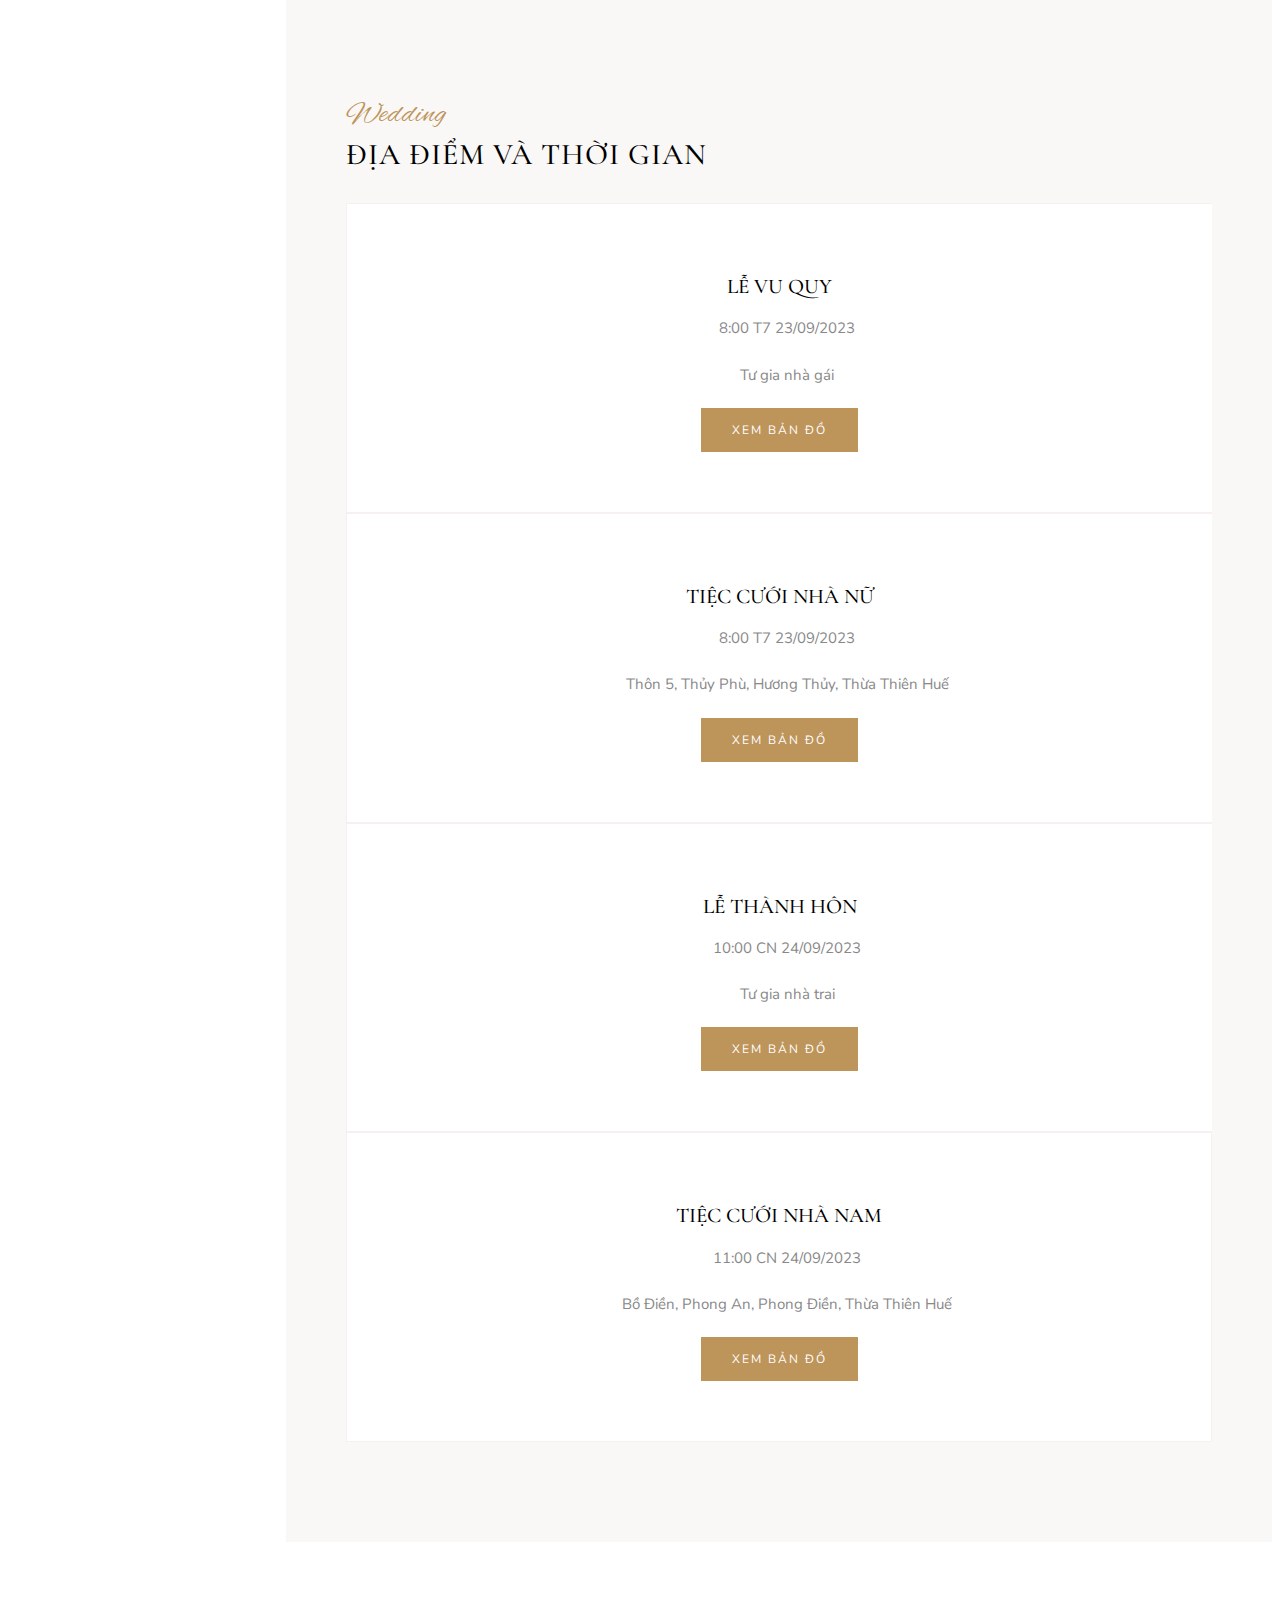
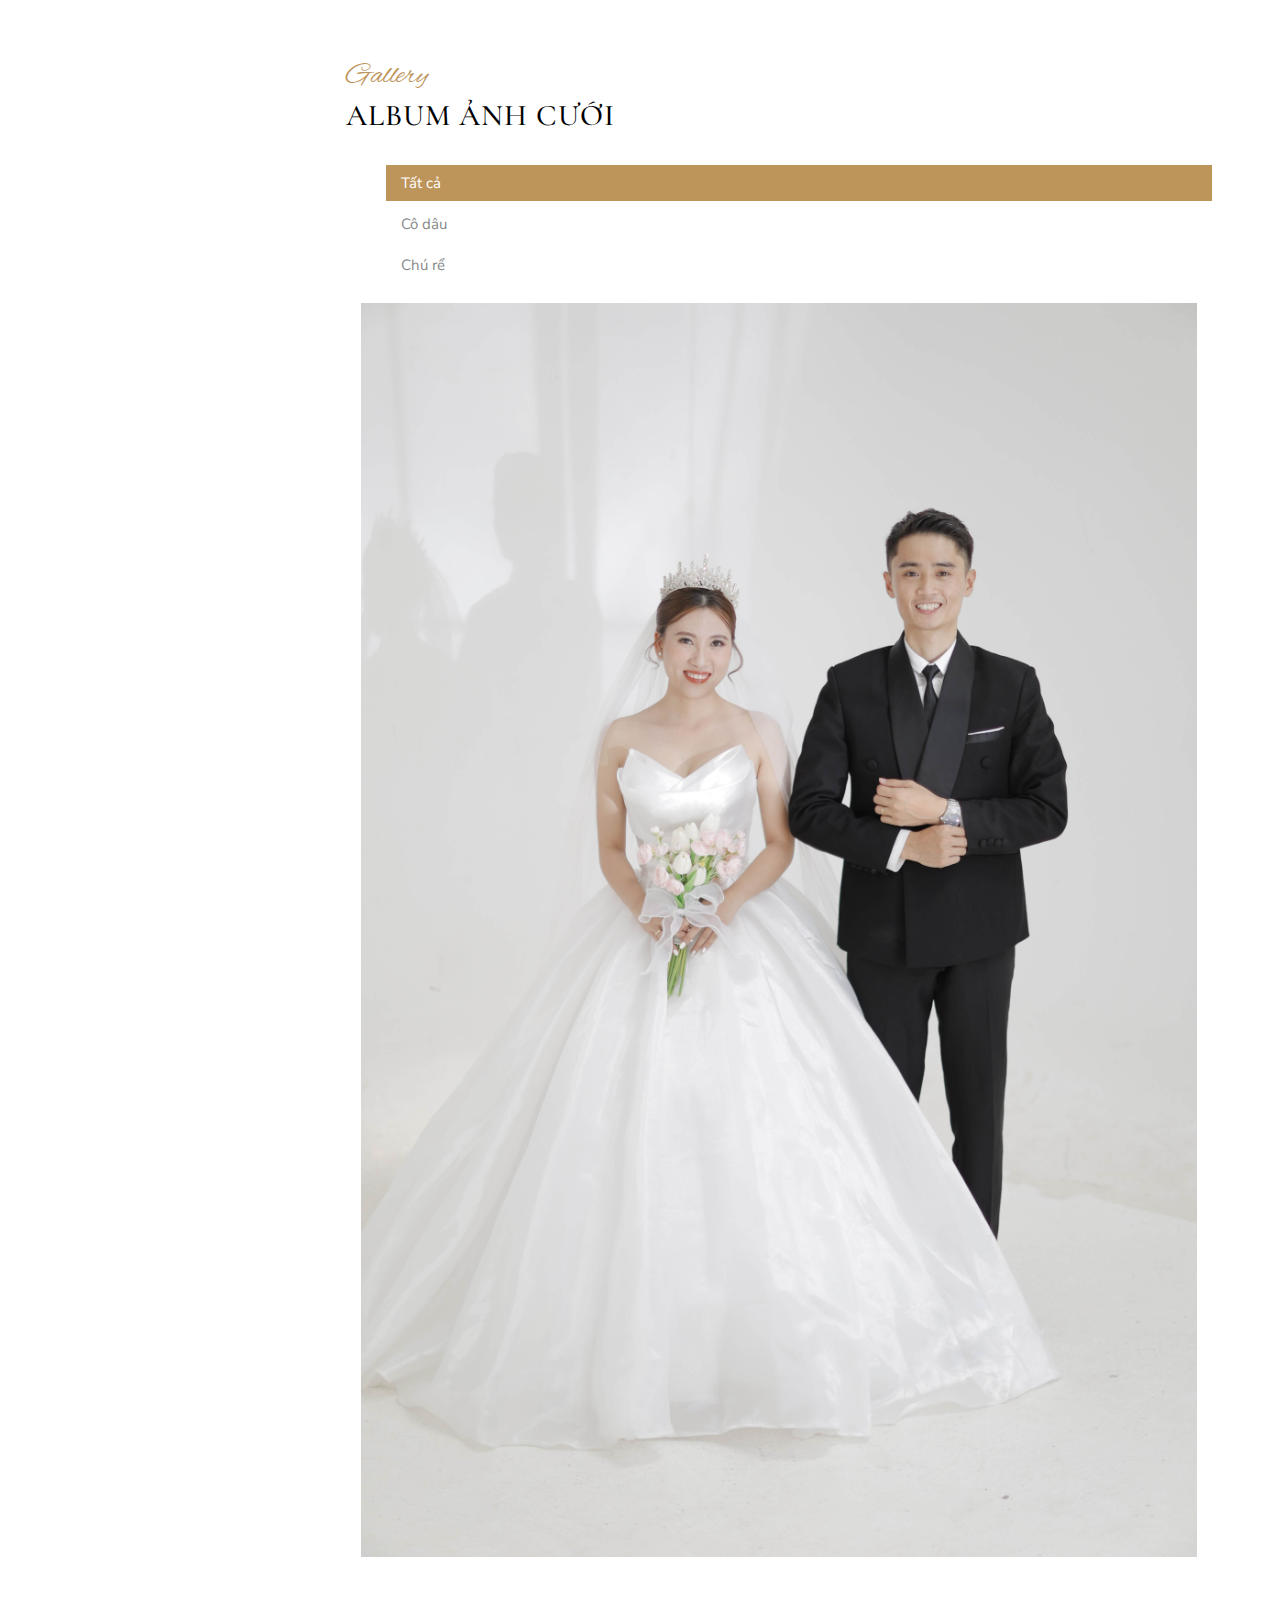
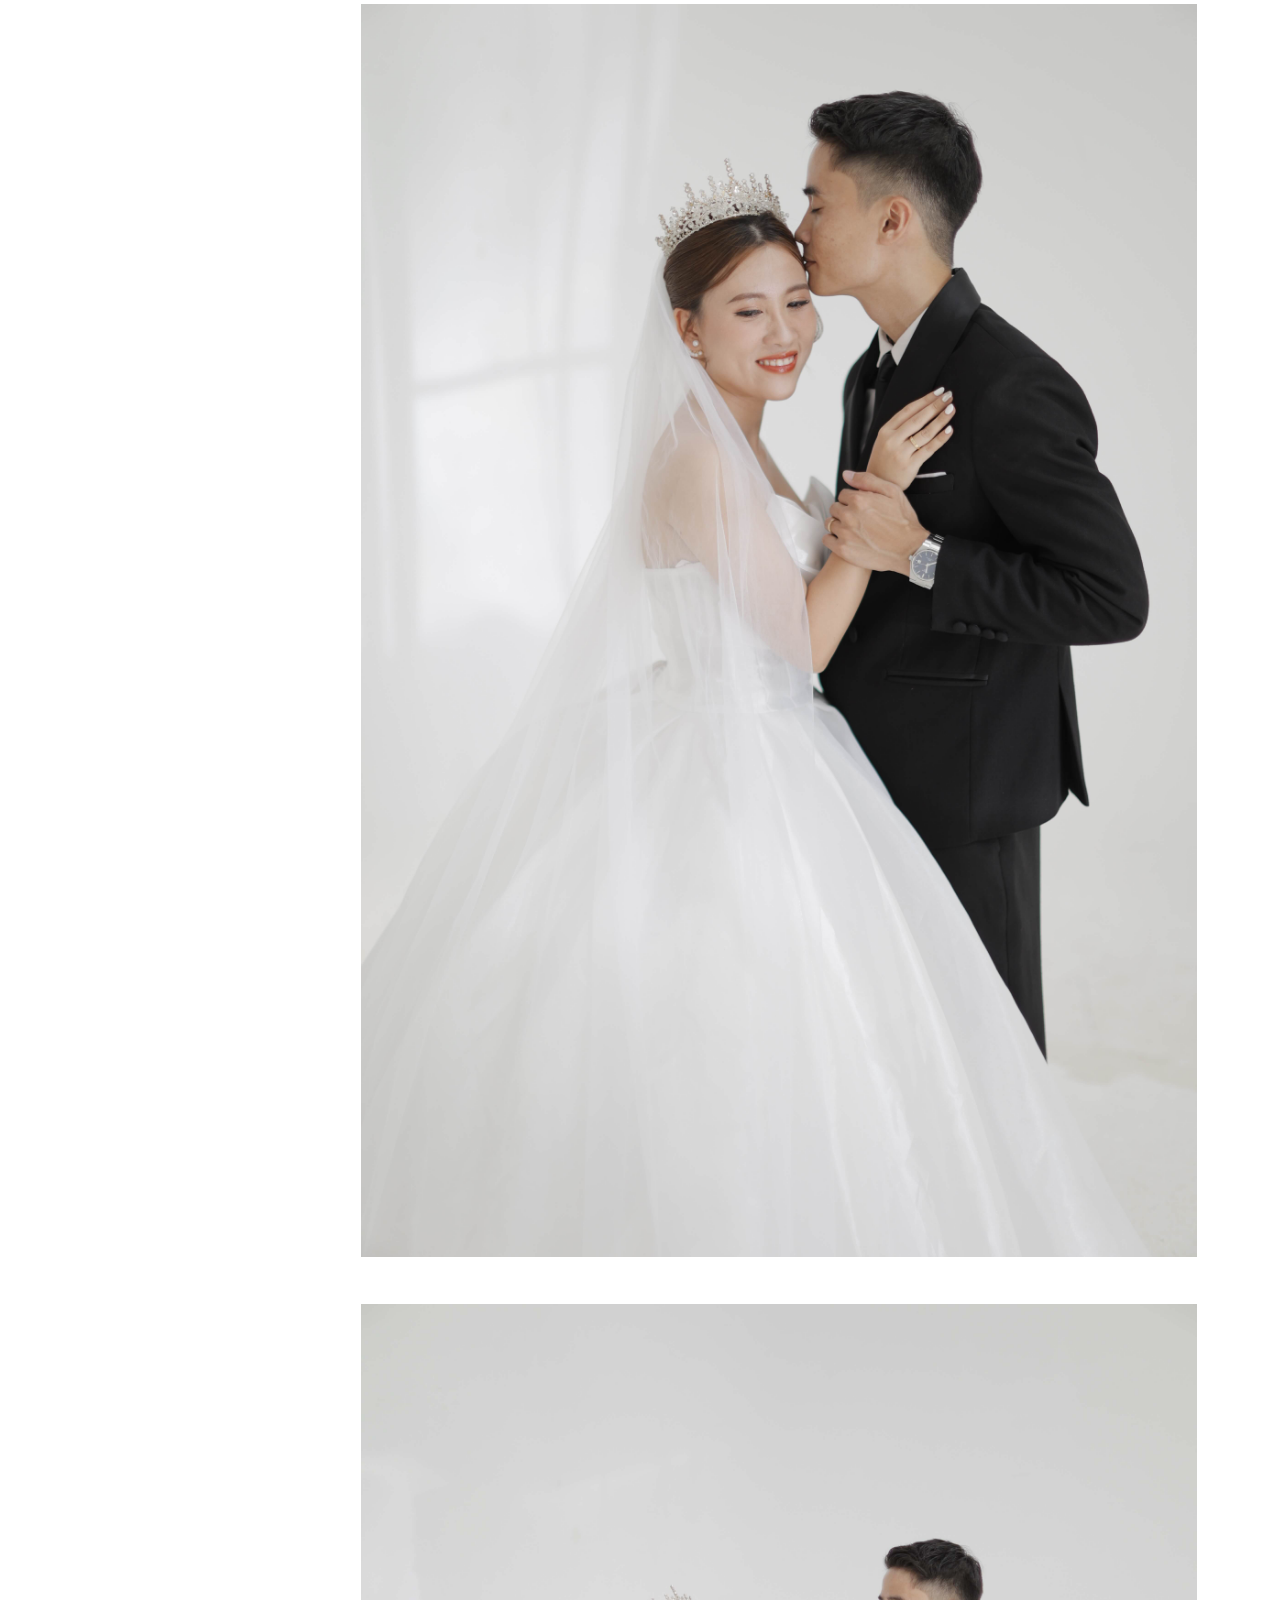
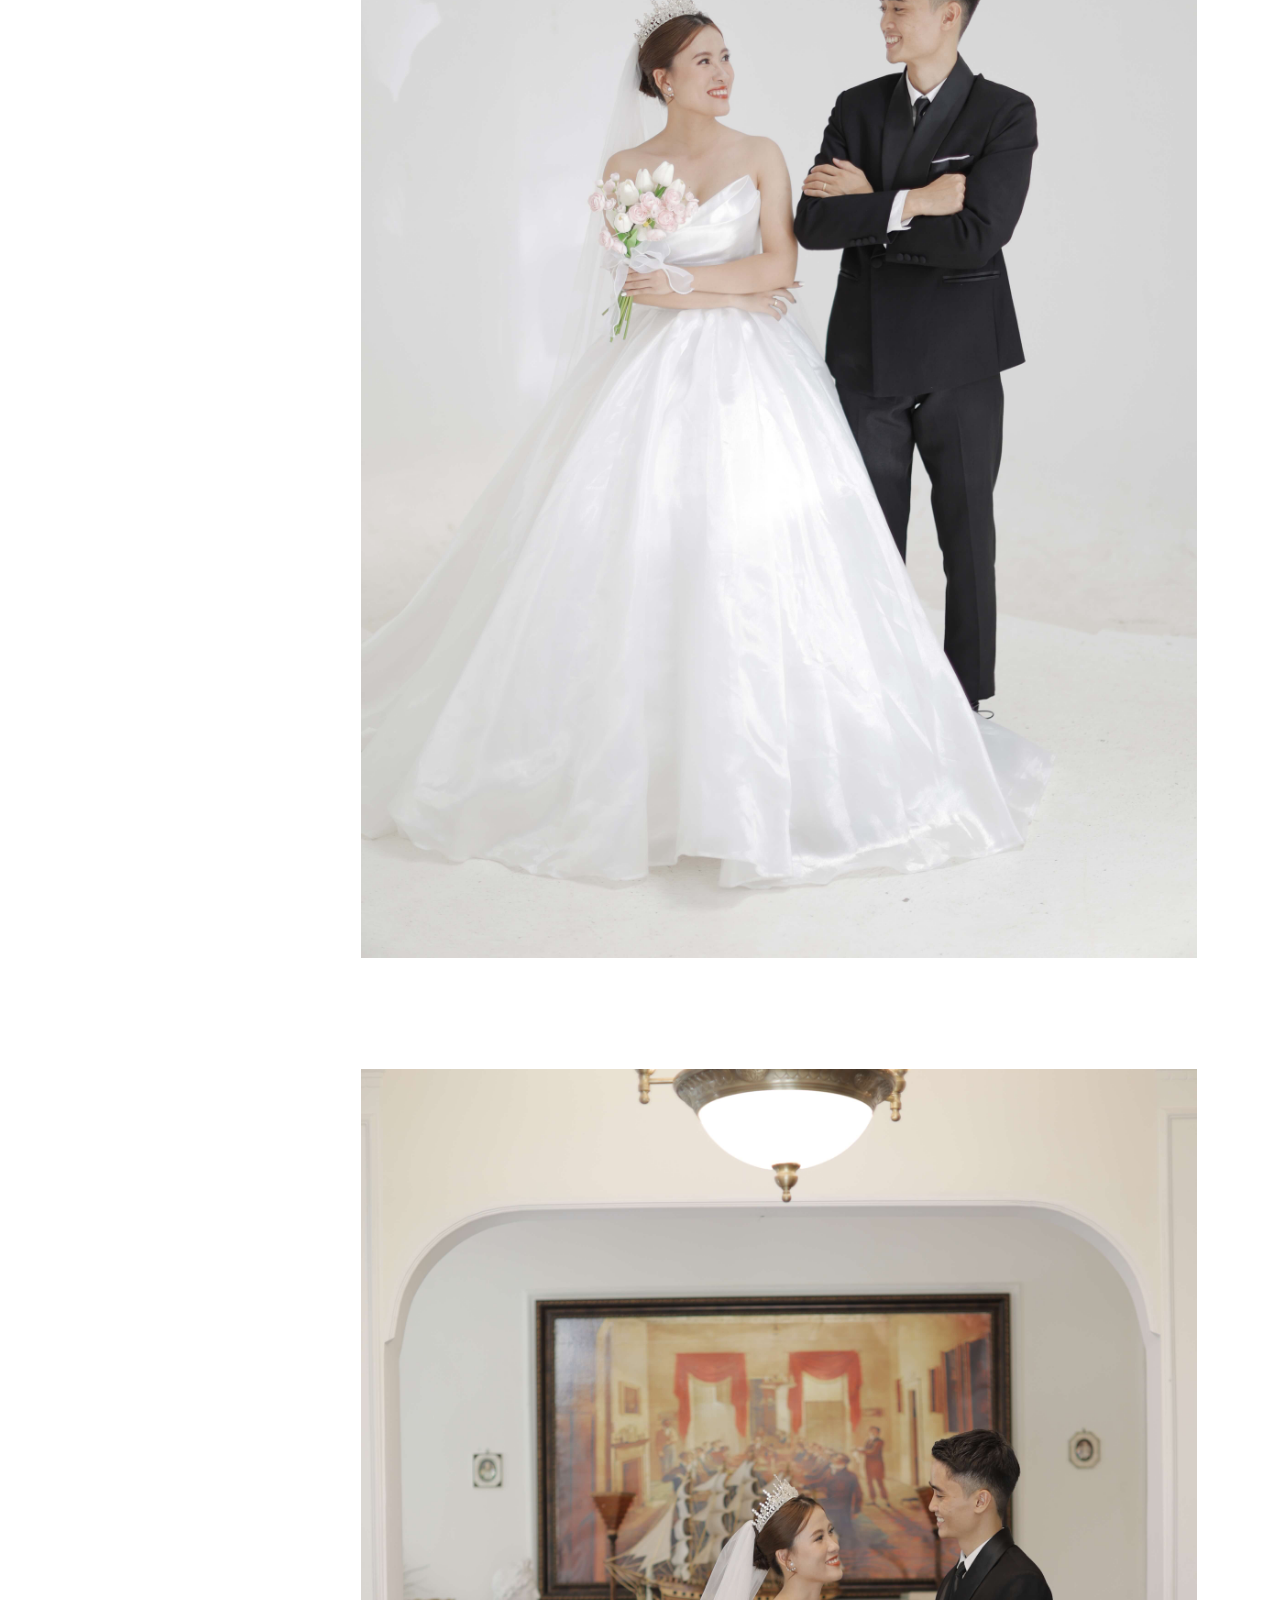
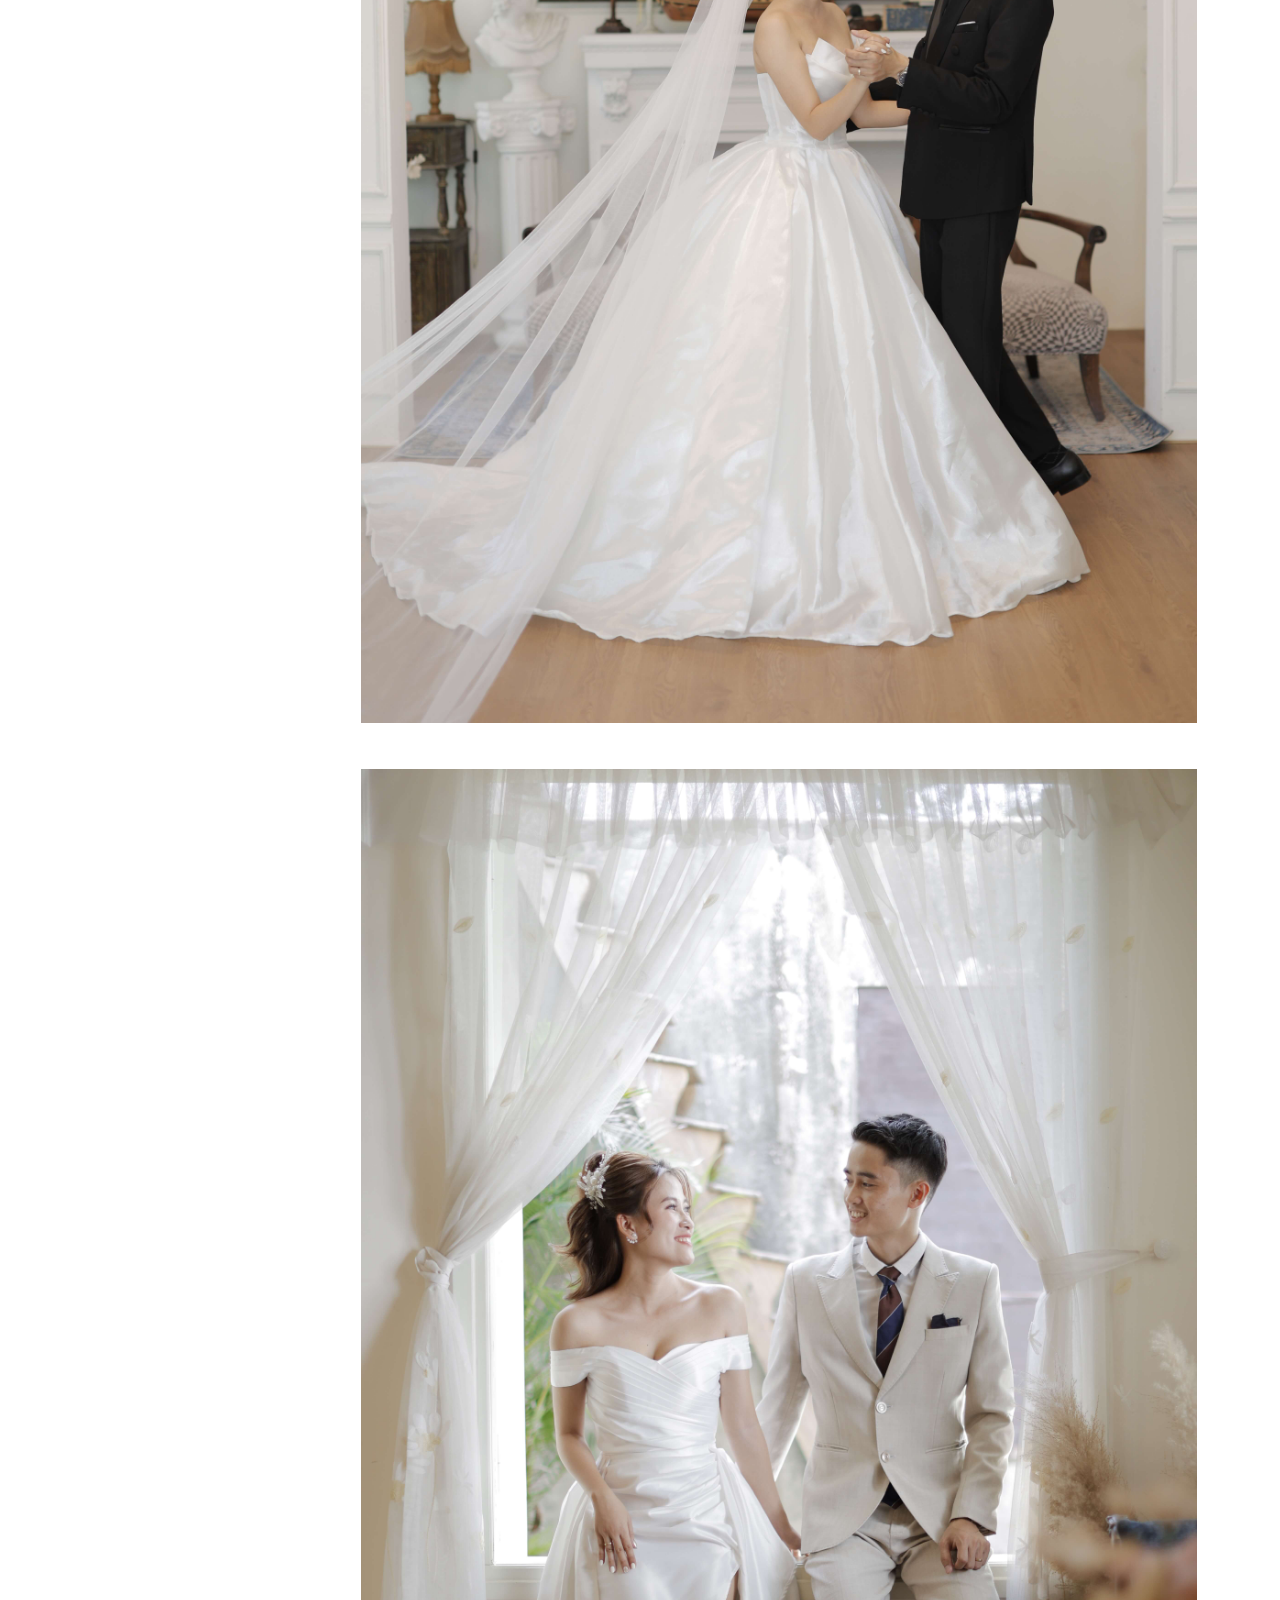
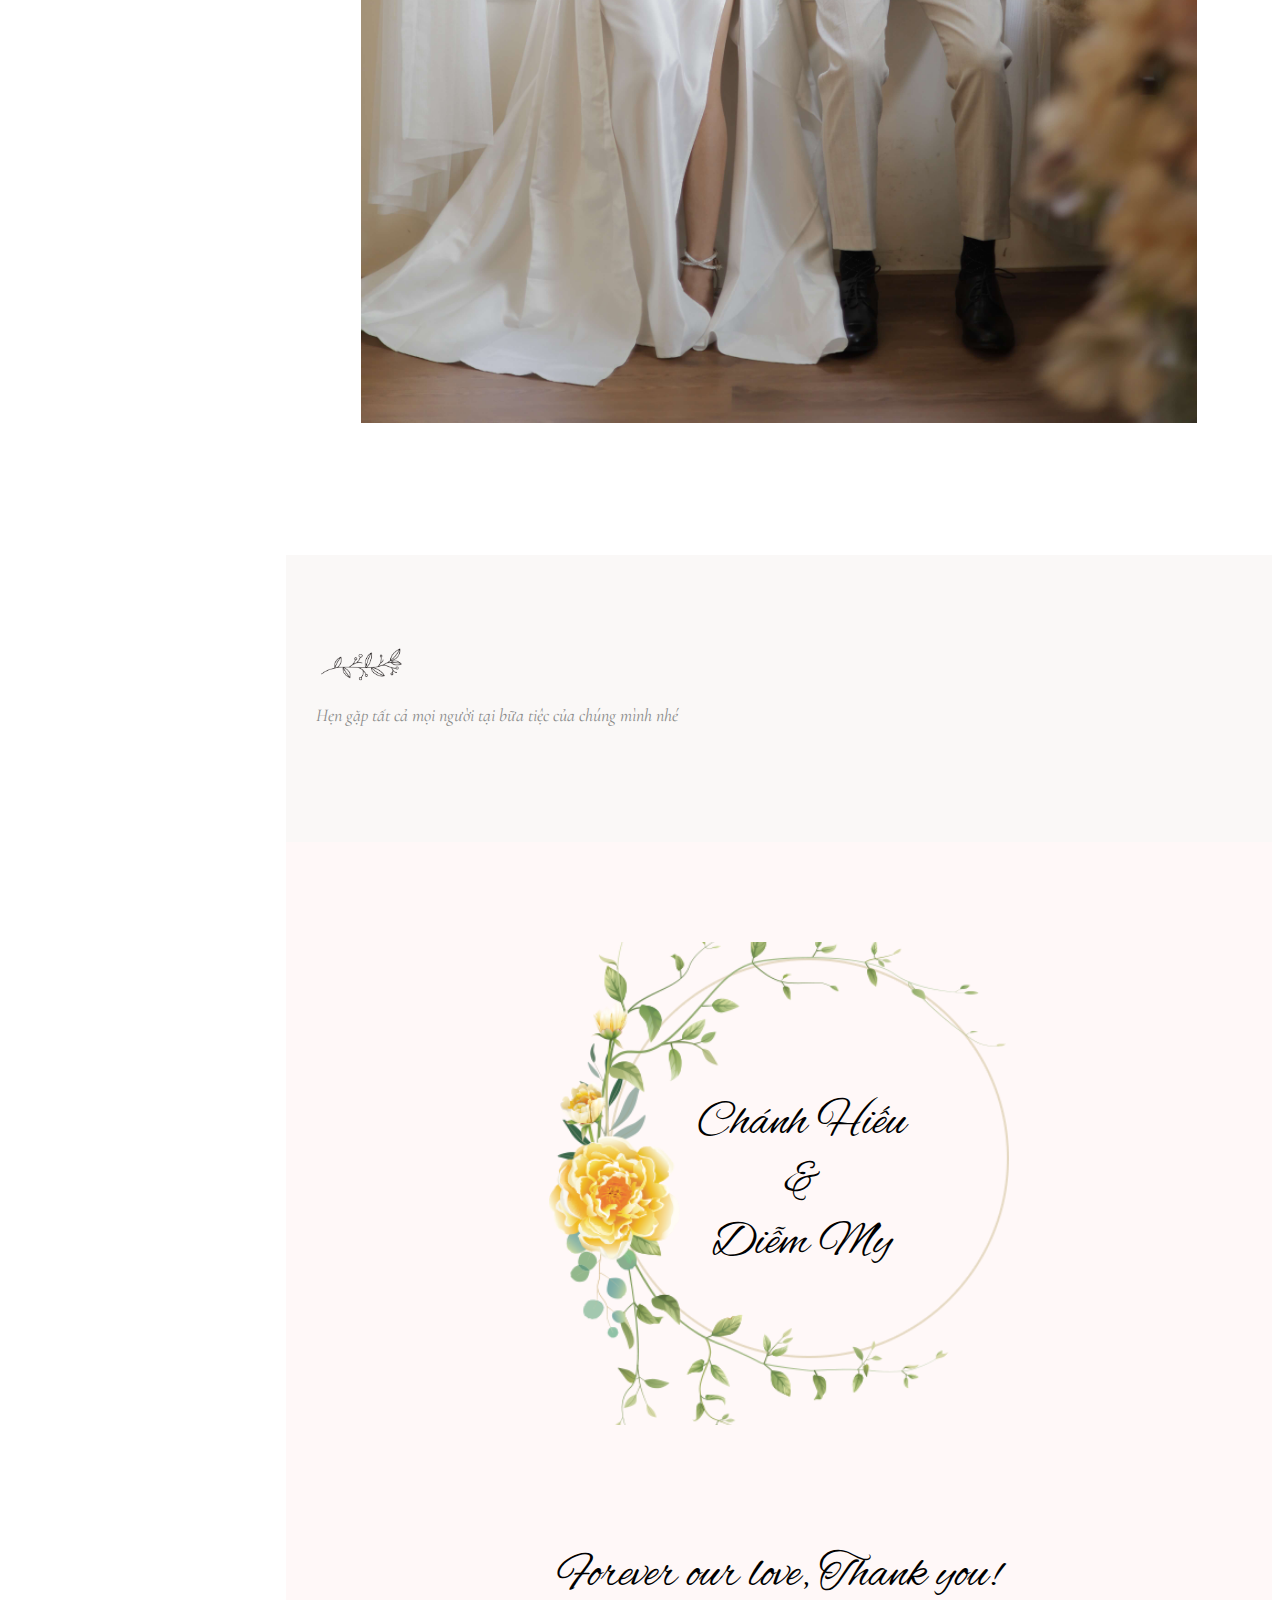
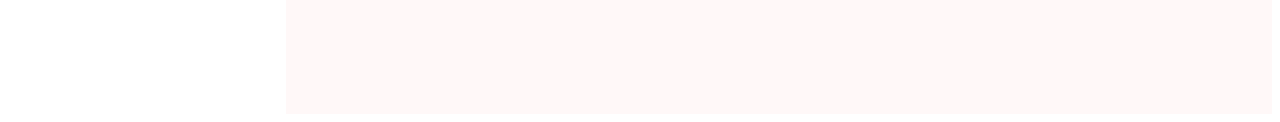
==== commit 1e4bc273: "update layout" ====
--- a/index.html
+++ b/index.html
@@ -42,14 +42,14 @@
                 <ul>
                     <li><a href="/my_wedding/index.html#home">Home</a></li>
                     <li><a href="/my_wedding/index.html#couple">Chúng mình</a></li>
-                    <li><a href="/my_wedding/index.html#story">Khoảnh khắc</a></li>
+                    <li><a href="/my_wedding/index.html#story">Chuyện tình yêu</a></li>
                     <li><a href="/my_wedding/index.html#countdown">Đếm ngược nào</a></li>
                     <!-- <li><a href="index.html#friends">Bạn bè</a></li> -->
-                    <li><a href="/my_wedding/index.html#organization">Địa điêm tổ chức</a></li>
-                    <li><a href="/my_wedding/index.html#gallery">Ảnh</a></li>
-                    <li><a href="/my_wedding/index.html#whenwhere">Khi nào và ở đâu</a></li>
-                    <li><a href="/my_wedding/index.html#rsvp">R.S.V.P</a></li>
-                    <li><a href="/my_wedding/index.html#gift">Gửi lời chúc</a></li>
+                    <li><a href="/my_wedding/index.html#organization">Sự kiện</a></li>
+                    <li><a href="/my_wedding/index.html#gallery">Album cưới</a></li>
+                    <!-- <li><a href="/my_wedding/index.html#whenwhere">Khi nào và ở đâu</a></li> -->
+                    <!-- <li><a href="/my_wedding/index.html#rsvp">R.S.V.P</a></li> -->
+                    <!-- <li><a href="/my_wedding/index.html#gift">Gửi lời chúc</a></li> -->
                 </ul>
             </nav>
             <!-- Sidebar Footer -->
@@ -72,8 +72,8 @@
                                         <div class="col-md-12 js-fullheight slider-text">
                                             <div class="slider-text-inner">
                                                 <div class="desc">
-                                                    <!-- <h2>Chánh Hiếu & Diễm My</h2>
-                                                    <h6>23-24 09 2023</h6> -->
+                                                    <h2>Chánh Hiếu & Diễm My</h2>
+                                                    <h6>23-24 September 2023</h6>
                                                 </div>
                                             </div>
                                         </div>
@@ -101,8 +101,8 @@
                                         <div class="col-md-12 js-fullheight slider-text">
                                             <div class="slider-text-inner">
                                                 <div class="desc">
-                                                    <!-- <h2>Chánh Hiếu & Diễm My</h2>
-                                                    <h6>23-24.09.2023</h6> -->
+                                                    <h2>Chánh Hiếu & Diễm My</h2>
+                                                    <h6>23-24 September 2023</h6>
                                                 </div>
                                             </div>
                                         </div>
@@ -116,8 +116,8 @@
                                         <div class="col-md-12 js-fullheight slider-text">
                                             <div class="slider-text-inner">
                                                 <div class="desc">
-                                                    <!-- <h2>Chánh Hiếu & Diễm My</h2>
-                                                    <h6>23-24.09.2023</h6> -->
+                                                    <h2>Chánh Hiếu & Diễm My</h2>
+                                                    <h6>23-24 September 2023</h6>
                                                 </div>
                                             </div>
                                         </div>
@@ -131,8 +131,8 @@
                                         <div class="col-md-12 js-fullheight slider-text">
                                             <div class="slider-text-inner">
                                                 <div class="desc">
-                                                    <!-- <h2>Chánh Hiếu & Diễm My</h2>
-                                                    <h6>23-24.09.2023</h6> -->
+                                                    <h2>Chánh Hiếu & Diễm My</h2>
+                                                    <h6>23-24 September 2023</h6>
                                                 </div>
                                             </div>
                                         </div>
@@ -148,7 +148,7 @@
                                             <div class="slider-text-inner">
                                                 <div class="desc">
                                                     <h2>Comming soon!!!!</h2>
-                                                    <h6>23-24.09.2023</h6>
+                                                    <!-- <h6>23-24.09.2023</h6> -->
                                                 </div>
                                             </div>
                                         </div>
@@ -213,7 +213,7 @@
                     <div class="row">
                         <div class="col-md-5 offset-md-1 mb-30">
                             <div class="story-img animate-box" data-animate-effect="fadeInLeft">
-                                <div class="img"> <img src="./11A4092.jpg" class="img-fluid" alt=""> </div>
+                                <div class="img"> <img src="./11A4092.JPG" class="img-fluid" alt=""> </div>
                                 <!-- <div class="story-img-2 story-wedding" style="background-image: url(./wedding-logo.png);"></div> -->
                             </div>
                         </div>
@@ -231,14 +231,14 @@
                             <p class="mb-0">Có kẻ theo chồng bỏ cuộc chơi...</p>
                             <p></p>
                             <small>Trích: Mùa xuân chín - Hàn Mặc Tử</small>
-                            <p>Nói vậy chứ không bỏ cuộc chơi ha</p>
+                            <!-- <small>Nói vậy chứ không bỏ cuộc chơi ha</small> -->
                         </div>
                     </div>
                 </div>
                 <div class="row">
                     <div class="col-md-12 text-center animate-box" data-animate-effect="fadeInUp">
                         <h3 class="oliven-couple-title">Đếm ngược thôi nào</h3>
-                        <h4 class="oliven-couple-subtitle">23-26 Tháng 9, 2023 — Thừa Thiên Huế</h4> 
+                        <h4 class="oliven-couple-subtitle">23-24 Tháng 9, 2023 — Thừa Thiên Huế</h4> 
                     </div>
                 </div>
             </div>
@@ -346,28 +346,68 @@
                     </div>
                     <div class="row bord-box bg-img" data-background="/my_wedding/banner-3.jpg">
                         <div class="col-md-3 item-box">
-                            <h2 class="custom-font numb">Lễ Vu Quy</h2>
-                            <h6 class="title">Lễ Vu Quy</h6>
-                            <p>T7 23/09/2023 Dương Lịch</p>
-                            <p class="my-0">09/08/2023 Âm lịch</p>
-                            <p>Tại: Thôn 5, Thủy Phù, Hương Thủy, Thừa Thiên Huế</p>
+                            <!-- <h2 class="custom-font numb">Lễ Vu Quy</h2> -->
+                            <div>
+                                <h6 class="title">Lễ Vu Quy</h6>
+                                <p><i class="ti-time"></i> 8:00 T7 23/09/2023</p>
+                                <p><i class="ti-location-pin"></i> Tư gia nhà gái</p>
+                            </div>
+                            <div>
+                                <!-- <button type="submit" class="btn buttono">
+                                    Thêm vào lịch
+                                </button> -->
+                                <button type="submit" class="btn buttono mt-2">
+                                    Xem bản đồ
+                                </button>
+                            </div>
                         </div>
                         <div class="col-md-3 item-box">
-                            <h2 class="custom-font numb">02</h2>
-                            <h6 class="title">Đường đi trên google map</h6>
-                            <p>Chỉ đường đến đây</p>
+                            <!-- <h2 class="custom-font numb">02</h2> -->
+                            <div>
+                                <h6 class="title">Tiệc cưới nhà nữ</h6>
+                                <p><i class="ti-time"></i> 8:00 T7 23/09/2023</p>
+                                <p><i class="ti-location-pin"></i> Thôn 5, Thủy Phù, Hương Thủy, Thừa Thiên Huế</p>
+                            </div>
+                            <div>
+                                <!-- <button type="submit" class="btn buttono">
+                                    Thêm vào lịch
+                                </button> -->
+                                <button type="submit" class="btn buttono mt-2">
+                                    Xem bản đồ
+                                </button>
+                            </div>
                         </div>
                         <div class="col-md-3 item-box">
-                            <h2 class="custom-font numb">03</h2>
-                            <h6 class="title">Lễ Thành Hôn</h6>
-                            <p> CN 24/09/2023 Dương Lịch</p>
-                            <p class="my-0">10/08/2023 Âm lịch</p>
-                            <p>Tại: Bồ Điền, Phong An, Phong Điền, Thừa Thiên Huế</p>
+                            <!-- <h2 class="custom-font numb">03</h2> -->
+                            <div>
+                                <h6 class="title">Lễ Thành Hôn</h6>
+                                <p><i class="ti-time"></i> 10:00 CN 24/09/2023</p>
+                                <p><i class="ti-location-pin"></i> Tư gia nhà trai</p>
+                            </div>
+                            <div>
+                                <!-- <button type="submit" class="btn buttono">
+                                    Thêm vào lịch
+                                </button> -->
+                                <button type="submit" class="btn buttono mt-2">
+                                    Xem bản đồ
+                                </button>
+                            </div>
                         </div>
                         <div class="col-md-3 item-box">
-                            <h2 class="custom-font numb">04</h2>
-                            <h6 class="title">Đường đi trên google map</h6>
-                            <p>Chỉ đường đến đây</p>
+                            <!-- <h2 class="custom-font numb">04</h2> -->
+                            <div>
+                                <h6 class="title">Tiệc cưới nhà nam</h6>
+                                <p><i class="ti-time"></i> 11:00 CN 24/09/2023</p>
+                                <p><i class="ti-location-pin"></i> Bồ Điền, Phong An, Phong Điền, Thừa Thiên Huế</p>
+                            </div>
+                            <div>
+                                <!-- <button type="submit" class="btn buttono">
+                                    Thêm vào lịch
+                                </button> -->
+                                <button type="submit" class="btn buttono mt-2">
+                                    Xem bản đồ
+                                </button>
+                            </div>
                         </div>
                     </div>
                 </div>
@@ -378,39 +418,39 @@
                     <div class="row">
                         <div class="col-md-12 mb-30"> 
                             <span class="oliven-title-meta">Gallery</span>
-                            <h2 class="oliven-title">Our Memories</h2> 
+                            <h2 class="oliven-title">Album ảnh cưới</h2> 
                         </div>
                     </div>
                     <div class="row">
                         <ul class="col list-unstyled list-inline mb-0 gallery-menu" id="gallery-filter">
-                            <li class="list-inline-item"><a class="active" data-filter="*">All</a></li>
-                            <li class="list-inline-item"><a class="" data-filter=".ceremony">Ceremony</a></li>
-                            <li class="list-inline-item"><a class="" data-filter=".party">Party</a></li>
+                            <li class="list-inline-item"><a class="active" data-filter="*">Tất cả</a></li>
+                            <li class="list-inline-item"><a class="" data-filter=".ceremony">Cô dâu</a></li>
+                            <li class="list-inline-item"><a class="" data-filter=".party">Chú rể</a></li>
                         </ul>
                     </div>
                 </div>
                 <div class="container">
                     <div class="row gallery-filter mt-3">
-                        <div class="col-md-2 gallery-item ceremony">
+                        <div class="col-md-3 gallery-item ceremony">
                             <a href="./11A4665.jpeg" class="img-zoom">
                                 <div class="gallery-box">
                                     <div class="gallery-img"> <img src="./11A4665.jpeg" class="img-fluid mx-auto d-block" alt=""> </div>
                                     <div class="gallery-detail">
-                                        <h4 class="mb-0">Wedding Ceremony</h4> 
+                                        <h4 class="mb-0">Xem</h4> 
                                     </div>
                                 </div>
                             </a>
                         </div>
-                        <div class="col-md-2 gallery-item party">
+                        <div class="col-md-3 gallery-item party">
                             <a href="./11A4882.jpeg" class="img-zoom">
                                 <div class="gallery-box">
                                     <div class="gallery-img"> <img src="./11A4882.jpeg" class="img-fluid mx-auto d-block" alt=""> </div>
                                     <div class="gallery-detail">
-                                        <h4 class="mb-0">Wedding Party</h4> </div>
+                                        <h4 class="mb-0">Xem</h4> </div>
                                 </div>
                             </a>
                         </div>
-                        <div class="col-md-2 gallery-item ceremony">
+                        <div class="col-md-3 gallery-item ceremony">
                             <a href="./11A4989.jpeg" class="img-zoom">
                                 <div class="gallery-box">
                                     <div class="gallery-img"> <img src="./11A4989.jpeg" class="img-fluid mx-auto d-block" alt=""> </div>
@@ -419,30 +459,30 @@
                                 </div>
                             </a>
                         </div>
-                        <div class="col-md-2 gallery-item party">
+                        <div class="col-md-3 gallery-item party">
                             <a href="./11A4594.jpeg" class="img-zoom">
                                 <div class="gallery-box">
                                     <div class="gallery-img"> <img src="./11A4594.jpeg" class="img-fluid mx-auto d-block" alt=""> </div>
                                     <div class="gallery-detail">
-                                        <h4 class="mb-0">Wedding Party</h4> </div>
+                                        <h4 class="mb-0">Xem</h4> </div>
                                 </div>
                             </a>
                         </div>
-                        <div class="col-md-2 gallery-item ceremony">
+                        <div class="col-md-3 gallery-item ceremony">
                             <a href="./11A5071.jpeg" class="img-zoom">
                                 <div class="gallery-box">
                                     <div class="gallery-img"> <img src="./11A5071.jpeg" class="img-fluid mx-auto d-block" alt=""> </div>
                                     <div class="gallery-detail">
-                                        <h4 class="mb-0">Wedding Ceremony</h4> </div>
+                                        <h4 class="mb-0">Xem</h4> </div>
                                 </div>
                             </a>
                         </div>
-                        <div class="col-md-2 gallery-item party">
+                        <div class="col-md-3 gallery-item party">
                             <a href="./11A4061.jpeg" class="img-zoom">
                                 <div class="gallery-box">
                                     <div class="gallery-img"> <img src="./11A4061.jpeg" class="img-fluid mx-auto d-block" alt=""> </div>
                                     <div class="gallery-detail">
-                                        <h4 class="mb-0">Wedding Party</h4> </div>
+                                        <h4 class="mb-0">Xem</h4> </div>
                                 </div>
                             </a>
                         </div>
@@ -450,7 +490,8 @@
                 </div>
             </div>
             <!-- When & Where -->
-            <div id="whenwhere" class="whenwhere section-padding bg-pink">
+
+            <!-- <div id="whenwhere" class="whenwhere section-padding bg-pink">
                 <div class="container">
                     <div class="row">
                         <div class="col-md-12 mb-30"> <span class="oliven-title-meta">Questions</span>
@@ -479,7 +520,7 @@
                                     <div class="whenwhere-img"> <img src="/my_wedding/2.jpg" alt=""></div>
                                     <div class="content">
                                         <h5>Accomodations</h5>
-                                        <p><i class="ti-direction-alt"></i> Hotel and distance from wedding party restaurant:</p>
+                                        <p><i class="ti-direction-alt"></i> Hotel and distance from Xem restaurant:</p>
                                         <p><i class="ti-direction"></i> The William Vale (7 min)</p>
                                     </div>
                                 </div>
@@ -487,16 +528,16 @@
                         </div>
                     </div>
                 </div>
-            </div>
+            </div> -->
+
             <!-- Confirmation -->
-            <div id="rsvp" class="section-padding bg-img bg-fixed" data-background="/my_wedding/banner-2.jpg">
+            <!-- <div id="rsvp" class="section-padding bg-img bg-fixed" data-background="/my_wedding/banner-2.jpg">
                 <div class="container">
                     <div class="row">
                         <div class="col-md-6 offset-md-3 bg-white p-40"> <span class="oliven-title-meta text-center">Will you attend?</span>
                             <h2 class="oliven-title text-center">R.S.V.P</h2>
                             <br>
                             <form class="contact__form" method="post" action="mail.php">
-                            <!-- form message -->
                             <div class="row">
                                 <div class="col-12">
                                     <div class="alert alert-success contact__msg" style="display: none" role="alert">
@@ -504,7 +545,6 @@
                                     </div>
                                 </div>
                             </div>
-                            <!-- form element -->
                             <div class="row">
                                 <div class="col-md-12">
                                     <div class="form-group">
@@ -532,10 +572,11 @@
                         </div>
                     </div>
                 </div>
-            </div>
+            </div> -->
             
             <!-- Gift Registry -->
-            <div id="gift" class="gift-section gift">
+
+            <!-- <div id="gift" class="gift-section gift">
                 <div class="container">
                     <div class="row">
                         <div class="col-md-3 mb-30">
@@ -566,7 +607,8 @@
                         </div>
                     </div>
                 </div>
-            </div>
+            </div> -->
+
             <!-- See you -->
             <!-- <div id="seeyou" class="seeyou section-padding bg-img bg-fixed" data-background="/banner-3.jpg">
                 <div class="container">
@@ -585,14 +627,33 @@
                     <div class="row">
                         <div class="col-md-12 text-center">
                             <h2>
-                                <a><img src="/my_wedding/logo.png" alt=""><span>Chánh Hiếu <small>&</small> Diễm My</span></a>
+                                <a><img src="/my_wedding/logo.png" alt="">
+                                    <!-- <span>Chánh Hiếu <small>&</small> Diễm My</span> -->
+                                </a>
                             </h2>
                             <p class="copyright">Hẹn gặp tất cả mọi người tại bữa tiệc của chúng mình nhé</p>
                         </div>
                     </div>
                 </div>
             </div>
+
+            <!-- footer -->
+            <footer class="footer-section bg-section">
+                <div class="container">
+                    <div class="row">
+                        <div class="col col-xs-12">
+                            <div class="footer-area">
+                                <div class="couple-name">
+                                    <h2>Chánh Hiếu <br>& <br>Diễm My</h2>
+                                </div>
+                                <h3>Forever our love, Thank you!</h3>
+                            </div>
+                        </div>
+                    </div>
+                </div>
+            </footer>
         </div>
+
         <!-- jQuery -->
         <script src="jquery.min.js"></script>
         <script src="modernizr-2.6.2.min.js"></script>
--- a/style.css
+++ b/style.css
@@ -184,6 +184,7 @@
 input[type="submit"],
 input[type="reset"],
 input[type="button"],
+button.buttono,
 button {
     font-family: 'Nunito Sans', sans-serif;
     background: #BD945A;
@@ -1213,7 +1214,7 @@
     font-family: 'Nunito Sans', sans-serif;
     font-size: 60px;
     font-weight: 700;
-    color: #fff;
+    color: #efa8a8;
     letter-spacing: -1px;
 }
 @media all and (max-width: 768px) {
@@ -1373,11 +1374,17 @@
   overflow: hidden; 
 }
 .organization .item-box {
-  padding: 60px 30px;
-  height: 100%;
+  height: auto !important;
+  text-align: center;
+  padding: 60px;
+  /* height: 100%; */
   background-color: #fff;
   border: 1px solid #F6F1F0;
   border-right: 0;
+  display: flex;
+  align-items: center;
+  justify-content: space-between;
+  flex-direction: column;
   -webkit-transition: all .4s;
   -o-transition: all .4s;
   transition: all .4s; }
@@ -1458,6 +1465,80 @@
     font-size: 60px;
     margin-bottom: 0;
 }
+
+
+.footer-section {
+    text-align: center;
+    padding: 100px 0;
+  }
+  
+  @media (max-width: 767px) {
+    .footer-section {
+      padding: 0 0 80px 0;
+    }
+  }
+  
+  .footer-section .couple-name {
+    background: url("./bgfooter.png") center center/cover no-repeat local;
+    width: 415px;
+    height: 483px;
+    margin: 0 auto 120px;
+    padding-left: 45px;
+    display: table;
+    text-align: center;
+  }
+  
+  @media (max-width: 767px) {
+    .footer-section .couple-name {
+      width: 300px;
+      height: 349px;
+      margin: 0 auto 80px;
+      padding-left: 45px;
+    }
+  }
+  
+  .footer-section .couple-name h2 {
+    font-family: 'Alex Brush', cursive;
+    font-size: 48px;
+    font-size: 3rem;
+    margin: 0;
+    display: table-cell;
+    vertical-align: middle;
+  }
+  
+  @media (max-width: 767px) {
+    .footer-section .couple-name h2 {
+      font-size: 38px;
+      font-size: 2.375rem;
+    }
+  }
+  
+  .footer-section h3 {
+    font-family: 'Alex Brush', cursive;
+    font-size: 48px;
+    font-size: 3rem;
+    margin: 0 0 0.2em;
+  }
+  .bg-section {
+    background-color: #fff8f8;
+  }
+  
+  @media (max-width: 767px) {
+    .footer-section h3 {
+      font-size: 30px;
+      font-size: 1.875rem;
+    }
+  }
+  
+  .footer-section p {
+    font-size: 14px;
+    font-size: 0.875rem;
+    margin: 0;
+  }
+  
+  .footer-section a {
+    color: #f23b43;
+  }
 
 
 /* =====  Gallery style  ===== */
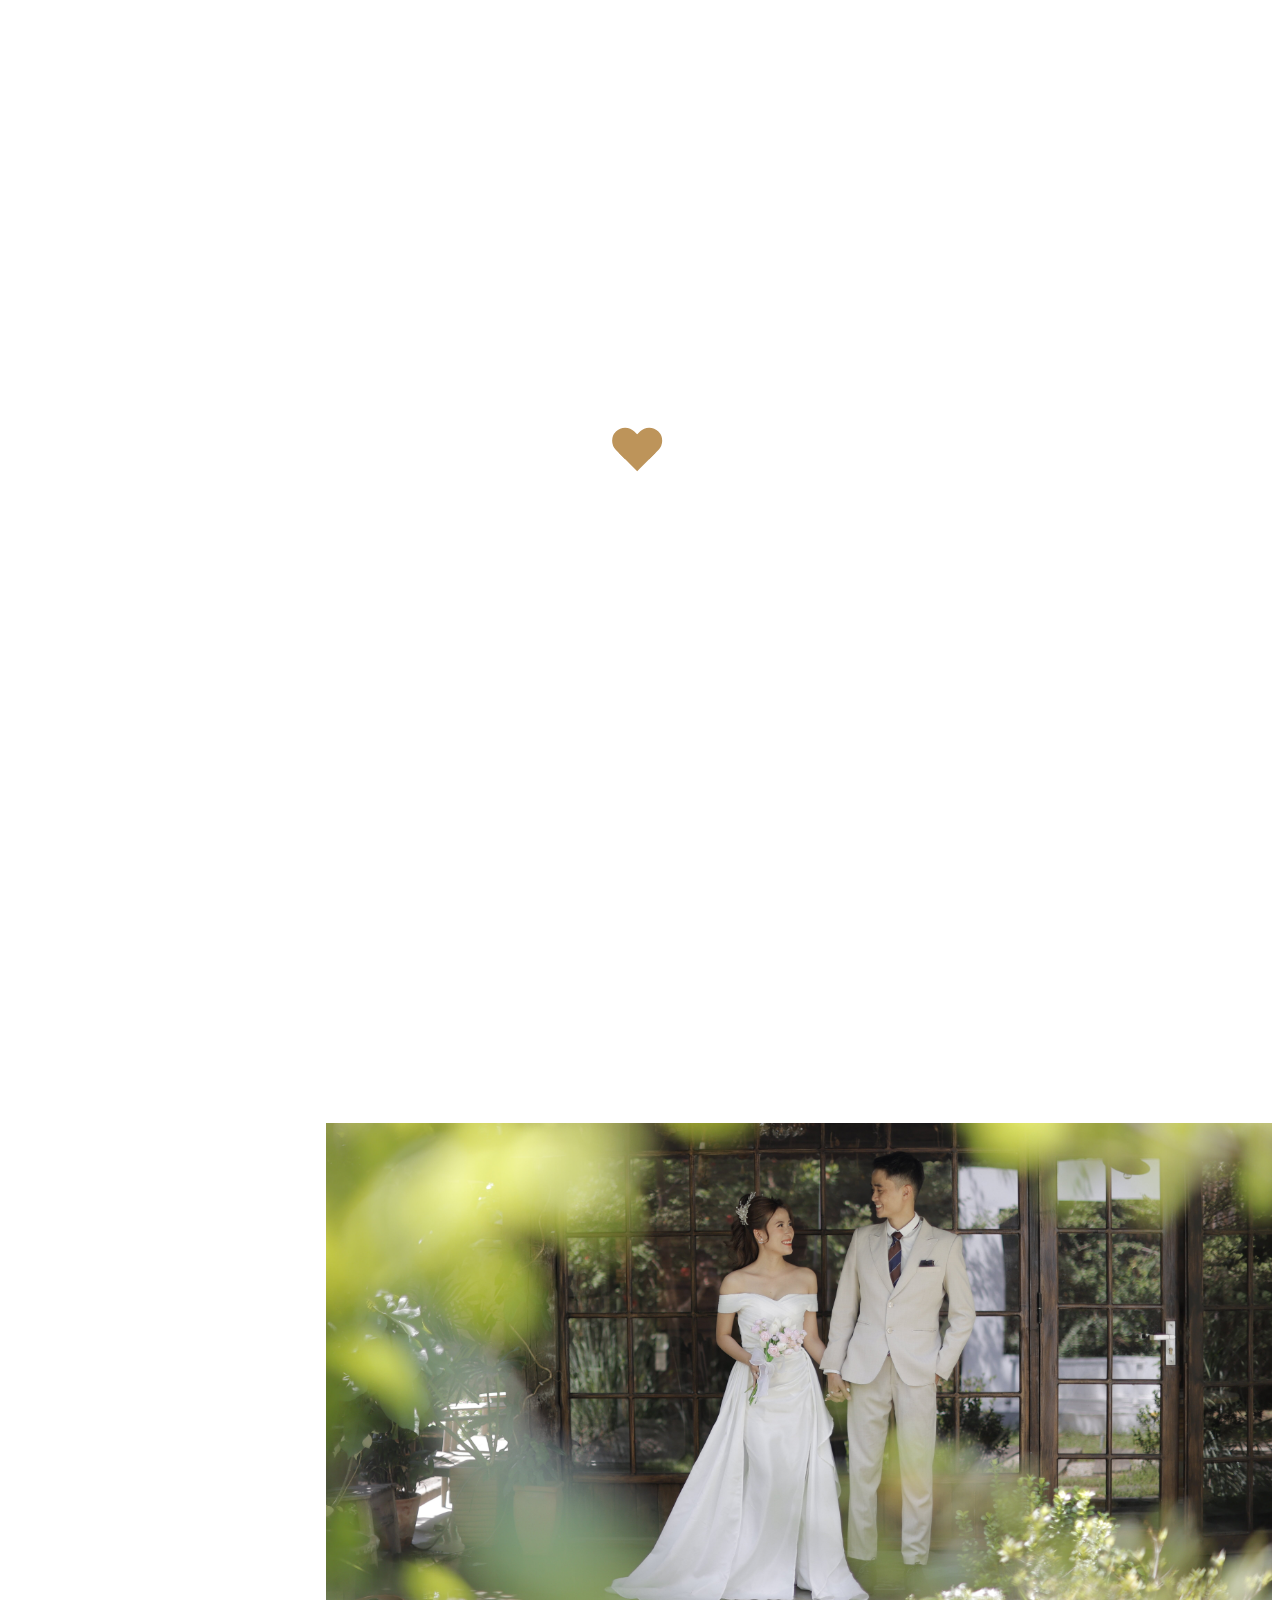
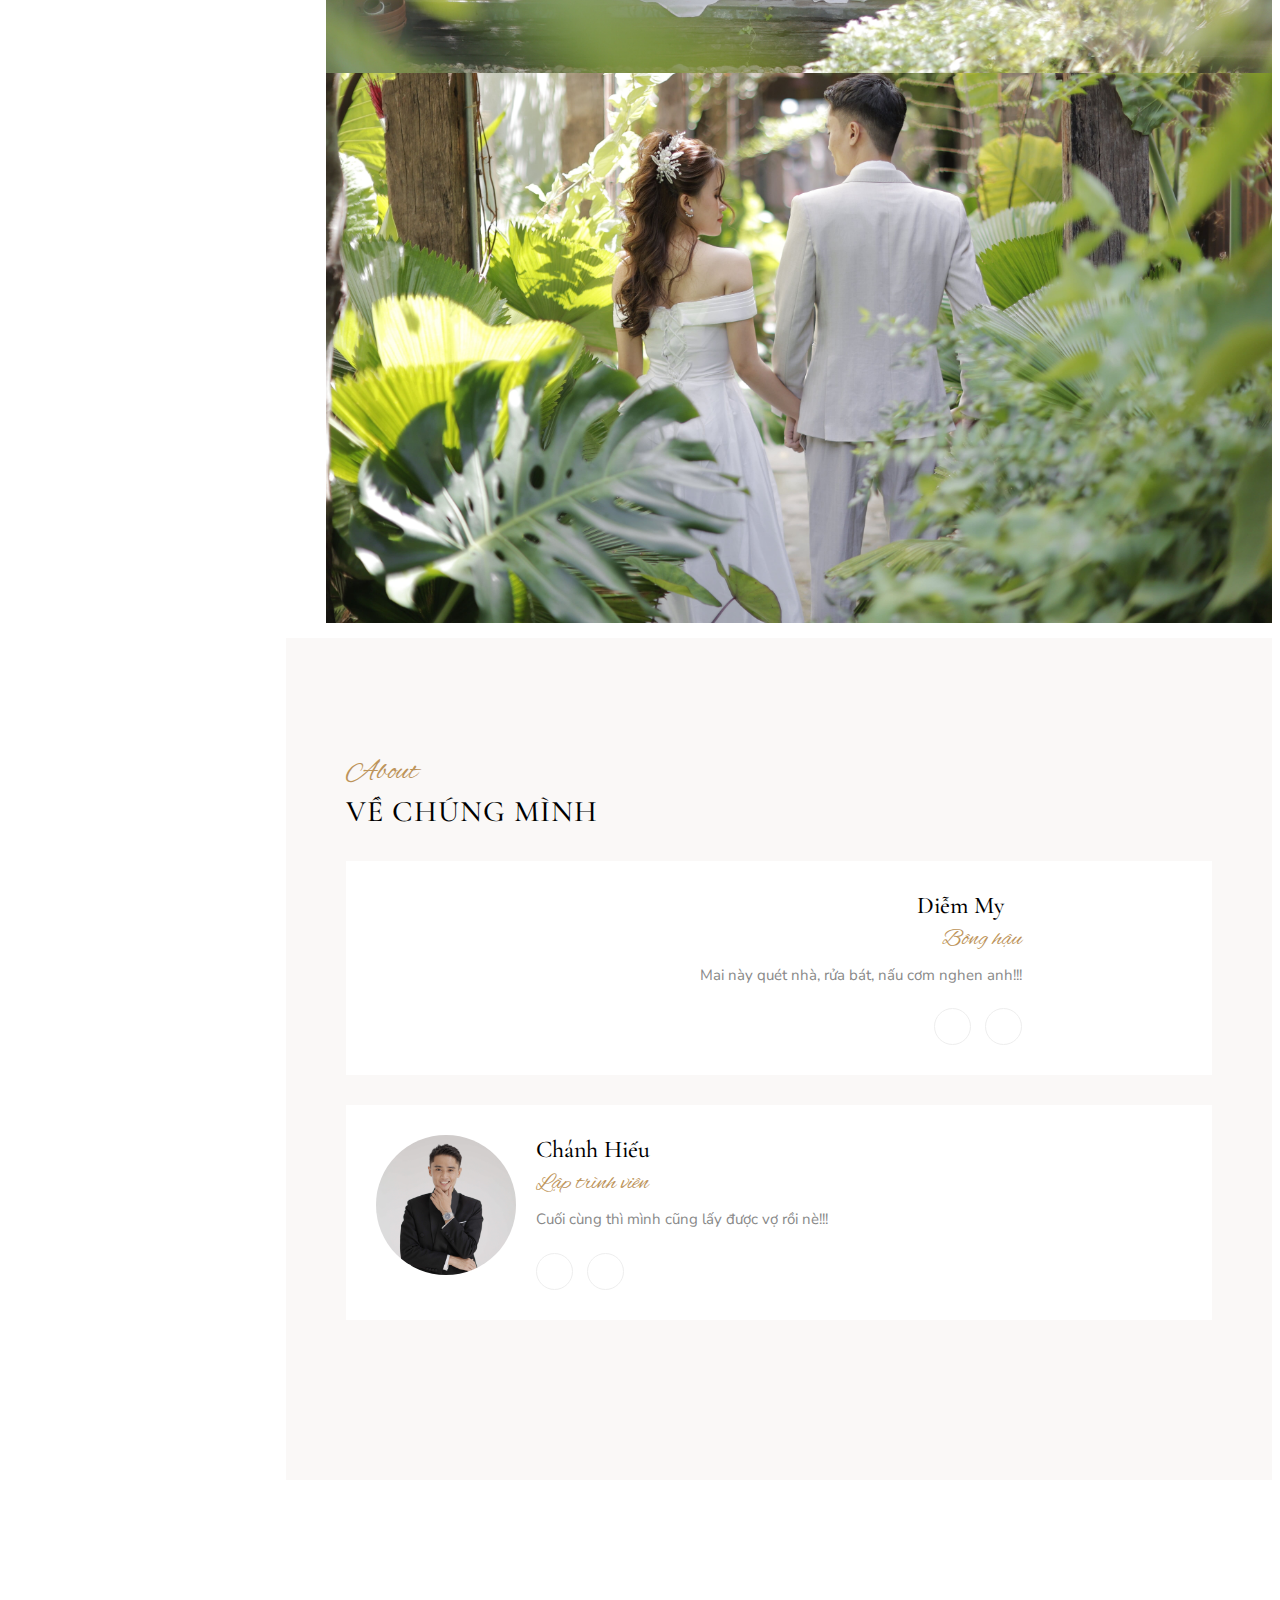
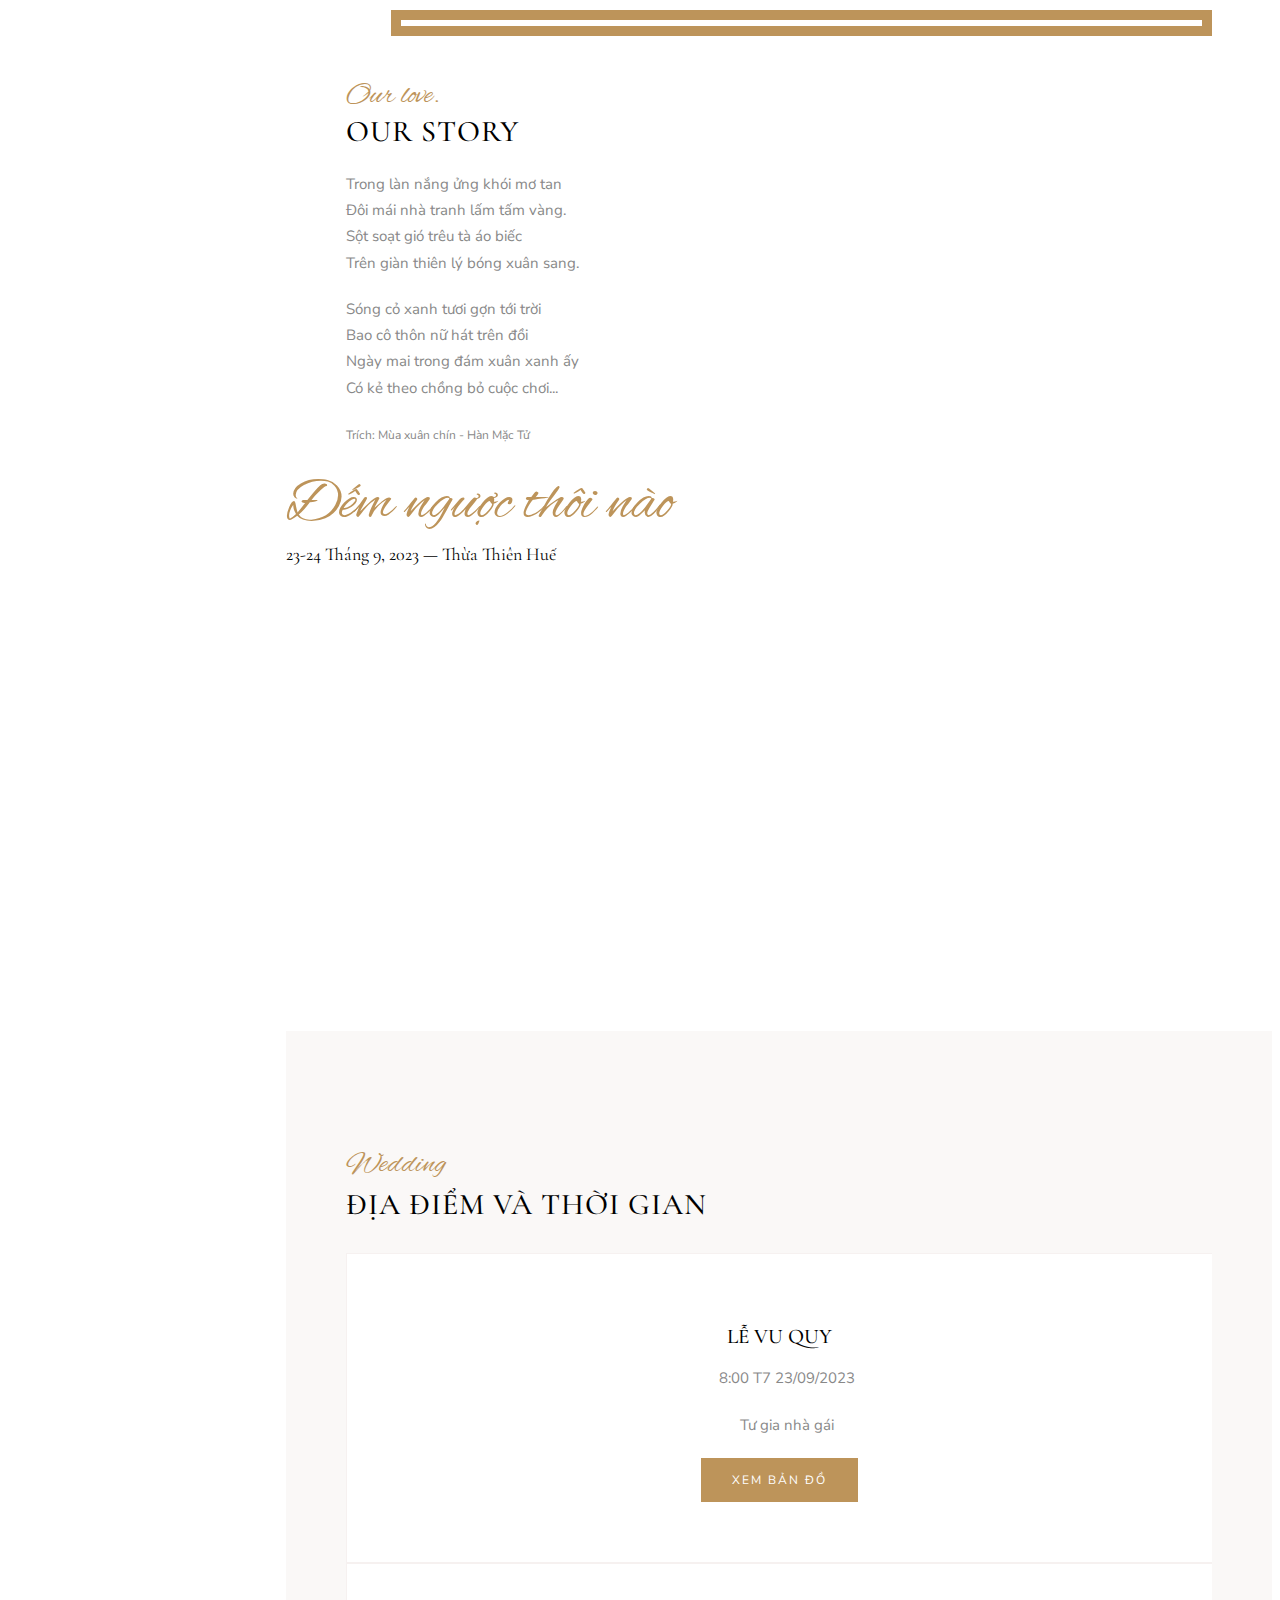
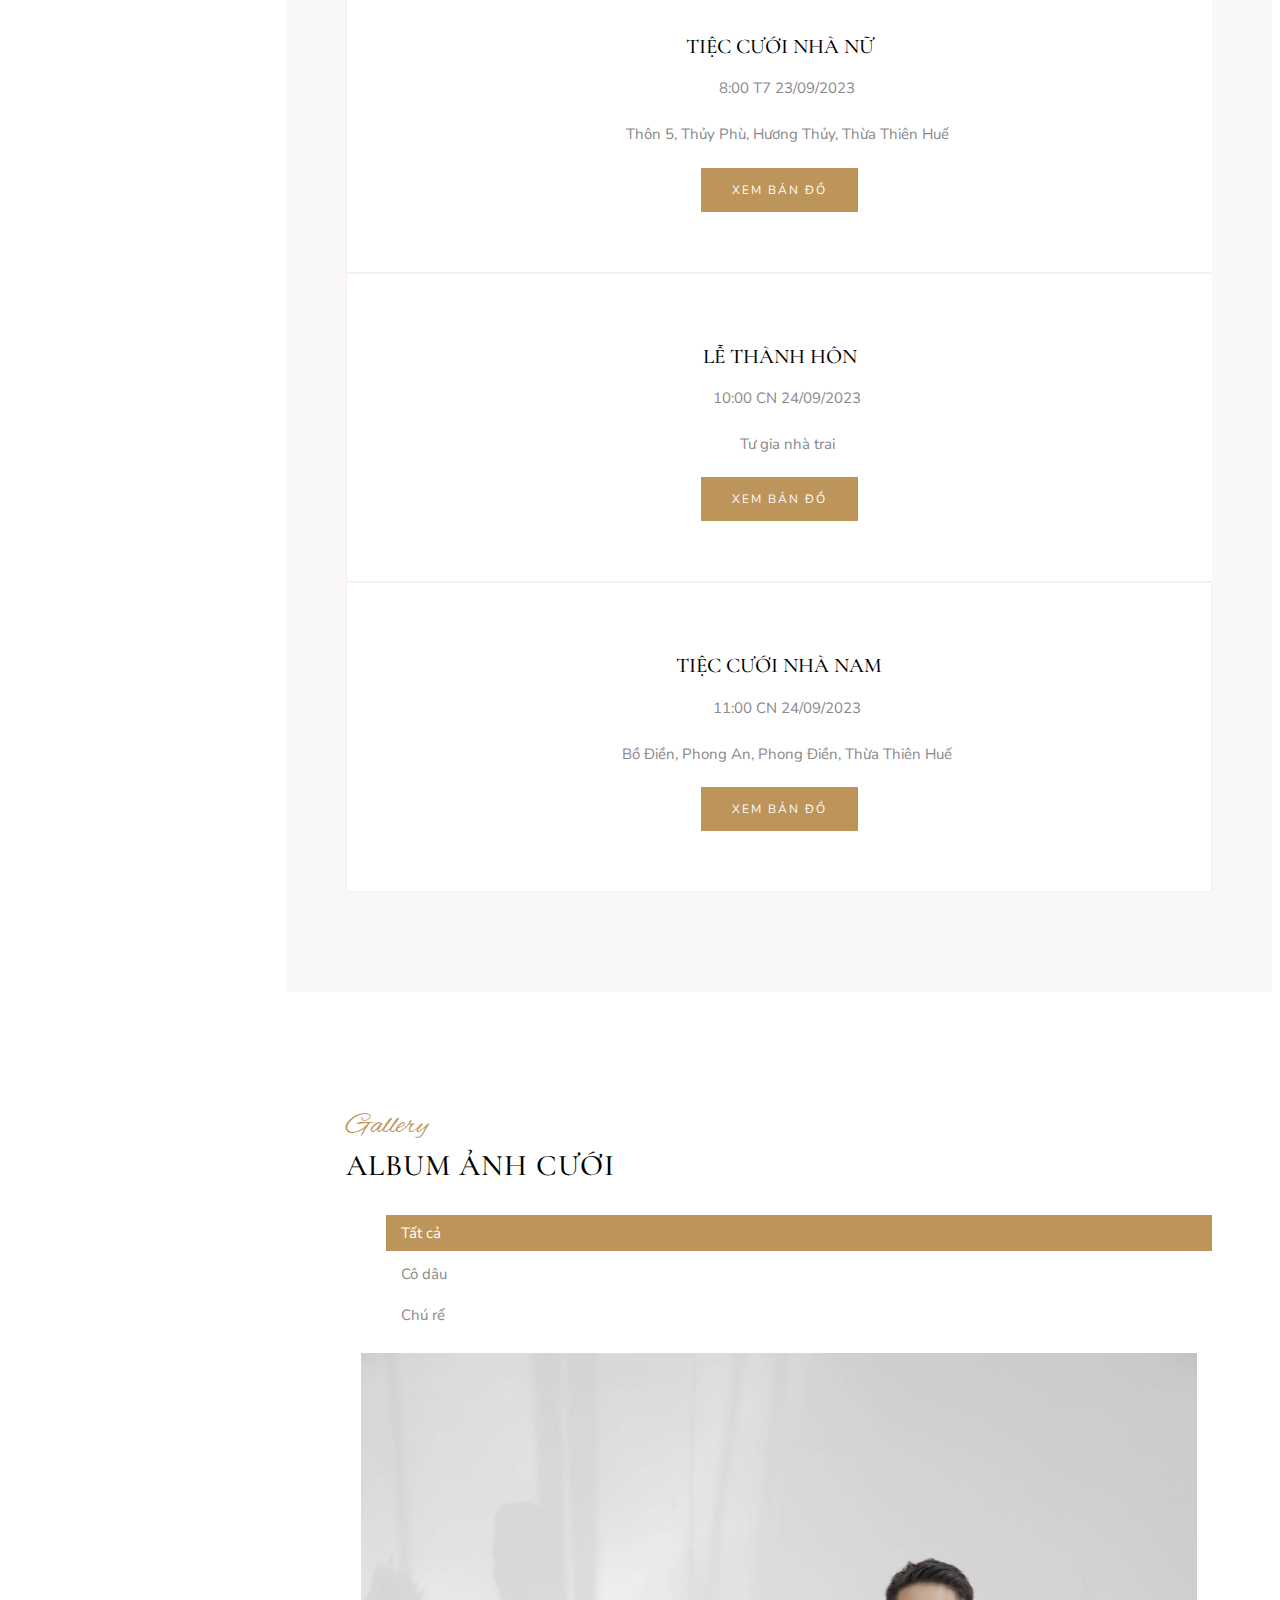
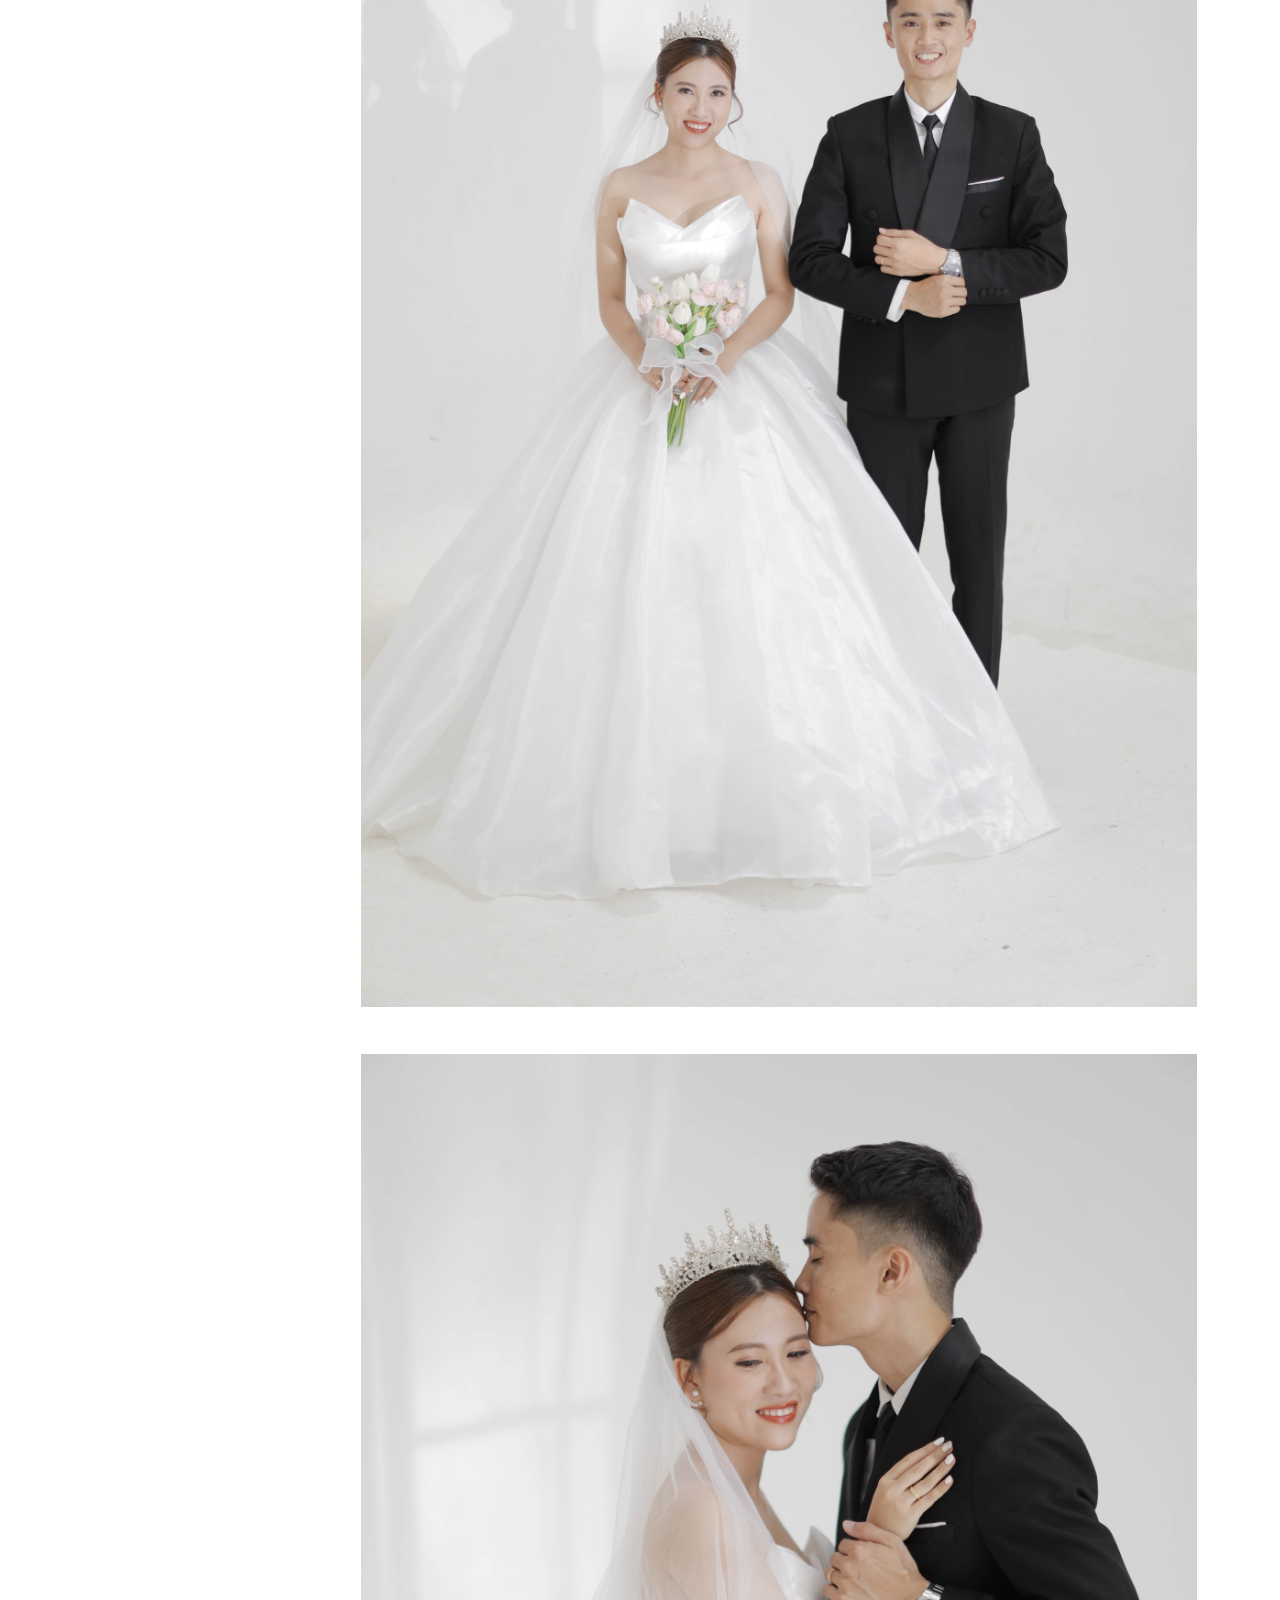
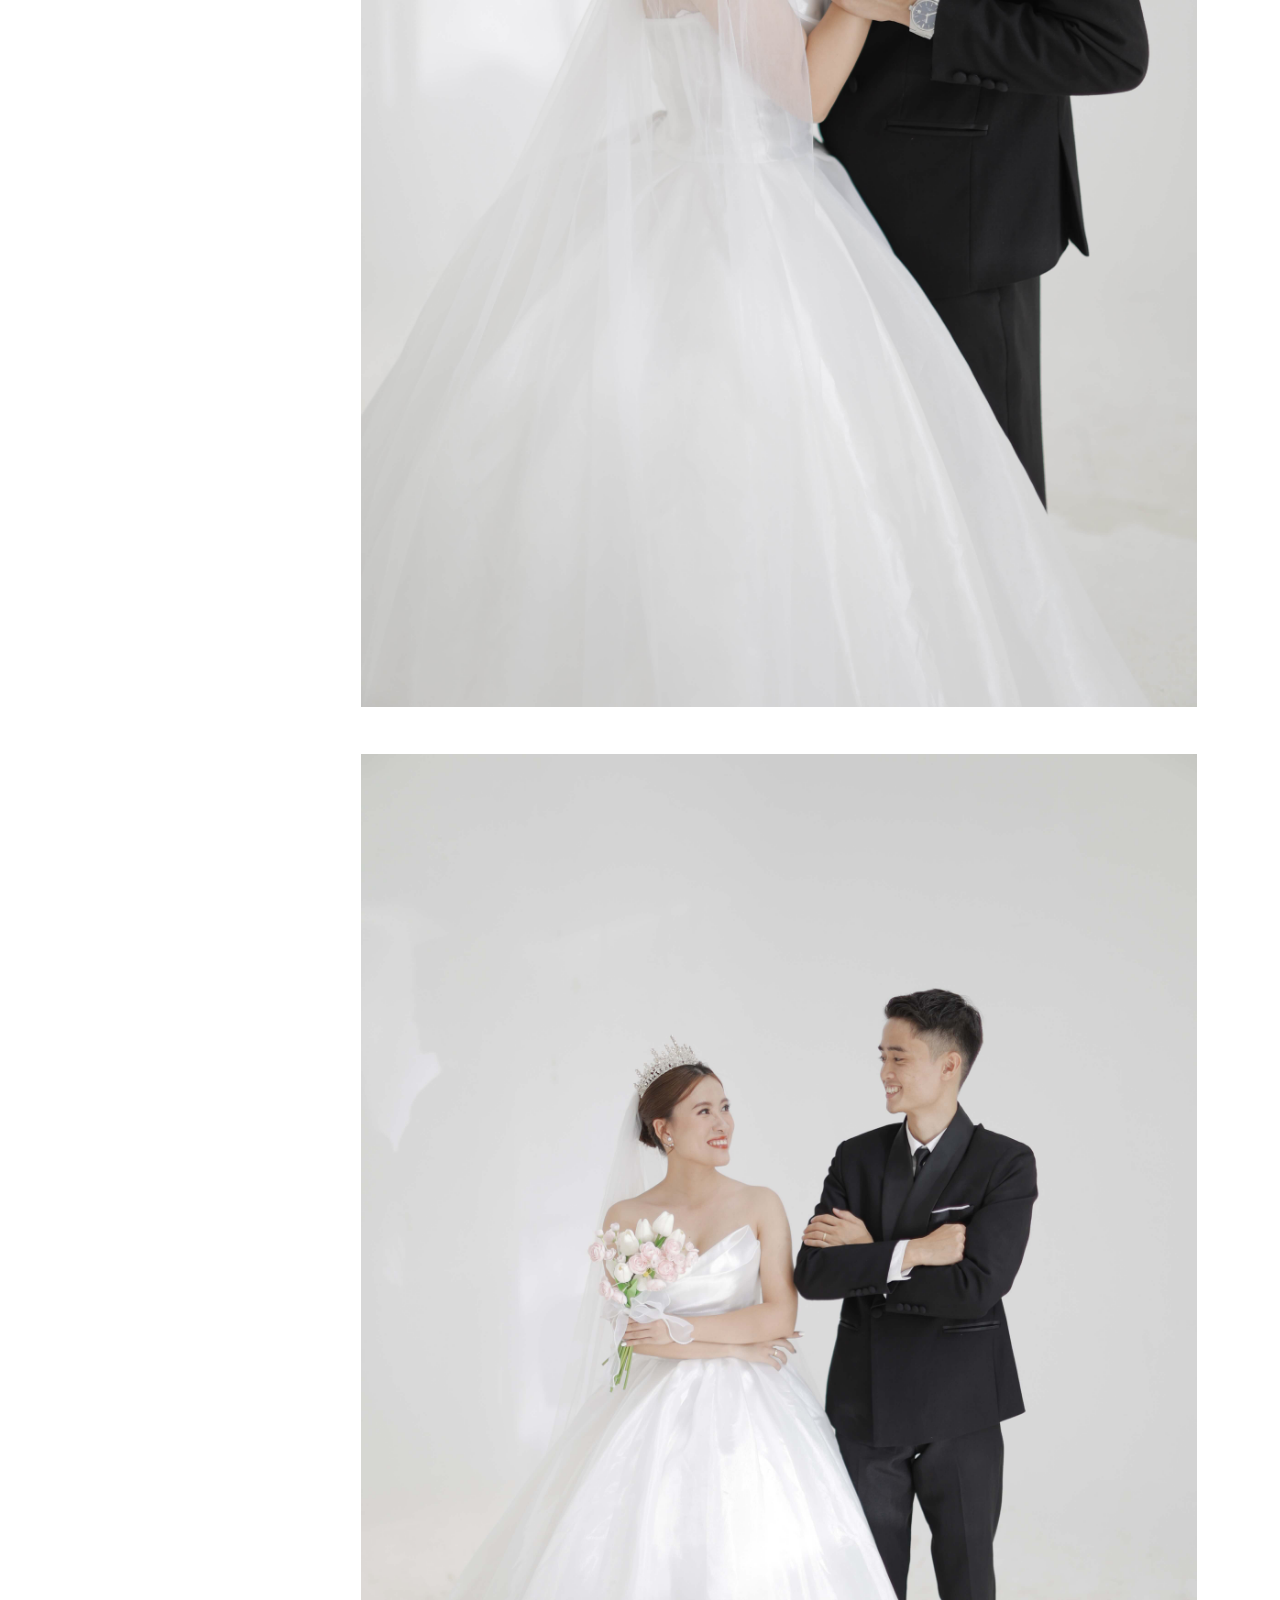
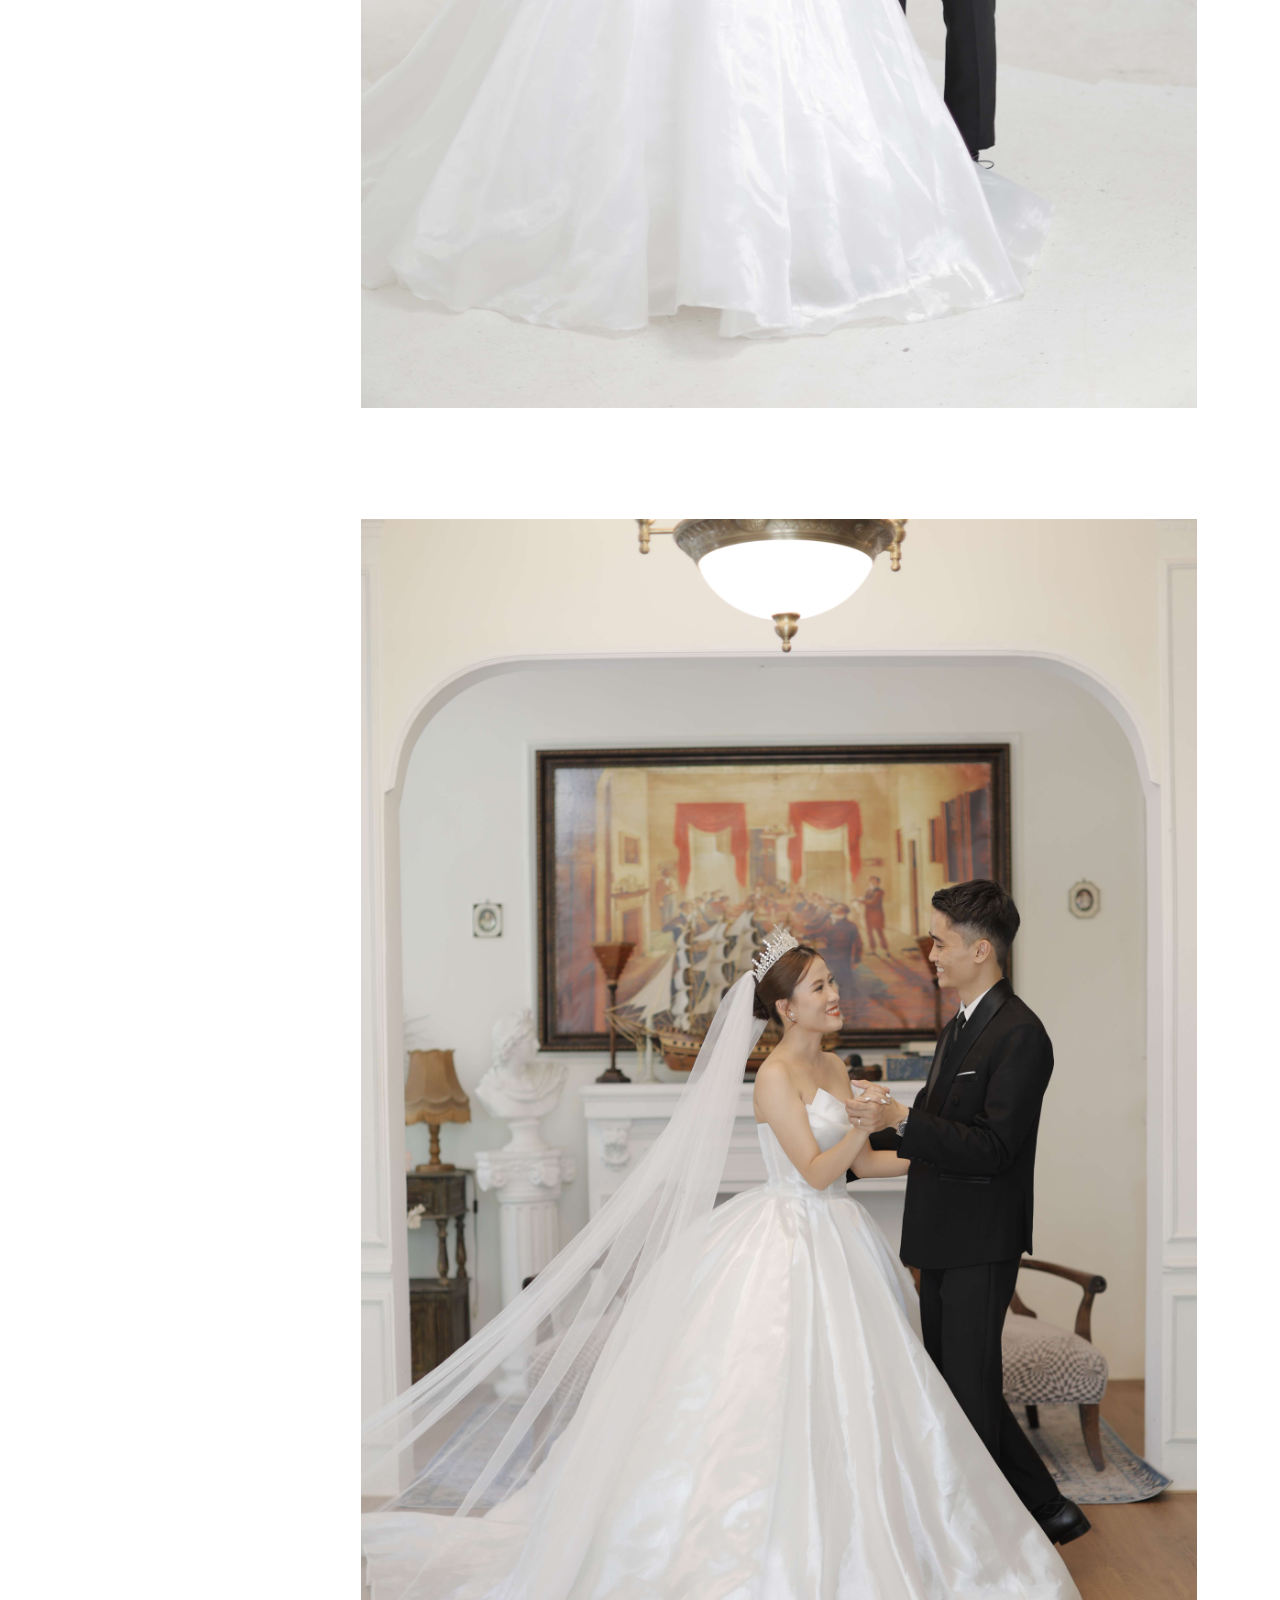
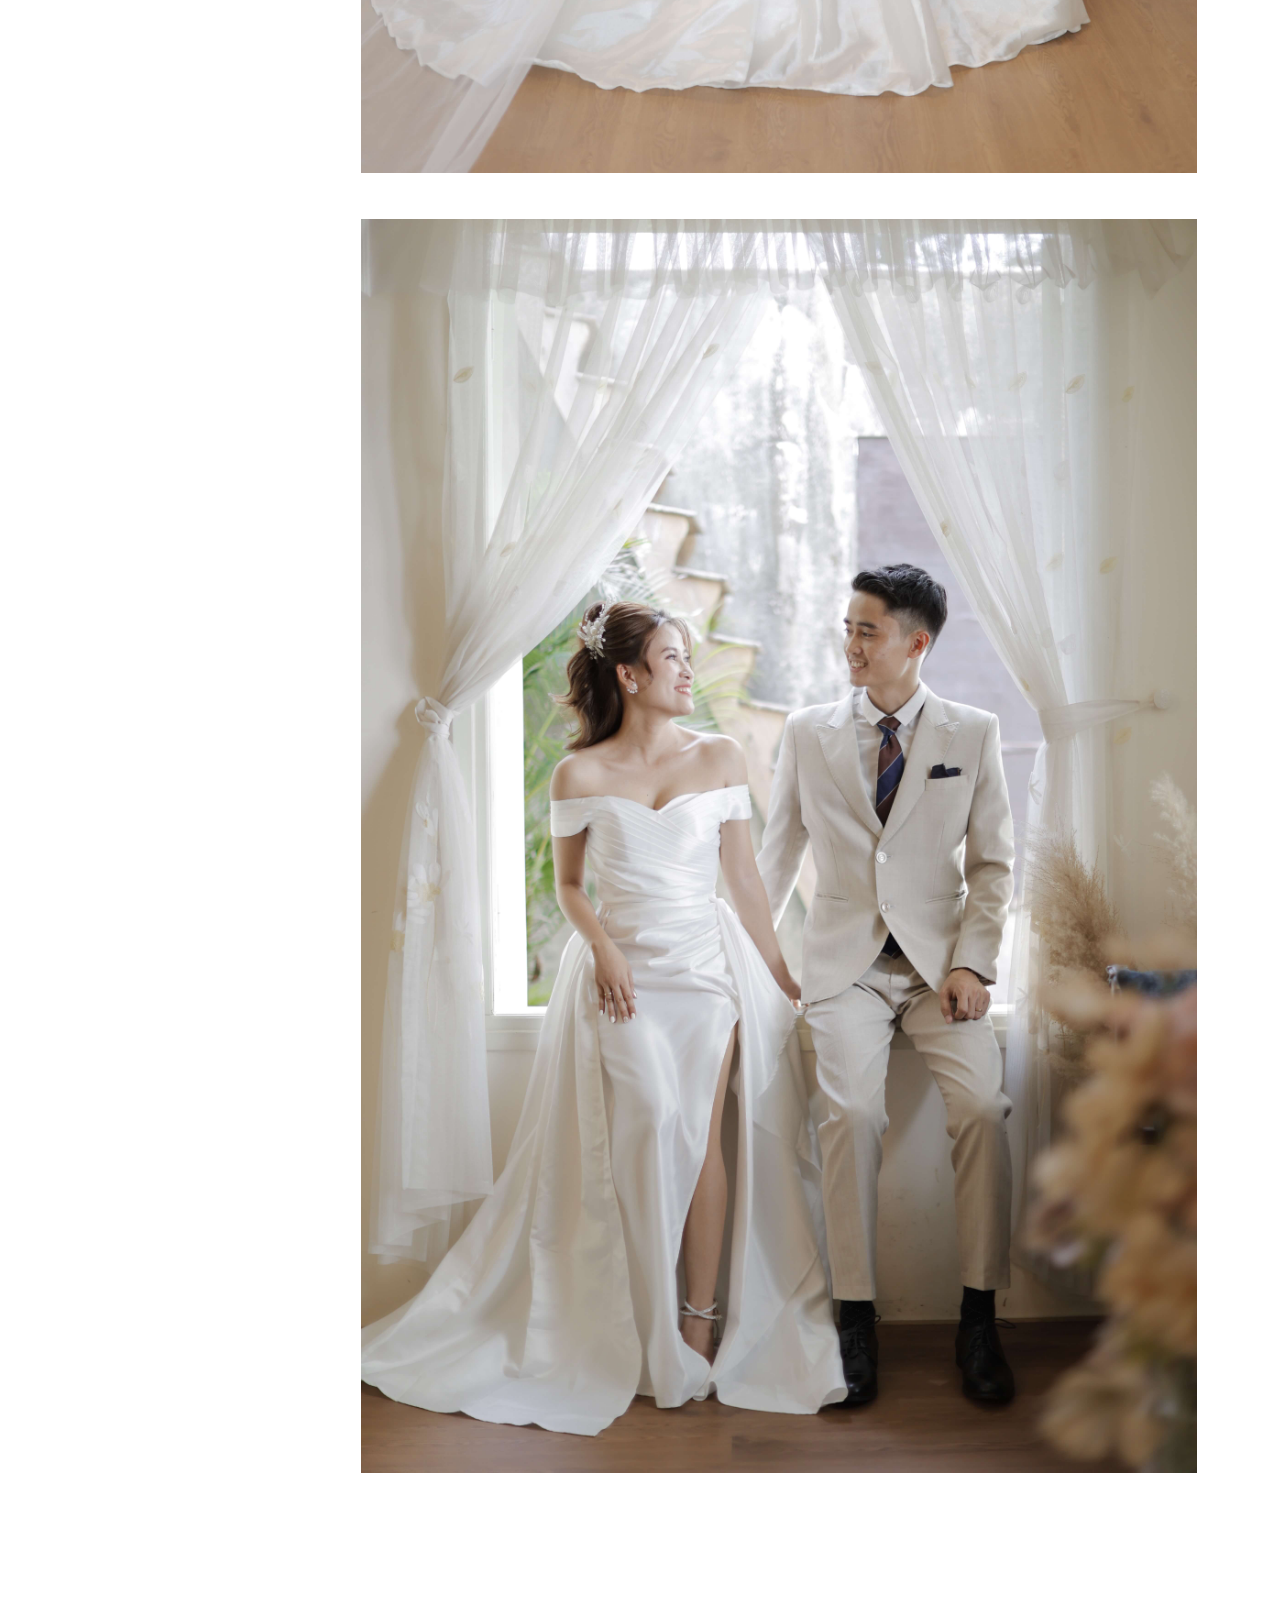
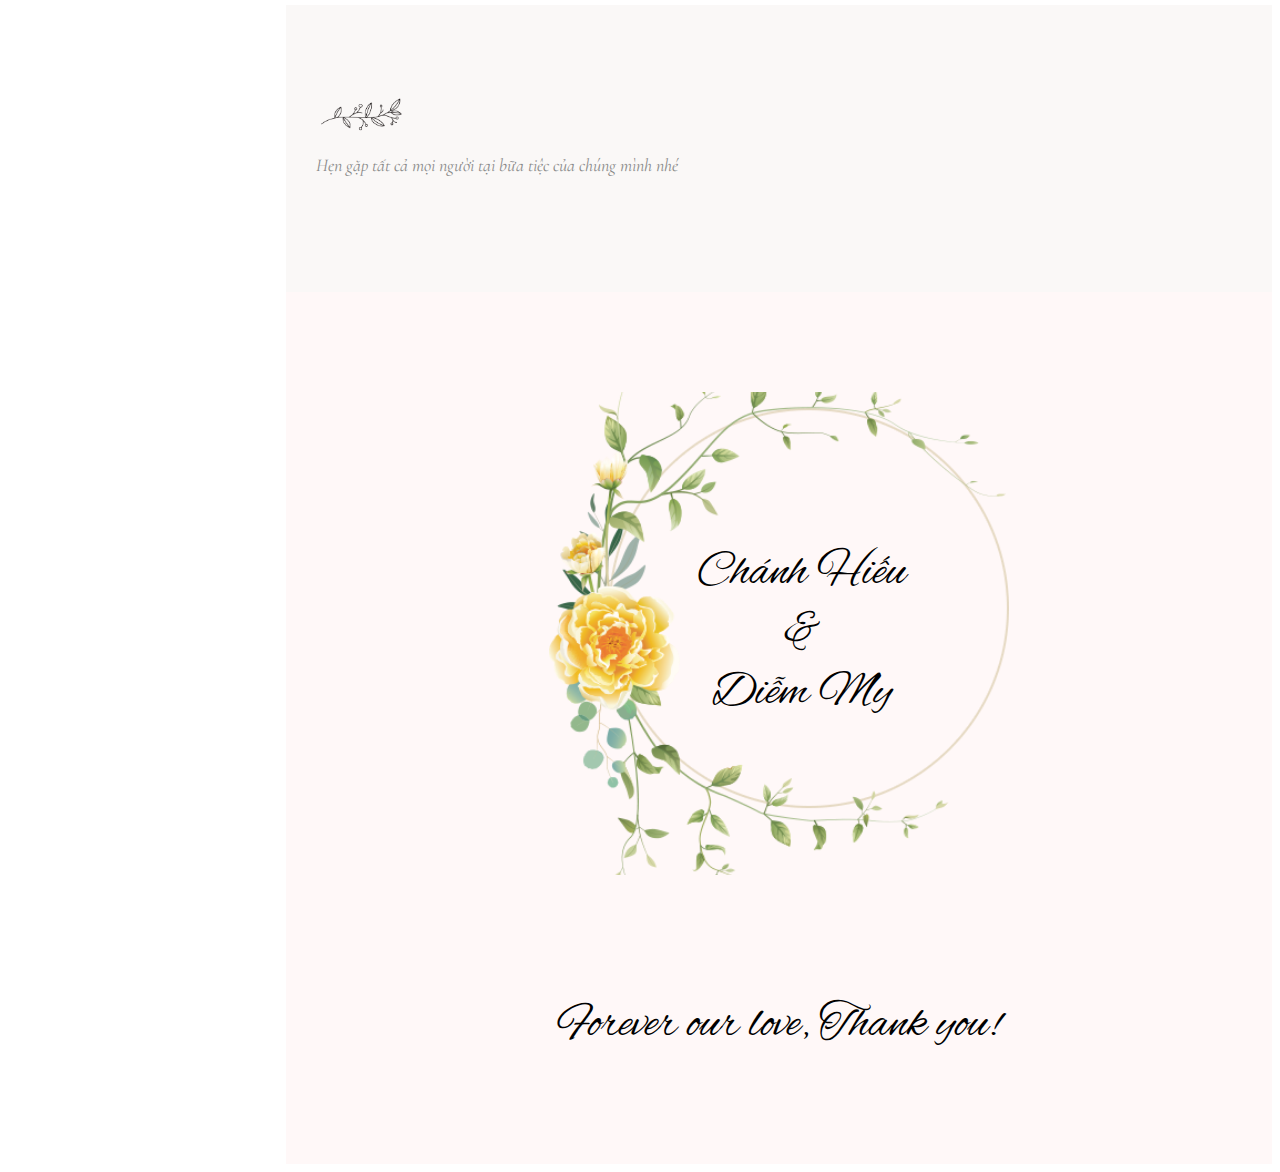
==== commit 5428c2c0: "update 20/09" ====
--- a/index.html
+++ b/index.html
@@ -42,7 +42,7 @@
                 <ul>
                     <li><a href="/my_wedding/index.html#home">Home</a></li>
                     <li><a href="/my_wedding/index.html#couple">Chúng mình</a></li>
-                    <li><a href="/my_wedding/index.html#story">Chuyện tình yêu</a></li>
+                    <li><a href="/my_wedding/index.html#story">Cặp đôi</a></li>
                     <li><a href="/my_wedding/index.html#countdown">Đếm ngược nào</a></li>
                     <!-- <li><a href="index.html#friends">Bạn bè</a></li> -->
                     <li><a href="/my_wedding/index.html#organization">Sự kiện</a></li>
@@ -54,7 +54,17 @@
             </nav>
             <!-- Sidebar Footer -->
             <div class="footer1"> <span class="separator"></span>
-                <p>Chánh Hiếu & Diễm My<br />Thừa Thiên Huế</p>
+                <p>
+                    <i class="ti-location-pin"></i>
+                    <a href="https://maps.app.goo.gl/Ao5gFjpjdtQ8vrzm6" target="_blank" class="icon">
+                        Phong An - Phong Điền - Thừa Thiên Huế 
+                    </a>
+                    <br />
+                    <i class="ti-location-pin"></i>
+                    <a href="https://goo.gl/maps/F2XAyGekGCYn97V17" target="_blank" class="icon">
+                        Thủy Phù - Hương Thủy - Thừa Thiên Huế
+                    </a>
+                </p>
             </div>
         </aside>
         <!-- Content Section -->
@@ -65,6 +75,7 @@
                     <!-- Slider -->
                     <div class="flexslider js-fullheight">
                         <ul class="slides">
+
                             <li style="background-image: url(./11A4705.jpeg);">
                                 <div class="overlay"></div>
                                 <div class="container-fluid">
@@ -73,74 +84,47 @@
                                             <div class="slider-text-inner">
                                                 <div class="desc">
                                                     <h2>Chánh Hiếu & Diễm My</h2>
-                                                    <h6>23-24 September 2023</h6>
+                                                    <!-- <h6>23-24 September 2023</h6> -->
                                                 </div>
                                             </div>
                                         </div>
                                     </div>
                                 </div>
                             </li>
-                            <!-- <li style="background-image: url(./11A3992.JPG);">
+
+                            <li style="background-image: url(./11A4494.JPG);">
                                 <div class="overlay"></div>
                                 <div class="container-fluid">
                                     <div class="row">
                                         <div class="col-md-12 js-fullheight slider-text">
                                             <div class="slider-text-inner">
                                                 <div class="desc">
-                                                    
+                                                    <h2>Save the date</h2>
+                                                    <!-- <h6>Chánh Hiếu & Diễm My</h6> -->
                                                 </div>
                                             </div>
                                         </div>
                                     </div>
                                 </div>
-                            </li> -->
-                            <li style="background-image: url(./11A4336.JPG);">
+                            </li>
+
+                            <li style="background-image: url(./11A4253.jpg);">
                                 <div class="overlay"></div>
                                 <div class="container-fluid">
                                     <div class="row">
                                         <div class="col-md-12 js-fullheight slider-text">
                                             <div class="slider-text-inner">
                                                 <div class="desc">
-                                                    <h2>Chánh Hiếu & Diễm My</h2>
-                                                    <h6>23-24 September 2023</h6>
+                                                    <h2>Happy Wedding</h2>
+                                                    <!-- <h6>23-24 September 2023</h6> -->
                                                 </div>
                                             </div>
                                         </div>
                                     </div>
                                 </div>
                             </li>
-                            <li style="background-image: url(./11A4284.JPG);">
-                                <div class="overlay"></div>
-                                <div class="container-fluid">
-                                    <div class="row">
-                                        <div class="col-md-12 js-fullheight slider-text">
-                                            <div class="slider-text-inner">
-                                                <div class="desc">
-                                                    <h2>Chánh Hiếu & Diễm My</h2>
-                                                    <h6>23-24 September 2023</h6>
-                                                </div>
-                                            </div>
-                                        </div>
-                                    </div>
-                                </div>
-                            </li>
-                            <li style="background-image: url(./11A4036.jpeg);">
-                                <div class="overlay"></div>
-                                <div class="container-fluid">
-                                    <div class="row">
-                                        <div class="col-md-12 js-fullheight slider-text">
-                                            <div class="slider-text-inner">
-                                                <div class="desc">
-                                                    <h2>Chánh Hiếu & Diễm My</h2>
-                                                    <h6>23-24 September 2023</h6>
-                                                </div>
-                                            </div>
-                                        </div>
-                                    </div>
-                                </div>
-                            </li>
-
-                             <li style="background-image: url(./11A4494.JPG);">
+
+                            <li style="background-image: url(./11A4082.jpg);">
                                 <div class="overlay"></div>
                                 <div class="container-fluid">
                                     <div class="row">
@@ -148,13 +132,14 @@
                                             <div class="slider-text-inner">
                                                 <div class="desc">
                                                     <h2>Comming soon!!!!</h2>
-                                                    <!-- <h6>23-24.09.2023</h6> -->
+                                                    <h6>23-24 September 2023</h6>
                                                 </div>
                                             </div>
                                         </div>
                                     </div>
                                 </div>
                             </li>
+                            
                         </ul>
                     </div>
                 </div>
@@ -356,7 +341,7 @@
                                 <!-- <button type="submit" class="btn buttono">
                                     Thêm vào lịch
                                 </button> -->
-                                <button type="submit" class="btn buttono mt-2">
+                                <button type="submit" class="btn buttono mt-2" onclick="openMap('nu')">
                                     Xem bản đồ
                                 </button>
                             </div>
@@ -372,7 +357,7 @@
                                 <!-- <button type="submit" class="btn buttono">
                                     Thêm vào lịch
                                 </button> -->
-                                <button type="submit" class="btn buttono mt-2">
+                                <button type="submit" class="btn buttono mt-2" onclick="openMap('nu')">
                                     Xem bản đồ
                                 </button>
                             </div>
@@ -388,7 +373,7 @@
                                 <!-- <button type="submit" class="btn buttono">
                                     Thêm vào lịch
                                 </button> -->
-                                <button type="submit" class="btn buttono mt-2">
+                                <button type="submit" class="btn buttono mt-2" onclick="openMap('name')">
                                     Xem bản đồ
                                 </button>
                             </div>
@@ -404,7 +389,7 @@
                                 <!-- <button type="submit" class="btn buttono">
                                     Thêm vào lịch
                                 </button> -->
-                                <button type="submit" class="btn buttono mt-2">
+                                <button type="submit" class="btn buttono mt-2" onclick="openMap('name')">
                                     Xem bản đồ
                                 </button>
                             </div>
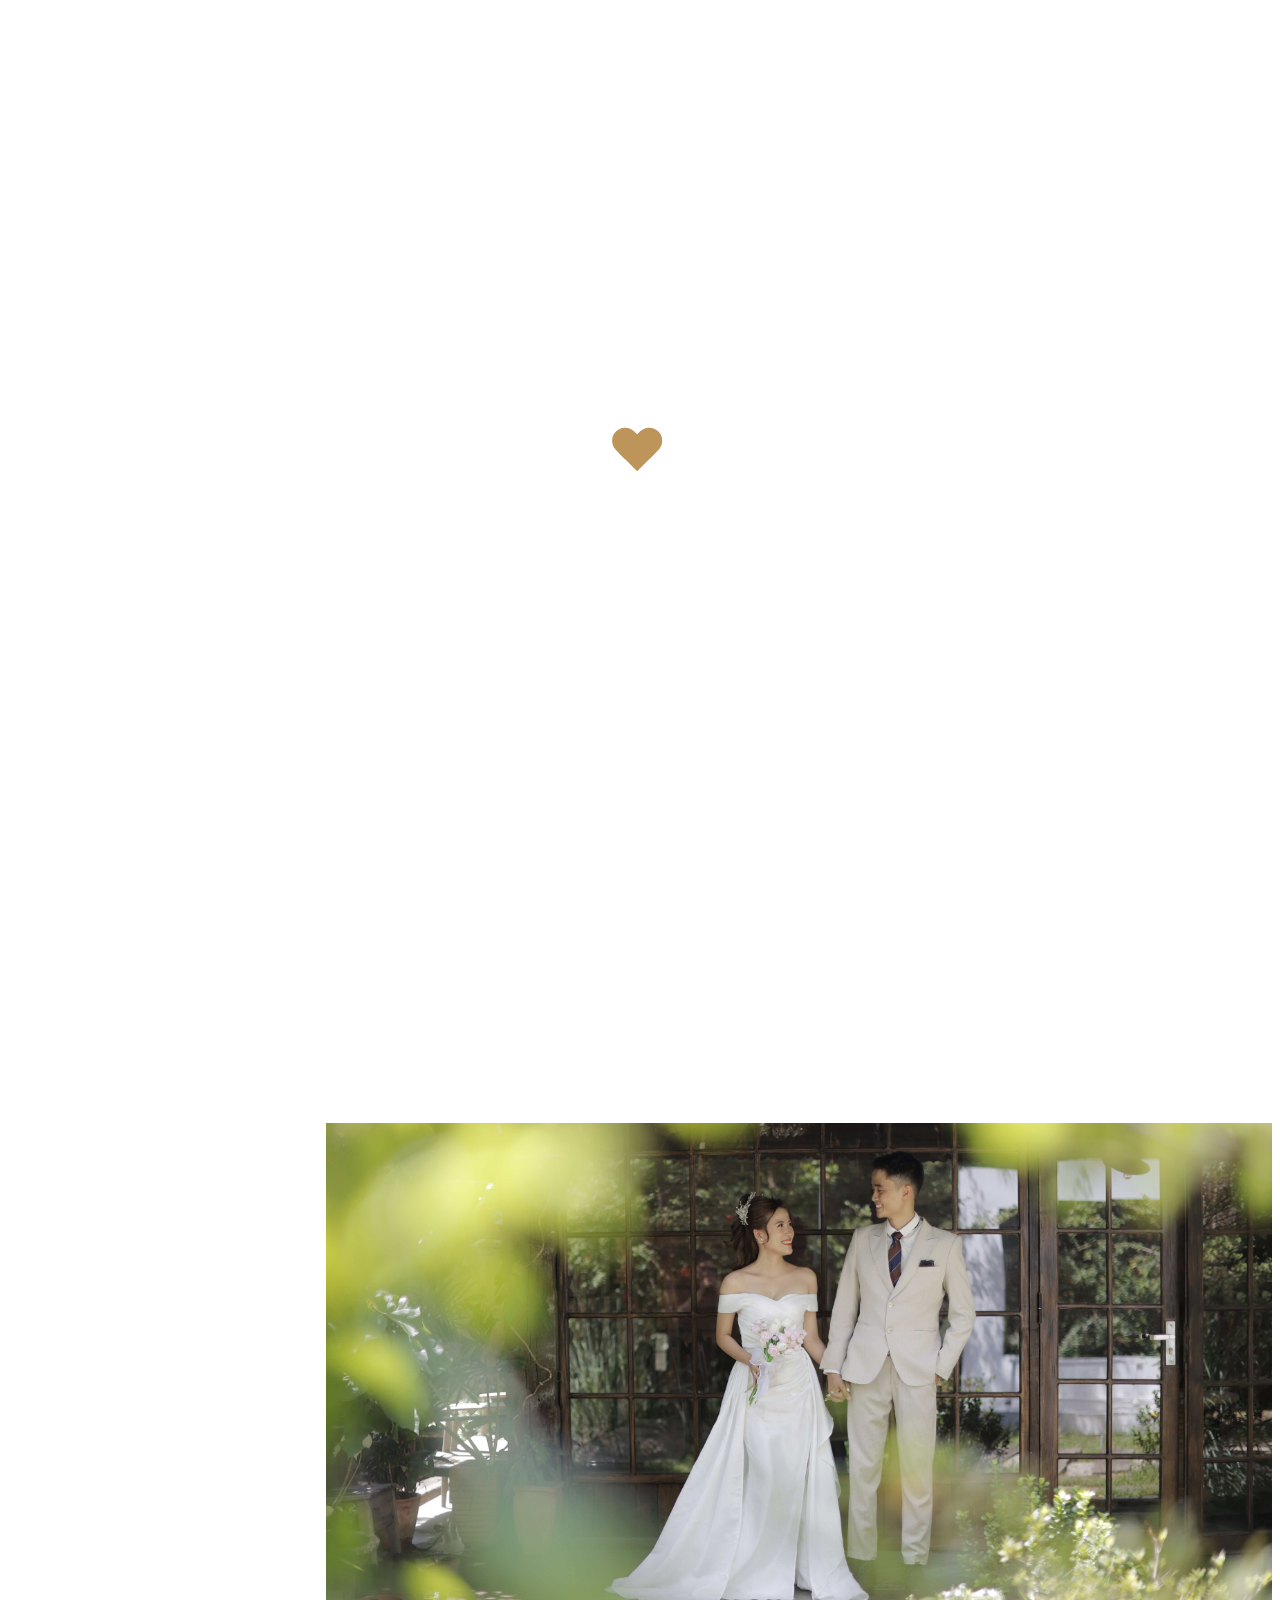
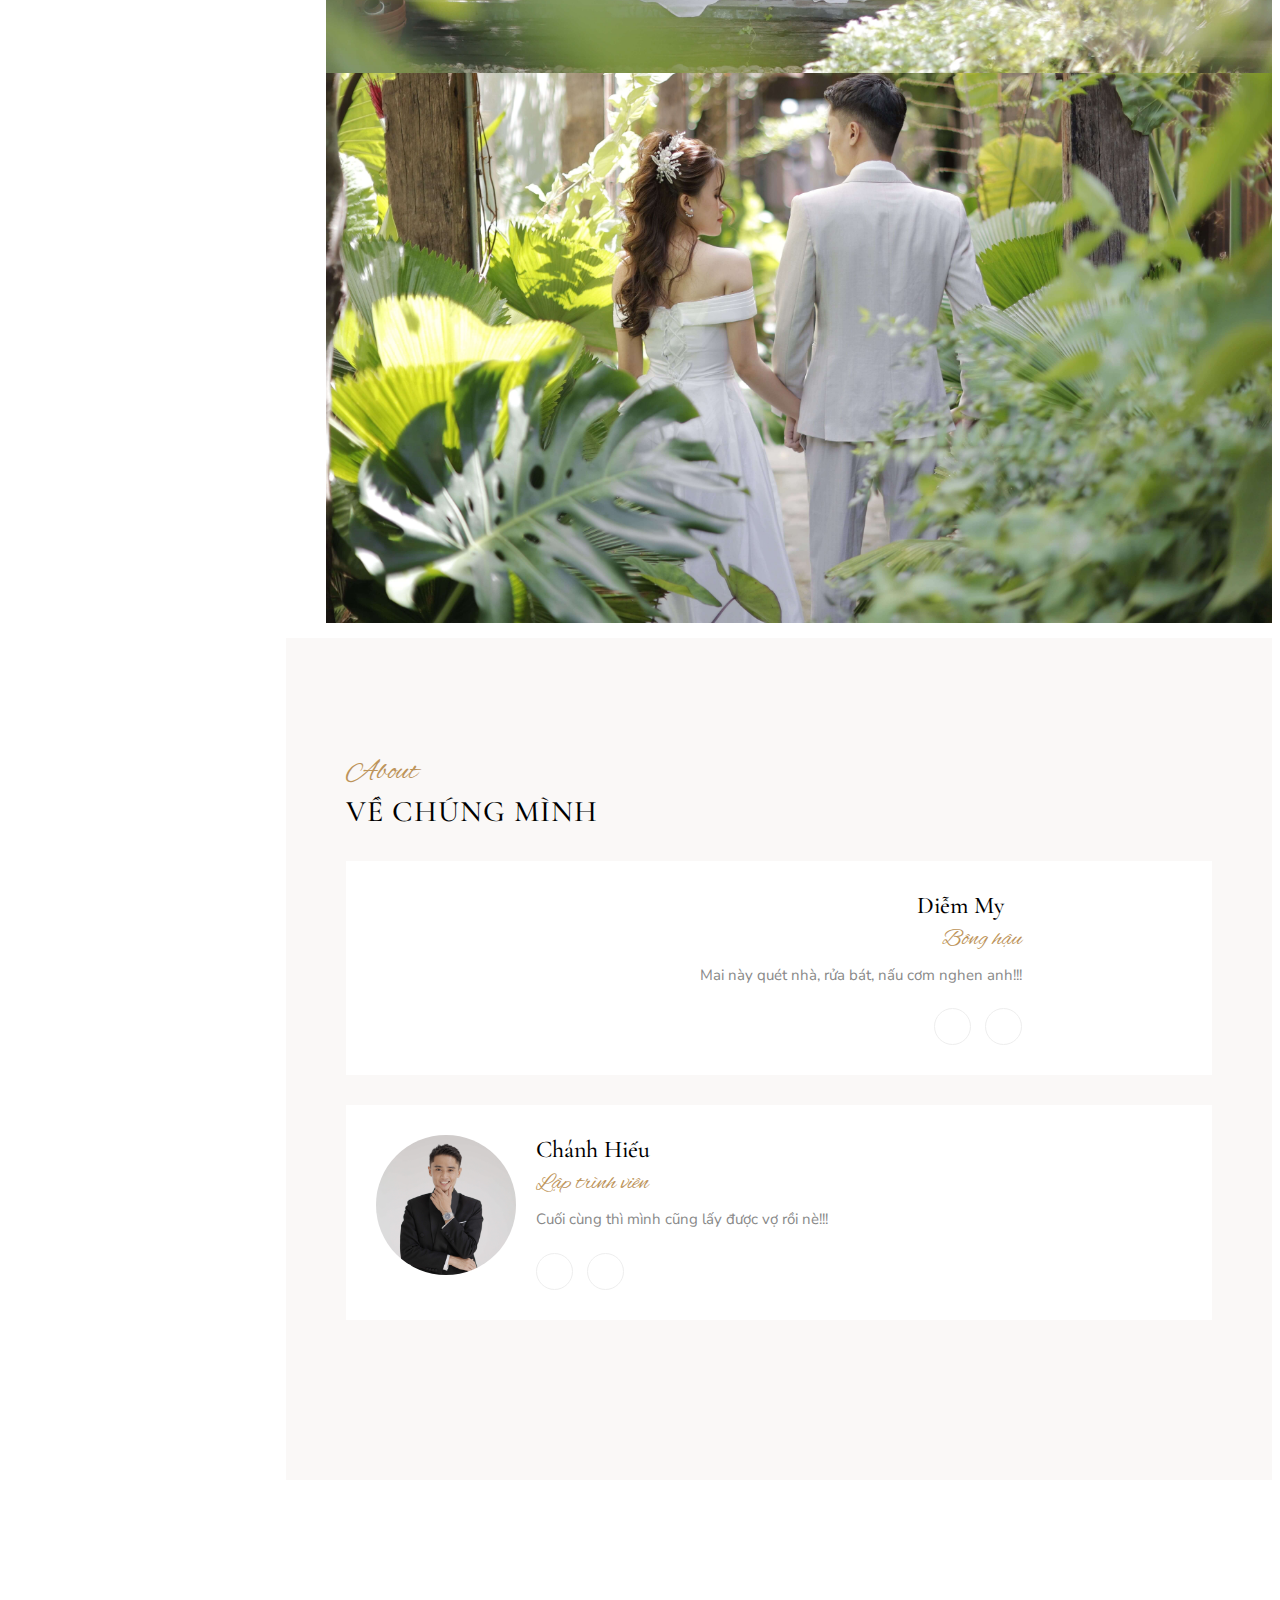
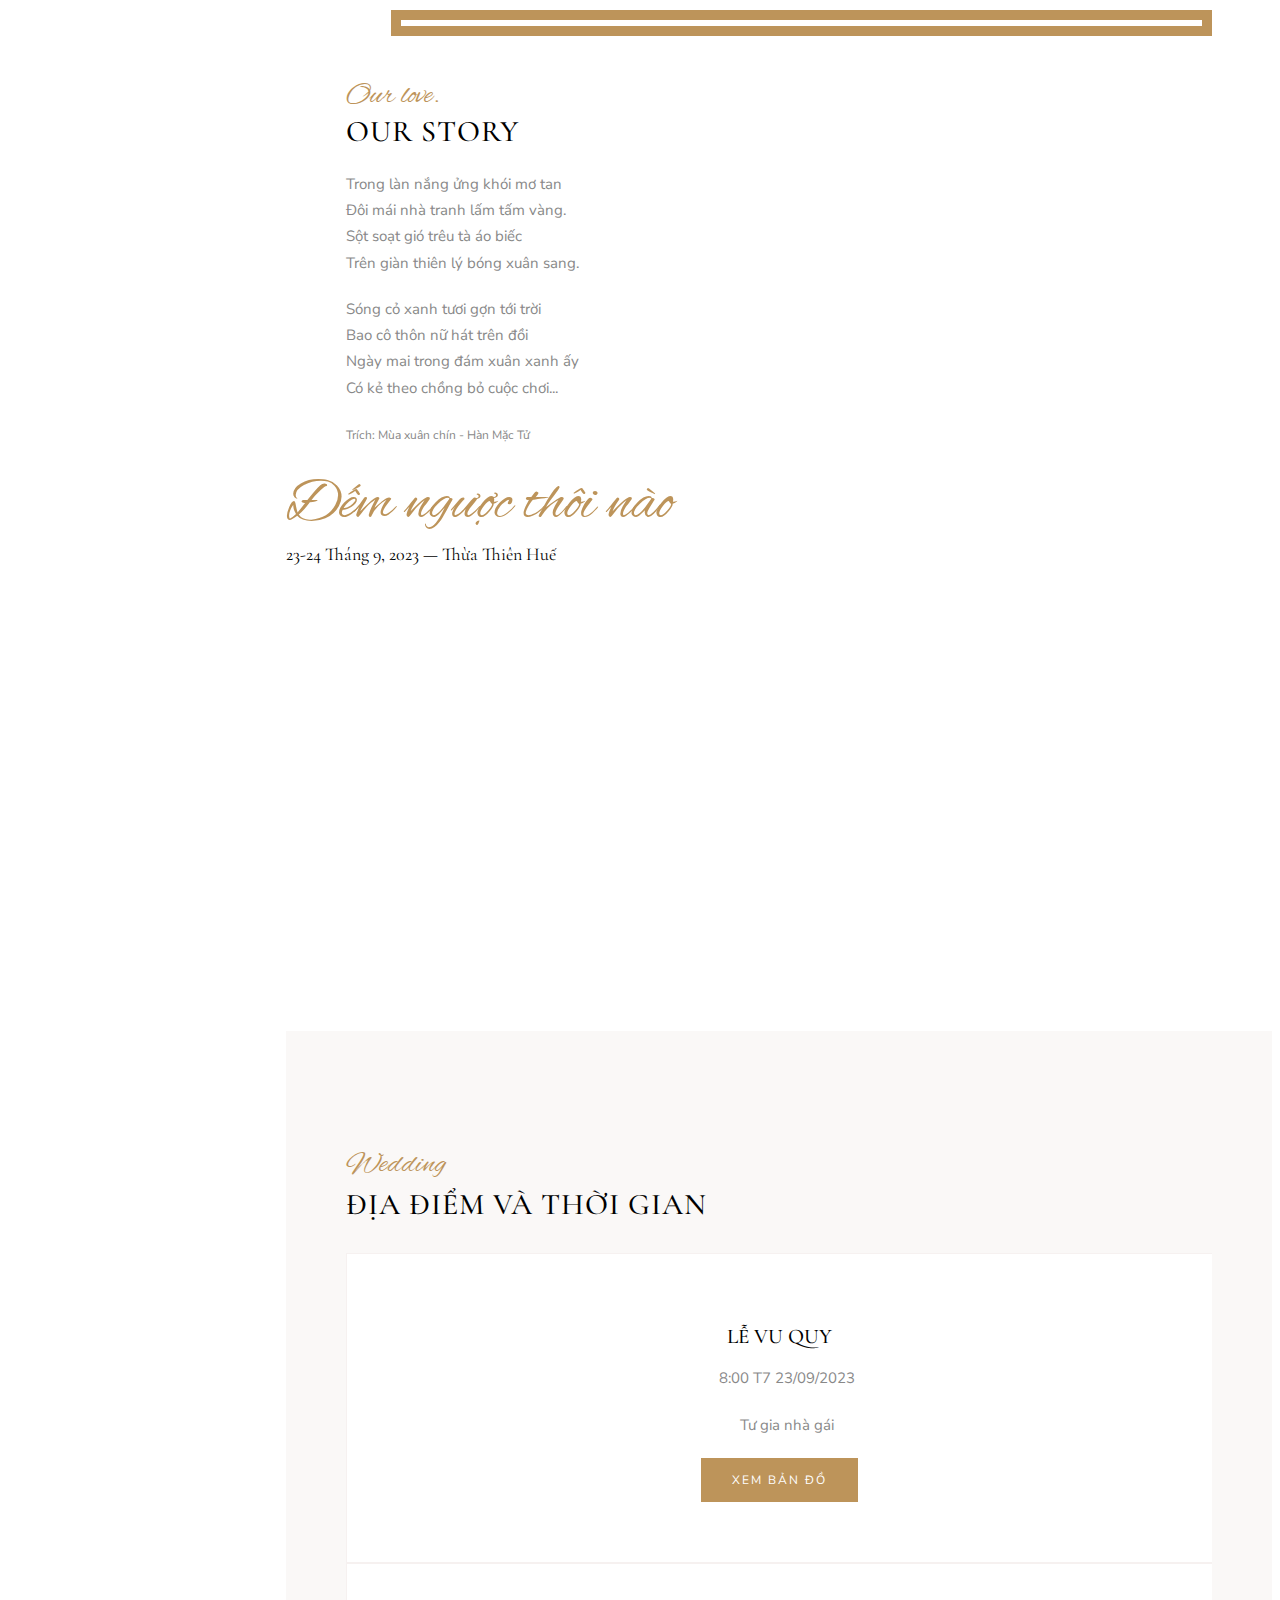
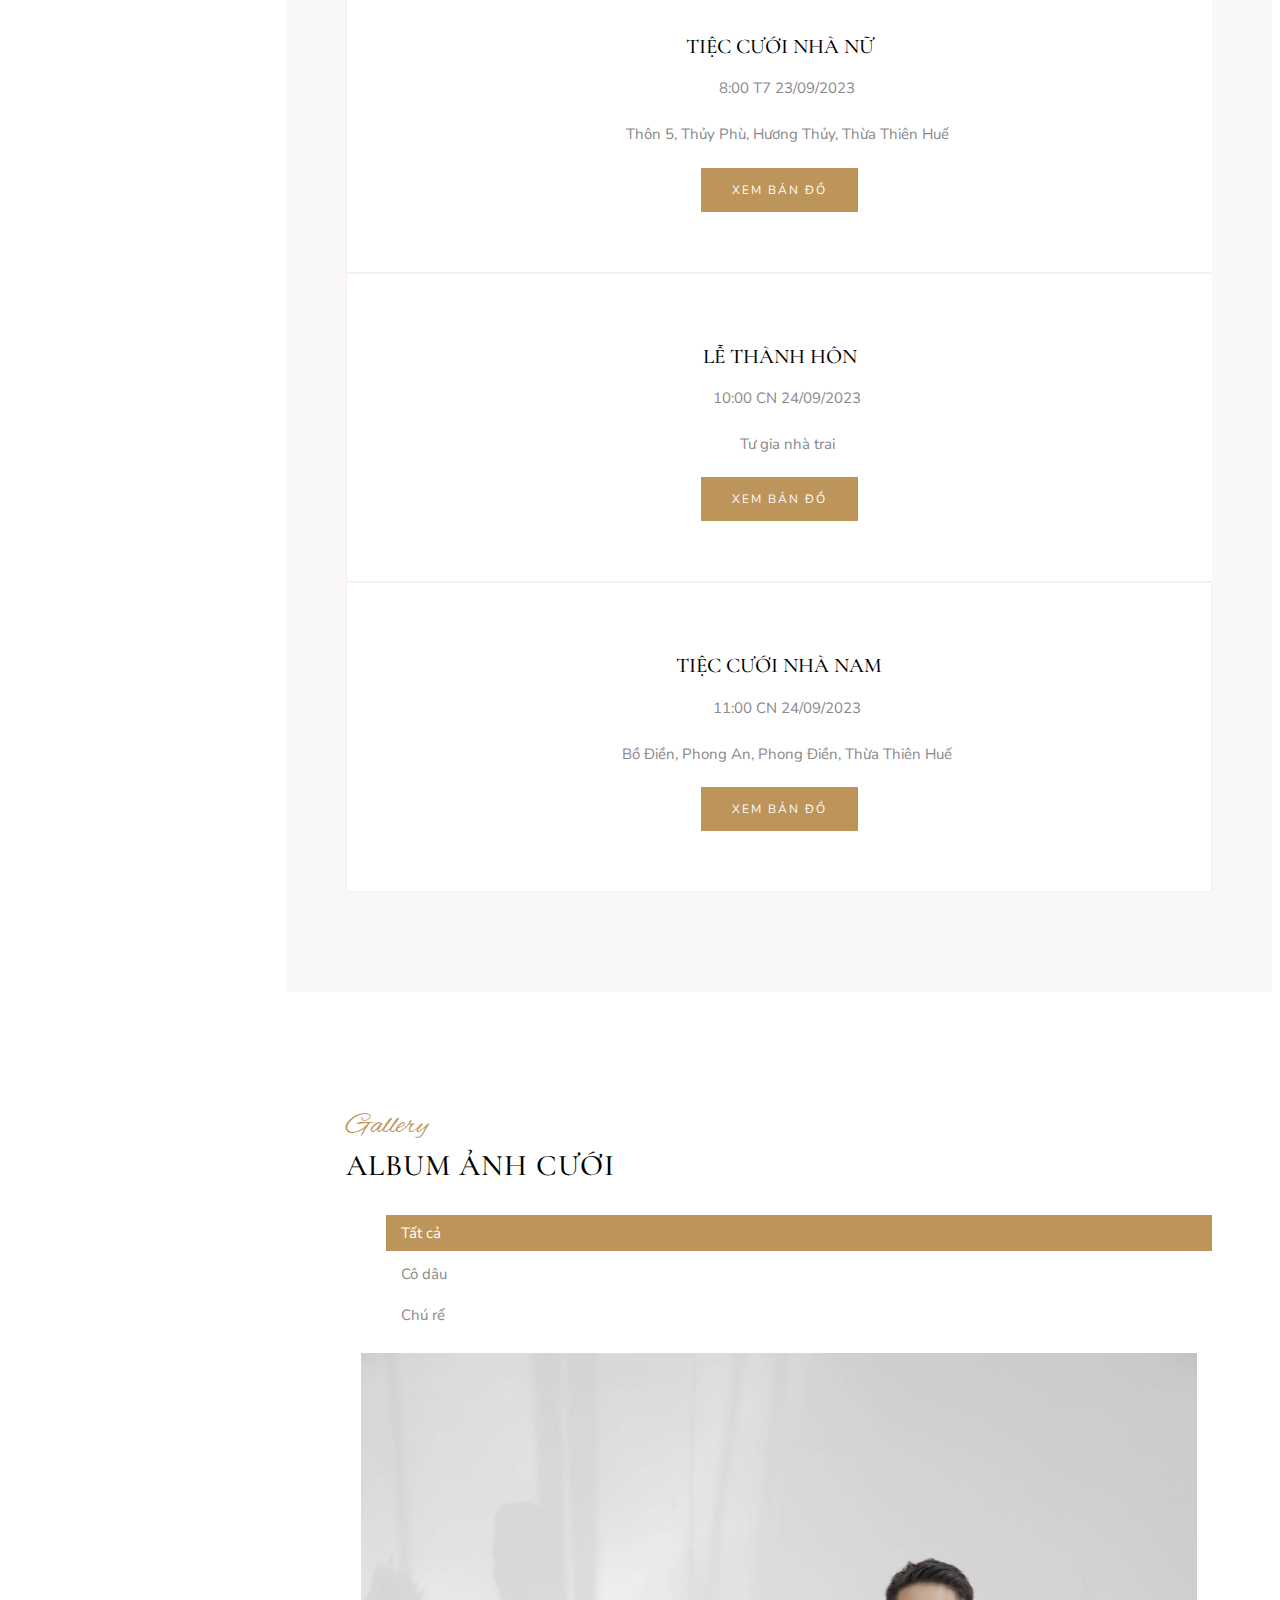
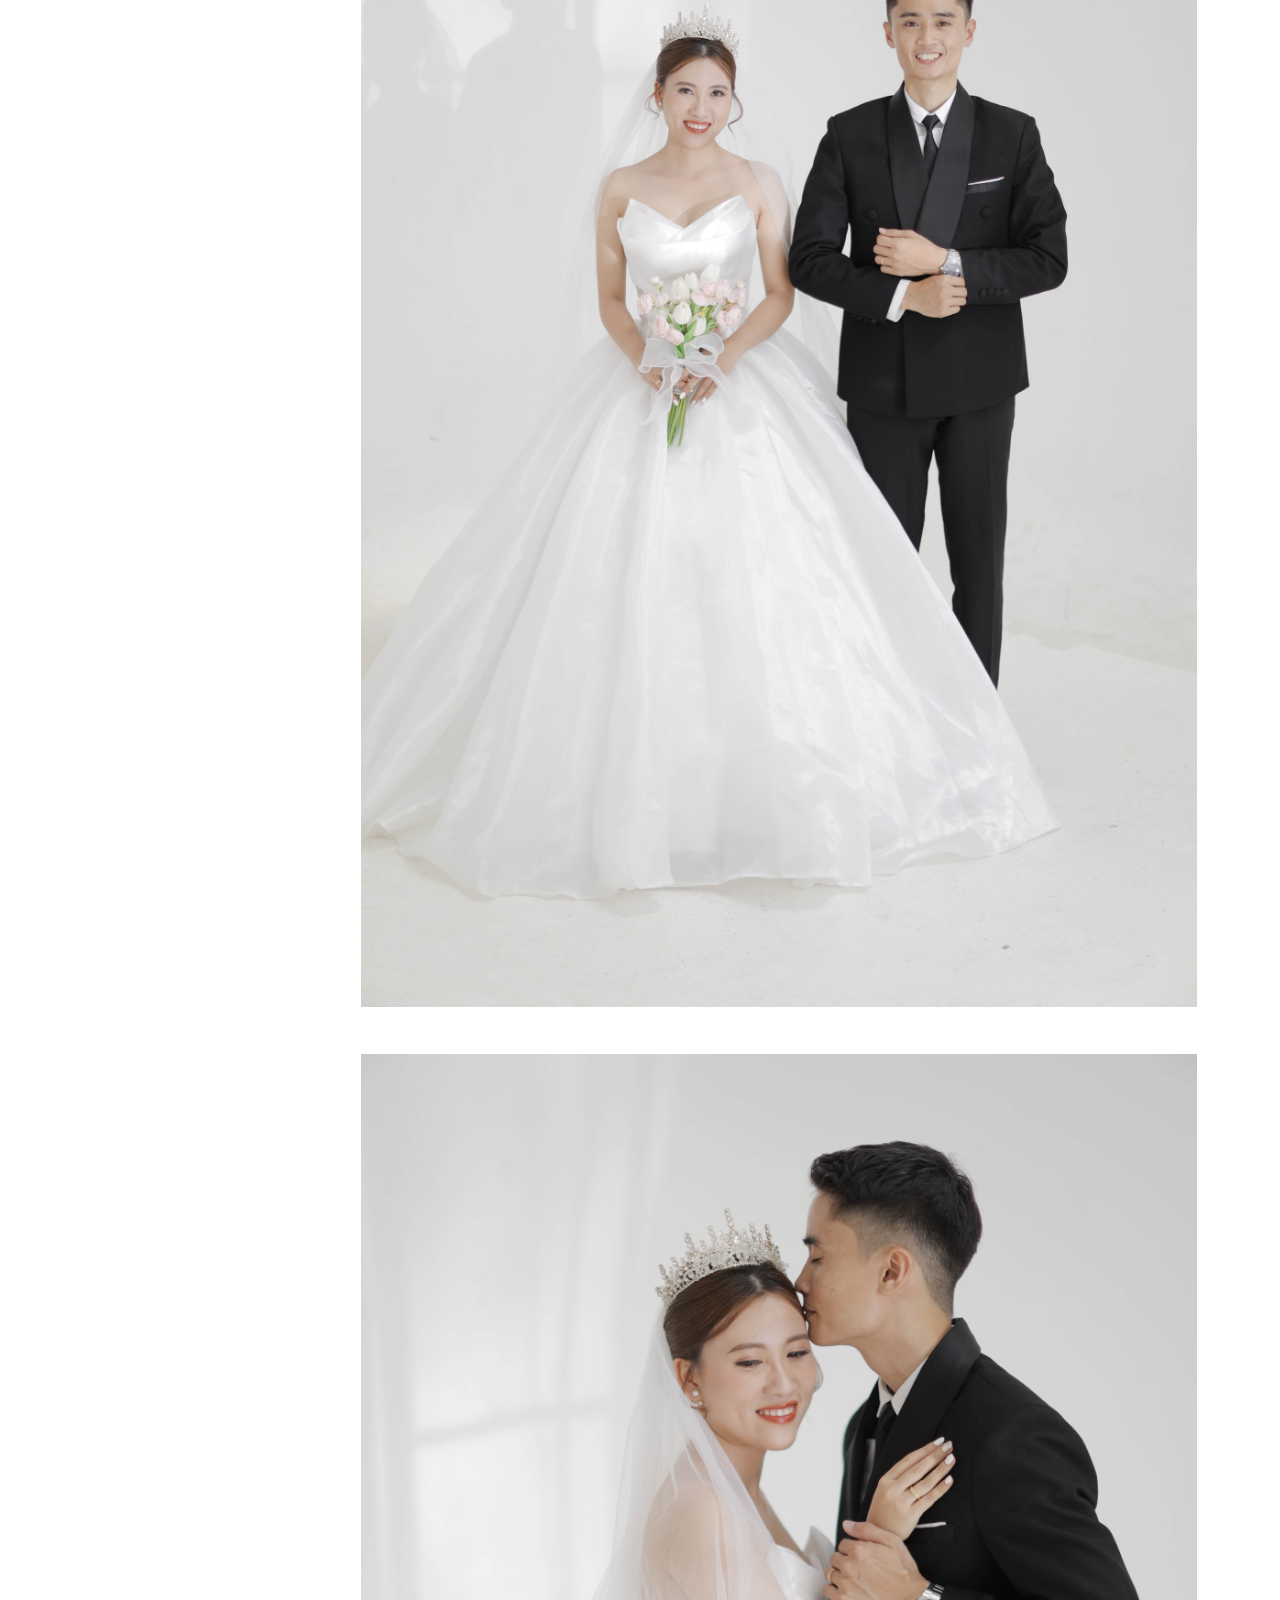
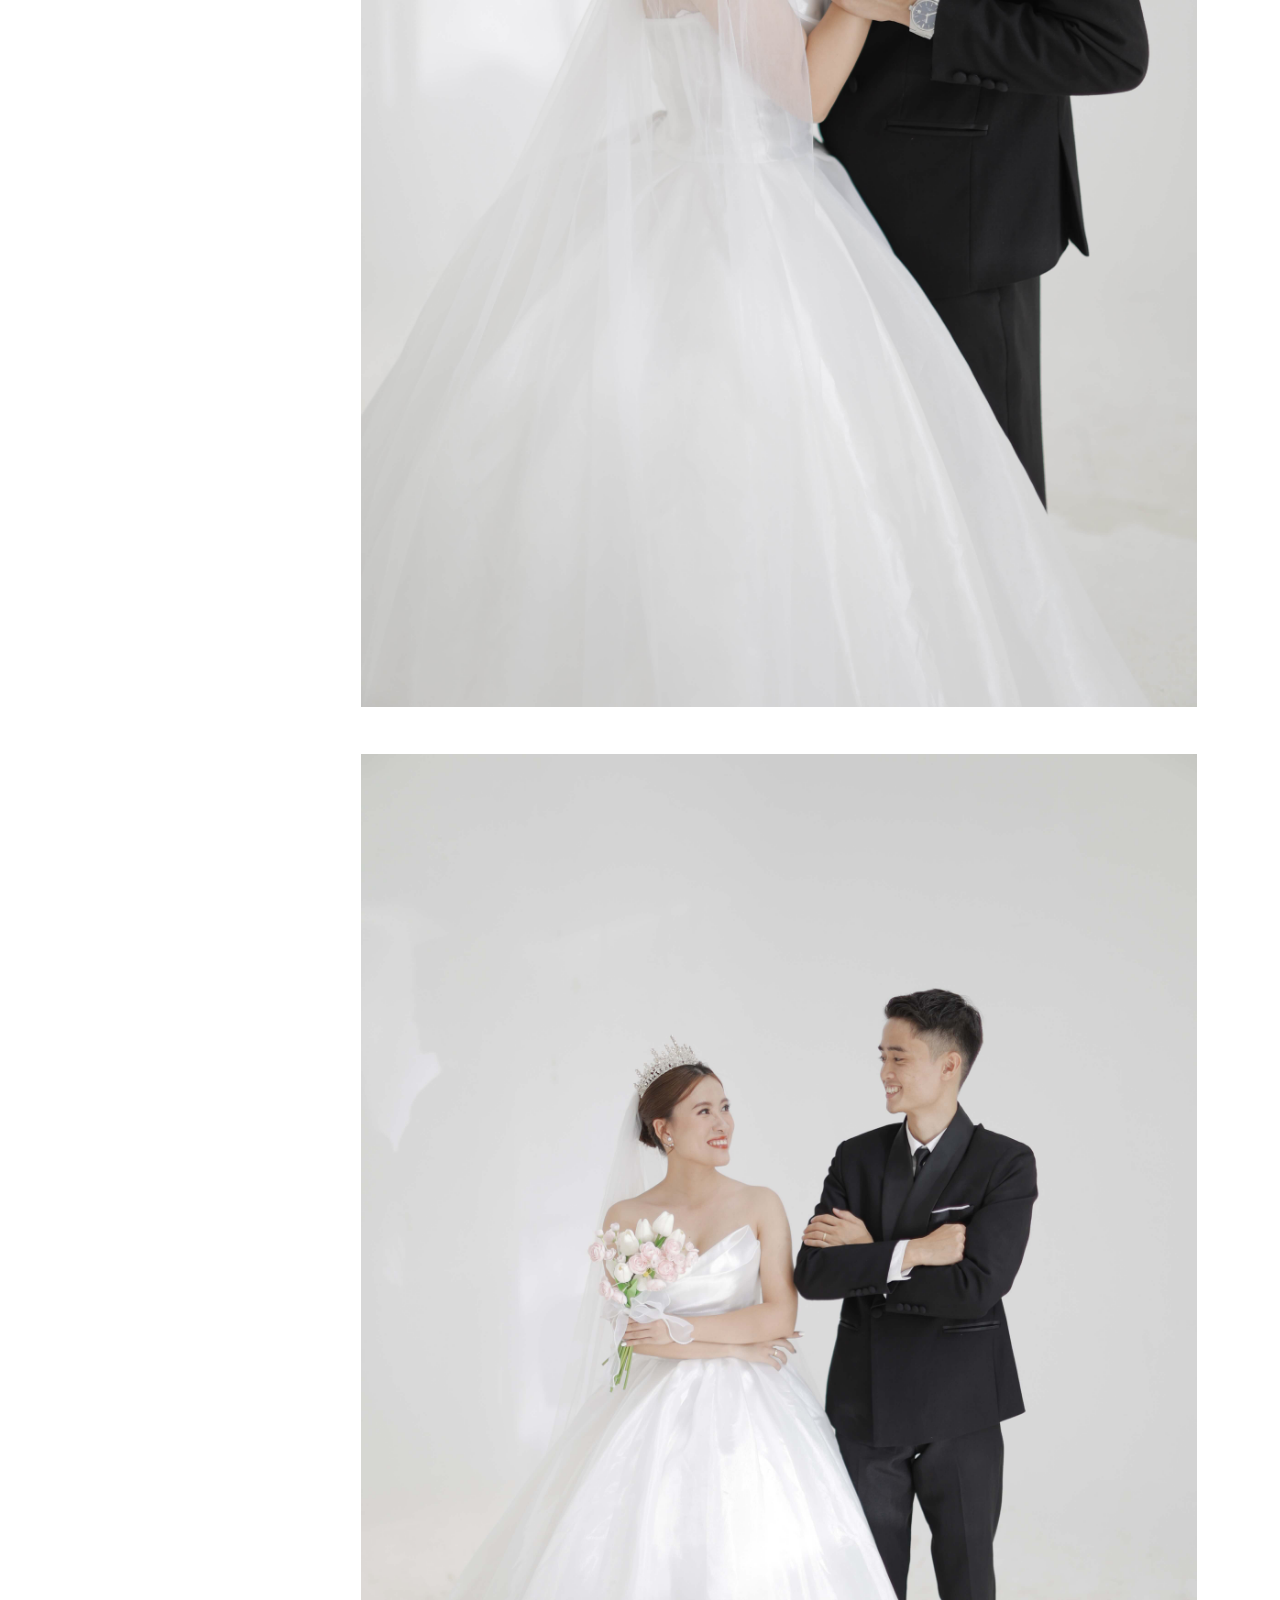
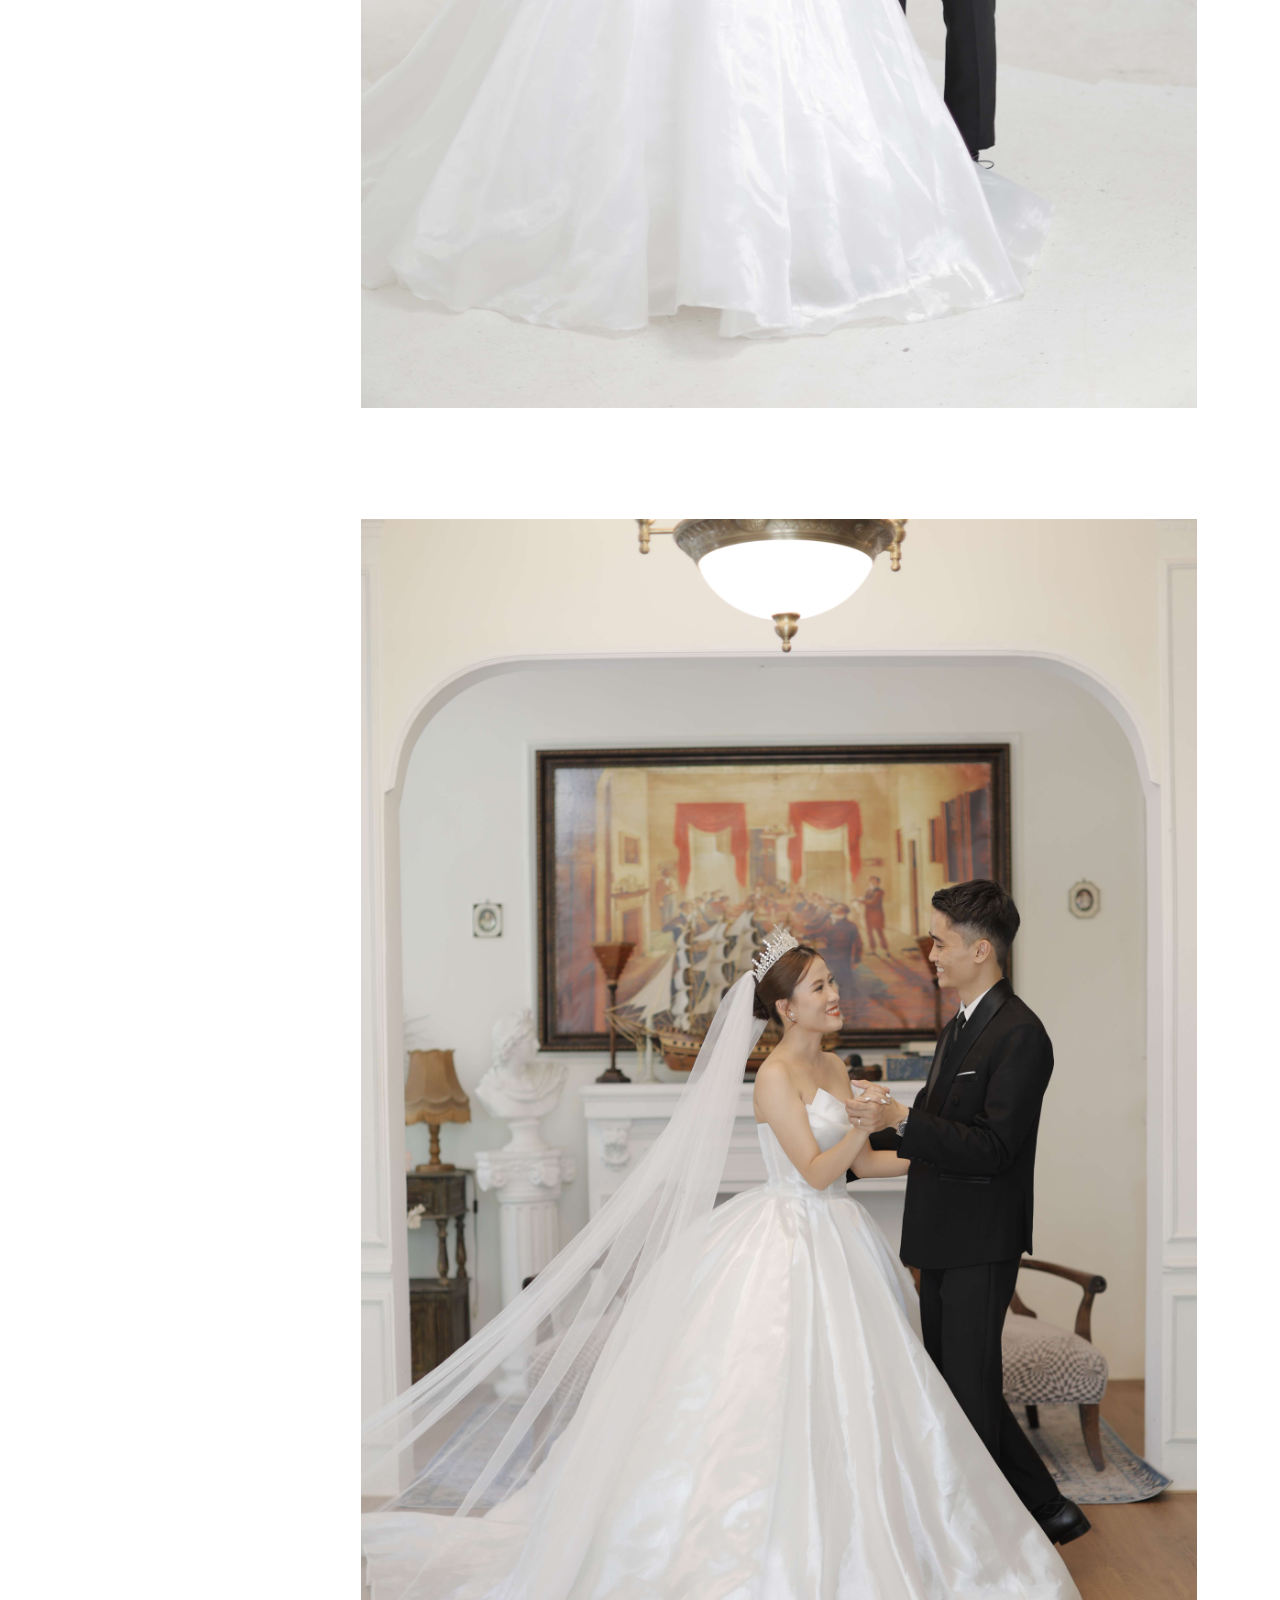
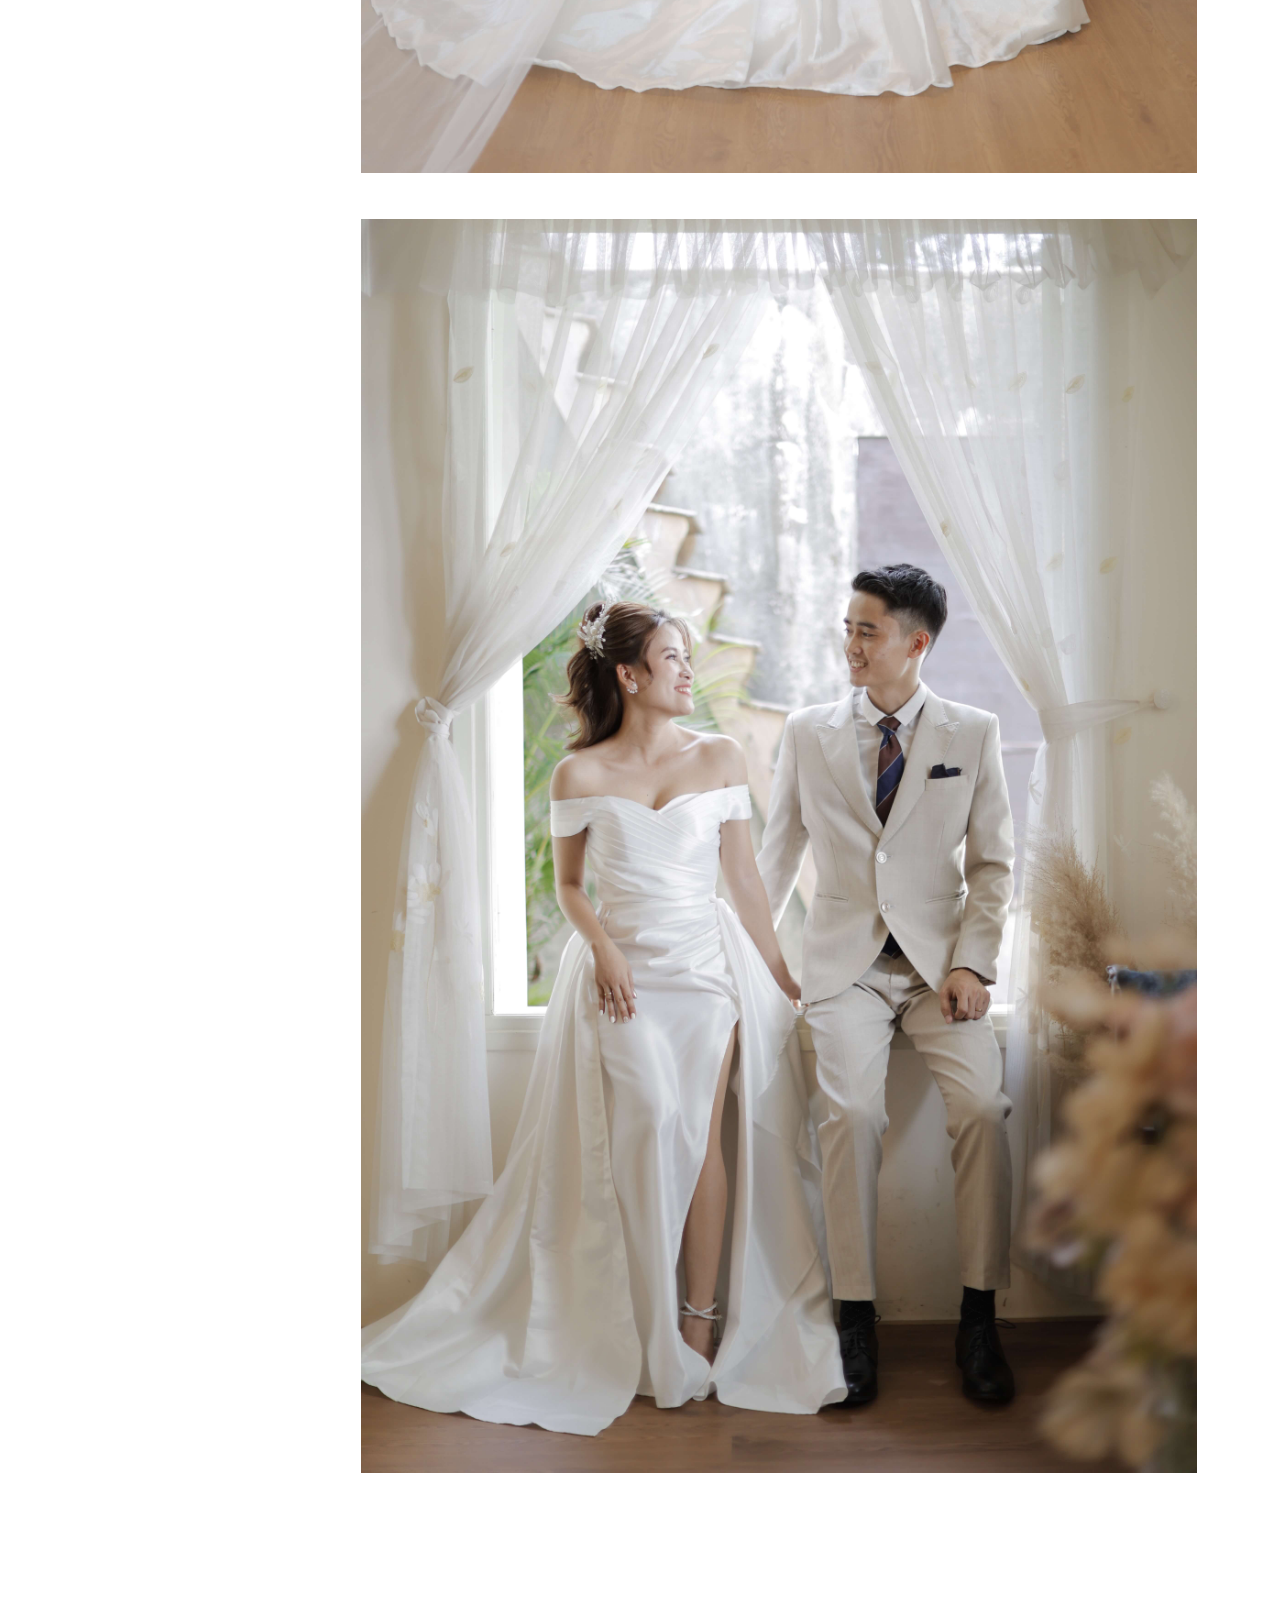
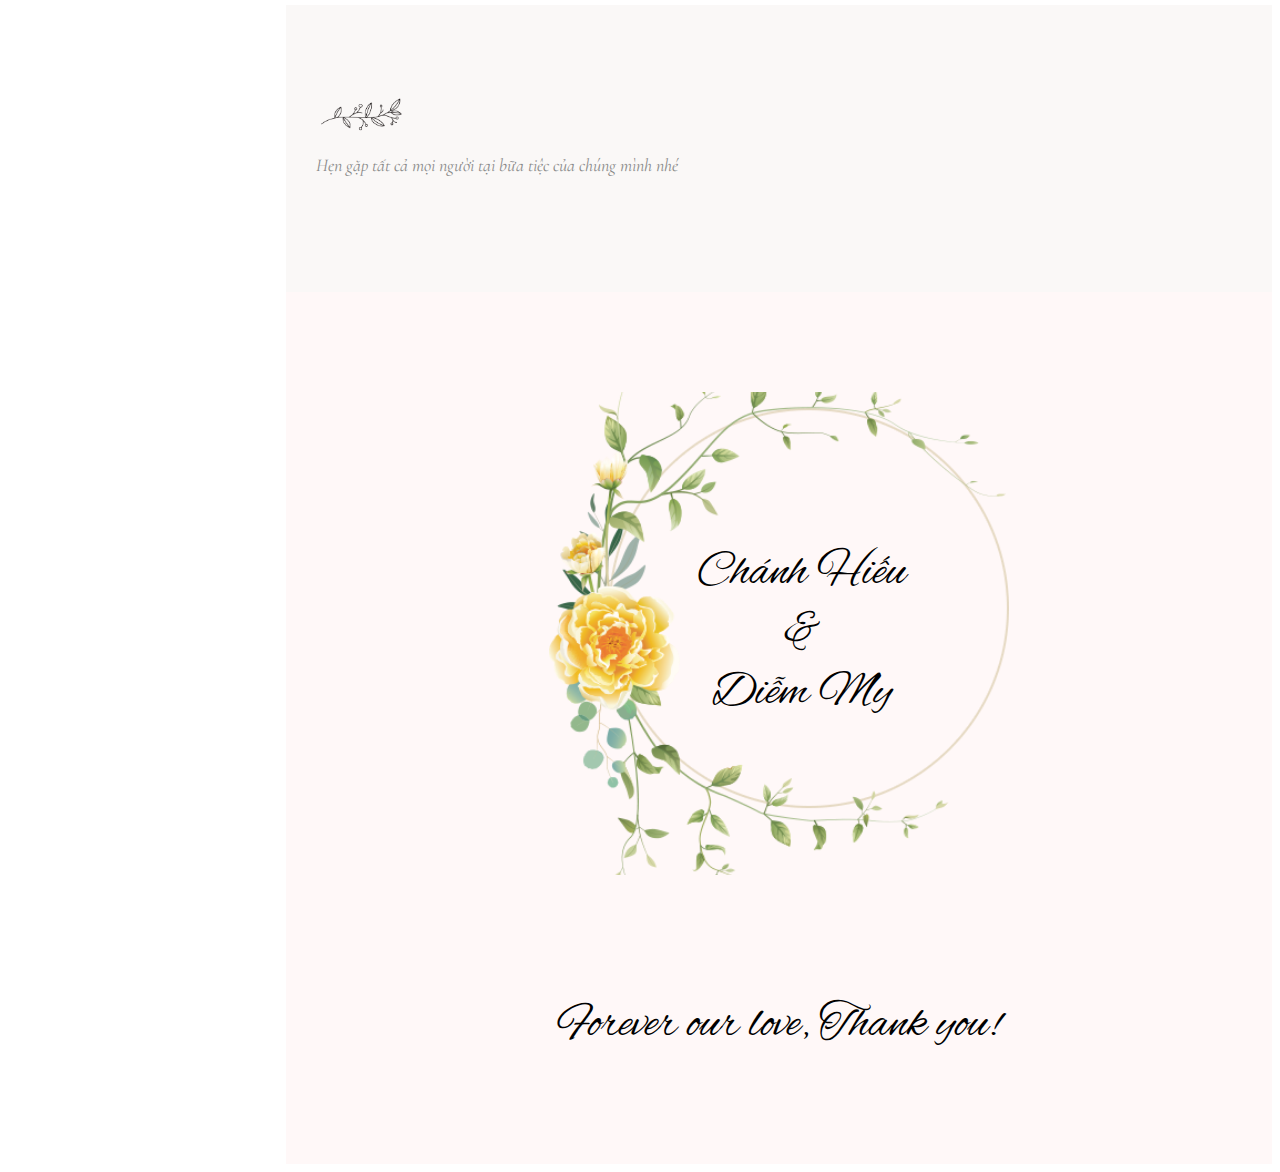
==== commit 07f1dade: "optimize image" ====
--- a/index.html
+++ b/index.html
@@ -42,14 +42,10 @@
                 <ul>
                     <li><a href="/my_wedding/index.html#home">Home</a></li>
                     <li><a href="/my_wedding/index.html#couple">Chúng mình</a></li>
-                    <li><a href="/my_wedding/index.html#story">Cặp đôi</a></li>
-                    <li><a href="/my_wedding/index.html#countdown">Đếm ngược nào</a></li>
-                    <!-- <li><a href="index.html#friends">Bạn bè</a></li> -->
+                    <li><a href="/my_wedding/index.html#story">Chuyện tình</a></li>
+                    <!-- <li><a href="/my_wedding/index.html#countdown">Đếm ngược nào</a></li> -->
                     <li><a href="/my_wedding/index.html#organization">Sự kiện</a></li>
                     <li><a href="/my_wedding/index.html#gallery">Album cưới</a></li>
-                    <!-- <li><a href="/my_wedding/index.html#whenwhere">Khi nào và ở đâu</a></li> -->
-                    <!-- <li><a href="/my_wedding/index.html#rsvp">R.S.V.P</a></li> -->
-                    <!-- <li><a href="/my_wedding/index.html#gift">Gửi lời chúc</a></li> -->
                 </ul>
             </nav>
             <!-- Sidebar Footer -->
@@ -57,12 +53,12 @@
                 <p>
                     <i class="ti-location-pin"></i>
                     <a href="https://maps.app.goo.gl/Ao5gFjpjdtQ8vrzm6" target="_blank" class="icon">
-                        Phong An - Phong Điền - Thừa Thiên Huế 
+                        Phong An - Phong Điền - Huế 
                     </a>
                     <br />
                     <i class="ti-location-pin"></i>
                     <a href="https://goo.gl/maps/F2XAyGekGCYn97V17" target="_blank" class="icon">
-                        Thủy Phù - Hương Thủy - Thừa Thiên Huế
+                        Thủy Phù - Hương Thủy - Huế
                     </a>
                 </p>
             </div>
@@ -193,7 +189,7 @@
             </div>
            
             <!-- Our Story -->
-            <div id="story" class="story section-padding">
+            <div class="story section-padding">
                 <div class="container">
                     <div class="row">
                         <div class="col-md-5 offset-md-1 mb-30">
